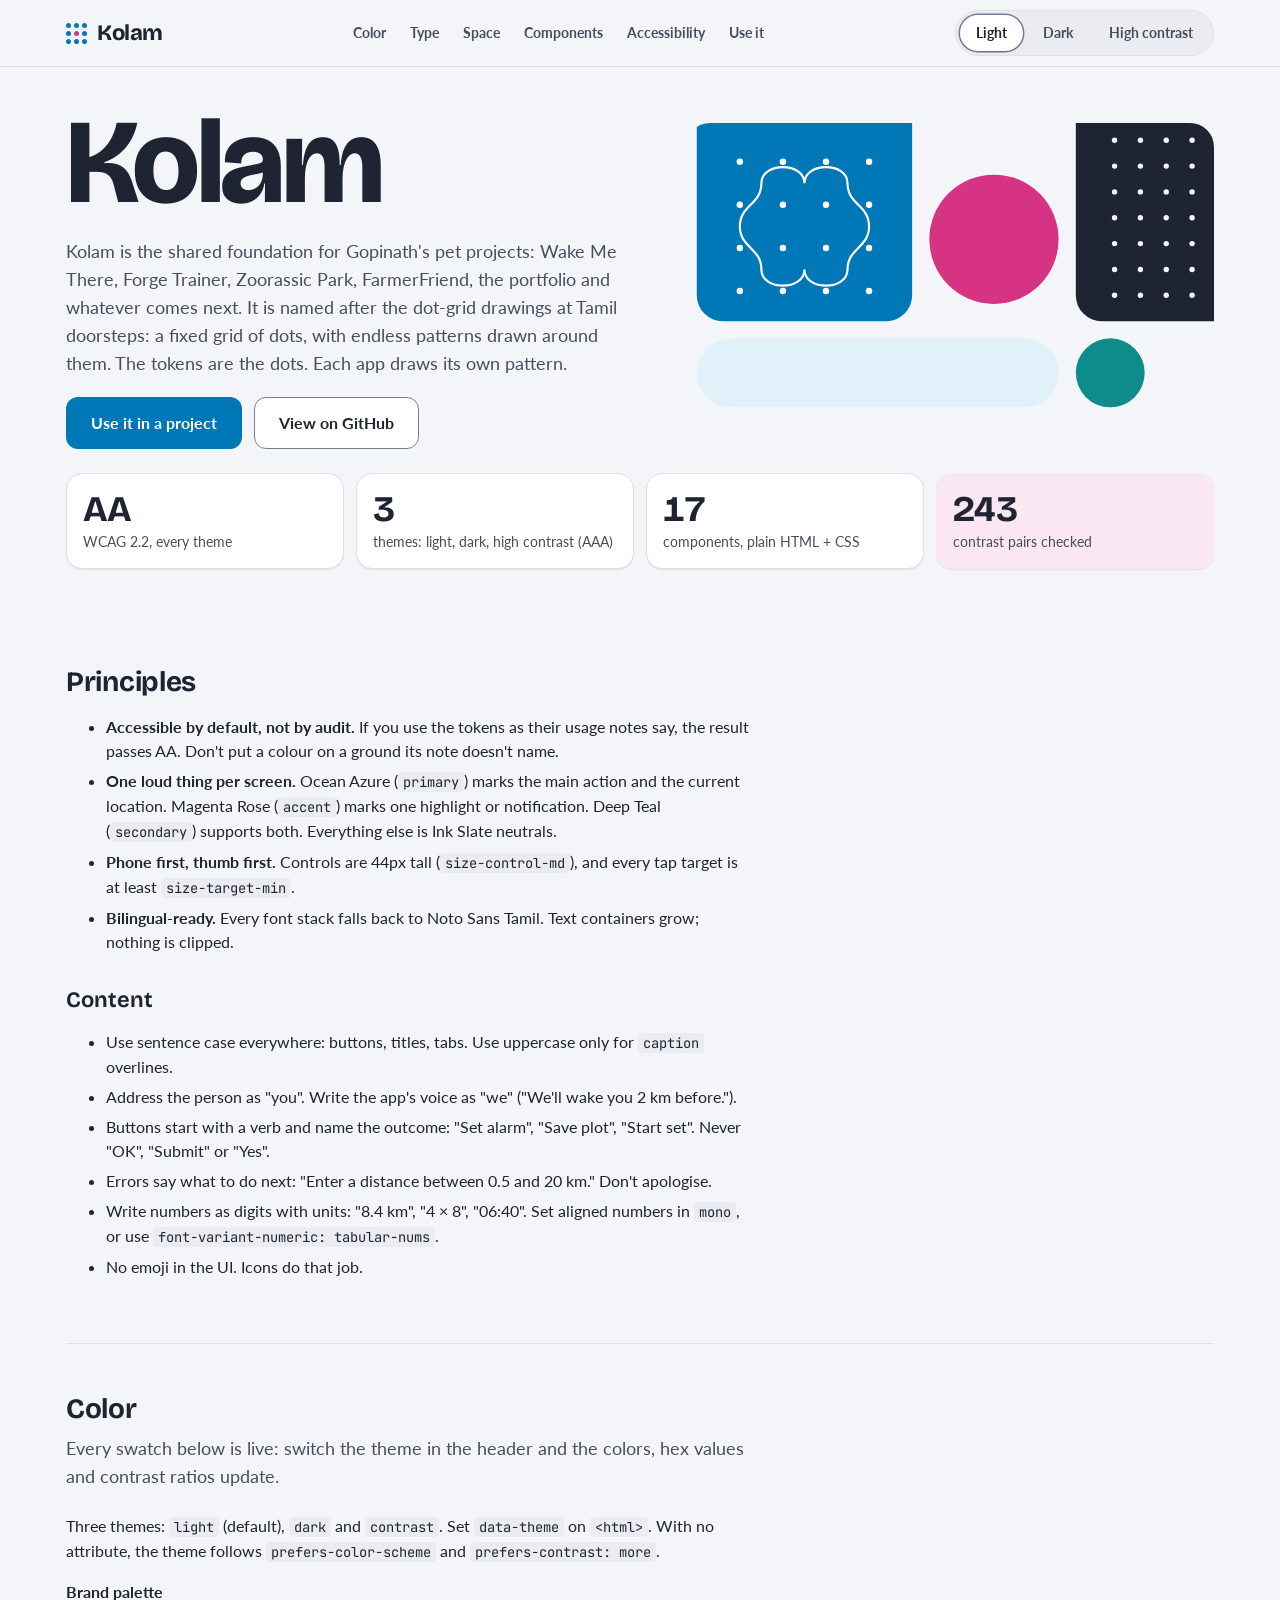
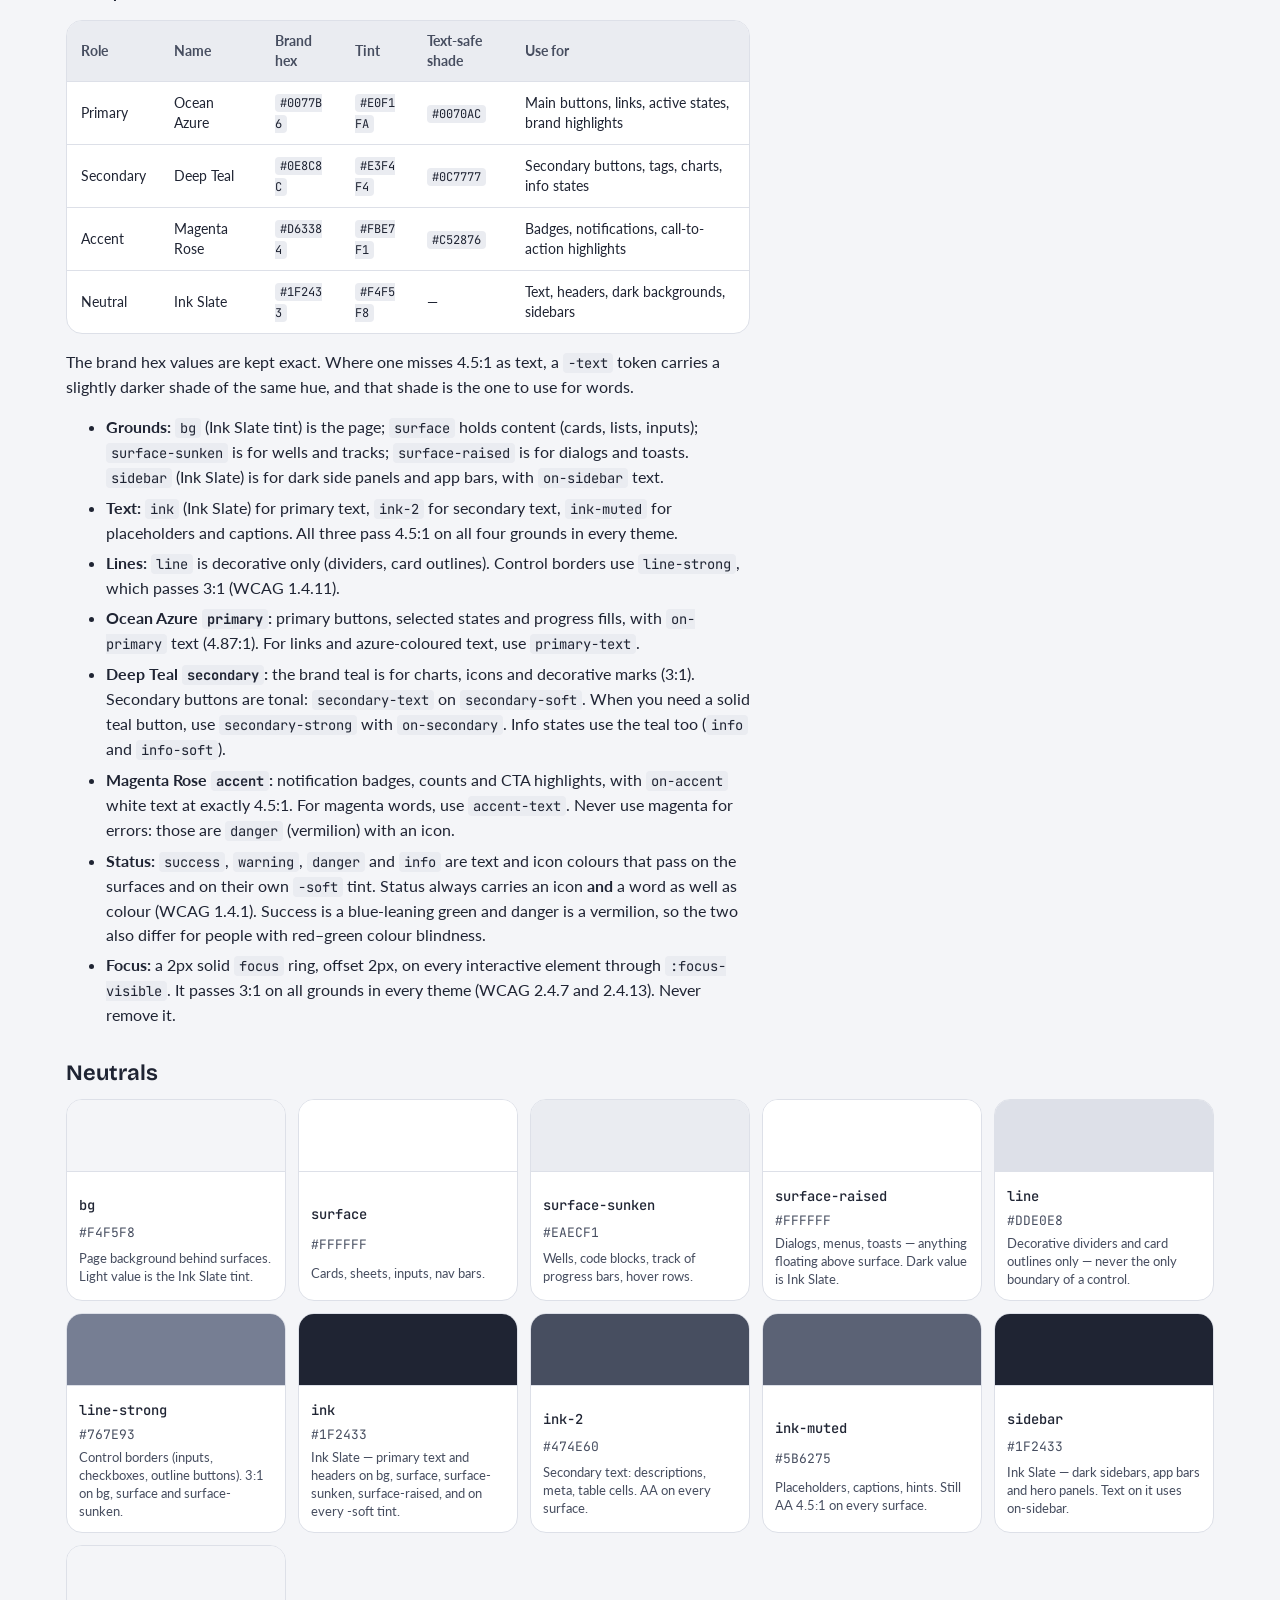
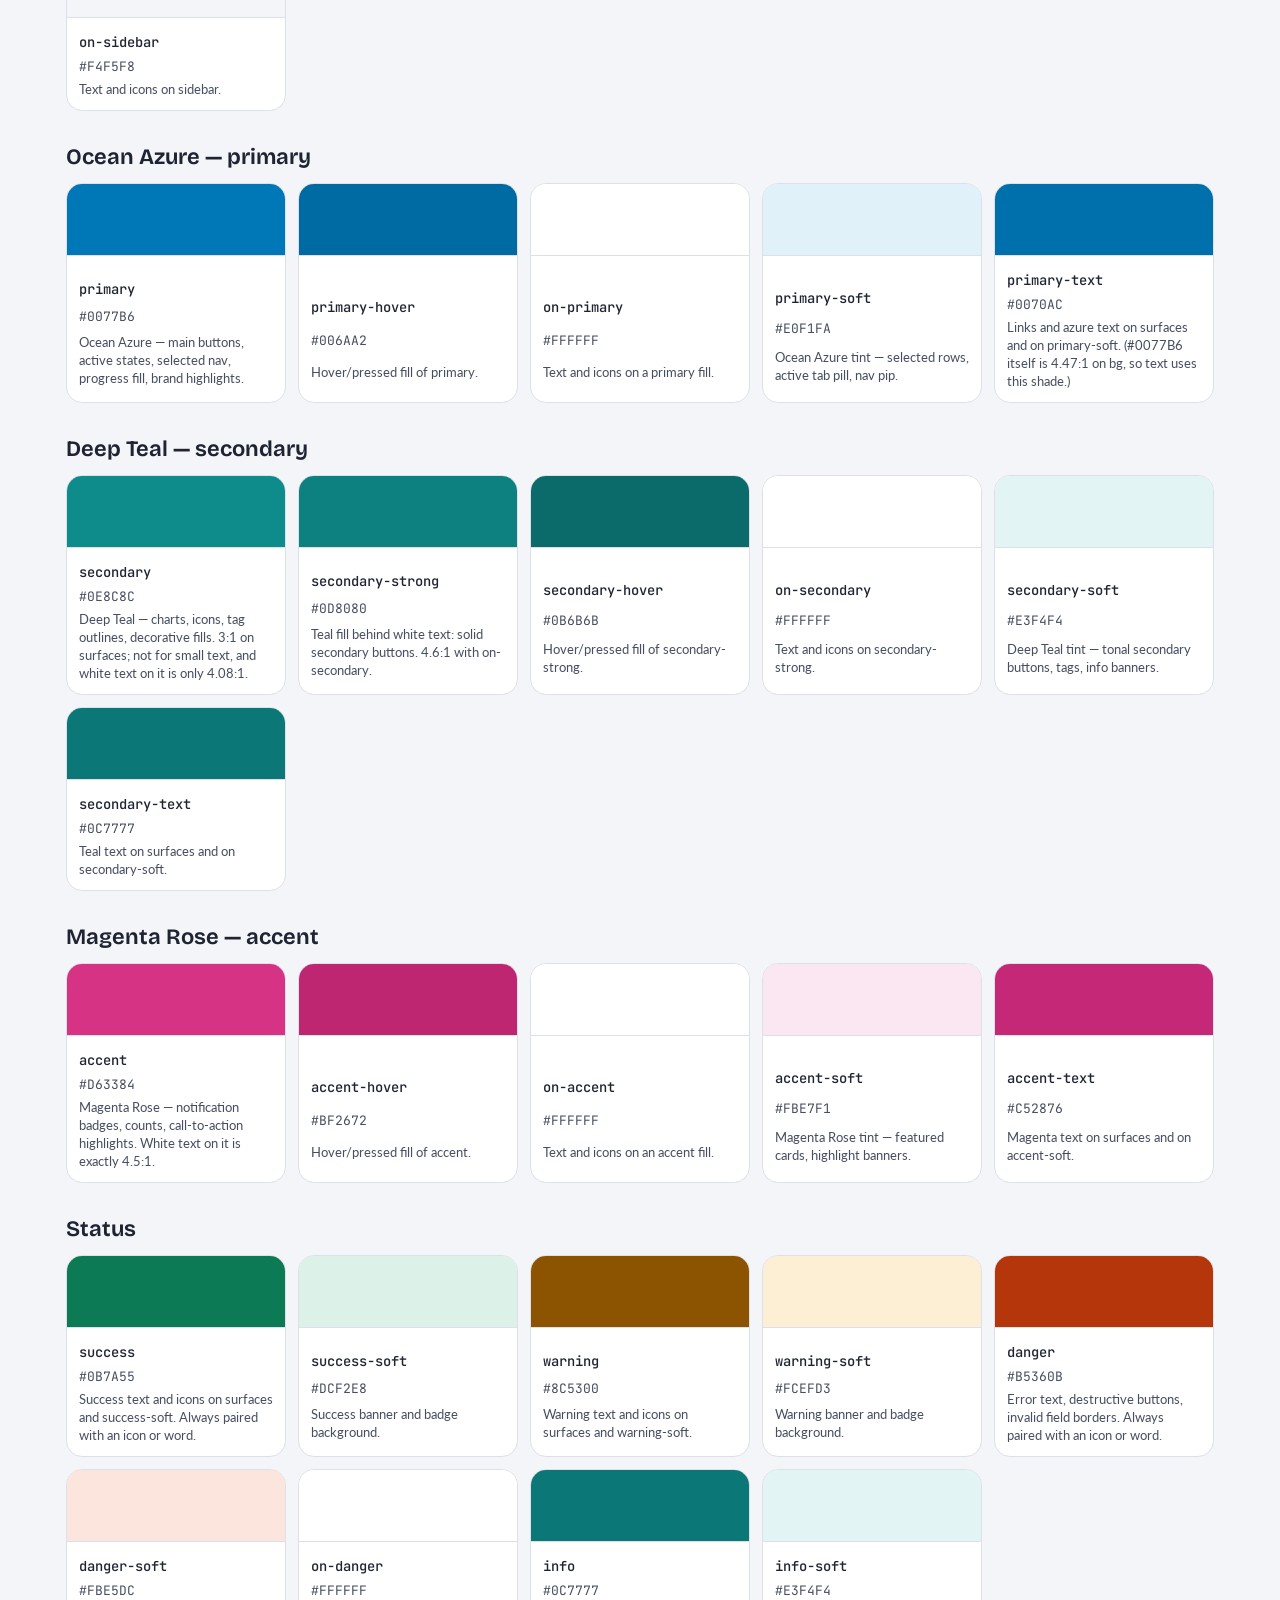
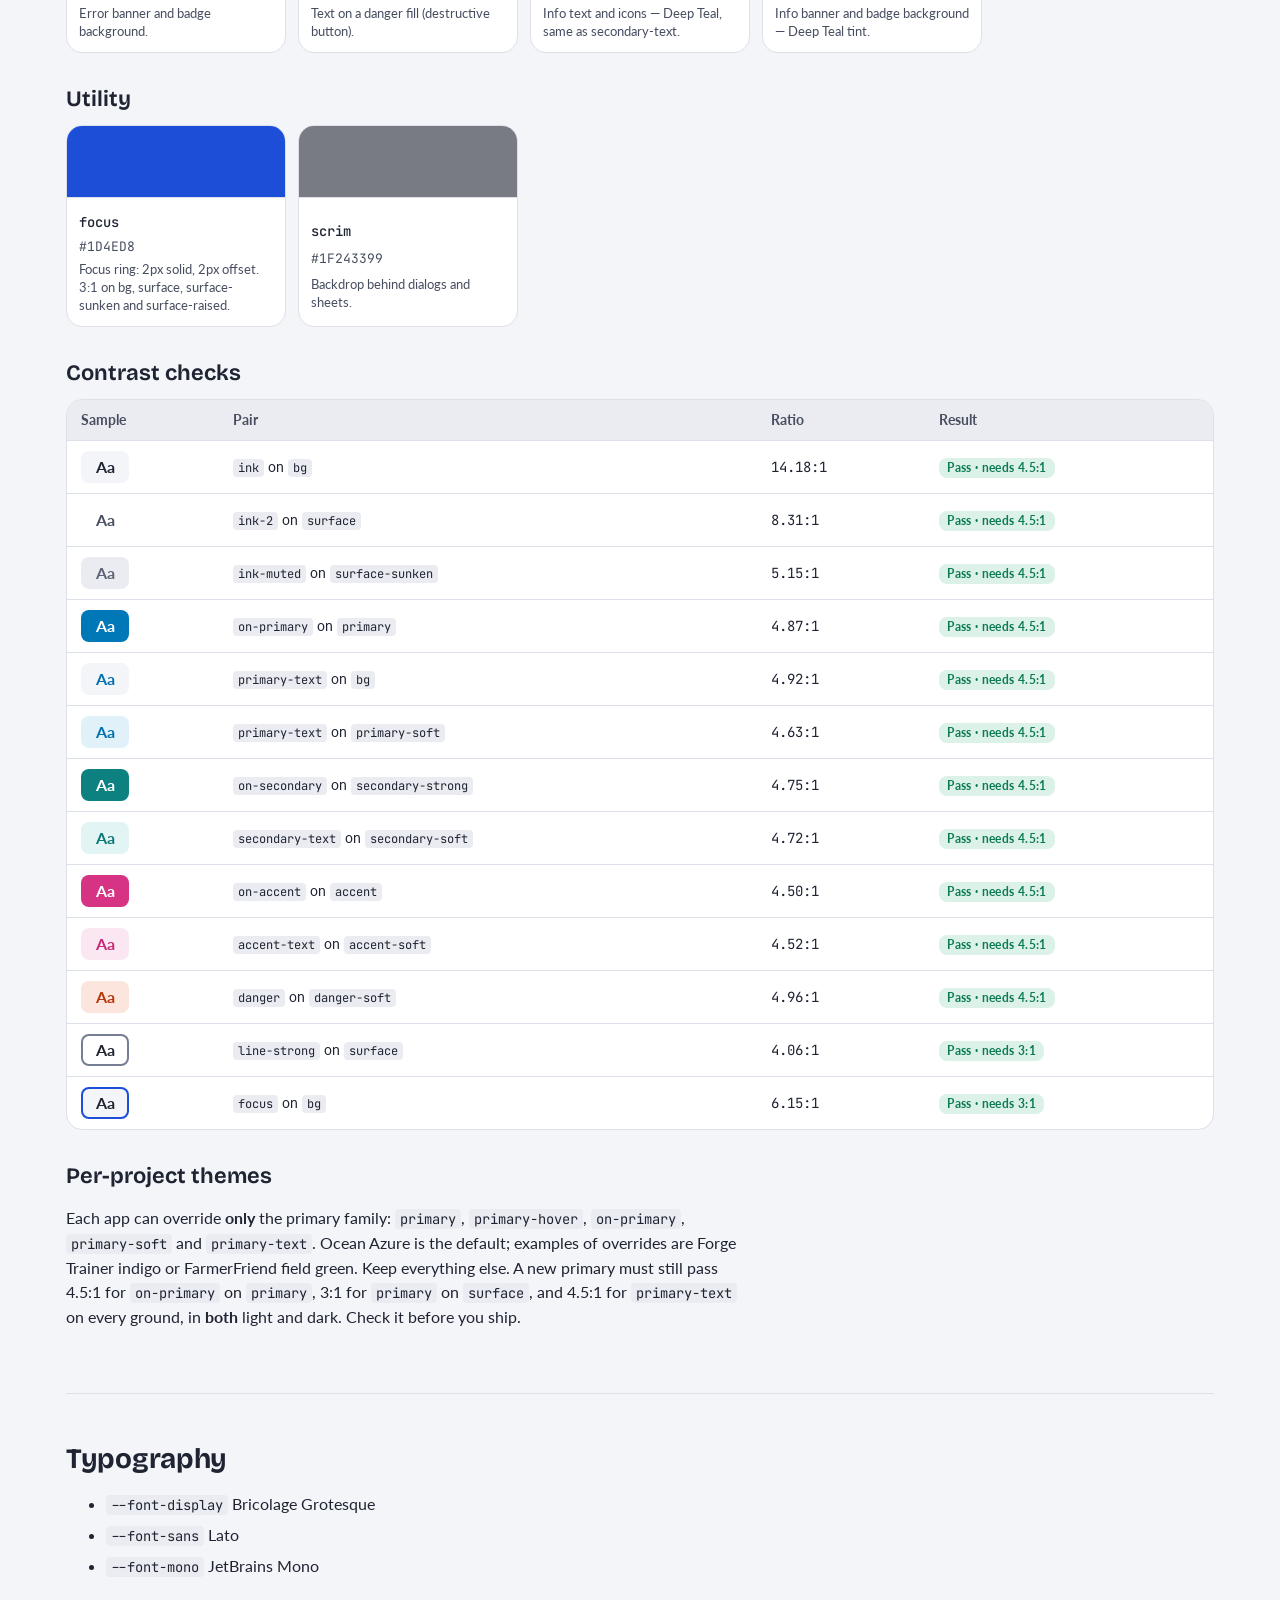
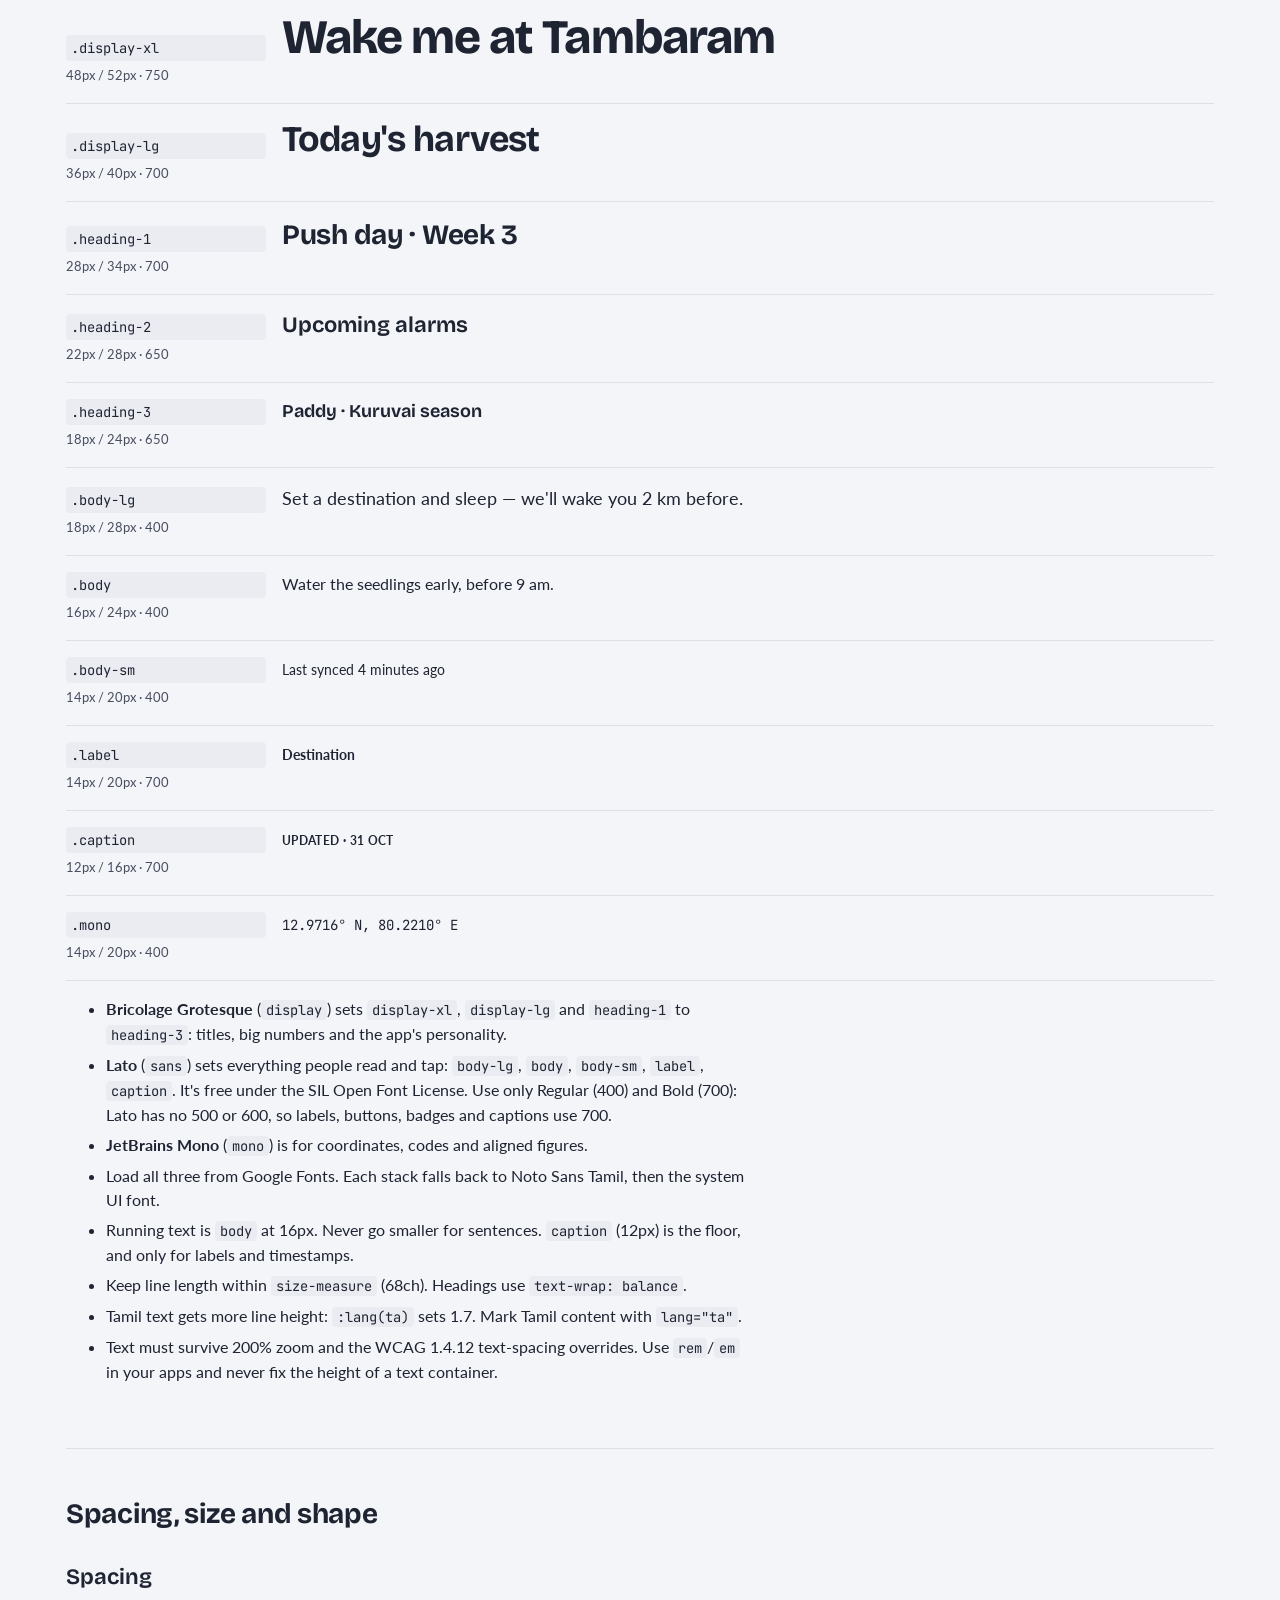
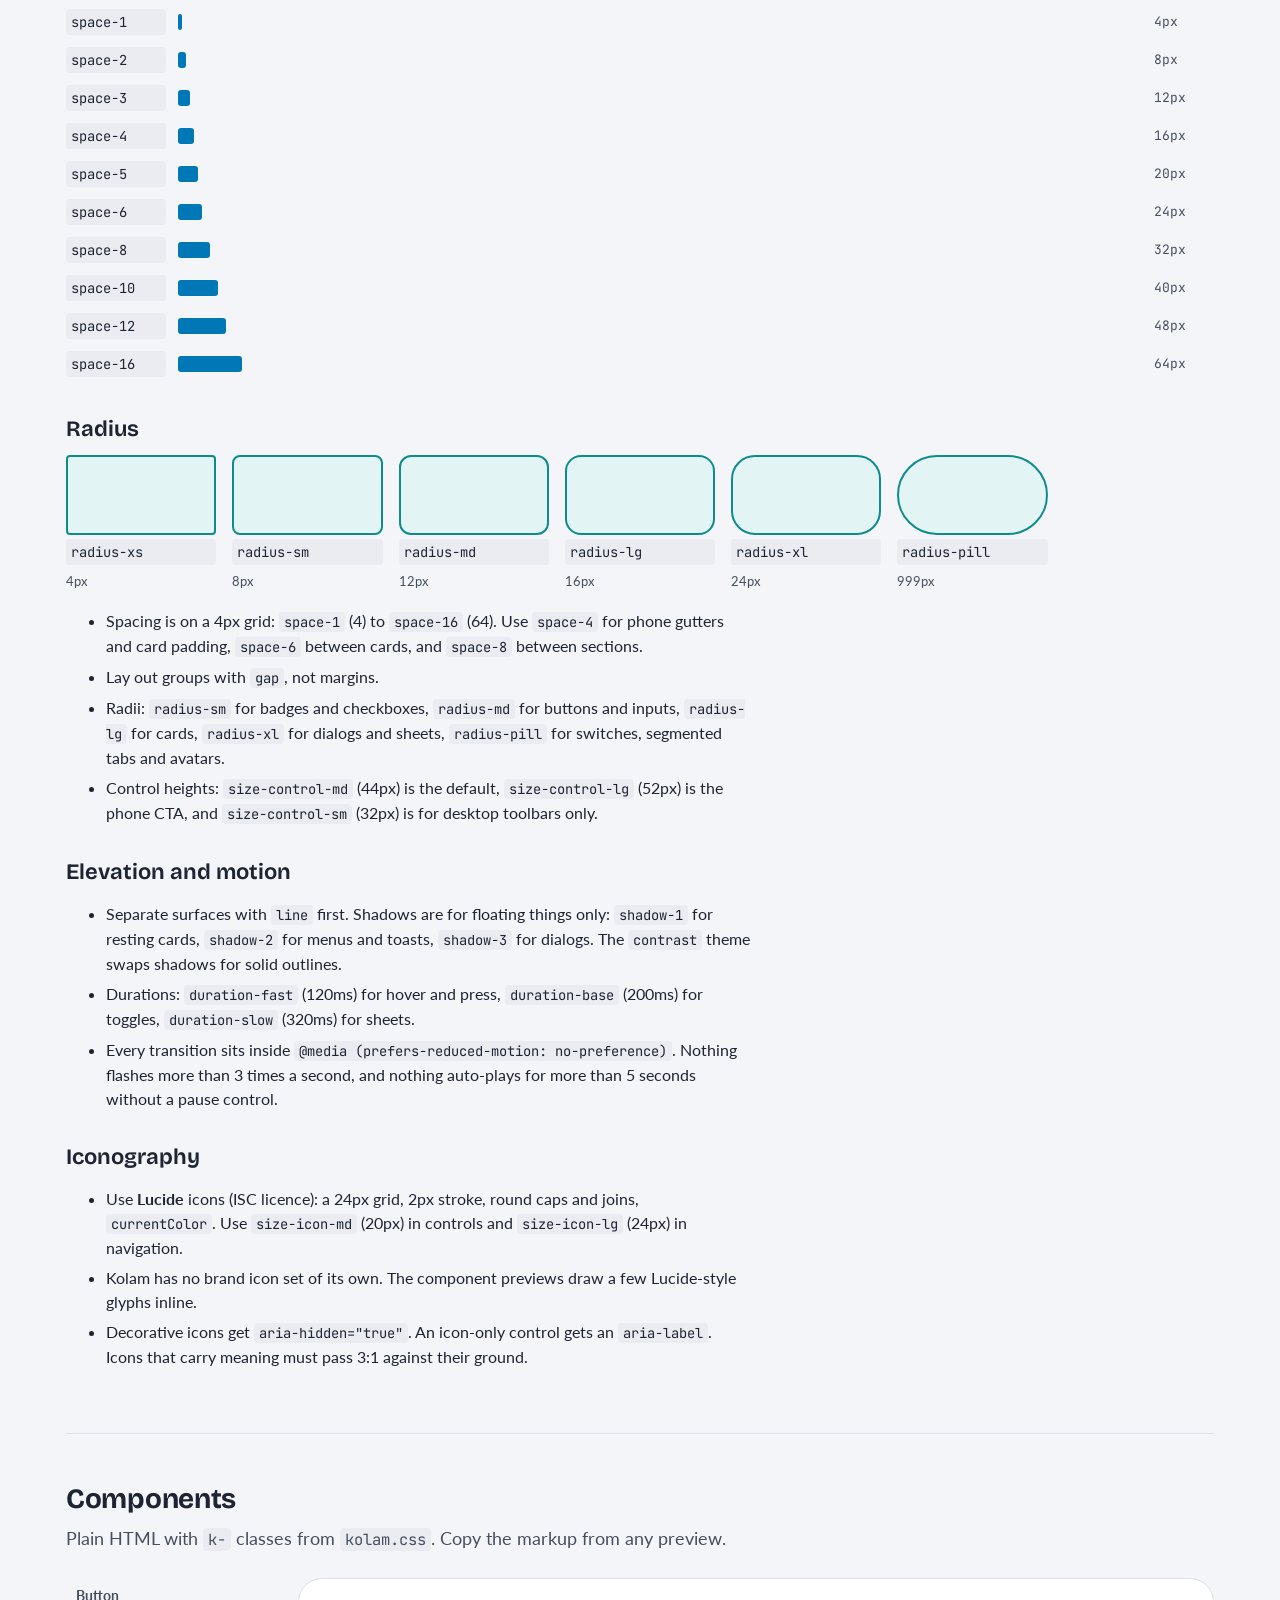
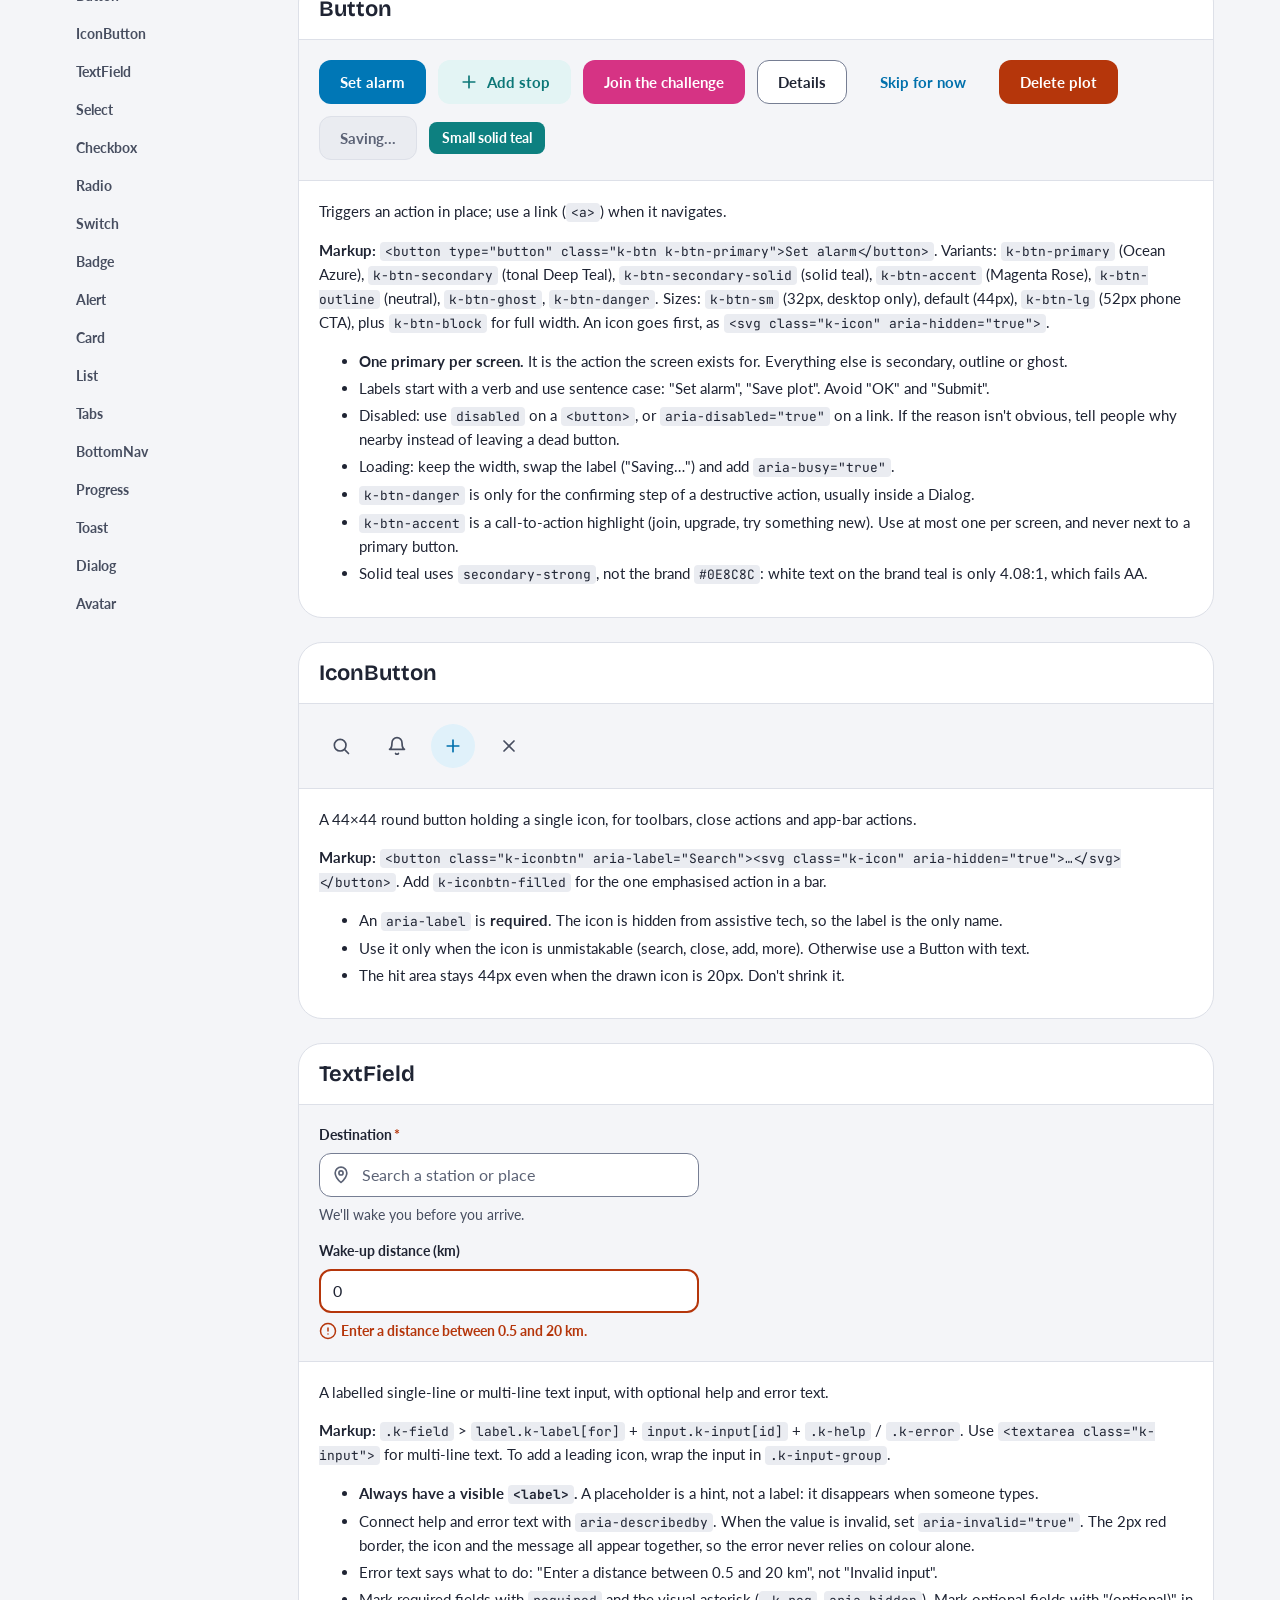
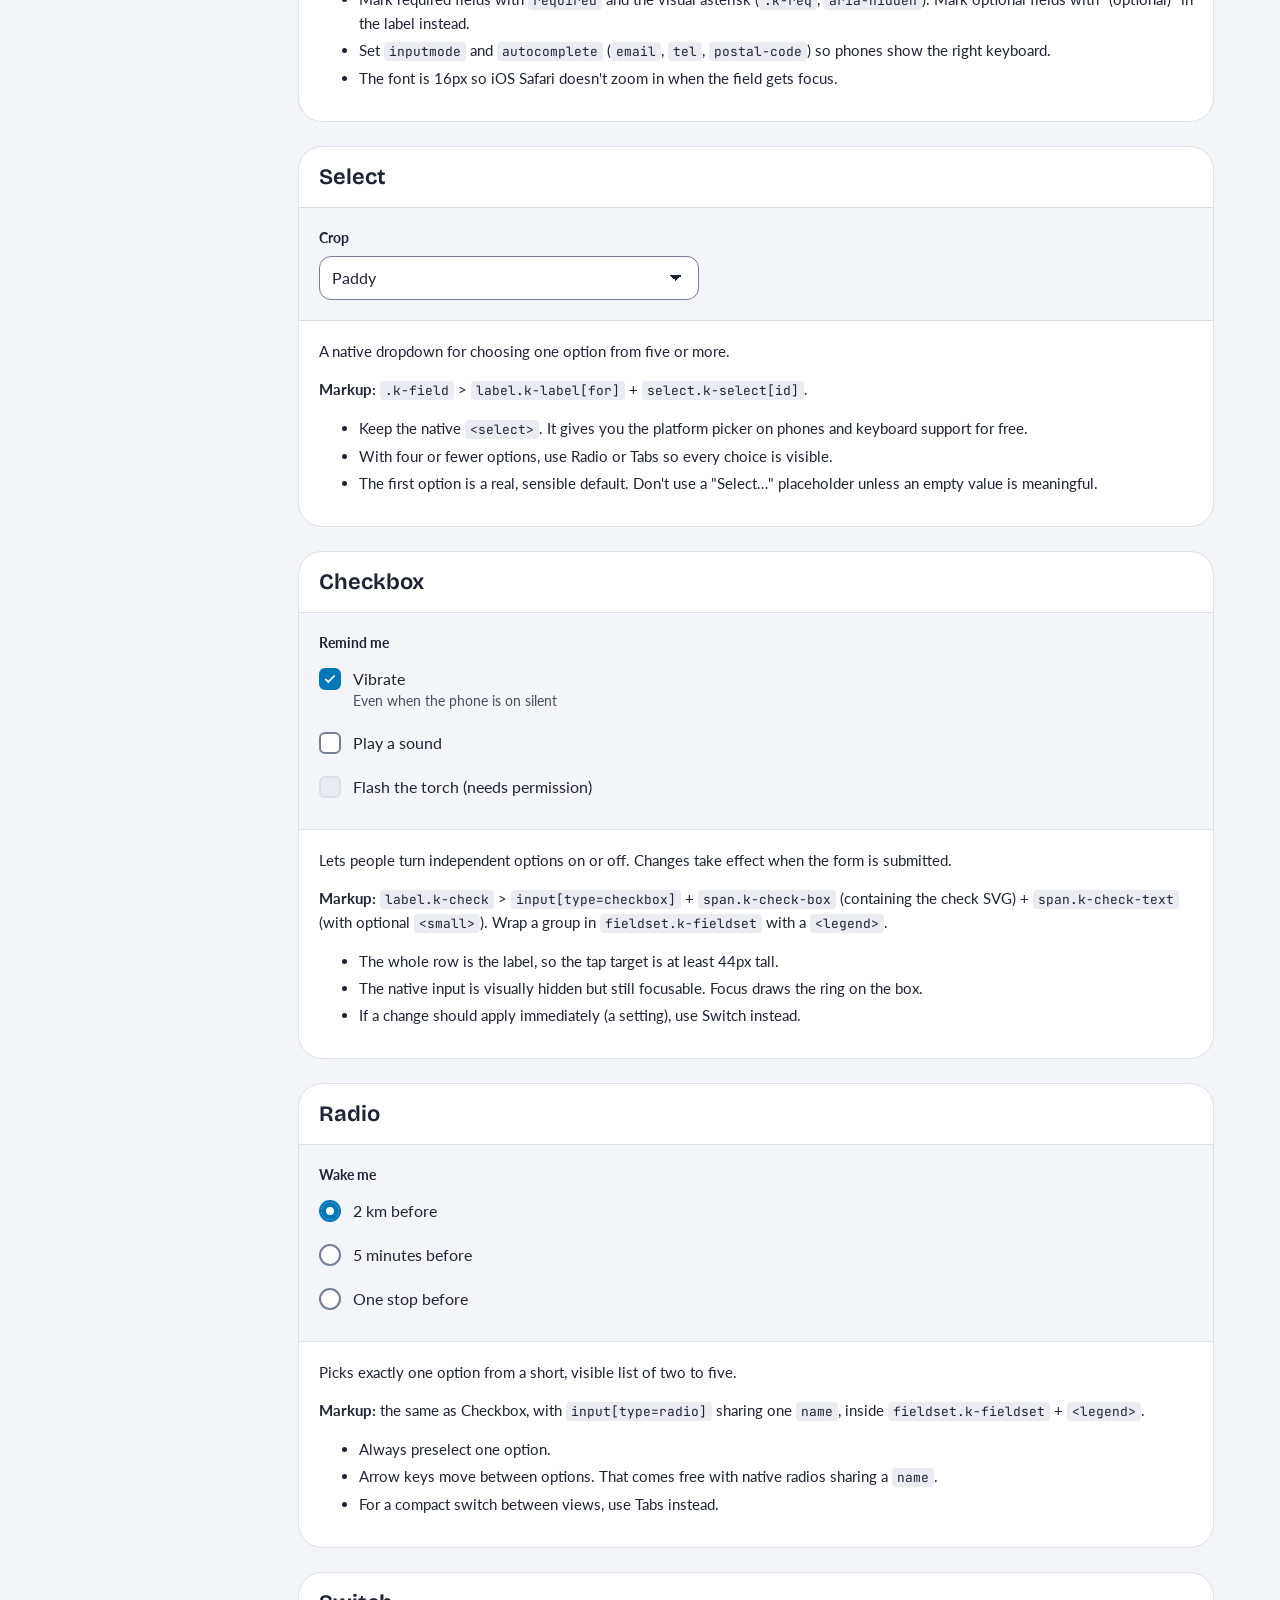
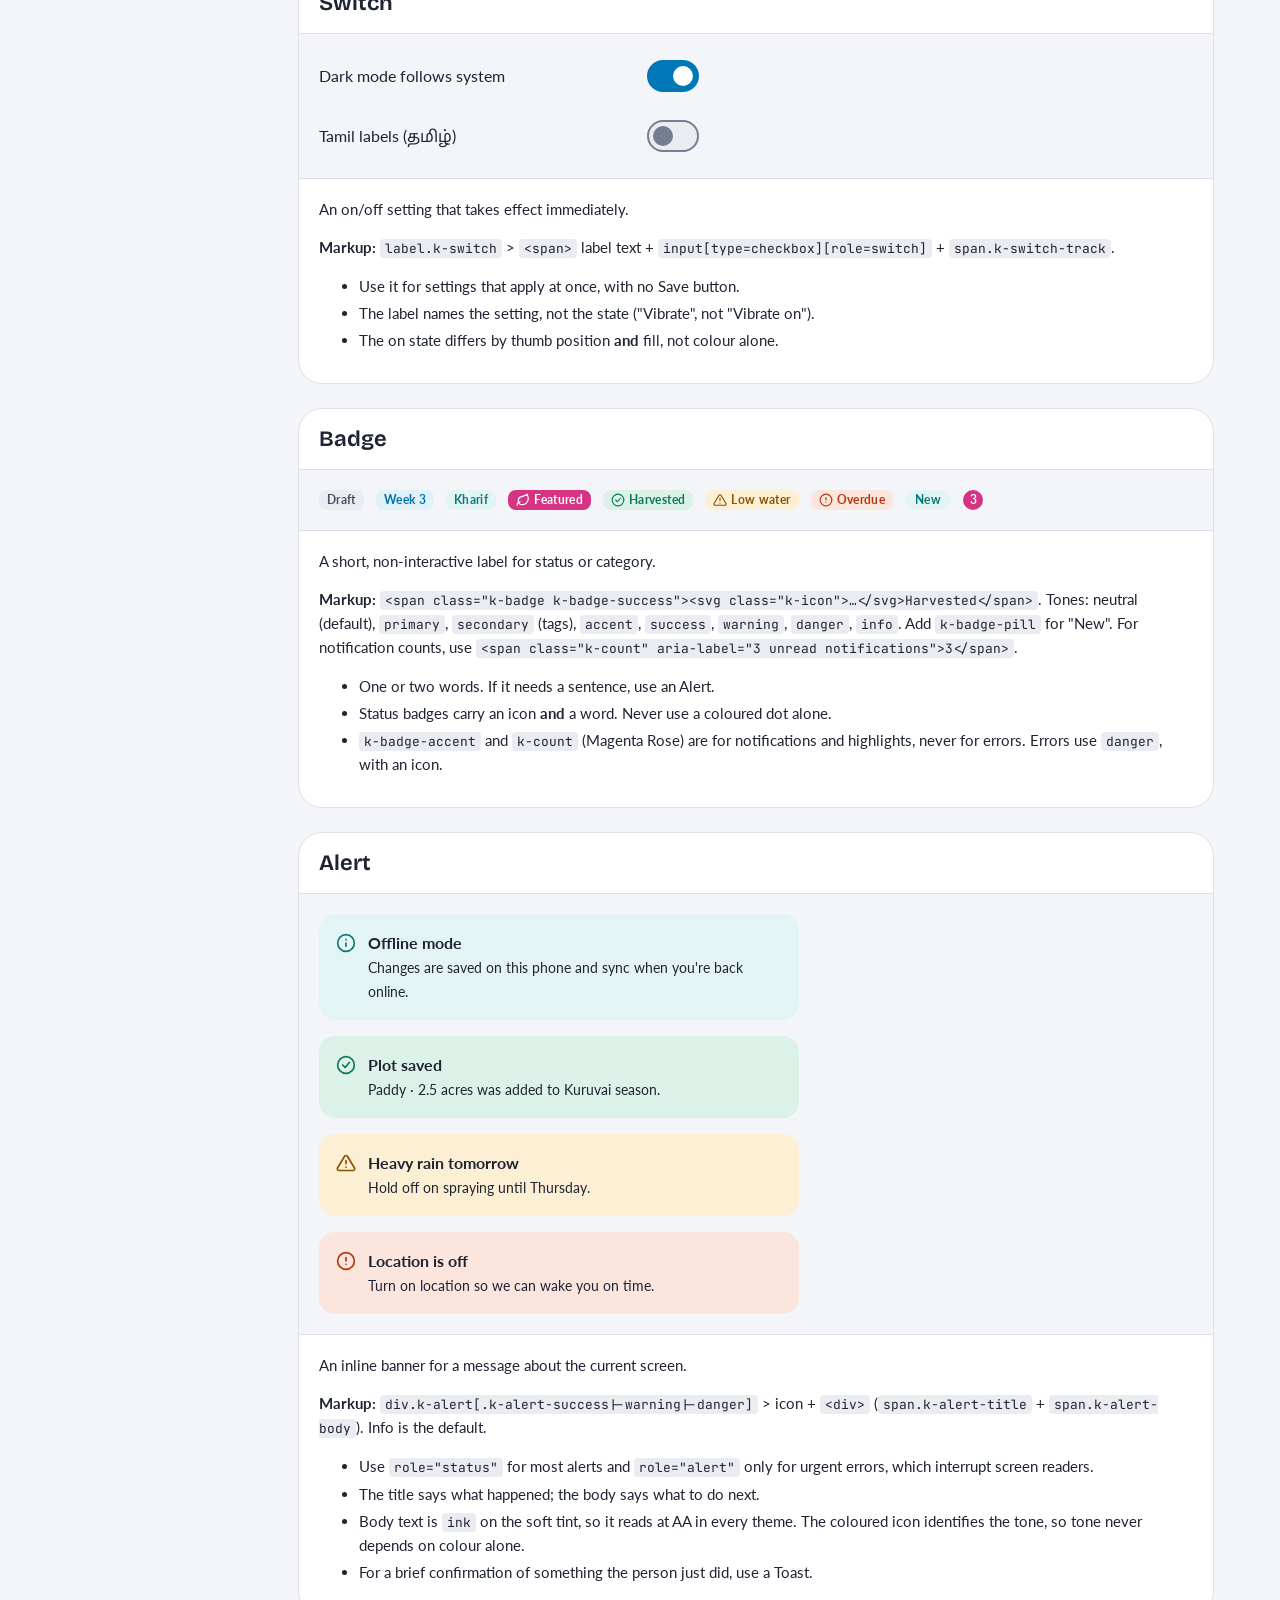
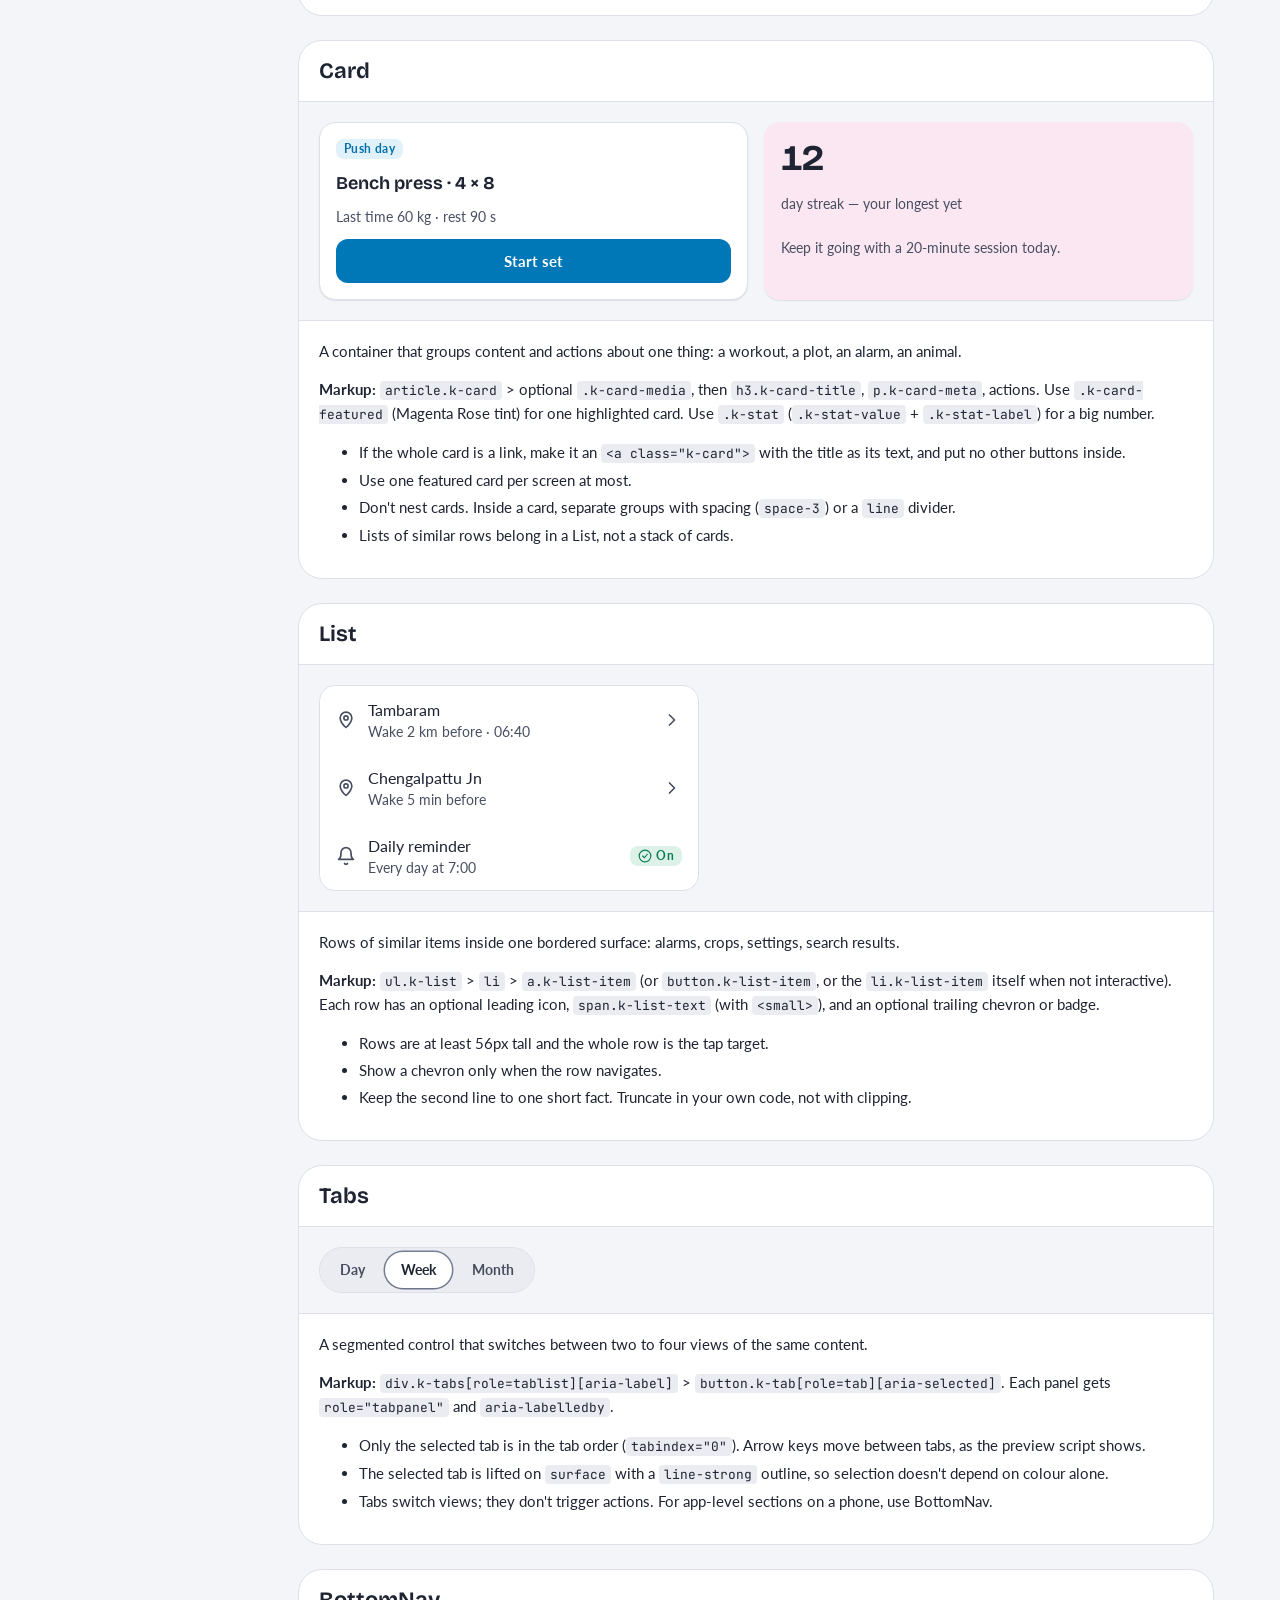
==== index.html @ 77c859e7 "Kolam design system: tokens, components, SwiftUI theme and docs site WCAG 2.2 AA palette (Ocean Azur" ====
<!doctype html>
<html lang="en">
<head>
<meta charset="utf-8">
<meta name="viewport" content="width=device-width, initial-scale=1, viewport-fit=cover">
<title>Kolam Design System</title>
<meta name="description" content="Kolam — an accessible (WCAG 2.2 AA) design system for Gopinath's pet projects. Tokens, components and guidelines for web and iOS.">
<link rel="stylesheet" href="tokens.css">
<link rel="stylesheet" href="kolam.css">
<style>
html { scroll-behavior: smooth; scroll-padding-top: 80px; }
@media (prefers-reduced-motion: reduce) { html { scroll-behavior: auto; } }
.skip { position: absolute; left: -999px; top: 8px; background: var(--surface); padding: 8px 12px; border-radius: var(--radius-sm); z-index: 10; }
.skip:focus { left: 16px; }
.top { position: sticky; top: 0; z-index: 5; background: color-mix(in srgb, var(--bg) 88%, transparent); backdrop-filter: blur(10px); border-bottom: 1px solid var(--line); }
.top-in { max-width: 1180px; margin: 0 auto; padding: 10px 16px; display: flex; gap: 16px; align-items: center; justify-content: space-between; flex-wrap: wrap; }
.brand { font: 750 22px/1 var(--font-display); letter-spacing: -0.02em; color: var(--ink); text-decoration: none; display: flex; gap: 10px; align-items: center; }
.brand-dots { display: grid; grid-template-columns: repeat(3, 5px); gap: 3px; }
.brand-dots i { width: 5px; height: 5px; border-radius: 50%; background: var(--primary); }
.brand-dots i:nth-child(5) { background: var(--accent); }
.topnav { display: flex; gap: 4px; flex-wrap: wrap; list-style: none; margin: 0; padding: 0; }
.topnav a { display: inline-flex; align-items: center; min-height: 40px; padding: 0 10px; border-radius: var(--radius-sm); color: var(--ink-2); text-decoration: none; font-weight: 700; font-size: 14px; }
.topnav a:hover { background: var(--surface-sunken); color: var(--ink); }
main { max-width: 1180px; margin: 0 auto; padding-inline: 16px; }
section { padding-block: 48px; border-bottom: 1px solid var(--line); }
section > h2 { font: 700 28px/34px var(--font-display); letter-spacing: -0.01em; margin: 0 0 8px; text-wrap: balance; }
.lede { color: var(--ink-2); max-width: 68ch; margin: 0 0 24px; font-size: 18px; line-height: 28px; }
h3 { font: 650 22px/28px var(--font-display); margin: 32px 0 12px; }
h4 { font: 650 18px/24px var(--font-display); margin: 24px 0 8px; }
.prose { max-width: 76ch; }
.prose p, .prose li { color: var(--ink); }
.prose li { margin-bottom: 6px; }
code { font-family: var(--font-mono); font-size: 0.86em; background: var(--surface-sunken); padding: 1px 5px; border-radius: 4px; overflow-wrap: anywhere; }
.hero { display: grid; grid-template-columns: 1.1fr 1fr; gap: 24px 40px; padding-block: 40px 48px; align-items: center; }
.hero-text { display: grid; gap: 20px; }
.hero .facts { grid-column: 1 / -1; }
@media (max-width: 820px) { .hero { grid-template-columns: 1fr; } .cover-wrap { order: -1; } }
.hero h1 { font: 750 clamp(56px, 11vw, 120px)/0.92 var(--font-display); letter-spacing: -0.03em; margin: 0; }
.hero p { font-size: 18px; line-height: 28px; color: var(--ink-2); max-width: 60ch; margin: 0; }
.hero-actions { display: flex; gap: 12px; flex-wrap: wrap; }
.cover-svg { width: 100%; height: auto; max-width: 100%; display: block; }
.cover-wrap { overflow: hidden; border-radius: var(--radius-xl); background: var(--bg); }
.facts { display: grid; grid-template-columns: repeat(auto-fit, minmax(160px, 1fr)); gap: 12px; }
.theme-bar { display: flex; gap: 12px; align-items: center; flex-wrap: wrap; }
.swatches { display: grid; grid-template-columns: repeat(auto-fill, minmax(200px, 1fr)); gap: 12px; }
.sw { margin: 0; background: var(--surface); border: 1px solid var(--line); border-radius: var(--radius-lg); overflow: hidden; display: grid; }
.sw-chip { height: 72px; border-bottom: 1px solid var(--line); }
.sw figcaption { padding: 12px; display: grid; gap: 4px; }
.sw figcaption code { background: none; padding: 0; font-weight: 500; color: var(--ink); }
.sw-hex { font: 400 13px/18px var(--font-mono); color: var(--ink-2); text-transform: uppercase; }
.sw small { color: var(--ink-2); font-size: 13px; line-height: 18px; }
.tbl { overflow-x: auto; border: 1px solid var(--line); border-radius: var(--radius-lg); background: var(--surface); }
table { border-collapse: collapse; width: 100%; font-size: 14px; line-height: 20px; }
th, td { text-align: left; padding: 10px 14px; border-bottom: 1px solid var(--line); vertical-align: middle; }
tr:last-child td { border-bottom: 0; }
th { font-weight: 700; color: var(--ink-2); background: var(--surface-sunken); }
.num { font-variant-numeric: tabular-nums; font-family: var(--font-mono); }
.pair { display: inline-grid; place-items: center; width: 48px; height: 32px; border-radius: var(--radius-sm); font: 700 16px/1 var(--font-sans); }
.ty-row { display: grid; grid-template-columns: 200px 1fr; gap: 16px; padding: 16px 0; border-bottom: 1px solid var(--line); align-items: baseline; }
.ty-meta { display: grid; gap: 2px; } .ty-meta small { color: var(--ink-2); font-size: 13px; }
.ty-sample { overflow-wrap: anywhere; }
.sp-row { display: grid; grid-template-columns: 100px 1fr 60px; gap: 12px; align-items: center; padding: 6px 0; }
.sp-bar { height: 16px; background: var(--primary); border-radius: 3px; max-width: 100%; }
.sp-row small { color: var(--ink-2); font-family: var(--font-mono); font-size: 13px; }
.rads { display: grid; grid-template-columns: repeat(auto-fill, minmax(130px, 1fr)); gap: 16px; }
.rad { display: grid; gap: 4px; } .rad small { color: var(--ink-2); font-size: 13px; }
.rad-box { height: 80px; background: var(--secondary-soft); border: 2px solid var(--secondary); }
.comp-layout { display: grid; grid-template-columns: 200px 1fr; gap: 32px; align-items: start; }
.comp-nav { position: sticky; top: 80px; list-style: none; margin: 0; padding: 0; display: grid; gap: 2px; }
.comp-nav a { display: block; padding: 6px 10px; border-radius: var(--radius-sm); color: var(--ink-2); text-decoration: none; font-size: 14px; font-weight: 700; }
.comp-nav a:hover { background: var(--surface-sunken); color: var(--ink); }
.comp { border: 1px solid var(--line); border-radius: var(--radius-xl); background: var(--surface); overflow: hidden; margin-bottom: 24px; }
.comp > h3 { margin: 0; padding: 16px 20px; border-bottom: 1px solid var(--line); }
.comp-preview { background: var(--bg); border-bottom: 1px solid var(--line); overflow-x: auto; }
.comp-preview .k-bottomnav { max-width: 420px; margin: 20px; border: 1px solid var(--line); border-radius: var(--radius-lg); }
.comp-doc { padding: 4px 20px 16px; font-size: 15px; line-height: 23px; }
.comp-doc li { margin-bottom: 4px; }
.pv { padding: 20px; display: flex; flex-wrap: wrap; gap: 12px; align-items: center; }
.pv-col { padding: 20px; display: grid; gap: 16px; max-width: 420px; }
.pv-grid { padding: 20px; display: grid; grid-template-columns: repeat(auto-fit, minmax(220px, 1fr)); gap: 16px; }
pre { background: var(--sidebar); color: var(--on-sidebar); padding: 16px; border-radius: var(--radius-lg); overflow-x: auto; font: 400 13px/20px var(--font-mono); }
pre code { background: none; padding: 0; color: inherit; }
.files { display: grid; grid-template-columns: repeat(auto-fit, minmax(220px, 1fr)); gap: 12px; }
footer { max-width: 1180px; margin: 0 auto; padding: 32px 16px 48px; color: var(--ink-2); font-size: 14px; }
  .primary { fill: var(--primary); } .accent { fill: var(--accent); } .ink { fill: var(--ink); }  .secondary { fill: var(--secondary); } .tint { fill: var(--primary-soft); }
  .r-xl { rx: var(--radius-xl); } .r-pill { rx: 32px; }
  .dot-light { fill: var(--on-primary); } .dot-dark { fill: var(--bg); }
  .kolam { fill: none; stroke: var(--on-primary); stroke-width: 2; }
@media (max-width: 820px) {
  .comp-layout { grid-template-columns: 1fr; } .comp-nav { display: none; }
  .ty-row { grid-template-columns: 1fr; gap: 6px; }
  .topnav { display: none; }
}
</style>
</head>
<body>
<a class="skip" href="#main">Skip to content</a>
<header class="top"><div class="top-in">
  <a class="brand" href="#top"><span class="brand-dots" aria-hidden="true"><i></i><i></i><i></i><i></i><i></i><i></i><i></i><i></i><i></i></span>Kolam</a>
  <nav aria-label="Sections"><ul class="topnav">
    <li><a href="#colors">Color</a></li><li><a href="#type">Type</a></li><li><a href="#space">Space</a></li><li><a href="#components">Components</a></li><li><a href="#a11y">Accessibility</a></li><li><a href="#use">Use it</a></li>
  </ul></nav>
  <div class="k-tabs" role="tablist" aria-label="Theme">
    <button class="k-tab" role="tab" data-theme-set="light" aria-selected="true">Light</button>
    <button class="k-tab" role="tab" data-theme-set="dark" aria-selected="false" tabindex="-1">Dark</button>
    <button class="k-tab" role="tab" data-theme-set="contrast" aria-selected="false" tabindex="-1">High contrast</button>
  </div>
</div></header>

<main id="main">
<section class="hero" id="top" style="border-bottom:0">
  <div class="hero-text">
  <h1>Kolam</h1>
  <p>Kolam is the shared foundation for Gopinath's pet projects: Wake Me There, Forge Trainer, Zoorassic Park, FarmerFriend, the portfolio and whatever comes next. It is named after the dot-grid drawings at Tamil doorsteps: a fixed grid of dots, with endless patterns drawn around them. The tokens are the dots. Each app draws its own pattern.</p>
  <div class="hero-actions">
    <a class="k-btn k-btn-primary k-btn-lg" href="#use">Use it in a project</a>
    <a class="k-btn k-btn-outline k-btn-lg" href="https://github.com/tgopinath/kolam-design-system">View on GitHub</a>
  </div>
  </div>
  <div class="cover-wrap"><svg viewBox="470 0 490 288" class="cover-svg" aria-hidden="true">
  
  <rect class="primary r-xl" x="480" y="-24" width="200" height="208"/>
  <rect class="accent" x="696" y="48" width="120" height="120" rx="60"/>
  <rect class="ink r-xl" x="832" y="-24" width="152" height="208"/>
  <rect class="tint r-pill" x="480" y="200" width="336" height="64"/>
  <rect class="secondary" x="832" y="200" width="64" height="64" rx="32"/>
  <path class="kolam" d="M540 56 C540 36 580 36 580 56 C580 36 620 36 620 56 C620 76 640 76 640 96 C640 116 620 116 620 136 C620 156 580 156 580 136 C580 156 540 156 540 136 C540 116 520 116 520 96 C520 76 540 76 540 56 Z"/>
  <circle class="dot-light" cx="520" cy="36" r="3"/><circle class="dot-light" cx="520" cy="76" r="3"/><circle class="dot-light" cx="520" cy="116" r="3"/><circle class="dot-light" cx="520" cy="156" r="3"/><circle class="dot-light" cx="560" cy="36" r="3"/><circle class="dot-light" cx="560" cy="76" r="3"/><circle class="dot-light" cx="560" cy="116" r="3"/><circle class="dot-light" cx="560" cy="156" r="3"/><circle class="dot-light" cx="600" cy="36" r="3"/><circle class="dot-light" cx="600" cy="76" r="3"/><circle class="dot-light" cx="600" cy="116" r="3"/><circle class="dot-light" cx="600" cy="156" r="3"/><circle class="dot-light" cx="640" cy="36" r="3"/><circle class="dot-light" cx="640" cy="76" r="3"/><circle class="dot-light" cx="640" cy="116" r="3"/><circle class="dot-light" cx="640" cy="156" r="3"/><circle class="dot-dark" cx="868" cy="16" r="2.5"/><circle class="dot-dark" cx="868" cy="40" r="2.5"/><circle class="dot-dark" cx="868" cy="64" r="2.5"/><circle class="dot-dark" cx="868" cy="88" r="2.5"/><circle class="dot-dark" cx="868" cy="112" r="2.5"/><circle class="dot-dark" cx="868" cy="136" r="2.5"/><circle class="dot-dark" cx="868" cy="160" r="2.5"/><circle class="dot-dark" cx="892" cy="16" r="2.5"/><circle class="dot-dark" cx="892" cy="40" r="2.5"/><circle class="dot-dark" cx="892" cy="64" r="2.5"/><circle class="dot-dark" cx="892" cy="88" r="2.5"/><circle class="dot-dark" cx="892" cy="112" r="2.5"/><circle class="dot-dark" cx="892" cy="136" r="2.5"/><circle class="dot-dark" cx="892" cy="160" r="2.5"/><circle class="dot-dark" cx="916" cy="16" r="2.5"/><circle class="dot-dark" cx="916" cy="40" r="2.5"/><circle class="dot-dark" cx="916" cy="64" r="2.5"/><circle class="dot-dark" cx="916" cy="88" r="2.5"/><circle class="dot-dark" cx="916" cy="112" r="2.5"/><circle class="dot-dark" cx="916" cy="136" r="2.5"/><circle class="dot-dark" cx="916" cy="160" r="2.5"/><circle class="dot-dark" cx="940" cy="16" r="2.5"/><circle class="dot-dark" cx="940" cy="40" r="2.5"/><circle class="dot-dark" cx="940" cy="64" r="2.5"/><circle class="dot-dark" cx="940" cy="88" r="2.5"/><circle class="dot-dark" cx="940" cy="112" r="2.5"/><circle class="dot-dark" cx="940" cy="136" r="2.5"/><circle class="dot-dark" cx="940" cy="160" r="2.5"/>
</svg></div>
  <div class="facts">
    <div class="k-card"><div class="k-stat"><span class="k-stat-value">AA</span><span class="k-stat-label">WCAG 2.2, every theme</span></div></div>
    <div class="k-card"><div class="k-stat"><span class="k-stat-value">3</span><span class="k-stat-label">themes: light, dark, high contrast (AAA)</span></div></div>
    <div class="k-card"><div class="k-stat"><span class="k-stat-value">17</span><span class="k-stat-label">components, plain HTML + CSS</span></div></div>
    <div class="k-card k-card-featured"><div class="k-stat"><span class="k-stat-value">243</span><span class="k-stat-label">contrast pairs checked</span></div></div>
  </div>
</section>

<section id="principles"><h2>Principles</h2><div class="prose"><ul>
<li><strong>Accessible by default, not by audit.</strong> If you use the tokens as their usage notes say, the result passes AA. Don't put a colour on a ground its note doesn't name.</li>
<li><strong>One loud thing per screen.</strong> Ocean Azure (<code>primary</code>) marks the main action and the current location. Magenta Rose (<code>accent</code>) marks one highlight or notification. Deep Teal (<code>secondary</code>) supports both. Everything else is Ink Slate neutrals.</li>
<li><strong>Phone first, thumb first.</strong> Controls are 44px tall (<code>size-control-md</code>), and every tap target is at least <code>size-target-min</code>.</li>
<li><strong>Bilingual-ready.</strong> Every font stack falls back to Noto Sans Tamil. Text containers grow; nothing is clipped.</li>
</ul></div><h3>Content</h3><div class="prose"><ul>
<li>Use sentence case everywhere: buttons, titles, tabs. Use uppercase only for <code>caption</code> overlines.</li>
<li>Address the person as "you". Write the app's voice as "we" ("We'll wake you 2 km before.").</li>
<li>Buttons start with a verb and name the outcome: "Set alarm", "Save plot", "Start set". Never "OK", "Submit" or "Yes".</li>
<li>Errors say what to do next: "Enter a distance between 0.5 and 20 km." Don't apologise.</li>
<li>Write numbers as digits with units: "8.4 km", "4 × 8", "06:40". Set aligned numbers in <code>mono</code>, or use <code>font-variant-numeric: tabular-nums</code>.</li>
<li>No emoji in the UI. Icons do that job.</li>
</ul></div></section>

<section id="colors"><h2>Color</h2>
  <p class="lede">Every swatch below is live: switch the theme in the header and the colors, hex values and contrast ratios update.</p>
  <div class="prose"><p>Three themes: <code>light</code> (default), <code>dark</code> and <code>contrast</code>. Set <code>data-theme</code> on <code>&lt;html&gt;</code>. With no attribute, the theme follows <code>prefers-color-scheme</code> and <code>prefers-contrast: more</code>.</p>
<p><strong>Brand palette</strong></p>
<div class='tbl'><table><thead><tr><th>Role</th><th>Name</th><th>Brand hex</th><th>Tint</th><th>Text-safe shade</th><th>Use for</th></tr></thead><tbody><tr><td>Primary</td><td>Ocean Azure</td><td><code>#0077B6</code></td><td><code>#E0F1FA</code></td><td><code>#0070AC</code></td><td>Main buttons, links, active states, brand highlights</td></tr><tr><td>Secondary</td><td>Deep Teal</td><td><code>#0E8C8C</code></td><td><code>#E3F4F4</code></td><td><code>#0C7777</code></td><td>Secondary buttons, tags, charts, info states</td></tr><tr><td>Accent</td><td>Magenta Rose</td><td><code>#D63384</code></td><td><code>#FBE7F1</code></td><td><code>#C52876</code></td><td>Badges, notifications, call-to-action highlights</td></tr><tr><td>Neutral</td><td>Ink Slate</td><td><code>#1F2433</code></td><td><code>#F4F5F8</code></td><td>—</td><td>Text, headers, dark backgrounds, sidebars</td></tr></tbody></table></div>
<p>The brand hex values are kept exact. Where one misses 4.5:1 as text, a <code>-text</code> token carries a slightly darker shade of the same hue, and that shade is the one to use for words.</p>
<ul>
<li><strong>Grounds:</strong> <code>bg</code> (Ink Slate tint) is the page; <code>surface</code> holds content (cards, lists, inputs); <code>surface-sunken</code> is for wells and tracks; <code>surface-raised</code> is for dialogs and toasts. <code>sidebar</code> (Ink Slate) is for dark side panels and app bars, with <code>on-sidebar</code> text.</li>
<li><strong>Text:</strong> <code>ink</code> (Ink Slate) for primary text, <code>ink-2</code> for secondary text, <code>ink-muted</code> for placeholders and captions. All three pass 4.5:1 on all four grounds in every theme.</li>
<li><strong>Lines:</strong> <code>line</code> is decorative only (dividers, card outlines). Control borders use <code>line-strong</code>, which passes 3:1 (WCAG 1.4.11).</li>
<li><strong>Ocean Azure <code>primary</code>:</strong> primary buttons, selected states and progress fills, with <code>on-primary</code> text (4.87:1). For links and azure-coloured text, use <code>primary-text</code>.</li>
<li><strong>Deep Teal <code>secondary</code>:</strong> the brand teal is for charts, icons and decorative marks (3:1). Secondary buttons are tonal: <code>secondary-text</code> on <code>secondary-soft</code>. When you need a solid teal button, use <code>secondary-strong</code> with <code>on-secondary</code>. Info states use the teal too (<code>info</code> and <code>info-soft</code>).</li>
<li><strong>Magenta Rose <code>accent</code>:</strong> notification badges, counts and CTA highlights, with <code>on-accent</code> white text at exactly 4.5:1. For magenta words, use <code>accent-text</code>. Never use magenta for errors: those are <code>danger</code> (vermilion) with an icon.</li>
<li><strong>Status:</strong> <code>success</code>, <code>warning</code>, <code>danger</code> and <code>info</code> are text and icon colours that pass on the surfaces and on their own <code>-soft</code> tint. Status always carries an icon <strong>and</strong> a word as well as colour (WCAG 1.4.1). Success is a blue-leaning green and danger is a vermilion, so the two also differ for people with red–green colour blindness.</li>
<li><strong>Focus:</strong> a 2px solid <code>focus</code> ring, offset 2px, on every interactive element through <code>:focus-visible</code>. It passes 3:1 on all grounds in every theme (WCAG 2.4.7 and 2.4.13). Never remove it.</li>
</ul></div>
  <h3>Neutrals</h3><div class='swatches'><figure class="sw"><div class="sw-chip" style="background:var(--bg)"></div><figcaption><code>bg</code><span class="sw-hex" data-tok="bg">#f4f5f8</span><small>Page background behind surfaces. Light value is the Ink Slate tint.</small></figcaption></figure><figure class="sw"><div class="sw-chip" style="background:var(--surface)"></div><figcaption><code>surface</code><span class="sw-hex" data-tok="surface">#ffffff</span><small>Cards, sheets, inputs, nav bars.</small></figcaption></figure><figure class="sw"><div class="sw-chip" style="background:var(--surface-sunken)"></div><figcaption><code>surface-sunken</code><span class="sw-hex" data-tok="surface-sunken">#eaecf1</span><small>Wells, code blocks, track of progress bars, hover rows.</small></figcaption></figure><figure class="sw"><div class="sw-chip" style="background:var(--surface-raised)"></div><figcaption><code>surface-raised</code><span class="sw-hex" data-tok="surface-raised">#ffffff</span><small>Dialogs, menus, toasts — anything floating above surface. Dark value is Ink Slate.</small></figcaption></figure><figure class="sw"><div class="sw-chip" style="background:var(--line)"></div><figcaption><code>line</code><span class="sw-hex" data-tok="line">#dde0e8</span><small>Decorative dividers and card outlines only — never the only boundary of a control.</small></figcaption></figure><figure class="sw"><div class="sw-chip" style="background:var(--line-strong)"></div><figcaption><code>line-strong</code><span class="sw-hex" data-tok="line-strong">#767e93</span><small>Control borders (inputs, checkboxes, outline buttons). 3:1 on bg, surface and surface-sunken.</small></figcaption></figure><figure class="sw"><div class="sw-chip" style="background:var(--ink)"></div><figcaption><code>ink</code><span class="sw-hex" data-tok="ink">#1f2433</span><small>Ink Slate — primary text and headers on bg, surface, surface-sunken, surface-raised, and on every -soft tint.</small></figcaption></figure><figure class="sw"><div class="sw-chip" style="background:var(--ink-2)"></div><figcaption><code>ink-2</code><span class="sw-hex" data-tok="ink-2">#474e60</span><small>Secondary text: descriptions, meta, table cells. AA on every surface.</small></figcaption></figure><figure class="sw"><div class="sw-chip" style="background:var(--ink-muted)"></div><figcaption><code>ink-muted</code><span class="sw-hex" data-tok="ink-muted">#5b6275</span><small>Placeholders, captions, hints. Still AA 4.5:1 on every surface.</small></figcaption></figure><figure class="sw"><div class="sw-chip" style="background:var(--sidebar)"></div><figcaption><code>sidebar</code><span class="sw-hex" data-tok="sidebar">#1f2433</span><small>Ink Slate — dark sidebars, app bars and hero panels. Text on it uses on-sidebar.</small></figcaption></figure><figure class="sw"><div class="sw-chip" style="background:var(--on-sidebar)"></div><figcaption><code>on-sidebar</code><span class="sw-hex" data-tok="on-sidebar">#f4f5f8</span><small>Text and icons on sidebar.</small></figcaption></figure></div><h3>Ocean Azure — primary</h3><div class='swatches'><figure class="sw"><div class="sw-chip" style="background:var(--primary)"></div><figcaption><code>primary</code><span class="sw-hex" data-tok="primary">#0077b6</span><small>Ocean Azure — main buttons, active states, selected nav, progress fill, brand highlights.</small></figcaption></figure><figure class="sw"><div class="sw-chip" style="background:var(--primary-hover)"></div><figcaption><code>primary-hover</code><span class="sw-hex" data-tok="primary-hover">#006aa2</span><small>Hover/pressed fill of primary.</small></figcaption></figure><figure class="sw"><div class="sw-chip" style="background:var(--on-primary)"></div><figcaption><code>on-primary</code><span class="sw-hex" data-tok="on-primary">#ffffff</span><small>Text and icons on a primary fill.</small></figcaption></figure><figure class="sw"><div class="sw-chip" style="background:var(--primary-soft)"></div><figcaption><code>primary-soft</code><span class="sw-hex" data-tok="primary-soft">#e0f1fa</span><small>Ocean Azure tint — selected rows, active tab pill, nav pip.</small></figcaption></figure><figure class="sw"><div class="sw-chip" style="background:var(--primary-text)"></div><figcaption><code>primary-text</code><span class="sw-hex" data-tok="primary-text">#0070ac</span><small>Links and azure text on surfaces and on primary-soft. (#0077B6 itself is 4.47:1 on bg, so text uses this shade.)</small></figcaption></figure></div><h3>Deep Teal — secondary</h3><div class='swatches'><figure class="sw"><div class="sw-chip" style="background:var(--secondary)"></div><figcaption><code>secondary</code><span class="sw-hex" data-tok="secondary">#0e8c8c</span><small>Deep Teal — charts, icons, tag outlines, decorative fills. 3:1 on surfaces; not for small text, and white text on it is only 4.08:1.</small></figcaption></figure><figure class="sw"><div class="sw-chip" style="background:var(--secondary-strong)"></div><figcaption><code>secondary-strong</code><span class="sw-hex" data-tok="secondary-strong">#0d8080</span><small>Teal fill behind white text: solid secondary buttons. 4.6:1 with on-secondary.</small></figcaption></figure><figure class="sw"><div class="sw-chip" style="background:var(--secondary-hover)"></div><figcaption><code>secondary-hover</code><span class="sw-hex" data-tok="secondary-hover">#0b6b6b</span><small>Hover/pressed fill of secondary-strong.</small></figcaption></figure><figure class="sw"><div class="sw-chip" style="background:var(--on-secondary)"></div><figcaption><code>on-secondary</code><span class="sw-hex" data-tok="on-secondary">#ffffff</span><small>Text and icons on secondary-strong.</small></figcaption></figure><figure class="sw"><div class="sw-chip" style="background:var(--secondary-soft)"></div><figcaption><code>secondary-soft</code><span class="sw-hex" data-tok="secondary-soft">#e3f4f4</span><small>Deep Teal tint — tonal secondary buttons, tags, info banners.</small></figcaption></figure><figure class="sw"><div class="sw-chip" style="background:var(--secondary-text)"></div><figcaption><code>secondary-text</code><span class="sw-hex" data-tok="secondary-text">#0c7777</span><small>Teal text on surfaces and on secondary-soft.</small></figcaption></figure></div><h3>Magenta Rose — accent</h3><div class='swatches'><figure class="sw"><div class="sw-chip" style="background:var(--accent)"></div><figcaption><code>accent</code><span class="sw-hex" data-tok="accent">#d63384</span><small>Magenta Rose — notification badges, counts, call-to-action highlights. White text on it is exactly 4.5:1.</small></figcaption></figure><figure class="sw"><div class="sw-chip" style="background:var(--accent-hover)"></div><figcaption><code>accent-hover</code><span class="sw-hex" data-tok="accent-hover">#bf2672</span><small>Hover/pressed fill of accent.</small></figcaption></figure><figure class="sw"><div class="sw-chip" style="background:var(--on-accent)"></div><figcaption><code>on-accent</code><span class="sw-hex" data-tok="on-accent">#ffffff</span><small>Text and icons on an accent fill.</small></figcaption></figure><figure class="sw"><div class="sw-chip" style="background:var(--accent-soft)"></div><figcaption><code>accent-soft</code><span class="sw-hex" data-tok="accent-soft">#fbe7f1</span><small>Magenta Rose tint — featured cards, highlight banners.</small></figcaption></figure><figure class="sw"><div class="sw-chip" style="background:var(--accent-text)"></div><figcaption><code>accent-text</code><span class="sw-hex" data-tok="accent-text">#c52876</span><small>Magenta text on surfaces and on accent-soft.</small></figcaption></figure></div><h3>Status</h3><div class='swatches'><figure class="sw"><div class="sw-chip" style="background:var(--success)"></div><figcaption><code>success</code><span class="sw-hex" data-tok="success">#0b7a55</span><small>Success text and icons on surfaces and success-soft. Always paired with an icon or word.</small></figcaption></figure><figure class="sw"><div class="sw-chip" style="background:var(--success-soft)"></div><figcaption><code>success-soft</code><span class="sw-hex" data-tok="success-soft">#dcf2e8</span><small>Success banner and badge background.</small></figcaption></figure><figure class="sw"><div class="sw-chip" style="background:var(--warning)"></div><figcaption><code>warning</code><span class="sw-hex" data-tok="warning">#8c5300</span><small>Warning text and icons on surfaces and warning-soft.</small></figcaption></figure><figure class="sw"><div class="sw-chip" style="background:var(--warning-soft)"></div><figcaption><code>warning-soft</code><span class="sw-hex" data-tok="warning-soft">#fcefd3</span><small>Warning banner and badge background.</small></figcaption></figure><figure class="sw"><div class="sw-chip" style="background:var(--danger)"></div><figcaption><code>danger</code><span class="sw-hex" data-tok="danger">#b5360b</span><small>Error text, destructive buttons, invalid field borders. Always paired with an icon or word.</small></figcaption></figure><figure class="sw"><div class="sw-chip" style="background:var(--danger-soft)"></div><figcaption><code>danger-soft</code><span class="sw-hex" data-tok="danger-soft">#fbe5dc</span><small>Error banner and badge background.</small></figcaption></figure><figure class="sw"><div class="sw-chip" style="background:var(--on-danger)"></div><figcaption><code>on-danger</code><span class="sw-hex" data-tok="on-danger">#ffffff</span><small>Text on a danger fill (destructive button).</small></figcaption></figure><figure class="sw"><div class="sw-chip" style="background:var(--info)"></div><figcaption><code>info</code><span class="sw-hex" data-tok="info">#0c7777</span><small>Info text and icons — Deep Teal, same as secondary-text.</small></figcaption></figure><figure class="sw"><div class="sw-chip" style="background:var(--info-soft)"></div><figcaption><code>info-soft</code><span class="sw-hex" data-tok="info-soft">#e3f4f4</span><small>Info banner and badge background — Deep Teal tint.</small></figcaption></figure></div><h3>Utility</h3><div class='swatches'><figure class="sw"><div class="sw-chip" style="background:var(--focus)"></div><figcaption><code>focus</code><span class="sw-hex" data-tok="focus">#1d4ed8</span><small>Focus ring: 2px solid, 2px offset. 3:1 on bg, surface, surface-sunken and surface-raised.</small></figcaption></figure><figure class="sw"><div class="sw-chip" style="background:var(--scrim)"></div><figcaption><code>scrim</code><span class="sw-hex" data-tok="scrim">#1f243399</span><small>Backdrop behind dialogs and sheets.</small></figcaption></figure></div>
  <h3>Contrast checks</h3>
  <div class="tbl"><table><thead><tr><th>Sample</th><th>Pair</th><th>Ratio</th><th>Result</th></tr></thead><tbody><tr><td><span class="pair" style="background:var(--bg);color:var(--ink);">Aa</span></td><td><code>ink</code> on <code>bg</code></td><td class="num" data-cr="ink|bg"></td><td data-need="4.5" data-crp="ink|bg"></td></tr><tr><td><span class="pair" style="background:var(--surface);color:var(--ink-2);">Aa</span></td><td><code>ink-2</code> on <code>surface</code></td><td class="num" data-cr="ink-2|surface"></td><td data-need="4.5" data-crp="ink-2|surface"></td></tr><tr><td><span class="pair" style="background:var(--surface-sunken);color:var(--ink-muted);">Aa</span></td><td><code>ink-muted</code> on <code>surface-sunken</code></td><td class="num" data-cr="ink-muted|surface-sunken"></td><td data-need="4.5" data-crp="ink-muted|surface-sunken"></td></tr><tr><td><span class="pair" style="background:var(--primary);color:var(--on-primary);">Aa</span></td><td><code>on-primary</code> on <code>primary</code></td><td class="num" data-cr="on-primary|primary"></td><td data-need="4.5" data-crp="on-primary|primary"></td></tr><tr><td><span class="pair" style="background:var(--bg);color:var(--primary-text);">Aa</span></td><td><code>primary-text</code> on <code>bg</code></td><td class="num" data-cr="primary-text|bg"></td><td data-need="4.5" data-crp="primary-text|bg"></td></tr><tr><td><span class="pair" style="background:var(--primary-soft);color:var(--primary-text);">Aa</span></td><td><code>primary-text</code> on <code>primary-soft</code></td><td class="num" data-cr="primary-text|primary-soft"></td><td data-need="4.5" data-crp="primary-text|primary-soft"></td></tr><tr><td><span class="pair" style="background:var(--secondary-strong);color:var(--on-secondary);">Aa</span></td><td><code>on-secondary</code> on <code>secondary-strong</code></td><td class="num" data-cr="on-secondary|secondary-strong"></td><td data-need="4.5" data-crp="on-secondary|secondary-strong"></td></tr><tr><td><span class="pair" style="background:var(--secondary-soft);color:var(--secondary-text);">Aa</span></td><td><code>secondary-text</code> on <code>secondary-soft</code></td><td class="num" data-cr="secondary-text|secondary-soft"></td><td data-need="4.5" data-crp="secondary-text|secondary-soft"></td></tr><tr><td><span class="pair" style="background:var(--accent);color:var(--on-accent);">Aa</span></td><td><code>on-accent</code> on <code>accent</code></td><td class="num" data-cr="on-accent|accent"></td><td data-need="4.5" data-crp="on-accent|accent"></td></tr><tr><td><span class="pair" style="background:var(--accent-soft);color:var(--accent-text);">Aa</span></td><td><code>accent-text</code> on <code>accent-soft</code></td><td class="num" data-cr="accent-text|accent-soft"></td><td data-need="4.5" data-crp="accent-text|accent-soft"></td></tr><tr><td><span class="pair" style="background:var(--danger-soft);color:var(--danger);">Aa</span></td><td><code>danger</code> on <code>danger-soft</code></td><td class="num" data-cr="danger|danger-soft"></td><td data-need="4.5" data-crp="danger|danger-soft"></td></tr><tr><td><span class="pair" style="background:var(--surface);color:var(--line-strong);box-shadow:inset 0 0 0 2px var(--line-strong);color:var(--ink)">Aa</span></td><td><code>line-strong</code> on <code>surface</code></td><td class="num" data-cr="line-strong|surface"></td><td data-need="3" data-crp="line-strong|surface"></td></tr><tr><td><span class="pair" style="background:var(--bg);color:var(--focus);box-shadow:inset 0 0 0 2px var(--focus);color:var(--ink)">Aa</span></td><td><code>focus</code> on <code>bg</code></td><td class="num" data-cr="focus|bg"></td><td data-need="3" data-crp="focus|bg"></td></tr></tbody></table></div>
  <h3>Per-project themes</h3><div class="prose"><p>Each app can override <strong>only</strong> the primary family: <code>primary</code>, <code>primary-hover</code>, <code>on-primary</code>, <code>primary-soft</code> and <code>primary-text</code>. Ocean Azure is the default; examples of overrides are Forge Trainer indigo or FarmerFriend field green. Keep everything else. A new primary must still pass 4.5:1 for <code>on-primary</code> on <code>primary</code>, 3:1 for <code>primary</code> on <code>surface</code>, and 4.5:1 for <code>primary-text</code> on every ground, in <strong>both</strong> light and dark. Check it before you ship.</p></div>
</section>

<section id="type"><h2>Typography</h2>
  <ul class="prose"><li><code>--font-display</code> Bricolage Grotesque</li><li><code>--font-sans</code> Lato</li><li><code>--font-mono</code> JetBrains Mono</li></ul>
  <div class="ty-row"><div class="ty-meta"><code>.display-xl</code><small>48px / 52px · 750</small></div><div class="display-xl ty-sample">Wake me at Tambaram</div></div><div class="ty-row"><div class="ty-meta"><code>.display-lg</code><small>36px / 40px · 700</small></div><div class="display-lg ty-sample">Today&#x27;s harvest</div></div><div class="ty-row"><div class="ty-meta"><code>.heading-1</code><small>28px / 34px · 700</small></div><div class="heading-1 ty-sample">Push day · Week 3</div></div><div class="ty-row"><div class="ty-meta"><code>.heading-2</code><small>22px / 28px · 650</small></div><div class="heading-2 ty-sample">Upcoming alarms</div></div><div class="ty-row"><div class="ty-meta"><code>.heading-3</code><small>18px / 24px · 650</small></div><div class="heading-3 ty-sample">Paddy · Kuruvai season</div></div><div class="ty-row"><div class="ty-meta"><code>.body-lg</code><small>18px / 28px · 400</small></div><div class="body-lg ty-sample">Set a destination and sleep — we&#x27;ll wake you 2 km before.</div></div><div class="ty-row"><div class="ty-meta"><code>.body</code><small>16px / 24px · 400</small></div><div class="body ty-sample">Water the seedlings early, before 9 am.</div></div><div class="ty-row"><div class="ty-meta"><code>.body-sm</code><small>14px / 20px · 400</small></div><div class="body-sm ty-sample">Last synced 4 minutes ago</div></div><div class="ty-row"><div class="ty-meta"><code>.label</code><small>14px / 20px · 700</small></div><div class="label ty-sample">Destination</div></div><div class="ty-row"><div class="ty-meta"><code>.caption</code><small>12px / 16px · 700</small></div><div class="caption ty-sample">UPDATED · 31 OCT</div></div><div class="ty-row"><div class="ty-meta"><code>.mono</code><small>14px / 20px · 400</small></div><div class="mono ty-sample">12.9716° N, 80.2210° E</div></div>
  <div class="prose"><ul>
<li><strong>Bricolage Grotesque</strong> (<code>display</code>) sets <code>display-xl</code>, <code>display-lg</code> and <code>heading-1</code> to <code>heading-3</code>: titles, big numbers and the app's personality.</li>
<li><strong>Lato</strong> (<code>sans</code>) sets everything people read and tap: <code>body-lg</code>, <code>body</code>, <code>body-sm</code>, <code>label</code>, <code>caption</code>. It's free under the SIL Open Font License. Use only Regular (400) and Bold (700): Lato has no 500 or 600, so labels, buttons, badges and captions use 700.</li>
<li><strong>JetBrains Mono</strong> (<code>mono</code>) is for coordinates, codes and aligned figures.</li>
<li>Load all three from Google Fonts. Each stack falls back to Noto Sans Tamil, then the system UI font.</li>
<li>Running text is <code>body</code> at 16px. Never go smaller for sentences. <code>caption</code> (12px) is the floor, and only for labels and timestamps.</li>
<li>Keep line length within <code>size-measure</code> (68ch). Headings use <code>text-wrap: balance</code>.</li>
<li>Tamil text gets more line height: <code>:lang(ta)</code> sets 1.7. Mark Tamil content with <code>lang="ta"</code>.</li>
<li>Text must survive 200% zoom and the WCAG 1.4.12 text-spacing overrides. Use <code>rem</code>/<code>em</code> in your apps and never fix the height of a text container.</li>
</ul></div>
</section>

<section id="space"><h2>Spacing, size and shape</h2>
  <h3>Spacing</h3><div class="sp-row"><code>space-1</code><span class="sp-bar" style="width:var(--space-1)"></span><small>4px</small></div><div class="sp-row"><code>space-2</code><span class="sp-bar" style="width:var(--space-2)"></span><small>8px</small></div><div class="sp-row"><code>space-3</code><span class="sp-bar" style="width:var(--space-3)"></span><small>12px</small></div><div class="sp-row"><code>space-4</code><span class="sp-bar" style="width:var(--space-4)"></span><small>16px</small></div><div class="sp-row"><code>space-5</code><span class="sp-bar" style="width:var(--space-5)"></span><small>20px</small></div><div class="sp-row"><code>space-6</code><span class="sp-bar" style="width:var(--space-6)"></span><small>24px</small></div><div class="sp-row"><code>space-8</code><span class="sp-bar" style="width:var(--space-8)"></span><small>32px</small></div><div class="sp-row"><code>space-10</code><span class="sp-bar" style="width:var(--space-10)"></span><small>40px</small></div><div class="sp-row"><code>space-12</code><span class="sp-bar" style="width:var(--space-12)"></span><small>48px</small></div><div class="sp-row"><code>space-16</code><span class="sp-bar" style="width:var(--space-16)"></span><small>64px</small></div>
  <h3>Radius</h3><div class="rads"><div class="rad"><div class="rad-box" style="border-radius:var(--radius-xs)"></div><code>radius-xs</code><small>4px</small></div><div class="rad"><div class="rad-box" style="border-radius:var(--radius-sm)"></div><code>radius-sm</code><small>8px</small></div><div class="rad"><div class="rad-box" style="border-radius:var(--radius-md)"></div><code>radius-md</code><small>12px</small></div><div class="rad"><div class="rad-box" style="border-radius:var(--radius-lg)"></div><code>radius-lg</code><small>16px</small></div><div class="rad"><div class="rad-box" style="border-radius:var(--radius-xl)"></div><code>radius-xl</code><small>24px</small></div><div class="rad"><div class="rad-box" style="border-radius:var(--radius-pill)"></div><code>radius-pill</code><small>999px</small></div></div>
  <div class="prose"><ul>
<li>Spacing is on a 4px grid: <code>space-1</code> (4) to <code>space-16</code> (64). Use <code>space-4</code> for phone gutters and card padding, <code>space-6</code> between cards, and <code>space-8</code> between sections.</li>
<li>Lay out groups with <code>gap</code>, not margins.</li>
<li>Radii: <code>radius-sm</code> for badges and checkboxes, <code>radius-md</code> for buttons and inputs, <code>radius-lg</code> for cards, <code>radius-xl</code> for dialogs and sheets, <code>radius-pill</code> for switches, segmented tabs and avatars.</li>
<li>Control heights: <code>size-control-md</code> (44px) is the default, <code>size-control-lg</code> (52px) is the phone CTA, and <code>size-control-sm</code> (32px) is for desktop toolbars only.</li>
</ul></div>
  <h3>Elevation and motion</h3><div class="prose"><ul>
<li>Separate surfaces with <code>line</code> first. Shadows are for floating things only: <code>shadow-1</code> for resting cards, <code>shadow-2</code> for menus and toasts, <code>shadow-3</code> for dialogs. The <code>contrast</code> theme swaps shadows for solid outlines.</li>
<li>Durations: <code>duration-fast</code> (120ms) for hover and press, <code>duration-base</code> (200ms) for toggles, <code>duration-slow</code> (320ms) for sheets.</li>
<li>Every transition sits inside <code>@media (prefers-reduced-motion: no-preference)</code>. Nothing flashes more than 3 times a second, and nothing auto-plays for more than 5 seconds without a pause control.</li>
</ul></div>
  <h3>Iconography</h3><div class="prose"><ul>
<li>Use <strong>Lucide</strong> icons (ISC licence): a 24px grid, 2px stroke, round caps and joins, <code>currentColor</code>. Use <code>size-icon-md</code> (20px) in controls and <code>size-icon-lg</code> (24px) in navigation.</li>
<li>Kolam has no brand icon set of its own. The component previews draw a few Lucide-style glyphs inline.</li>
<li>Decorative icons get <code>aria-hidden="true"</code>. An icon-only control gets an <code>aria-label</code>. Icons that carry meaning must pass 3:1 against their ground.</li>
</ul></div>
</section>

<section id="components"><h2>Components</h2>
  <p class="lede">Plain HTML with <code>k-</code> classes from <code>kolam.css</code>. Copy the markup from any preview.</p>
  <div class="comp-layout"><ul class="comp-nav"><li><a href="#c-button">Button</a></li><li><a href="#c-iconbutton">IconButton</a></li><li><a href="#c-textfield">TextField</a></li><li><a href="#c-select">Select</a></li><li><a href="#c-checkbox">Checkbox</a></li><li><a href="#c-radio">Radio</a></li><li><a href="#c-switch">Switch</a></li><li><a href="#c-badge">Badge</a></li><li><a href="#c-alert">Alert</a></li><li><a href="#c-card">Card</a></li><li><a href="#c-list">List</a></li><li><a href="#c-tabs">Tabs</a></li><li><a href="#c-bottomnav">BottomNav</a></li><li><a href="#c-progress">Progress</a></li><li><a href="#c-toast">Toast</a></li><li><a href="#c-dialog">Dialog</a></li><li><a href="#c-avatar">Avatar</a></li></ul><div><article class="comp" id="c-button"><h3>Button</h3><div class="comp-preview"><div class="pv">
  <button class="k-btn k-btn-primary" type="button">Set alarm</button>
  <button class="k-btn k-btn-secondary" type="button"><svg class="k-icon" viewBox="0 0 24 24" aria-hidden="true"><path d="M12 5v14M5 12h14"/></svg>Add stop</button>
  <button class="k-btn k-btn-accent" type="button">Join the challenge</button>
  <button class="k-btn k-btn-outline" type="button">Details</button>
  <button class="k-btn k-btn-ghost" type="button">Skip for now</button>
  <button class="k-btn k-btn-danger" type="button">Delete plot</button>
  <button class="k-btn k-btn-primary" type="button" disabled>Saving…</button>
  <button class="k-btn k-btn-secondary-solid k-btn-sm" type="button">Small solid teal</button>
</div></div><div class="comp-doc"><p>Triggers an action in place; use a link (<code>&lt;a&gt;</code>) when it navigates.</p>
<p><strong>Markup:</strong> <code>&lt;button type="button" class="k-btn k-btn-primary"&gt;Set alarm&lt;/button&gt;</code>. Variants: <code>k-btn-primary</code> (Ocean Azure), <code>k-btn-secondary</code> (tonal Deep Teal), <code>k-btn-secondary-solid</code> (solid teal), <code>k-btn-accent</code> (Magenta Rose), <code>k-btn-outline</code> (neutral), <code>k-btn-ghost</code>, <code>k-btn-danger</code>. Sizes: <code>k-btn-sm</code> (32px, desktop only), default (44px), <code>k-btn-lg</code> (52px phone CTA), plus <code>k-btn-block</code> for full width. An icon goes first, as <code>&lt;svg class="k-icon" aria-hidden="true"&gt;</code>.</p>
<ul>
<li><strong>One primary per screen.</strong> It is the action the screen exists for. Everything else is secondary, outline or ghost.</li>
<li>Labels start with a verb and use sentence case: "Set alarm", "Save plot". Avoid "OK" and "Submit".</li>
<li>Disabled: use <code>disabled</code> on a <code>&lt;button&gt;</code>, or <code>aria-disabled="true"</code> on a link. If the reason isn't obvious, tell people why nearby instead of leaving a dead button.</li>
<li>Loading: keep the width, swap the label ("Saving…") and add <code>aria-busy="true"</code>.</li>
<li><code>k-btn-danger</code> is only for the confirming step of a destructive action, usually inside a Dialog.</li>
<li><code>k-btn-accent</code> is a call-to-action highlight (join, upgrade, try something new). Use at most one per screen, and never next to a primary button.</li>
<li>Solid teal uses <code>secondary-strong</code>, not the brand <code>#0E8C8C</code>: white text on the brand teal is only 4.08:1, which fails AA.</li>
</ul></div></article><article class="comp" id="c-iconbutton"><h3>IconButton</h3><div class="comp-preview"><div class="pv">
  <button class="k-iconbtn" type="button" aria-label="Search"><svg class="k-icon" viewBox="0 0 24 24" aria-hidden="true"><circle cx="11" cy="11" r="7"/><path d="m21 21-4.3-4.3"/></svg></button>
  <button class="k-iconbtn" type="button" aria-label="Notifications"><svg class="k-icon" viewBox="0 0 24 24" aria-hidden="true"><path d="M6 8a6 6 0 1 1 12 0c0 7 3 8 3 8H3s3-1 3-8"/><path d="M10.3 21a2 2 0 0 0 3.4 0"/></svg></button>
  <button class="k-iconbtn k-iconbtn-filled" type="button" aria-label="Add workout"><svg class="k-icon" viewBox="0 0 24 24" aria-hidden="true"><path d="M12 5v14M5 12h14"/></svg></button>
  <button class="k-iconbtn" type="button" aria-label="Close"><svg class="k-icon" viewBox="0 0 24 24" aria-hidden="true"><path d="M18 6 6 18M6 6l12 12"/></svg></button>
</div></div><div class="comp-doc"><p>A 44×44 round button holding a single icon, for toolbars, close actions and app-bar actions.</p>
<p><strong>Markup:</strong> <code>&lt;button class="k-iconbtn" aria-label="Search"&gt;&lt;svg class="k-icon" aria-hidden="true"&gt;…&lt;/svg&gt;&lt;/button&gt;</code>. Add <code>k-iconbtn-filled</code> for the one emphasised action in a bar.</p>
<ul>
<li>An <code>aria-label</code> is <strong>required</strong>. The icon is hidden from assistive tech, so the label is the only name.</li>
<li>Use it only when the icon is unmistakable (search, close, add, more). Otherwise use a Button with text.</li>
<li>The hit area stays 44px even when the drawn icon is 20px. Don't shrink it.</li>
</ul></div></article><article class="comp" id="c-textfield"><h3>TextField</h3><div class="comp-preview"><div class="pv-col">
  <div class="k-field">
    <label class="k-label" for="pv-dest">Destination<span class="k-req" aria-hidden="true">*</span></label>
    <div class="k-input-group"><svg class="k-icon" viewBox="0 0 24 24" aria-hidden="true"><path d="M12 21s-7-6.2-7-11.5A7 7 0 0 1 19 9.5C19 14.8 12 21 12 21Z"/><circle cx="12" cy="9.5" r="2.5"/></svg><input class="k-input" id="pv-dest" placeholder="Search a station or place" aria-describedby="dest-help" required></div>
    <span class="k-help" id="dest-help">We'll wake you before you arrive.</span>
  </div>
  <div class="k-field">
    <label class="k-label" for="dist">Wake-up distance (km)</label>
    <input class="k-input" id="dist" inputmode="decimal" value="0" aria-invalid="true" aria-describedby="dist-err">
    <span class="k-error" id="dist-err"><svg class="k-icon" viewBox="0 0 24 24" aria-hidden="true"><circle cx="12" cy="12" r="10"/><path d="M12 8v4M12 16h.01"/></svg>Enter a distance between 0.5 and 20 km.</span>
  </div>
</div></div><div class="comp-doc"><p>A labelled single-line or multi-line text input, with optional help and error text.</p>
<p><strong>Markup:</strong> <code>.k-field</code> &gt; <code>label.k-label[for]</code> + <code>input.k-input[id]</code> + <code>.k-help</code> / <code>.k-error</code>. Use <code>&lt;textarea class="k-input"&gt;</code> for multi-line text. To add a leading icon, wrap the input in <code>.k-input-group</code>.</p>
<ul>
<li><strong>Always have a visible <code>&lt;label&gt;</code>.</strong> A placeholder is a hint, not a label: it disappears when someone types.</li>
<li>Connect help and error text with <code>aria-describedby</code>. When the value is invalid, set <code>aria-invalid="true"</code>. The 2px red border, the icon and the message all appear together, so the error never relies on colour alone.</li>
<li>Error text says what to do: "Enter a distance between 0.5 and 20 km", not "Invalid input".</li>
<li>Mark required fields with <code>required</code> and the visual asterisk (<code>.k-req</code>, <code>aria-hidden</code>). Mark optional fields with "(optional)" in the label instead.</li>
<li>Set <code>inputmode</code> and <code>autocomplete</code> (<code>email</code>, <code>tel</code>, <code>postal-code</code>) so phones show the right keyboard.</li>
<li>The font is 16px so iOS Safari doesn't zoom in when the field gets focus.</li>
</ul></div></article><article class="comp" id="c-select"><h3>Select</h3><div class="comp-preview"><div class="pv-col">
  <div class="k-field">
    <label class="k-label" for="crop">Crop</label>
    <select class="k-select" id="crop"><option>Paddy</option><option>Groundnut</option><option>Sugarcane</option><option>Banana</option></select>
  </div>
</div></div><div class="comp-doc"><p>A native dropdown for choosing one option from five or more.</p>
<p><strong>Markup:</strong> <code>.k-field</code> &gt; <code>label.k-label[for]</code> + <code>select.k-select[id]</code>.</p>
<ul>
<li>Keep the native <code>&lt;select&gt;</code>. It gives you the platform picker on phones and keyboard support for free.</li>
<li>With four or fewer options, use Radio or Tabs so every choice is visible.</li>
<li>The first option is a real, sensible default. Don't use a "Select…" placeholder unless an empty value is meaningful.</li>
</ul></div></article><article class="comp" id="c-checkbox"><h3>Checkbox</h3><div class="comp-preview"><div class="pv-col"><fieldset class="k-fieldset"><legend>Remind me</legend>
  <label class="k-check"><input type="checkbox" checked><span class="k-check-box"><svg viewBox="0 0 24 24" aria-hidden="true"><path d="M20 6 9 17l-5-5"/></svg></span><span class="k-check-text">Vibrate<small>Even when the phone is on silent</small></span></label>
  <label class="k-check"><input type="checkbox"><span class="k-check-box"><svg viewBox="0 0 24 24" aria-hidden="true"><path d="M20 6 9 17l-5-5"/></svg></span><span class="k-check-text">Play a sound</span></label>
  <label class="k-check"><input type="checkbox" disabled><span class="k-check-box"><svg viewBox="0 0 24 24" aria-hidden="true"><path d="M20 6 9 17l-5-5"/></svg></span><span class="k-check-text">Flash the torch (needs permission)</span></label>
</fieldset></div></div><div class="comp-doc"><p>Lets people turn independent options on or off. Changes take effect when the form is submitted.</p>
<p><strong>Markup:</strong> <code>label.k-check</code> &gt; <code>input[type=checkbox]</code> + <code>span.k-check-box</code> (containing the check SVG) + <code>span.k-check-text</code> (with optional <code>&lt;small&gt;</code>). Wrap a group in <code>fieldset.k-fieldset</code> with a <code>&lt;legend&gt;</code>.</p>
<ul>
<li>The whole row is the label, so the tap target is at least 44px tall.</li>
<li>The native input is visually hidden but still focusable. Focus draws the ring on the box.</li>
<li>If a change should apply immediately (a setting), use Switch instead.</li>
</ul></div></article><article class="comp" id="c-radio"><h3>Radio</h3><div class="comp-preview"><div class="pv-col"><fieldset class="k-fieldset"><legend>Wake me</legend>
  <label class="k-check"><input type="radio" name="when" checked><span class="k-check-box"></span><span class="k-check-text">2 km before</span></label>
  <label class="k-check"><input type="radio" name="when"><span class="k-check-box"></span><span class="k-check-text">5 minutes before</span></label>
  <label class="k-check"><input type="radio" name="when"><span class="k-check-box"></span><span class="k-check-text">One stop before</span></label>
</fieldset></div></div><div class="comp-doc"><p>Picks exactly one option from a short, visible list of two to five.</p>
<p><strong>Markup:</strong> the same as Checkbox, with <code>input[type=radio]</code> sharing one <code>name</code>, inside <code>fieldset.k-fieldset</code> + <code>&lt;legend&gt;</code>.</p>
<ul>
<li>Always preselect one option.</li>
<li>Arrow keys move between options. That comes free with native radios sharing a <code>name</code>.</li>
<li>For a compact switch between views, use Tabs instead.</li>
</ul></div></article><article class="comp" id="c-switch"><h3>Switch</h3><div class="comp-preview"><div class="pv-col">
  <label class="k-switch"><span>Dark mode follows system</span><input type="checkbox" role="switch" checked><span class="k-switch-track"></span></label>
  <label class="k-switch"><span>Tamil labels (தமிழ்)</span><input type="checkbox" role="switch"><span class="k-switch-track"></span></label>
</div></div><div class="comp-doc"><p>An on/off setting that takes effect immediately.</p>
<p><strong>Markup:</strong> <code>label.k-switch</code> &gt; <code>&lt;span&gt;</code> label text + <code>input[type=checkbox][role=switch]</code> + <code>span.k-switch-track</code>.</p>
<ul>
<li>Use it for settings that apply at once, with no Save button.</li>
<li>The label names the setting, not the state ("Vibrate", not "Vibrate on").</li>
<li>The on state differs by thumb position <strong>and</strong> fill, not colour alone.</li>
</ul></div></article><article class="comp" id="c-badge"><h3>Badge</h3><div class="comp-preview"><div class="pv">
  <span class="k-badge">Draft</span>
  <span class="k-badge k-badge-primary">Week 3</span>
  <span class="k-badge k-badge-secondary">Kharif</span>
  <span class="k-badge k-badge-accent"><svg class="k-icon" viewBox="0 0 24 24" aria-hidden="true"><path d="M11 20A7 7 0 0 1 9.8 6.1C15.5 5 17 4.5 19 2c1 2 2 4.2 2 8 0 5.5-4.8 10-10 10Z"/><path d="M2 21c0-3 1.9-5.4 5.1-6"/></svg>Featured</span>
  <span class="k-badge k-badge-success"><svg class="k-icon" viewBox="0 0 24 24" aria-hidden="true"><circle cx="12" cy="12" r="10"/><path d="m8 12 3 3 5-6"/></svg>Harvested</span>
  <span class="k-badge k-badge-warning"><svg class="k-icon" viewBox="0 0 24 24" aria-hidden="true"><path d="M10.3 3.9 1.8 18a2 2 0 0 0 1.7 3h17a2 2 0 0 0 1.7-3L13.7 3.9a2 2 0 0 0-3.4 0Z"/><path d="M12 9v4M12 17h.01"/></svg>Low water</span>
  <span class="k-badge k-badge-danger"><svg class="k-icon" viewBox="0 0 24 24" aria-hidden="true"><circle cx="12" cy="12" r="10"/><path d="M12 8v4M12 16h.01"/></svg>Overdue</span>
  <span class="k-badge k-badge-info k-badge-pill">New</span>
  <span class="k-count" aria-label="3 unread notifications">3</span>
</div></div><div class="comp-doc"><p>A short, non-interactive label for status or category.</p>
<p><strong>Markup:</strong> <code>&lt;span class="k-badge k-badge-success"&gt;&lt;svg class="k-icon"&gt;…&lt;/svg&gt;Harvested&lt;/span&gt;</code>. Tones: neutral (default), <code>primary</code>, <code>secondary</code> (tags), <code>accent</code>, <code>success</code>, <code>warning</code>, <code>danger</code>, <code>info</code>. Add <code>k-badge-pill</code> for "New". For notification counts, use <code>&lt;span class="k-count" aria-label="3 unread notifications"&gt;3&lt;/span&gt;</code>.</p>
<ul>
<li>One or two words. If it needs a sentence, use an Alert.</li>
<li>Status badges carry an icon <strong>and</strong> a word. Never use a coloured dot alone.</li>
<li><code>k-badge-accent</code> and <code>k-count</code> (Magenta Rose) are for notifications and highlights, never for errors. Errors use <code>danger</code>, with an icon.</li>
</ul></div></article><article class="comp" id="c-alert"><h3>Alert</h3><div class="comp-preview"><div class="pv-col" style="max-width:520px">
  <div class="k-alert" role="status"><svg class="k-icon" viewBox="0 0 24 24" aria-hidden="true"><circle cx="12" cy="12" r="10"/><path d="M12 16v-4M12 8h.01"/></svg><div><span class="k-alert-title">Offline mode</span><span class="k-alert-body">Changes are saved on this phone and sync when you're back online.</span></div></div>
  <div class="k-alert k-alert-success" role="status"><svg class="k-icon" viewBox="0 0 24 24" aria-hidden="true"><circle cx="12" cy="12" r="10"/><path d="m8 12 3 3 5-6"/></svg><div><span class="k-alert-title">Plot saved</span><span class="k-alert-body">Paddy · 2.5 acres was added to Kuruvai season.</span></div></div>
  <div class="k-alert k-alert-warning" role="status"><svg class="k-icon" viewBox="0 0 24 24" aria-hidden="true"><path d="M10.3 3.9 1.8 18a2 2 0 0 0 1.7 3h17a2 2 0 0 0 1.7-3L13.7 3.9a2 2 0 0 0-3.4 0Z"/><path d="M12 9v4M12 17h.01"/></svg><div><span class="k-alert-title">Heavy rain tomorrow</span><span class="k-alert-body">Hold off on spraying until Thursday.</span></div></div>
  <div class="k-alert k-alert-danger" role="alert"><svg class="k-icon" viewBox="0 0 24 24" aria-hidden="true"><circle cx="12" cy="12" r="10"/><path d="M12 8v4M12 16h.01"/></svg><div><span class="k-alert-title">Location is off</span><span class="k-alert-body">Turn on location so we can wake you on time.</span></div></div>
</div></div><div class="comp-doc"><p>An inline banner for a message about the current screen.</p>
<p><strong>Markup:</strong> <code>div.k-alert[.k-alert-success|-warning|-danger]</code> &gt; icon + <code>&lt;div&gt;</code> (<code>span.k-alert-title</code> + <code>span.k-alert-body</code>). Info is the default.</p>
<ul>
<li>Use <code>role="status"</code> for most alerts and <code>role="alert"</code> only for urgent errors, which interrupt screen readers.</li>
<li>The title says what happened; the body says what to do next.</li>
<li>Body text is <code>ink</code> on the soft tint, so it reads at AA in every theme. The coloured icon identifies the tone, so tone never depends on colour alone.</li>
<li>For a brief confirmation of something the person just did, use a Toast.</li>
</ul></div></article><article class="comp" id="c-card"><h3>Card</h3><div class="comp-preview"><div class="pv-grid">
  <article class="k-card">
    <span class="k-badge k-badge-primary" style="justify-self:start">Push day</span>
    <h3 class="k-card-title">Bench press · 4 × 8</h3>
    <p class="k-card-meta">Last time 60 kg · rest 90 s</p>
    <button class="k-btn k-btn-primary" type="button">Start set</button>
  </article>
  <article class="k-card k-card-featured">
    <div class="k-stat"><span class="k-stat-value">12</span><span class="k-stat-label">day streak — your longest yet</span></div>
    <p class="k-card-meta">Keep it going with a 20-minute session today.</p>
  </article>
</div></div><div class="comp-doc"><p>A container that groups content and actions about one thing: a workout, a plot, an alarm, an animal.</p>
<p><strong>Markup:</strong> <code>article.k-card</code> &gt; optional <code>.k-card-media</code>, then <code>h3.k-card-title</code>, <code>p.k-card-meta</code>, actions. Use <code>.k-card-featured</code> (Magenta Rose tint) for one highlighted card. Use <code>.k-stat</code> (<code>.k-stat-value</code> + <code>.k-stat-label</code>) for a big number.</p>
<ul>
<li>If the whole card is a link, make it an <code>&lt;a class="k-card"&gt;</code> with the title as its text, and put no other buttons inside.</li>
<li>Use one featured card per screen at most.</li>
<li>Don't nest cards. Inside a card, separate groups with spacing (<code>space-3</code>) or a <code>line</code> divider.</li>
<li>Lists of similar rows belong in a List, not a stack of cards.</li>
</ul></div></article><article class="comp" id="c-list"><h3>List</h3><div class="comp-preview"><div class="pv-col">
  <ul class="k-list">
    <li><a class="k-list-item" href="#"><svg class="k-icon" viewBox="0 0 24 24" aria-hidden="true"><path d="M12 21s-7-6.2-7-11.5A7 7 0 0 1 19 9.5C19 14.8 12 21 12 21Z"/><circle cx="12" cy="9.5" r="2.5"/></svg><span class="k-list-text">Tambaram<small>Wake 2 km before · 06:40</small></span><svg class="k-icon" viewBox="0 0 24 24" aria-hidden="true"><path d="m9 18 6-6-6-6"/></svg></a></li>
    <li><a class="k-list-item" href="#"><svg class="k-icon" viewBox="0 0 24 24" aria-hidden="true"><path d="M12 21s-7-6.2-7-11.5A7 7 0 0 1 19 9.5C19 14.8 12 21 12 21Z"/><circle cx="12" cy="9.5" r="2.5"/></svg><span class="k-list-text">Chengalpattu Jn<small>Wake 5 min before</small></span><svg class="k-icon" viewBox="0 0 24 24" aria-hidden="true"><path d="m9 18 6-6-6-6"/></svg></a></li>
    <li class="k-list-item"><svg class="k-icon" viewBox="0 0 24 24" aria-hidden="true"><path d="M6 8a6 6 0 1 1 12 0c0 7 3 8 3 8H3s3-1 3-8"/><path d="M10.3 21a2 2 0 0 0 3.4 0"/></svg><span class="k-list-text">Daily reminder<small>Every day at 7:00</small></span><span class="k-badge k-badge-success"><svg class="k-icon" viewBox="0 0 24 24" aria-hidden="true"><circle cx="12" cy="12" r="10"/><path d="m8 12 3 3 5-6"/></svg>On</span></li>
  </ul>
</div></div><div class="comp-doc"><p>Rows of similar items inside one bordered surface: alarms, crops, settings, search results.</p>
<p><strong>Markup:</strong> <code>ul.k-list</code> &gt; <code>li</code> &gt; <code>a.k-list-item</code> (or <code>button.k-list-item</code>, or the <code>li.k-list-item</code> itself when not interactive). Each row has an optional leading icon, <code>span.k-list-text</code> (with <code>&lt;small&gt;</code>), and an optional trailing chevron or badge.</p>
<ul>
<li>Rows are at least 56px tall and the whole row is the tap target.</li>
<li>Show a chevron only when the row navigates.</li>
<li>Keep the second line to one short fact. Truncate in your own code, not with clipping.</li>
</ul></div></article><article class="comp" id="c-tabs"><h3>Tabs</h3><div class="comp-preview"><div class="pv">
  <div class="k-tabs" role="tablist" aria-label="Range">
    <button class="k-tab" role="tab" aria-selected="false" tabindex="-1">Day</button>
    <button class="k-tab" role="tab" aria-selected="true">Week</button>
    <button class="k-tab" role="tab" aria-selected="false" tabindex="-1">Month</button>
  </div>
</div></div><div class="comp-doc"><p>A segmented control that switches between two to four views of the same content.</p>
<p><strong>Markup:</strong> <code>div.k-tabs[role=tablist][aria-label]</code> &gt; <code>button.k-tab[role=tab][aria-selected]</code>. Each panel gets <code>role="tabpanel"</code> and <code>aria-labelledby</code>.</p>
<ul>
<li>Only the selected tab is in the tab order (<code>tabindex="0"</code>). Arrow keys move between tabs, as the preview script shows.</li>
<li>The selected tab is lifted on <code>surface</code> with a <code>line-strong</code> outline, so selection doesn't depend on colour alone.</li>
<li>Tabs switch views; they don't trigger actions. For app-level sections on a phone, use BottomNav.</li>
</ul></div></article><article class="comp" id="c-bottomnav"><h3>BottomNav</h3><div class="comp-preview"><nav class="k-bottomnav" aria-label="Main">
  <a href="#" aria-current="page"><span class="k-pip"><svg class="k-icon" viewBox="0 0 24 24" aria-hidden="true"><path d="M3 10.5 12 3l9 7.5V20a1 1 0 0 1-1 1h-5v-6h-6v6H4a1 1 0 0 1-1-1Z"/></svg></span>Home</a>
  <a href="#"><span class="k-pip"><svg class="k-icon" viewBox="0 0 24 24" aria-hidden="true"><path d="M6.5 6.5v11M17.5 6.5v11M3 9v6M21 9v6M6.5 12h11"/></svg></span>Workouts</a>
  <a href="#"><span class="k-pip"><svg class="k-icon" viewBox="0 0 24 24" aria-hidden="true"><path d="M6 8a6 6 0 1 1 12 0c0 7 3 8 3 8H3s3-1 3-8"/><path d="M10.3 21a2 2 0 0 0 3.4 0"/></svg></span>Alerts</a>
  <a href="#"><span class="k-pip"><svg class="k-icon" viewBox="0 0 24 24" aria-hidden="true"><circle cx="12" cy="12" r="3"/><path d="M19.4 15a1.7 1.7 0 0 0 .3 1.8l.1.1a2 2 0 1 1-2.8 2.8l-.1-.1a1.7 1.7 0 0 0-2.9 1.2V21a2 2 0 1 1-4 0v-.1a1.7 1.7 0 0 0-2.9-1.2l-.1.1a2 2 0 1 1-2.8-2.8l.1-.1A1.7 1.7 0 0 0 3 14H3a2 2 0 1 1 0-4h.1a1.7 1.7 0 0 0 1.2-2.9l-.1-.1a2 2 0 1 1 2.8-2.8l.1.1A1.7 1.7 0 0 0 10 3V3a2 2 0 1 1 4 0v.1a1.7 1.7 0 0 0 2.9 1.2l.1-.1a2 2 0 1 1 2.8 2.8l-.1.1A1.7 1.7 0 0 0 21 10h0a2 2 0 1 1 0 4h-.1a1.7 1.7 0 0 0-1.5 1Z"/></svg></span>Settings</a>
</nav></div><div class="comp-doc"><p>The app-level navigation bar for phone PWAs, with three to five destinations.</p>
<p><strong>Markup:</strong> <code>nav.k-bottomnav[aria-label="Main"]</code> &gt; <code>a</code> &gt; <code>span.k-pip</code> (icon) + label. Mark the current page with <code>aria-current="page"</code>.</p>
<ul>
<li>Every item has a visible text label. Icon-only navigation isn't allowed.</li>
<li>The current item gets a tinted pip <strong>and</strong> primary text, not colour alone.</li>
<li>Fix it to the bottom with <code>position: fixed; bottom: 0</code>. It already pads for <code>env(safe-area-inset-bottom)</code>.</li>
<li>On wide screens, switch to a side rail or top navigation.</li>
</ul></div></article><article class="comp" id="c-progress"><h3>Progress</h3><div class="comp-preview"><div class="pv-col">
  <div class="k-progress"><div class="k-progress-head"><span id="pg1">Distance to Tambaram</span><span>8.4 km left</span></div>
    <div class="k-progress-track" role="progressbar" aria-labelledby="pg1" aria-valuemin="0" aria-valuemax="100" aria-valuenow="62" aria-valuetext="62%, 8.4 km left"><div class="k-progress-fill" style="width:62%"></div></div></div>
  <div class="k-progress"><div class="k-progress-head"><span id="pg2">Sets done</span><span>3 of 4</span></div>
    <div class="k-progress-track" role="progressbar" aria-labelledby="pg2" aria-valuemin="0" aria-valuemax="4" aria-valuenow="3"><div class="k-progress-fill" style="width:75%"></div></div></div>
</div></div><div class="comp-doc"><p>A determinate bar showing how far along something is.</p>
<p><strong>Markup:</strong> <code>.k-progress</code> &gt; <code>.k-progress-head</code> (label + value text) + <code>.k-progress-track[role=progressbar]</code> with <code>aria-valuenow</code>, <code>aria-valuemin</code>, <code>aria-valuemax</code> and <code>aria-labelledby</code> &gt; <code>.k-progress-fill</code> with a width.</p>
<ul>
<li>Always show the value as text too ("3 of 4", "8.4 km left"). The bar alone isn't enough.</li>
<li>Use <code>aria-valuetext</code> when the number means something specific (distance, time).</li>
</ul></div></article><article class="comp" id="c-toast"><h3>Toast</h3><div class="comp-preview"><div class="pv">
  <div class="k-toast" role="status"><svg class="k-icon" viewBox="0 0 24 24" aria-hidden="true"><path d="M20 6 9 17l-5-5"/></svg><span class="k-toast-text">Alarm set for Tambaram</span><button class="k-btn k-btn-ghost" type="button">Undo</button></div>
</div></div><div class="comp-doc"><p>A brief, inverted confirmation of something the person just did.</p>
<p><strong>Markup:</strong> <code>div.k-toast[role=status]</code> &gt; icon + <code>span.k-toast-text</code> + optional <code>button.k-btn.k-btn-ghost</code> (Undo). Place it in a live region near the bottom, above the BottomNav.</p>
<ul>
<li>Keep it under 6 words plus at most one action.</li>
<li>If it has an action, keep it on screen for at least 6 seconds and pause the timer on hover or focus (WCAG 2.2.1). Never auto-dismiss errors: use an Alert for those.</li>
<li>Toasts use the inverted pair (<code>bg</code> text on an <code>ink</code> fill), which keeps the same contrast ratio as the body text.</li>
</ul></div></article><article class="comp" id="c-dialog"><h3>Dialog</h3><div class="comp-preview"><div class="pv" style="justify-content:center">
  <div class="k-dialog" role="dialog" aria-modal="true" aria-labelledby="dt" style="position:static">
    <h2 class="k-dialog-title" id="dt">Delete this plot?</h2>
    <p class="k-dialog-body">Paddy · 2.5 acres and its 14 log entries will be removed. This can't be undone.</p>
    <div class="k-dialog-actions"><button class="k-btn k-btn-secondary" type="button">Keep plot</button><button class="k-btn k-btn-danger" type="button">Delete plot</button></div>
  </div>
</div></div><div class="comp-doc"><p>A modal that asks for a decision before the person continues.</p>
<p><strong>Markup:</strong> a native <code>&lt;dialog class="k-dialog" aria-labelledby="t"&gt;</code> opened with <code>showModal()</code>, containing <code>h2.k-dialog-title#t</code>, <code>p.k-dialog-body</code> and <code>.k-dialog-actions</code>. The native element traps focus, closes on Esc and gets the <code>::backdrop</code> scrim.</p>
<ul>
<li>The title is the question ("Delete this plot?"). Buttons repeat the verb ("Delete plot" / "Keep plot"), never "Yes" and "No".</li>
<li>The confirming action goes last (on the right). Make it <code>k-btn-danger</code> when the action is destructive.</li>
<li>Return focus to the control that opened the dialog when it closes.</li>
<li>Use dialogs sparingly. Prefer undo (a Toast) over confirmation for reversible actions.</li>
</ul></div></article><article class="comp" id="c-avatar"><h3>Avatar</h3><div class="comp-preview"><div class="pv">
  <span class="k-avatar" role="img" aria-label="Gopinath">G</span>
  <span class="k-avatar k-avatar-accent" role="img" aria-label="Meena">M</span>
  <span class="k-avatar k-avatar-lg" role="img" aria-label="Arun">AR</span>
</div></div><div class="comp-doc"><p>A round initial or photo representing a person.</p>
<p><strong>Markup:</strong> <code>span.k-avatar[role=img][aria-label="Name"]</code> with one or two initials, or an <code>&lt;img alt="Name"&gt;</code> inside it. Sizes: default 40px, <code>k-avatar-lg</code> 56px. Use <code>k-avatar-accent</code> for the current user.</p>
<ul>
<li>If the name is printed right next to the avatar, use <code>aria-hidden="true"</code> instead so it isn't read twice.</li>
</ul></div></article></div></div>
</section>

<section id="a11y"><h2>Accessibility checklist</h2><div class="prose"><ul>
<li><strong>1.1.1</strong> Every meaningful image has <code>alt</code> text; decorative images use <code>alt=""</code>.</li>
<li><strong>1.3.1</strong> Use real headings (<code>h1</code>–<code>h3</code> in order), <code>&lt;label for&gt;</code>, <code>&lt;fieldset&gt;</code>/<code>&lt;legend&gt;</code>, lists and landmarks (<code>header</code>, <code>nav</code>, <code>main</code>).</li>
<li><strong>1.4.1</strong> Colour is never the only signal. Pair it with an icon, a word, a shape or a position.</li>
<li><strong>1.4.3 / 1.4.11</strong> Use only the token pairs named in usage notes: 4.5:1 for text, 3:1 for UI and graphics.</li>
<li><strong>1.4.4 / 1.4.10</strong> The layout works at 200% zoom and at 320px wide with no sideways scrolling.</li>
<li><strong>2.1.1</strong> Everything works with a keyboard. Use native <code>&lt;button&gt;</code>, <code>&lt;a&gt;</code>, <code>&lt;input&gt;</code> and <code>&lt;dialog&gt;</code> before building your own.</li>
<li><strong>2.4.3 / 2.4.7</strong> Focus order follows the visual order, and the focus ring is always visible.</li>
<li><strong>2.5.8</strong> Targets are at least 24px. Kolam uses 44px.</li>
<li><strong>3.3.1 / 3.3.2</strong> Fields have visible labels; errors are announced (<code>aria-invalid</code> + <code>aria-describedby</code>) and explain the fix.</li>
<li><strong>4.1.2</strong> Custom widgets carry a role, a name and a state: <code>role="switch"</code>, <code>aria-selected</code>, <code>aria-current</code>, <code>aria-expanded</code>.</li>
</ul></div></section>

<section id="use"><h2>Use it in a project</h2>
  <div class="prose"><ul>
<li><strong>Web (HTML/CSS PWAs):</strong> copy <code>tokens.css</code> and <code>kolam.css</code> into the project and link them in that order. Then use the <code>k-</code> classes from the component previews. Style your own components through the CSS variables only, never through raw hex values.</li>
<li><strong>iOS (SwiftUI):</strong> use <code>Kolam.swift</code>. It holds the same colour tokens as dynamic light/dark colours, plus spacing and radius constants. Point the project's AccentColor asset at <code>primary</code> so the two never drift apart.</li>
<li>When a project needs a new colour, add a token here first, with a usage note and a contrast check, then use it in the project.</li>
</ul></div>
  <h3>Web</h3>
<pre><code>&lt;link rel="stylesheet" href="https://tgopinath.github.io/kolam-design-system/tokens.css"&gt;
&lt;link rel="stylesheet" href="https://tgopinath.github.io/kolam-design-system/kolam.css"&gt;

&lt;!-- optional: force a theme --&gt;
&lt;html data-theme="dark"&gt;   &lt;!-- light | dark | contrast --&gt;

&lt;button class="k-btn k-btn-primary"&gt;Set alarm&lt;/button&gt;</code></pre>
  <h3>Files</h3>
  <div class="files">
    <a class="k-card" href="tokens.css"><h4 class="k-card-title">tokens.css</h4><p class="k-card-meta">Colors for 3 themes, spacing, radius, size, type classes.</p></a>
    <a class="k-card" href="kolam.css"><h4 class="k-card-title">kolam.css</h4><p class="k-card-meta">All 17 components. Load after tokens.css.</p></a>
    <a class="k-card" href="Kolam.swift"><h4 class="k-card-title">Kolam.swift</h4><p class="k-card-meta">SwiftUI colors, spacing, fonts and button styles.</p></a>
    <a class="k-card" href="tokens.json"><h4 class="k-card-title">tokens.json</h4><p class="k-card-meta">The source of truth for every token.</p></a>
  </div>
</section>
</main>
<footer>Kolam · made by Gopinath · fonts: Bricolage Grotesque, Lato, JetBrains Mono (SIL OFL) · icons in the style of Lucide (ISC)</footer>
<dialog class="k-dialog" id="demo-dialog" aria-labelledby="dd-t"><h2 class="k-dialog-title" id="dd-t">Delete this plot?</h2><p class="k-dialog-body">This is a live native dialog. Press Esc or choose an option.</p><div class="k-dialog-actions"><button class="k-btn k-btn-outline" type="button" data-close>Keep plot</button><button class="k-btn k-btn-danger" type="button" data-close>Delete plot</button></div></dialog>
<script>
var HEX={"bg": {"light": "#f4f5f8", "dark": "#10131b", "contrast": "#ffffff"}, "surface": {"light": "#ffffff", "dark": "#171b26", "contrast": "#ffffff"}, "surface-sunken": {"light": "#eaecf1", "dark": "#0b0d13", "contrast": "#f0f1f4"}, "surface-raised": {"light": "#ffffff", "dark": "#1f2433", "contrast": "#ffffff"}, "line": {"light": "#dde0e8", "dark": "#2a3040", "contrast": "#595959"}, "line-strong": {"light": "#767e93", "dark": "#6f7891", "contrast": "#000000"}, "ink": {"light": "#1f2433", "dark": "#eceef4", "contrast": "#000000"}, "ink-2": {"light": "#474e60", "dark": "#b4bacb", "contrast": "#1a1a1a"}, "ink-muted": {"light": "#5b6275", "dark": "#9097aa", "contrast": "#333333"}, "sidebar": {"light": "#1f2433", "dark": "#0b0d13", "contrast": "#000000"}, "on-sidebar": {"light": "#f4f5f8", "dark": "#eceef4", "contrast": "#ffffff"}, "primary": {"light": "#0077b6", "dark": "#4fb3e8", "contrast": "#005480"}, "primary-hover": {"light": "#006aa2", "dark": "#7cc7f0", "contrast": "#003f60"}, "on-primary": {"light": "#ffffff", "dark": "#04223a", "contrast": "#ffffff"}, "primary-soft": {"light": "#e0f1fa", "dark": "#0b2b40", "contrast": "#e0f1fa"}, "primary-text": {"light": "#0070ac", "dark": "#7cc7f0", "contrast": "#005480"}, "secondary": {"light": "#0e8c8c", "dark": "#3cc4c4", "contrast": "#095959"}, "secondary-strong": {"light": "#0d8080", "dark": "#3cc4c4", "contrast": "#095959"}, "secondary-hover": {"light": "#0b6b6b", "dark": "#6fd8d8", "contrast": "#064545"}, "on-secondary": {"light": "#ffffff", "dark": "#032a2a", "contrast": "#ffffff"}, "secondary-soft": {"light": "#e3f4f4", "dark": "#0b3232", "contrast": "#e3f4f4"}, "secondary-text": {"light": "#0c7777", "dark": "#6fd8d8", "contrast": "#095959"}, "accent": {"light": "#d63384", "dark": "#f06aaa", "contrast": "#921d58"}, "accent-hover": {"light": "#bf2672", "dark": "#f594c2", "contrast": "#73164a"}, "on-accent": {"light": "#ffffff", "dark": "#2a0716", "contrast": "#ffffff"}, "accent-soft": {"light": "#fbe7f1", "dark": "#3d1029", "contrast": "#fbe7f1"}, "accent-text": {"light": "#c52876", "dark": "#f59ac5", "contrast": "#921d58"}, "success": {"light": "#0b7a55", "dark": "#4cc79a", "contrast": "#00533a"}, "success-soft": {"light": "#dcf2e8", "dark": "#0e3326", "contrast": "#dcf2e8"}, "warning": {"light": "#8c5300", "dark": "#f2b44a", "contrast": "#5c3b00"}, "warning-soft": {"light": "#fcefd3", "dark": "#3a2a0c", "contrast": "#fcefd3"}, "danger": {"light": "#b5360b", "dark": "#ff8a63", "contrast": "#8a2400"}, "danger-soft": {"light": "#fbe5dc", "dark": "#42190d", "contrast": "#fbe5dc"}, "on-danger": {"light": "#ffffff", "dark": "#2a0a00", "contrast": "#ffffff"}, "info": {"light": "#0c7777", "dark": "#6fd8d8", "contrast": "#095959"}, "info-soft": {"light": "#e3f4f4", "dark": "#0b3232", "contrast": "#e3f4f4"}, "focus": {"light": "#1d4ed8", "dark": "#9cbcff", "contrast": "#0033cc"}, "scrim": {"light": "#1f243399", "dark": "#000000b3", "contrast": "#000000b3"}};
var CR={"light": {"ink|bg": 14.18, "ink-2|surface": 8.31, "ink-muted|surface-sunken": 5.15, "on-primary|primary": 4.87, "primary-text|bg": 4.92, "primary-text|primary-soft": 4.63, "on-secondary|secondary-strong": 4.75, "secondary-text|secondary-soft": 4.72, "on-accent|accent": 4.5, "accent-text|accent-soft": 4.52, "danger|danger-soft": 4.96, "line-strong|surface": 4.06, "focus|bg": 6.15}, "dark": {"ink|bg": 16.01, "ink-2|surface": 8.87, "ink-muted|surface-sunken": 6.65, "on-primary|primary": 6.91, "primary-text|bg": 9.98, "primary-text|primary-soft": 7.87, "on-secondary|secondary-strong": 7.22, "secondary-text|secondary-soft": 8.24, "on-accent|accent": 6.44, "accent-text|accent-soft": 7.9, "danger|danger-soft": 6.59, "line-strong|surface": 3.91, "focus|bg": 9.77}, "contrast": {"ink|bg": 21.0, "ink-2|surface": 17.4, "ink-muted|surface-sunken": 11.19, "on-primary|primary": 8.14, "primary-text|bg": 8.14, "primary-text|primary-soft": 7.03, "on-secondary|secondary-strong": 8.12, "secondary-text|secondary-soft": 7.16, "on-accent|accent": 8.27, "accent-text|accent-soft": 7.01, "danger|danger-soft": 7.43, "line-strong|surface": 21.0, "focus|bg": 8.95}};
function applyTheme(t){
  if(t==='light') document.documentElement.removeAttribute('data-theme'), document.documentElement.setAttribute('data-theme','light');
  else document.documentElement.setAttribute('data-theme',t);
  document.querySelectorAll('[data-tok]').forEach(function(e){ e.textContent=HEX[e.dataset.tok][t]; });
  document.querySelectorAll('[data-cr]').forEach(function(e){ e.textContent=CR[t][e.dataset.cr].toFixed(2)+':1'; });
  document.querySelectorAll('[data-crp]').forEach(function(e){
    var r=CR[t][e.dataset.crp], need=parseFloat(e.dataset.need); if(t==='contrast'&&need===4.5) need=7;
    var ok=r>=need; e.innerHTML='<span class="k-badge '+(ok?'k-badge-success':'k-badge-danger')+'">'+(ok?'Pass':'Fail')+' · needs '+need+':1</span>';
  });
  document.querySelectorAll('[data-theme-set]').forEach(function(b){ var s=b.dataset.themeSet===t; b.setAttribute('aria-selected',s); b.tabIndex=s?0:-1; });
  try{ localStorage.setItem('kolam-theme',t); }catch(e){}
}
var saved=null; try{ saved=localStorage.getItem('kolam-theme'); }catch(e){}
var initial=saved||(matchMedia('(prefers-contrast: more)').matches?'contrast':matchMedia('(prefers-color-scheme: dark)').matches?'dark':'light');
applyTheme(initial);
document.querySelectorAll('[data-theme-set]').forEach(function(b,i,all){
  b.addEventListener('click',function(){ applyTheme(b.dataset.themeSet); });
  b.addEventListener('keydown',function(e){ var n=null; if(e.key==='ArrowRight') n=all[(i+1)%all.length]; if(e.key==='ArrowLeft') n=all[(i-1+all.length)%all.length]; if(n){ n.focus(); applyTheme(n.dataset.themeSet); } });
});
document.querySelectorAll('#c-dialog .k-btn').forEach(function(b){ b.addEventListener('click',function(){ document.getElementById('demo-dialog').showModal(); }); });
document.querySelectorAll('[data-close]').forEach(function(b){ b.addEventListener('click',function(){ document.getElementById('demo-dialog').close(); }); });
document.querySelectorAll('.comp-preview a[href="#"]').forEach(function(a){ a.addEventListener('click',function(e){ e.preventDefault(); }); });
document.querySelectorAll('.comp-preview .k-tabs').forEach(function(l){var t=[].slice.call(l.querySelectorAll('.k-tab'));function sel(b){t.forEach(function(x){x.setAttribute('aria-selected',x===b);x.tabIndex=x===b?0:-1});b.focus();}
t.forEach(function(b,i){b.addEventListener('click',function(){sel(b)});b.addEventListener('keydown',function(e){if(e.key==='ArrowRight')sel(t[(i+1)%t.length]);if(e.key==='ArrowLeft')sel(t[(i-1+t.length)%t.length]);});});});
</script>
</body>
</html>
---- tokens.css ----
/* Kolam tokens — light, dark, high-contrast. Generated from tokens.json */
:root, [data-theme="light"] {
  color-scheme: light;
  --bg: #f4f5f8;
  --surface: #ffffff;
  --surface-sunken: #eaecf1;
  --surface-raised: #ffffff;
  --line: #dde0e8;
  --line-strong: #767e93;
  --ink: #1f2433;
  --ink-2: #474e60;
  --ink-muted: #5b6275;
  --sidebar: #1f2433;
  --on-sidebar: #f4f5f8;
  --primary: #0077b6;
  --primary-hover: #006aa2;
  --on-primary: #ffffff;
  --primary-soft: #e0f1fa;
  --primary-text: #0070ac;
  --secondary: #0e8c8c;
  --secondary-strong: #0d8080;
  --secondary-hover: #0b6b6b;
  --on-secondary: #ffffff;
  --secondary-soft: #e3f4f4;
  --secondary-text: #0c7777;
  --accent: #d63384;
  --accent-hover: #bf2672;
  --on-accent: #ffffff;
  --accent-soft: #fbe7f1;
  --accent-text: #c52876;
  --success: #0b7a55;
  --success-soft: #dcf2e8;
  --warning: #8c5300;
  --warning-soft: #fcefd3;
  --danger: #b5360b;
  --danger-soft: #fbe5dc;
  --on-danger: #ffffff;
  --info: #0c7777;
  --info-soft: #e3f4f4;
  --focus: #1d4ed8;
  --scrim: #1f243399;
  --shadow-1: 0 1px 2px #1f24330f, 0 1px 1px #1f24330a;
  --shadow-2: 0 4px 12px #1f243314, 0 2px 4px #1f24330d;
  --shadow-3: 0 16px 40px #1f243326, 0 4px 12px #1f243314;
}
@media (prefers-color-scheme: dark) {
  :root:not([data-theme="light"]):not([data-theme="contrast"]) {
    color-scheme: dark;
    --bg: #10131b;
    --surface: #171b26;
    --surface-sunken: #0b0d13;
    --surface-raised: #1f2433;
    --line: #2a3040;
    --line-strong: #6f7891;
    --ink: #eceef4;
    --ink-2: #b4bacb;
    --ink-muted: #9097aa;
    --sidebar: #0b0d13;
    --on-sidebar: #eceef4;
    --primary: #4fb3e8;
    --primary-hover: #7cc7f0;
    --on-primary: #04223a;
    --primary-soft: #0b2b40;
    --primary-text: #7cc7f0;
    --secondary: #3cc4c4;
    --secondary-strong: #3cc4c4;
    --secondary-hover: #6fd8d8;
    --on-secondary: #032a2a;
    --secondary-soft: #0b3232;
    --secondary-text: #6fd8d8;
    --accent: #f06aaa;
    --accent-hover: #f594c2;
    --on-accent: #2a0716;
    --accent-soft: #3d1029;
    --accent-text: #f59ac5;
    --success: #4cc79a;
    --success-soft: #0e3326;
    --warning: #f2b44a;
    --warning-soft: #3a2a0c;
    --danger: #ff8a63;
    --danger-soft: #42190d;
    --on-danger: #2a0a00;
    --info: #6fd8d8;
    --info-soft: #0b3232;
    --focus: #9cbcff;
    --scrim: #000000b3;
    --shadow-1: 0 1px 2px #00000066;
    --shadow-2: 0 6px 16px #00000080;
    --shadow-3: 0 20px 48px #000000a6;
  }
}
[data-theme="dark"] {
  color-scheme: dark;
  --bg: #10131b;
  --surface: #171b26;
  --surface-sunken: #0b0d13;
  --surface-raised: #1f2433;
  --line: #2a3040;
  --line-strong: #6f7891;
  --ink: #eceef4;
  --ink-2: #b4bacb;
  --ink-muted: #9097aa;
  --sidebar: #0b0d13;
  --on-sidebar: #eceef4;
  --primary: #4fb3e8;
  --primary-hover: #7cc7f0;
  --on-primary: #04223a;
  --primary-soft: #0b2b40;
  --primary-text: #7cc7f0;
  --secondary: #3cc4c4;
  --secondary-strong: #3cc4c4;
  --secondary-hover: #6fd8d8;
  --on-secondary: #032a2a;
  --secondary-soft: #0b3232;
  --secondary-text: #6fd8d8;
  --accent: #f06aaa;
  --accent-hover: #f594c2;
  --on-accent: #2a0716;
  --accent-soft: #3d1029;
  --accent-text: #f59ac5;
  --success: #4cc79a;
  --success-soft: #0e3326;
  --warning: #f2b44a;
  --warning-soft: #3a2a0c;
  --danger: #ff8a63;
  --danger-soft: #42190d;
  --on-danger: #2a0a00;
  --info: #6fd8d8;
  --info-soft: #0b3232;
  --focus: #9cbcff;
  --scrim: #000000b3;
  --shadow-1: 0 1px 2px #00000066;
  --shadow-2: 0 6px 16px #00000080;
  --shadow-3: 0 20px 48px #000000a6;
}
@media (prefers-contrast: more) {
  :root:not([data-theme]) {
    --bg: #ffffff;
    --surface: #ffffff;
    --surface-sunken: #f0f1f4;
    --surface-raised: #ffffff;
    --line: #595959;
    --line-strong: #000000;
    --ink: #000000;
    --ink-2: #1a1a1a;
    --ink-muted: #333333;
    --sidebar: #000000;
    --on-sidebar: #ffffff;
    --primary: #005480;
    --primary-hover: #003f60;
    --on-primary: #ffffff;
    --primary-soft: #e0f1fa;
    --primary-text: #005480;
    --secondary: #095959;
    --secondary-strong: #095959;
    --secondary-hover: #064545;
    --on-secondary: #ffffff;
    --secondary-soft: #e3f4f4;
    --secondary-text: #095959;
    --accent: #921d58;
    --accent-hover: #73164a;
    --on-accent: #ffffff;
    --accent-soft: #fbe7f1;
    --accent-text: #921d58;
    --success: #00533a;
    --success-soft: #dcf2e8;
    --warning: #5c3b00;
    --warning-soft: #fcefd3;
    --danger: #8a2400;
    --danger-soft: #fbe5dc;
    --on-danger: #ffffff;
    --info: #095959;
    --info-soft: #e3f4f4;
    --focus: #0033cc;
    --scrim: #000000b3;
    --shadow-1: none;
    --shadow-2: 0 0 0 2px #000000;
    --shadow-3: 0 0 0 3px #000000;
  }
}
[data-theme="contrast"] {
  color-scheme: light;
  --bg: #ffffff;
  --surface: #ffffff;
  --surface-sunken: #f0f1f4;
  --surface-raised: #ffffff;
  --line: #595959;
  --line-strong: #000000;
  --ink: #000000;
  --ink-2: #1a1a1a;
  --ink-muted: #333333;
  --sidebar: #000000;
  --on-sidebar: #ffffff;
  --primary: #005480;
  --primary-hover: #003f60;
  --on-primary: #ffffff;
  --primary-soft: #e0f1fa;
  --primary-text: #005480;
  --secondary: #095959;
  --secondary-strong: #095959;
  --secondary-hover: #064545;
  --on-secondary: #ffffff;
  --secondary-soft: #e3f4f4;
  --secondary-text: #095959;
  --accent: #921d58;
  --accent-hover: #73164a;
  --on-accent: #ffffff;
  --accent-soft: #fbe7f1;
  --accent-text: #921d58;
  --success: #00533a;
  --success-soft: #dcf2e8;
  --warning: #5c3b00;
  --warning-soft: #fcefd3;
  --danger: #8a2400;
  --danger-soft: #fbe5dc;
  --on-danger: #ffffff;
  --info: #095959;
  --info-soft: #e3f4f4;
  --focus: #0033cc;
  --scrim: #000000b3;
  --shadow-1: none;
  --shadow-2: 0 0 0 2px #000000;
  --shadow-3: 0 0 0 3px #000000;
}
:root {
  --space-0: 0px;
  --space-1: 4px;
  --space-2: 8px;
  --space-3: 12px;
  --space-4: 16px;
  --space-5: 20px;
  --space-6: 24px;
  --space-8: 32px;
  --space-10: 40px;
  --space-12: 48px;
  --space-16: 64px;
  --radius-xs: 4px;
  --radius-sm: 8px;
  --radius-md: 12px;
  --radius-lg: 16px;
  --radius-xl: 24px;
  --radius-pill: 999px;
  --size-control-sm: 32px;
  --size-control-md: 44px;
  --size-control-lg: 52px;
  --size-target-min: 44px;
  --size-icon-sm: 16px;
  --size-icon-md: 20px;
  --size-icon-lg: 24px;
  --size-measure: 68ch;
  --border-hairline: 1px;
  --border-control: 1.5px;
  --border-focus: 2px;
  --duration-fast: 120ms;
  --duration-base: 200ms;
  --duration-slow: 320ms;
  --font-display: "Bricolage Grotesque", "Noto Sans Tamil", ui-sans-serif, system-ui, sans-serif;
  --font-sans: Lato, "Noto Sans Tamil", ui-sans-serif, system-ui, -apple-system, "Segoe UI", sans-serif;
  --font-mono: "JetBrains Mono", ui-monospace, SFMono-Regular, Menlo, monospace;
}
.display-xl { font-family: var(--font-display); font-size: 48px; line-height: 52px; font-weight: 750; letter-spacing: -0.02em; }
.display-lg { font-family: var(--font-display); font-size: 36px; line-height: 40px; font-weight: 700; letter-spacing: -0.015em; }
.heading-1 { font-family: var(--font-display); font-size: 28px; line-height: 34px; font-weight: 700; letter-spacing: -0.01em; }
.heading-2 { font-family: var(--font-display); font-size: 22px; line-height: 28px; font-weight: 650; }
.heading-3 { font-family: var(--font-display); font-size: 18px; line-height: 24px; font-weight: 650; }
.body-lg { font-family: var(--font-sans); font-size: 18px; line-height: 28px; font-weight: 400; }
.body { font-family: var(--font-sans); font-size: 16px; line-height: 24px; font-weight: 400; }
.body-sm { font-family: var(--font-sans); font-size: 14px; line-height: 20px; font-weight: 400; }
.label { font-family: var(--font-sans); font-size: 14px; line-height: 20px; font-weight: 700; }
.caption { font-family: var(--font-sans); font-size: 12px; line-height: 16px; font-weight: 700; letter-spacing: 0.03em; }
.mono { font-family: var(--font-mono); font-size: 14px; line-height: 20px; font-weight: 400; }
---- kolam.css ----
/* Kolam components. Load after tokens.css. */
@import url("https://fonts.googleapis.com/css2?family=Bricolage+Grotesque:opsz,wght@12..96,500..800&family=Lato:ital,wght@0,400;0,700;1,400&family=JetBrains+Mono:wght@400;500&family=Noto+Sans+Tamil:wght@400..700&display=swap");

/* ---------- base ---------- */
*, *::before, *::after { box-sizing: border-box; }
body { margin: 0; font-family: var(--font-sans); font-size: 16px; line-height: 24px; background: var(--bg); color: var(--ink); -webkit-font-smoothing: antialiased; }
:lang(ta) { line-height: 1.7; }
:focus-visible { outline: var(--border-focus) solid var(--focus); outline-offset: 2px; }
.k-sr-only { position: absolute; width: 1px; height: 1px; padding: 0; margin: -1px; overflow: hidden; clip: rect(0 0 0 0); white-space: nowrap; border: 0; }
.k-icon { width: var(--size-icon-md); height: var(--size-icon-md); flex: none; stroke: currentColor; fill: none; stroke-width: 2; stroke-linecap: round; stroke-linejoin: round; }
a { color: var(--primary-text); text-underline-offset: 3px; }
@media (prefers-reduced-motion: no-preference) {
  .k-btn, .k-input, .k-switch-track, .k-switch-track::after, .k-tab, .k-check-box { transition: background-color var(--duration-fast), border-color var(--duration-fast), color var(--duration-fast), transform var(--duration-base); }
}

/* ---------- Button ---------- */
.k-btn { display: inline-flex; align-items: center; justify-content: center; gap: var(--space-2); min-height: var(--size-control-md); padding: 0 var(--space-5); border-radius: var(--radius-md); border: var(--border-control) solid transparent; font: 700 15px/20px var(--font-sans); cursor: pointer; text-decoration: none; white-space: nowrap; }
.k-btn-primary { background: var(--primary); color: var(--on-primary); }
.k-btn-primary:hover { background: var(--primary-hover); }
.k-btn-secondary { background: var(--secondary-soft); color: var(--secondary-text); }
.k-btn-secondary:hover { background: var(--secondary-strong); color: var(--on-secondary); }
.k-btn-secondary-solid { background: var(--secondary-strong); color: var(--on-secondary); }
.k-btn-secondary-solid:hover { background: var(--secondary-hover); }
.k-btn-accent { background: var(--accent); color: var(--on-accent); }
.k-btn-accent:hover { background: var(--accent-hover); }
.k-btn-outline { background: var(--surface); color: var(--ink); border-color: var(--line-strong); }
.k-btn-outline:hover { background: var(--surface-sunken); }
.k-btn-ghost { background: transparent; color: var(--primary-text); }
.k-btn-ghost:hover { background: var(--primary-soft); }
.k-btn-danger { background: var(--danger); color: var(--on-danger); }
.k-btn-sm { min-height: var(--size-control-sm); padding: 0 var(--space-3); font-size: 14px; border-radius: var(--radius-sm); }
.k-btn-lg { min-height: var(--size-control-lg); padding: 0 var(--space-6); font-size: 16px; }
.k-btn-block { width: 100%; }
.k-btn[disabled], .k-btn[aria-disabled="true"] { background: var(--surface-sunken); color: var(--ink-muted); border-color: var(--line); cursor: not-allowed; }
.k-iconbtn { display: inline-grid; place-items: center; width: var(--size-target-min); height: var(--size-target-min); border-radius: var(--radius-pill); border: 0; background: transparent; color: var(--ink-2); cursor: pointer; }
.k-iconbtn:hover { background: var(--surface-sunken); color: var(--ink); }
.k-iconbtn-filled { background: var(--primary-soft); color: var(--primary-text); }

/* ---------- Field ---------- */
.k-field { display: grid; gap: var(--space-2); }
.k-label { font: 700 14px/20px var(--font-sans); color: var(--ink); }
.k-label .k-req { color: var(--danger); margin-left: 2px; }
.k-help { font-size: 14px; line-height: 20px; color: var(--ink-2); }
.k-error { display: flex; gap: var(--space-1); align-items: flex-start; font-size: 14px; line-height: 20px; color: var(--danger); font-weight: 700; }
.k-error .k-icon { width: 18px; height: 18px; margin-top: 1px; }
.k-input, .k-select { width: 100%; min-height: var(--size-control-md); padding: 0 var(--space-3); border: var(--border-control) solid var(--line-strong); border-radius: var(--radius-md); background: var(--surface); color: var(--ink); font: 400 16px/24px var(--font-sans); }
textarea.k-input { padding: var(--space-3); min-height: 96px; resize: vertical; }
.k-input::placeholder { color: var(--ink-muted); opacity: 1; }
.k-input:hover, .k-select:hover { border-color: var(--ink-2); }
.k-input:focus-visible, .k-select:focus-visible { outline: var(--border-focus) solid var(--focus); outline-offset: 1px; border-color: var(--focus); }
.k-input[aria-invalid="true"] { border-color: var(--danger); border-width: 2px; }
.k-input:disabled, .k-select:disabled { background: var(--surface-sunken); color: var(--ink-muted); border-style: dashed; }
.k-select { appearance: none; padding-right: 44px; background-image: linear-gradient(45deg, transparent 50%, currentColor 50%), linear-gradient(135deg, currentColor 50%, transparent 50%); background-position: calc(100% - 22px) 50%, calc(100% - 16px) 50%; background-size: 6px 6px; background-repeat: no-repeat; }
.k-input-group { position: relative; display: flex; align-items: center; }
.k-input-group > .k-icon { position: absolute; left: var(--space-3); color: var(--ink-muted); pointer-events: none; }
.k-input-group > .k-input { padding-left: 42px; }

/* ---------- Checkbox / Radio ---------- */
.k-check { display: flex; align-items: flex-start; gap: var(--space-3); min-height: var(--size-target-min); padding-block: 10px; cursor: pointer; }
.k-check input { position: absolute; opacity: 0; width: 1px; height: 1px; }
.k-check-box { flex: none; width: 22px; height: 22px; margin-top: 1px; border: 2px solid var(--line-strong); border-radius: 6px; background: var(--surface); display: grid; place-items: center; color: var(--on-primary); }
.k-check-box svg { width: 14px; height: 14px; opacity: 0; stroke: currentColor; stroke-width: 3; fill: none; }
.k-check input[type="radio"] + .k-check-box { border-radius: 50%; }
.k-check input:checked + .k-check-box { background: var(--primary); border-color: var(--primary); }
.k-check input:checked + .k-check-box svg { opacity: 1; }
.k-check input[type="radio"]:checked + .k-check-box { background: var(--surface); box-shadow: inset 0 0 0 5px var(--primary); }
.k-check input:focus-visible + .k-check-box { outline: var(--border-focus) solid var(--focus); outline-offset: 2px; }
.k-check input:disabled + .k-check-box { background: var(--surface-sunken); border-color: var(--line); }
.k-check-text { display: grid; }
.k-check-text small { color: var(--ink-2); font-size: 14px; line-height: 20px; }
.k-fieldset { border: 0; margin: 0; padding: 0; }
.k-fieldset legend { font: 700 14px/20px var(--font-sans); padding: 0; margin-bottom: var(--space-1); }

/* ---------- Switch ---------- */
.k-switch { display: flex; align-items: center; justify-content: space-between; gap: var(--space-4); min-height: var(--size-target-min); cursor: pointer; }
.k-switch input { position: absolute; opacity: 0; width: 1px; height: 1px; }
.k-switch-track { flex: none; position: relative; width: 52px; height: 32px; border-radius: var(--radius-pill); background: var(--surface-sunken); border: 2px solid var(--line-strong); }
.k-switch-track::after { content: ""; position: absolute; top: 4px; left: 4px; width: 20px; height: 20px; border-radius: 50%; background: var(--line-strong); }
.k-switch input:checked + .k-switch-track { background: var(--primary); border-color: var(--primary); }
.k-switch input:checked + .k-switch-track::after { transform: translateX(20px); background: var(--on-primary); }
.k-switch input:focus-visible + .k-switch-track { outline: var(--border-focus) solid var(--focus); outline-offset: 2px; }

/* ---------- Badge ---------- */
.k-badge { display: inline-flex; align-items: center; gap: var(--space-1); padding: 2px var(--space-2); border-radius: var(--radius-sm); font: 700 12px/16px var(--font-sans); letter-spacing: 0.03em; background: var(--surface-sunken); color: var(--ink-2); }
.k-badge .k-icon { width: 14px; height: 14px; }
.k-badge-primary { background: var(--primary-soft); color: var(--primary-text); }
.k-badge-accent { background: var(--accent); color: var(--on-accent); }
.k-badge-secondary { background: var(--secondary-soft); color: var(--secondary-text); }
.k-count { display: inline-grid; place-items: center; min-width: 20px; height: 20px; padding: 0 6px; border-radius: var(--radius-pill); background: var(--accent); color: var(--on-accent); font: 700 12px/1 var(--font-sans); font-variant-numeric: tabular-nums; }
.k-badge-success { background: var(--success-soft); color: var(--success); }
.k-badge-warning { background: var(--warning-soft); color: var(--warning); }
.k-badge-danger { background: var(--danger-soft); color: var(--danger); }
.k-badge-info { background: var(--info-soft); color: var(--info); }
.k-badge-pill { border-radius: var(--radius-pill); padding: 2px 10px; }

/* ---------- Alert ---------- */
.k-alert { display: flex; gap: var(--space-3); padding: var(--space-4); border-radius: var(--radius-lg); background: var(--info-soft); color: var(--ink); border: var(--border-hairline) solid transparent; }
.k-alert > .k-icon { color: var(--info); margin-top: 2px; }
.k-alert-title { font-weight: 650; display: block; }
.k-alert-body { font-size: 14px; line-height: 20px; color: var(--ink); }
.k-alert-success { background: var(--success-soft); } .k-alert-success > .k-icon { color: var(--success); }
.k-alert-warning { background: var(--warning-soft); } .k-alert-warning > .k-icon { color: var(--warning); }
.k-alert-danger { background: var(--danger-soft); } .k-alert-danger > .k-icon { color: var(--danger); }
[data-theme="contrast"] .k-alert { border-color: var(--line-strong); }

/* ---------- Card ---------- */
.k-card { background: var(--surface); border: var(--border-hairline) solid var(--line); border-radius: var(--radius-lg); padding: var(--space-4); box-shadow: var(--shadow-1); display: grid; gap: var(--space-3); }
.k-card-media { margin: calc(var(--space-4) * -1) calc(var(--space-4) * -1) 0; border-radius: var(--radius-lg) var(--radius-lg) 0 0; overflow: hidden; aspect-ratio: 16 / 9; background: var(--primary-soft); }
.k-card-title { font: 650 18px/24px var(--font-display); margin: 0; }
.k-card-meta { font-size: 14px; line-height: 20px; color: var(--ink-2); margin: 0; }
.k-card-featured { background: var(--accent-soft); border-color: transparent; }
a.k-card { color: inherit; text-decoration: none; } a.k-card:hover { border-color: var(--line-strong); }
.k-stat { display: grid; gap: 2px; }
.k-stat-value { font: 700 36px/40px var(--font-display); letter-spacing: -0.015em; font-variant-numeric: tabular-nums; }
.k-stat-label { font-size: 14px; line-height: 20px; color: var(--ink-2); }

/* ---------- List ---------- */
.k-list { list-style: none; margin: 0; padding: 0; background: var(--surface); border: var(--border-hairline) solid var(--line); border-radius: var(--radius-lg); overflow: hidden; }
.k-list-item { display: flex; align-items: center; gap: var(--space-3); min-height: 56px; padding: var(--space-3) var(--space-4); }
.k-list-item + .k-list-item { border-top: var(--border-hairline) solid var(--line); }
.k-list-item > .k-icon { color: var(--ink-2); }
.k-list-text { flex: 1; display: grid; min-width: 0; }
.k-list-text small { color: var(--ink-2); font-size: 14px; line-height: 20px; }
a.k-list-item, button.k-list-item { width: 100%; background: none; border: 0; font: inherit; color: inherit; text-align: left; text-decoration: none; cursor: pointer; }
a.k-list-item:hover, button.k-list-item:hover { background: var(--surface-sunken); }

/* ---------- Tabs (segmented) ---------- */
.k-tabs { display: inline-flex; gap: 4px; padding: 4px; border-radius: var(--radius-pill); background: var(--surface-sunken); border: var(--border-hairline) solid var(--line); }
.k-tab { min-height: 36px; padding: 0 var(--space-4); border: 0; border-radius: var(--radius-pill); background: transparent; color: var(--ink-2); font: 700 14px/20px var(--font-sans); cursor: pointer; }
.k-tab:hover { color: var(--ink); }
.k-tab[aria-selected="true"] { background: var(--surface); color: var(--ink); box-shadow: var(--shadow-1), 0 0 0 1.5px var(--line-strong); }

/* ---------- Bottom nav ---------- */
.k-bottomnav { display: grid; grid-auto-flow: column; grid-auto-columns: 1fr; background: var(--surface); border-top: var(--border-hairline) solid var(--line); padding: var(--space-1) var(--space-2) calc(var(--space-1) + env(safe-area-inset-bottom, 0px)); }
.k-bottomnav a { display: grid; justify-items: center; gap: 2px; min-height: 56px; padding: 6px 0; color: var(--ink-2); text-decoration: none; font: 700 12px/16px var(--font-sans); border-radius: var(--radius-md); }
.k-bottomnav a .k-pip { display: grid; place-items: center; width: 56px; height: 30px; border-radius: var(--radius-pill); }
.k-bottomnav a[aria-current="page"] { color: var(--primary-text); }
.k-bottomnav a[aria-current="page"] .k-pip { background: var(--primary-soft); }
.k-bottomnav .k-icon { width: var(--size-icon-lg); height: var(--size-icon-lg); }

/* ---------- Progress ---------- */
.k-progress { display: grid; gap: var(--space-2); }
.k-progress-head { display: flex; justify-content: space-between; font-size: 14px; line-height: 20px; }
.k-progress-head span:last-child { color: var(--ink-2); font-variant-numeric: tabular-nums; }
.k-progress-track { height: 8px; border-radius: var(--radius-pill); background: var(--surface-sunken); box-shadow: inset 0 0 0 1px var(--line); overflow: hidden; }
.k-progress-fill { height: 100%; border-radius: inherit; background: var(--primary); }

/* ---------- Toast ---------- */
.k-toast { display: flex; align-items: center; gap: var(--space-3); max-width: 420px; padding: var(--space-3) var(--space-3) var(--space-3) var(--space-4); border-radius: var(--radius-md); background: var(--ink); color: var(--bg); box-shadow: var(--shadow-2); font-size: 15px; line-height: 20px; }
.k-toast > .k-icon { color: var(--bg); }
.k-toast-text { flex: 1; }
.k-toast .k-btn-ghost { color: var(--bg); min-height: 36px; padding: 0 var(--space-3); text-decoration: underline; text-underline-offset: 3px; }
.k-toast .k-btn-ghost:hover { background: transparent; }
.k-toast :focus-visible { outline-color: var(--bg); }

/* ---------- Dialog ---------- */
.k-dialog { width: min(440px, calc(100% - 32px)); border: var(--border-hairline) solid var(--line); border-radius: var(--radius-xl); padding: var(--space-6); background: var(--surface-raised); color: var(--ink); box-shadow: var(--shadow-3); }
.k-dialog::backdrop { background: var(--scrim); }
.k-dialog-title { font: 650 22px/28px var(--font-display); margin: 0 0 var(--space-2); }
.k-dialog-body { color: var(--ink-2); margin: 0 0 var(--space-6); }
.k-dialog-actions { display: flex; flex-wrap: wrap; justify-content: flex-end; gap: var(--space-3); }

/* ---------- Avatar ---------- */
.k-avatar { display: inline-grid; place-items: center; width: 40px; height: 40px; border-radius: var(--radius-pill); background: var(--primary-soft); color: var(--primary-text); font: 700 15px/1 var(--font-display); overflow: hidden; flex: none; }
.k-avatar-accent { background: var(--accent); color: var(--on-accent); }
.k-avatar-lg { width: 56px; height: 56px; font-size: 20px; }
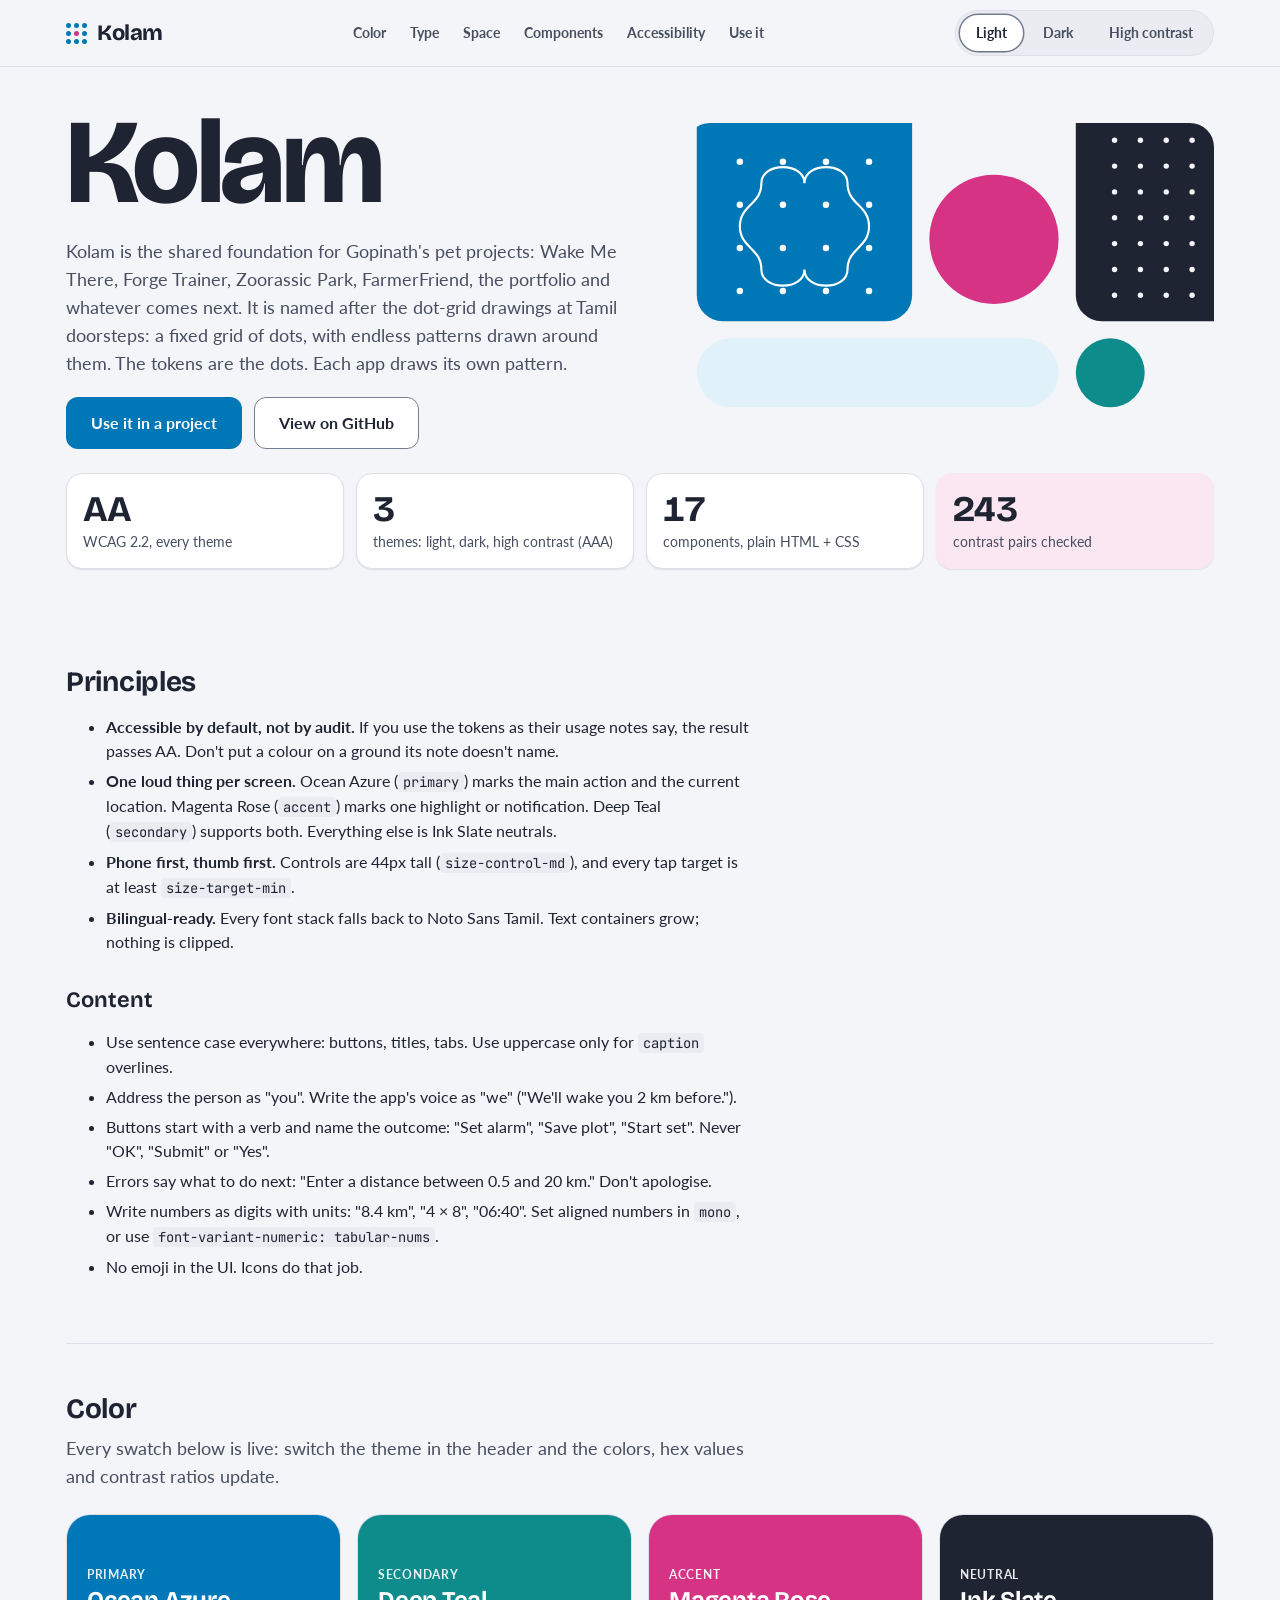
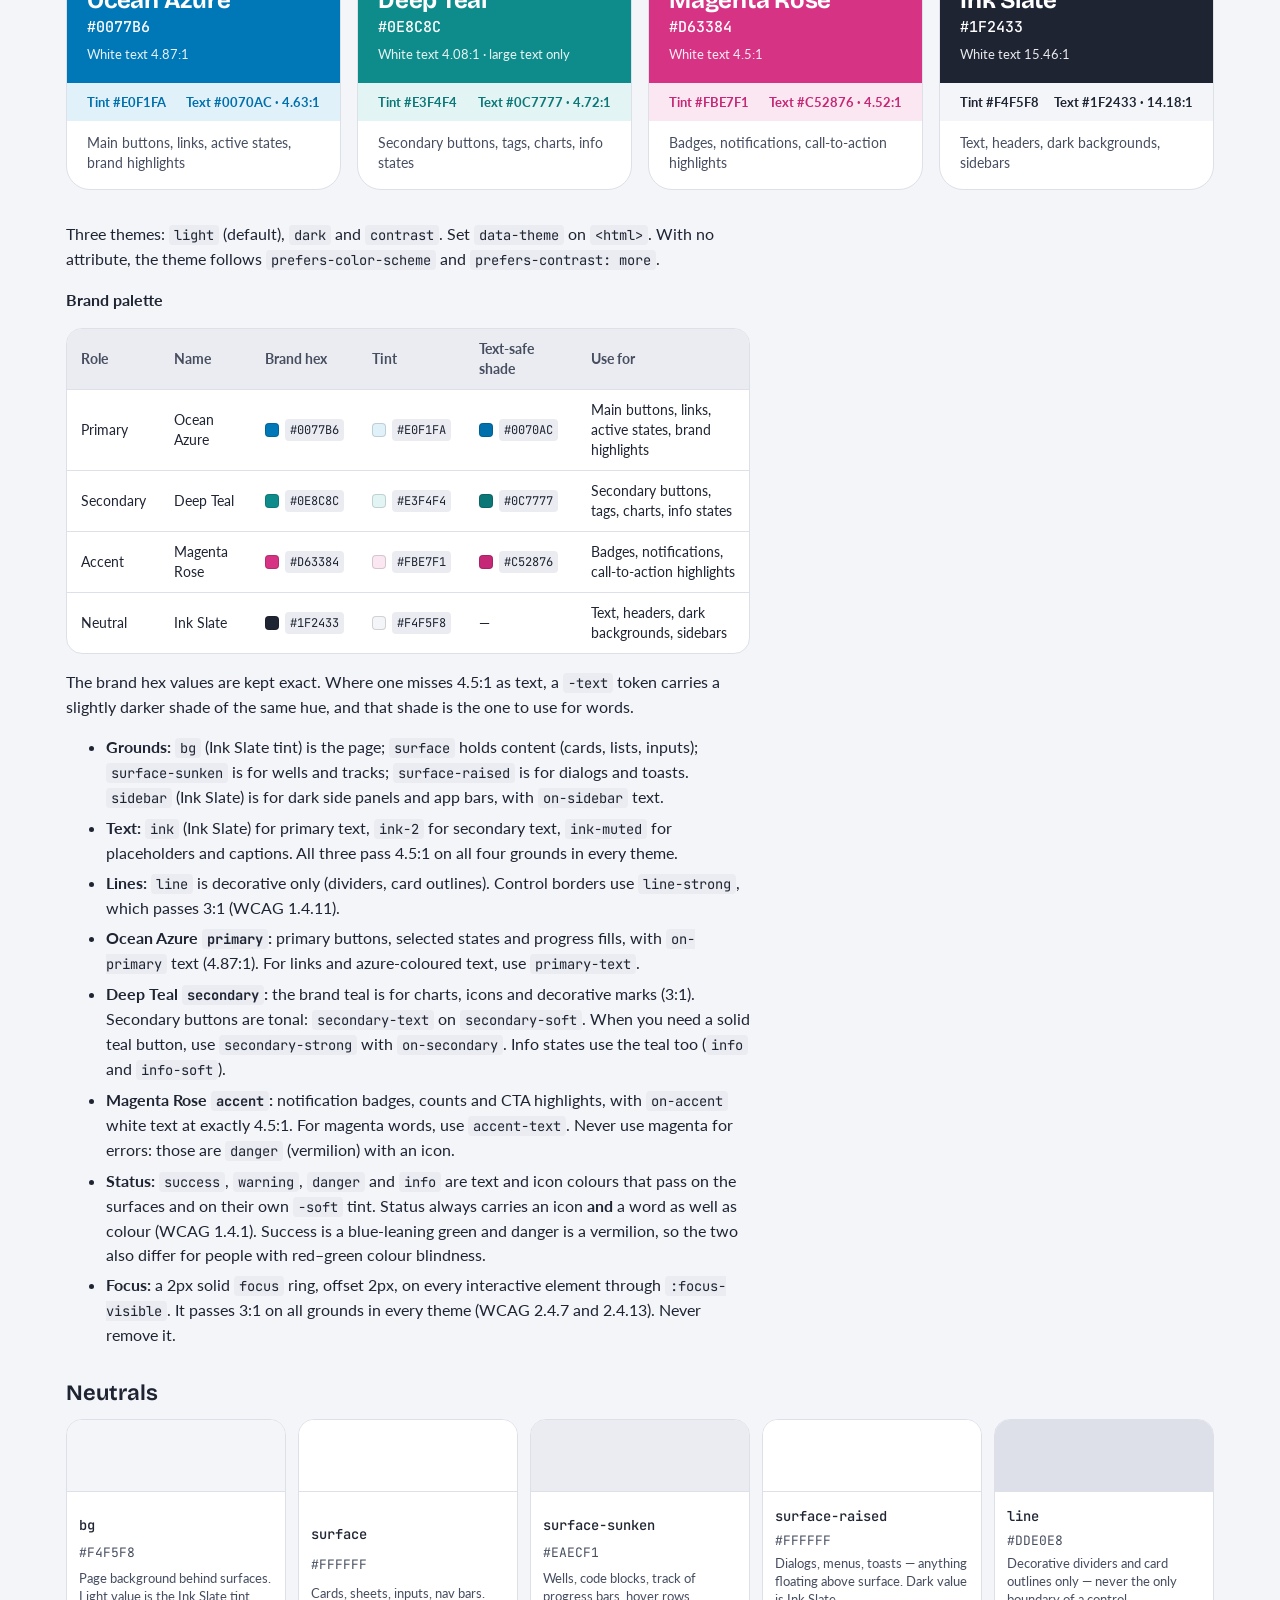
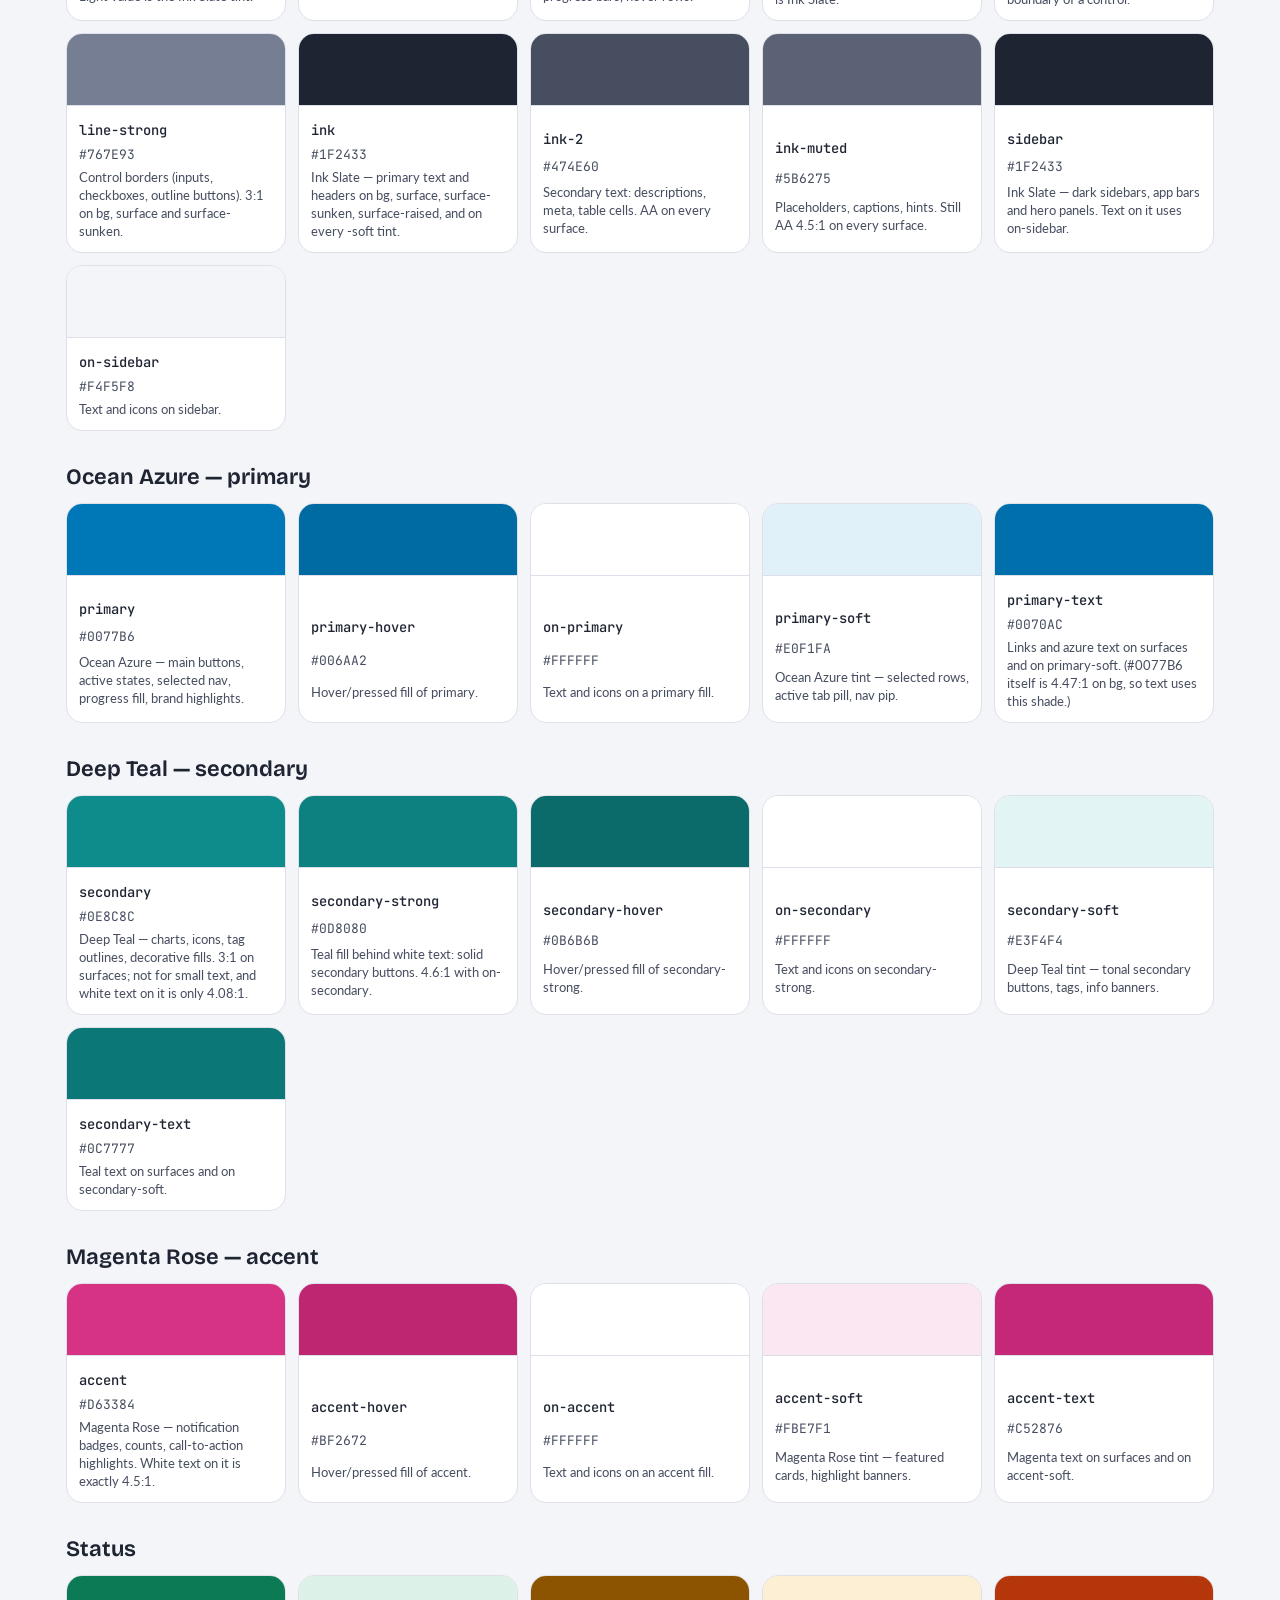
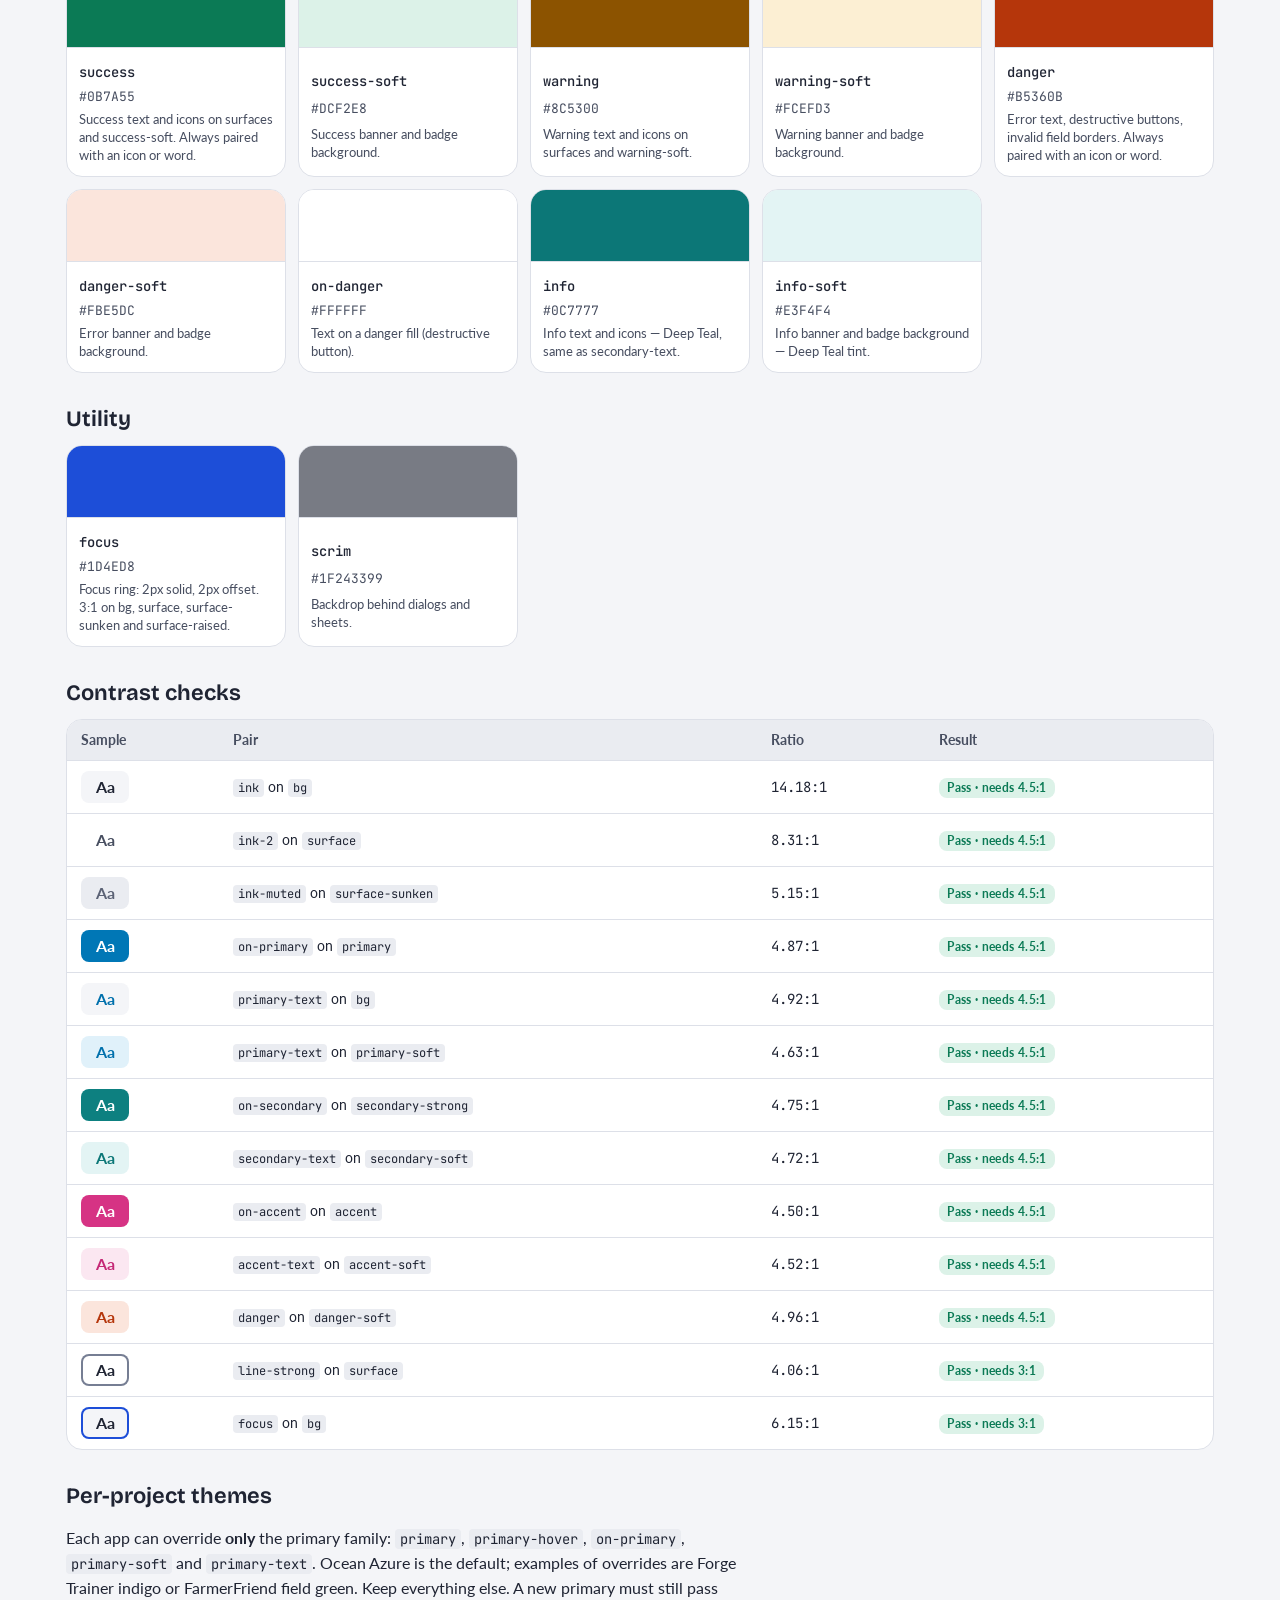
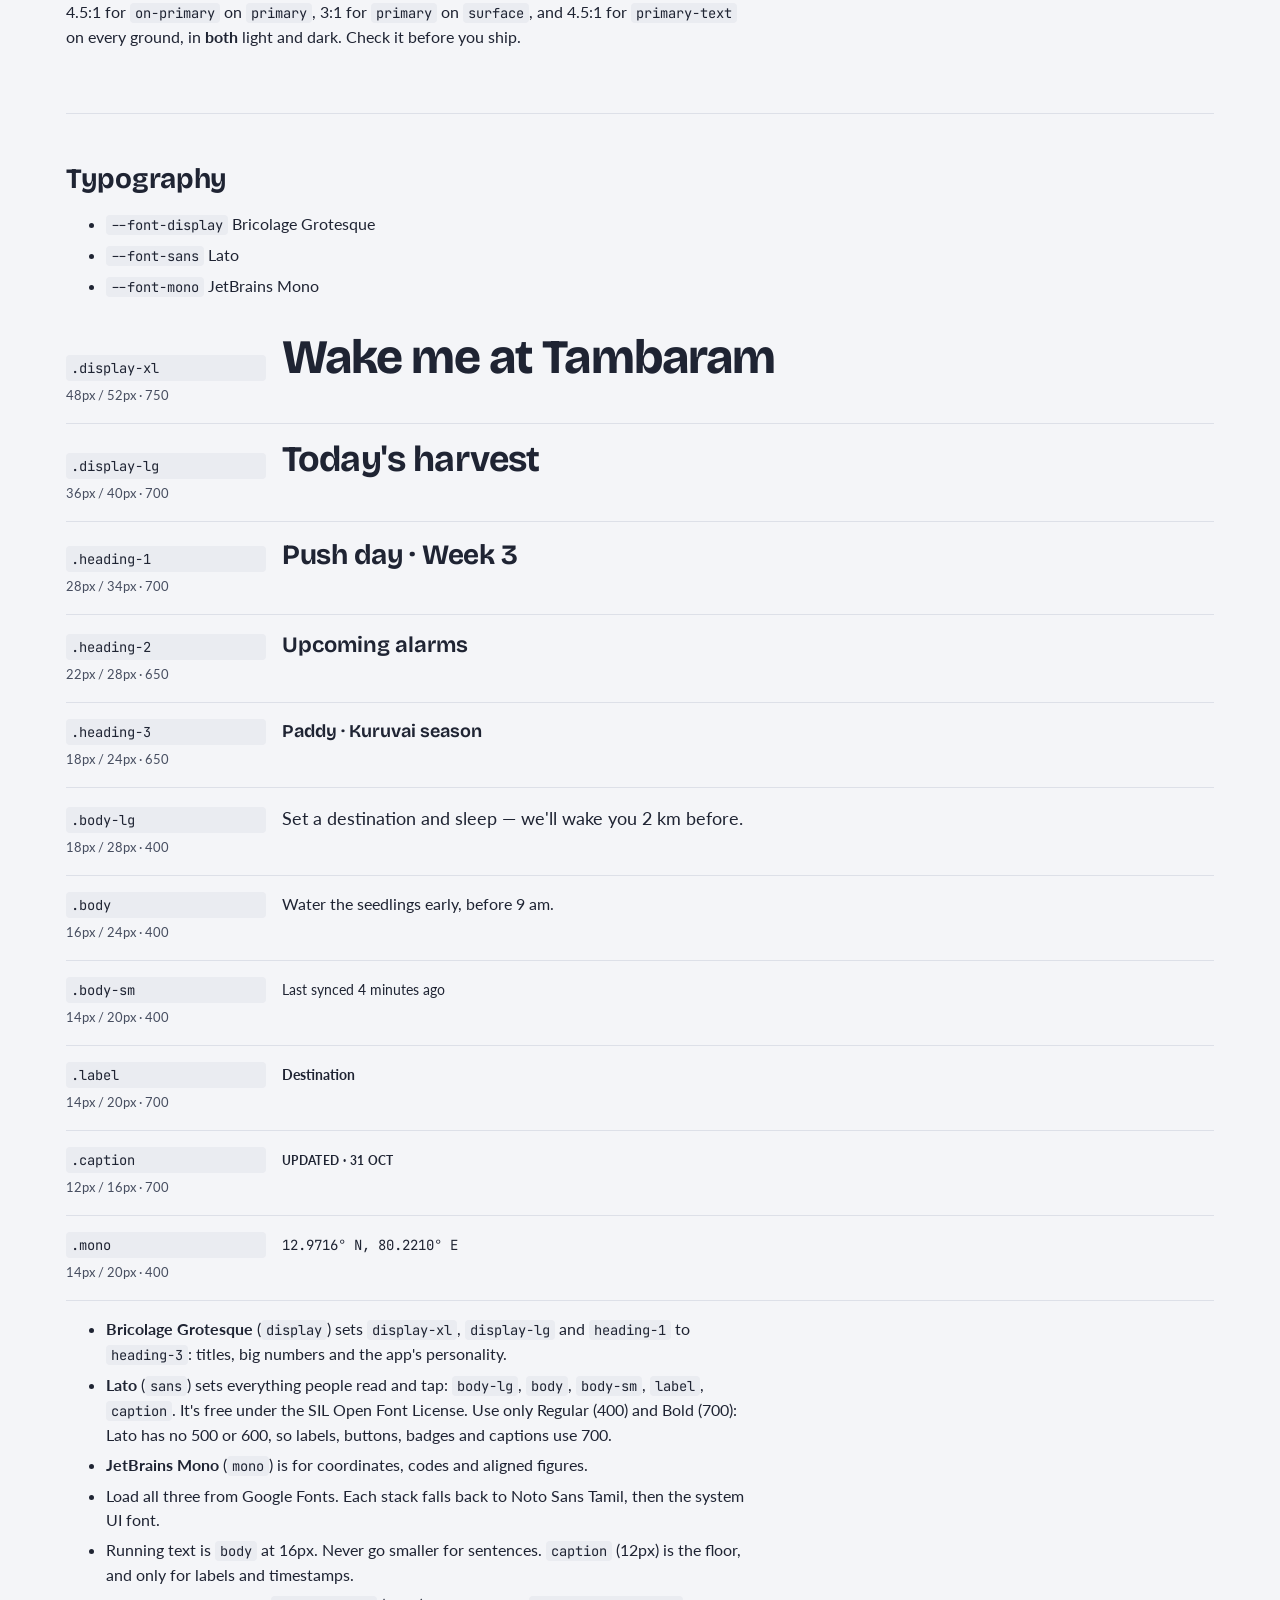
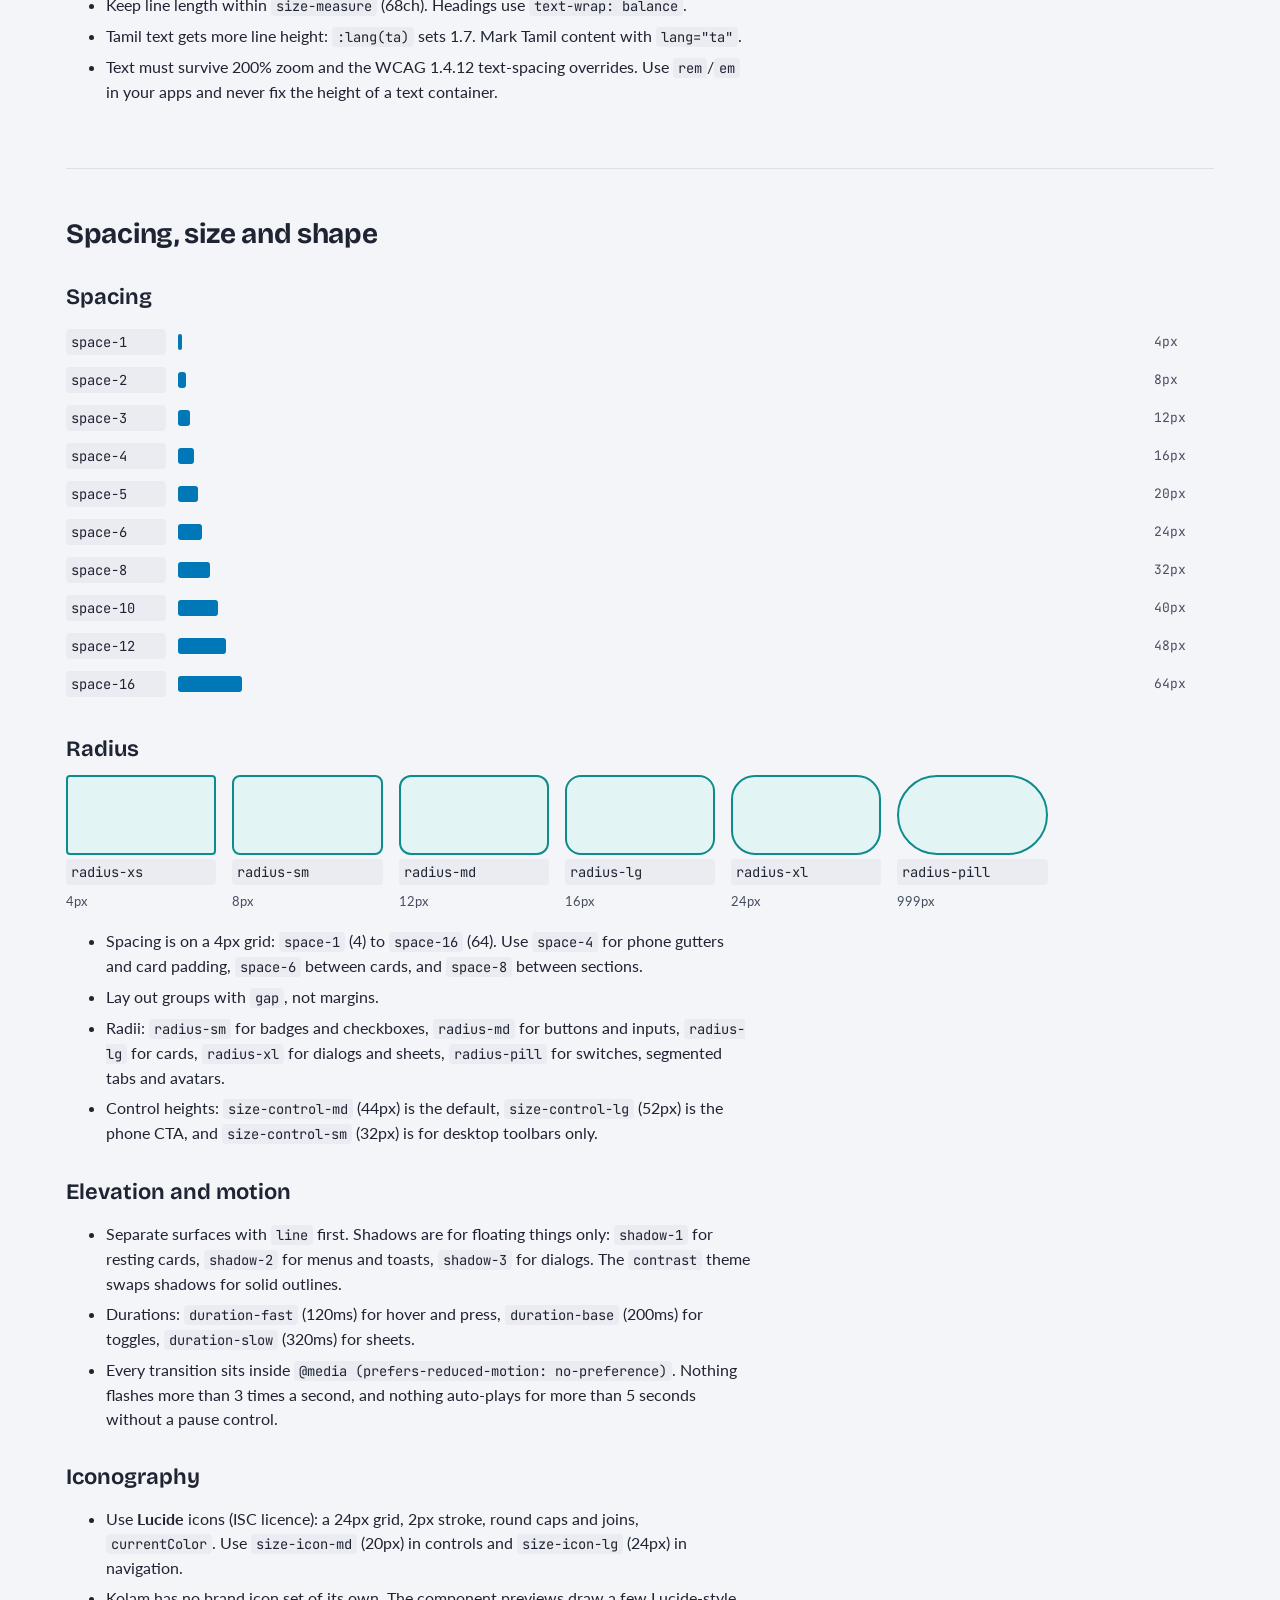
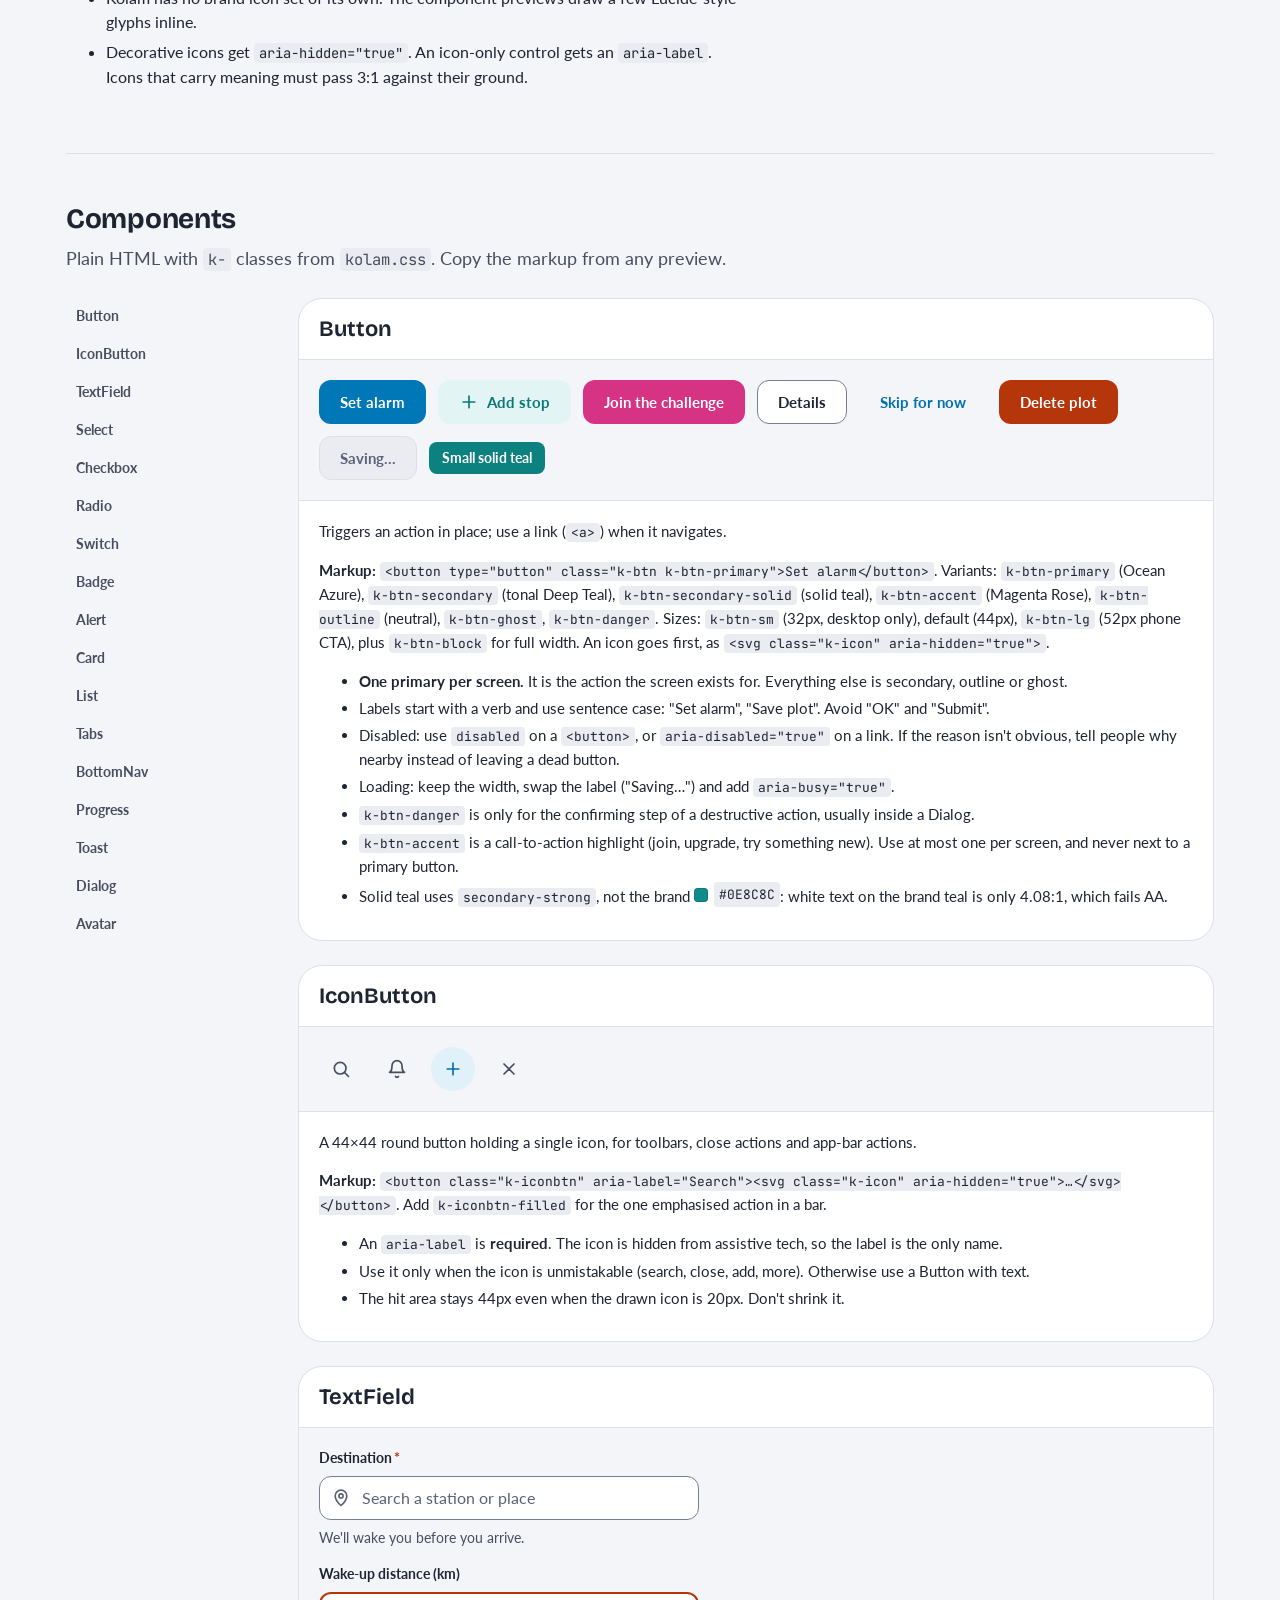
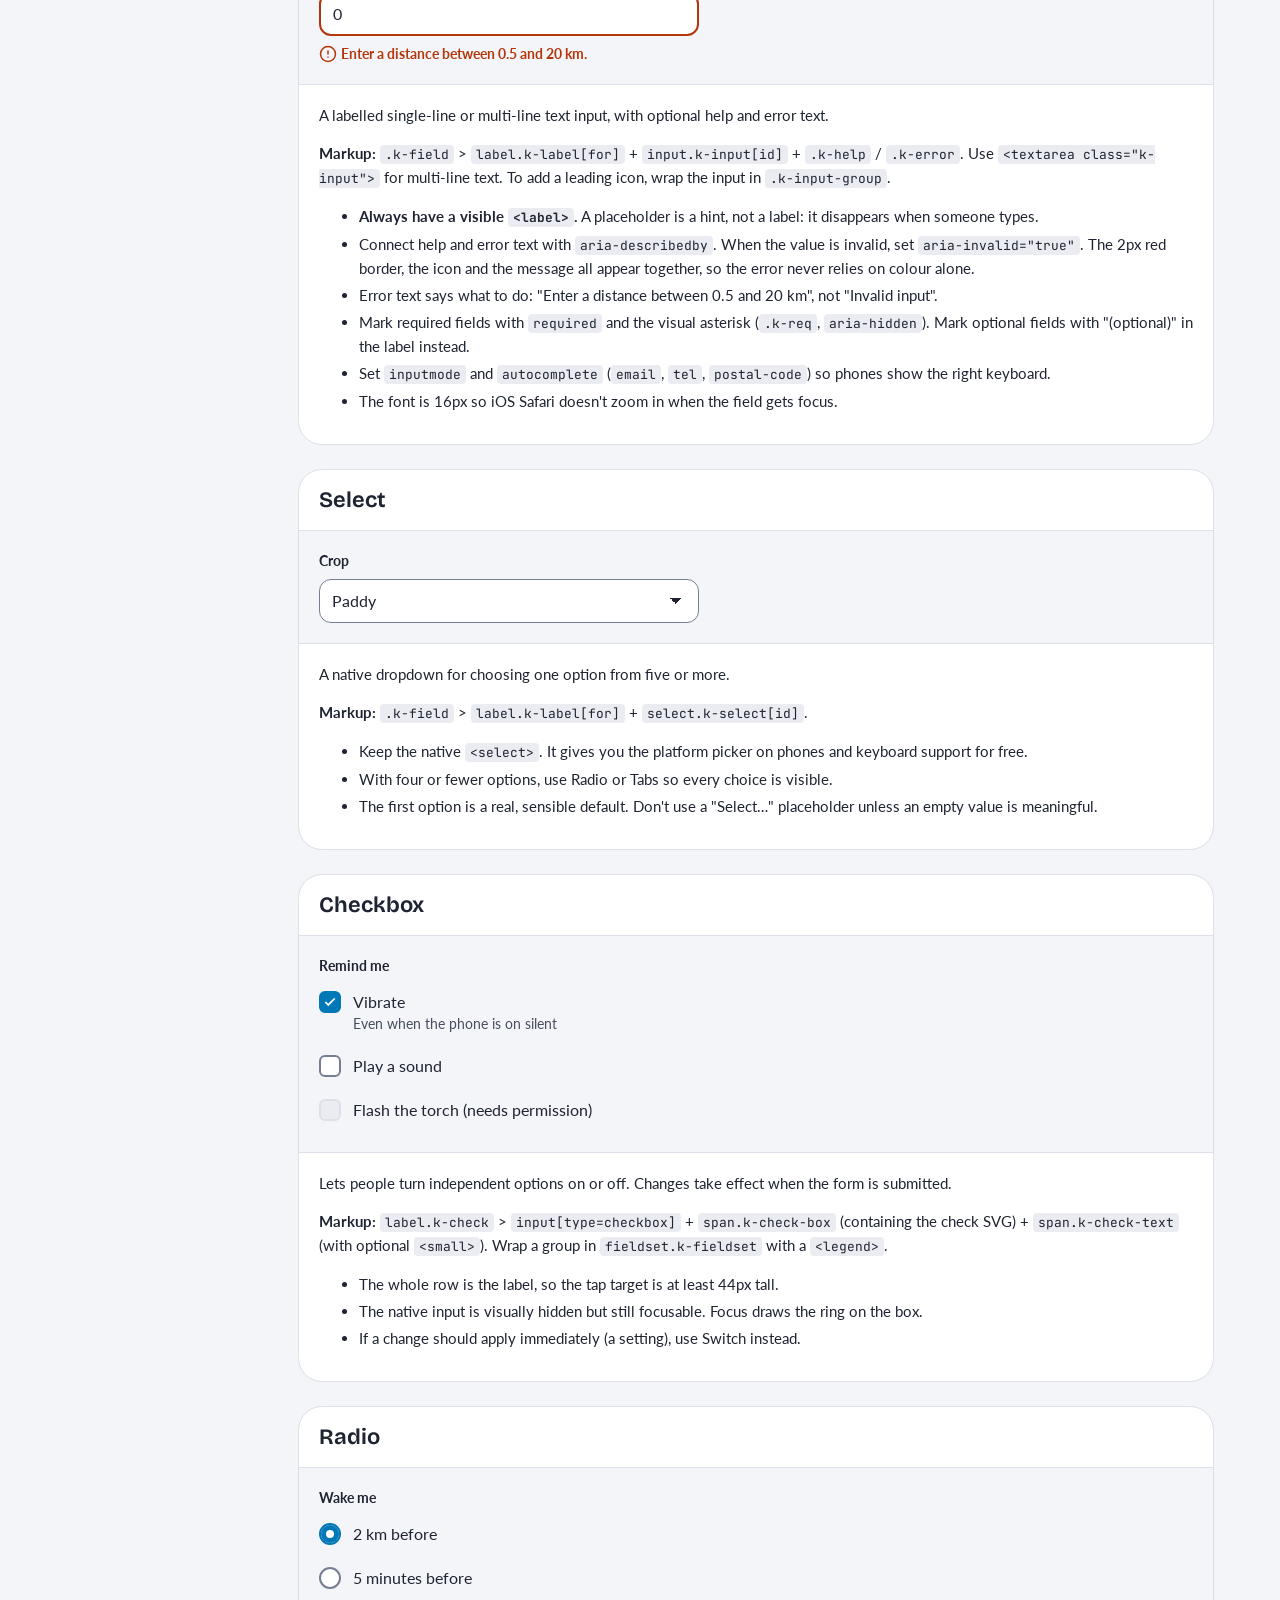
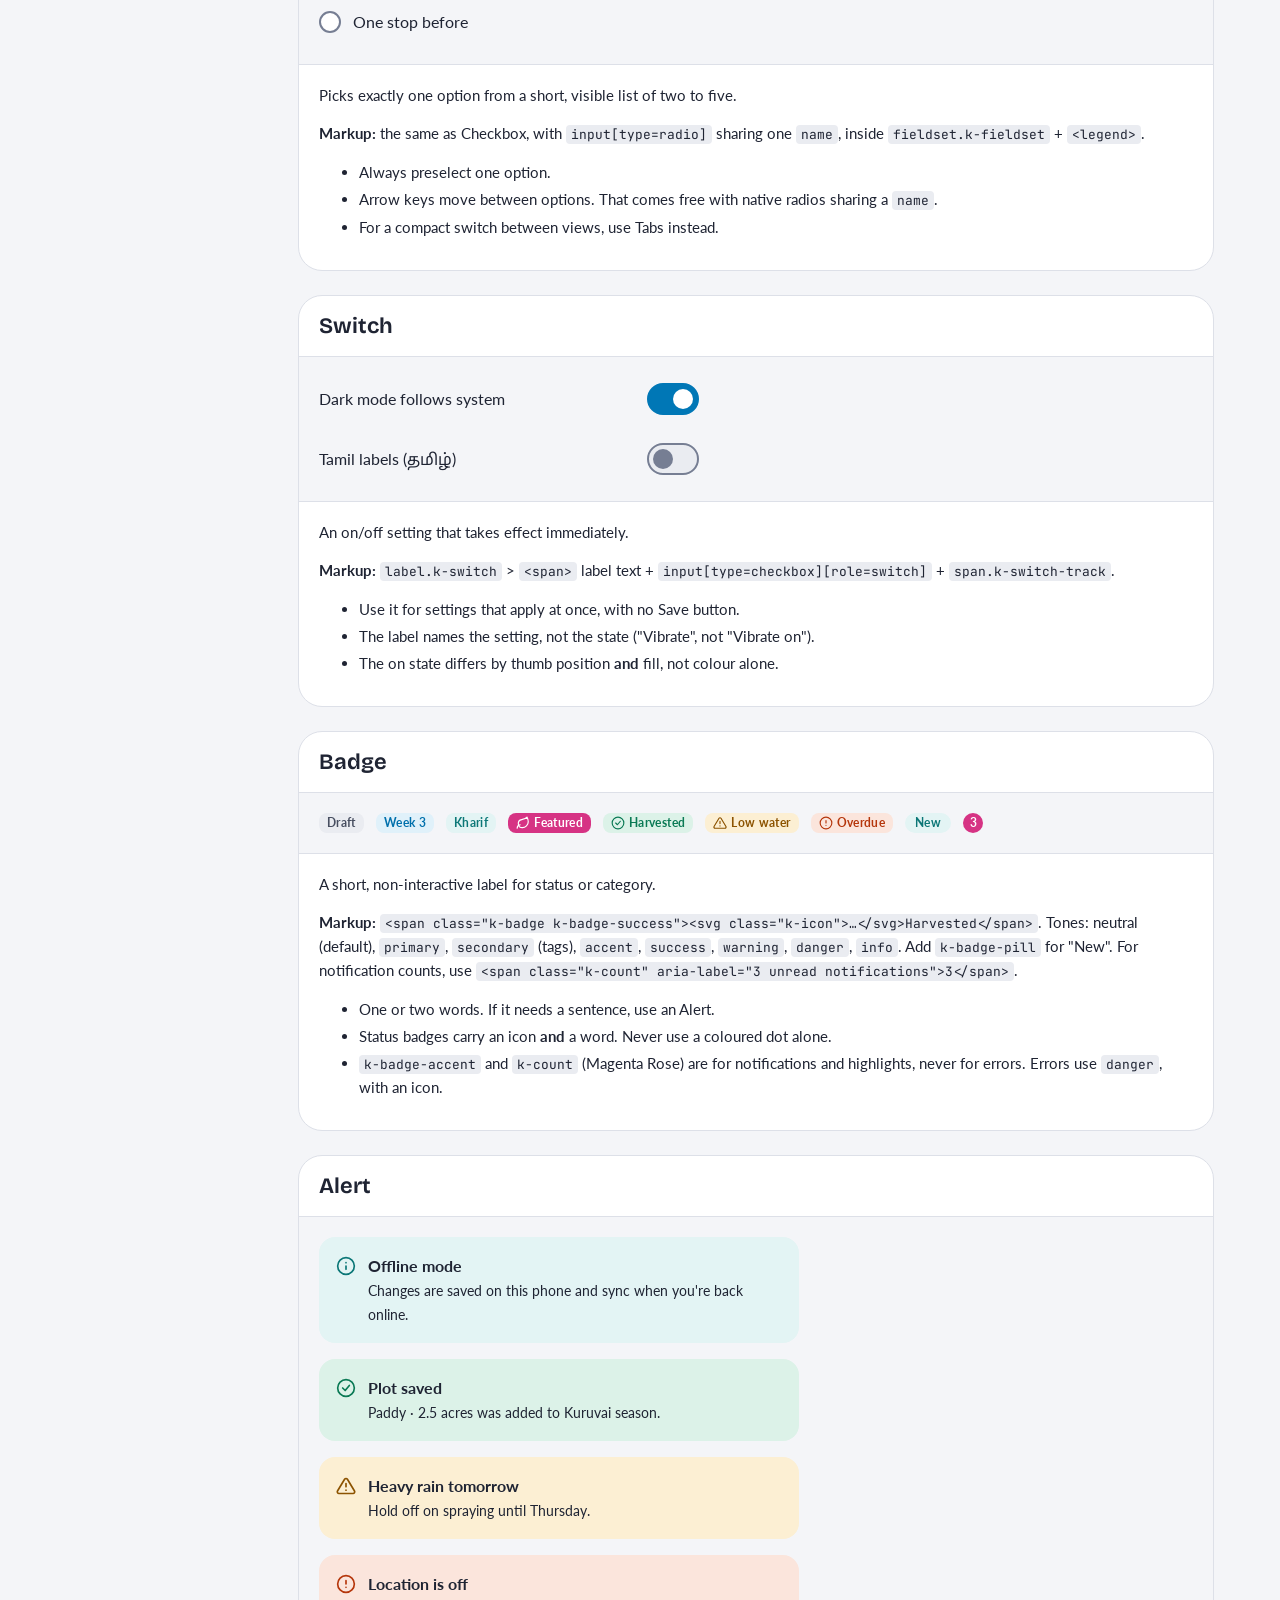
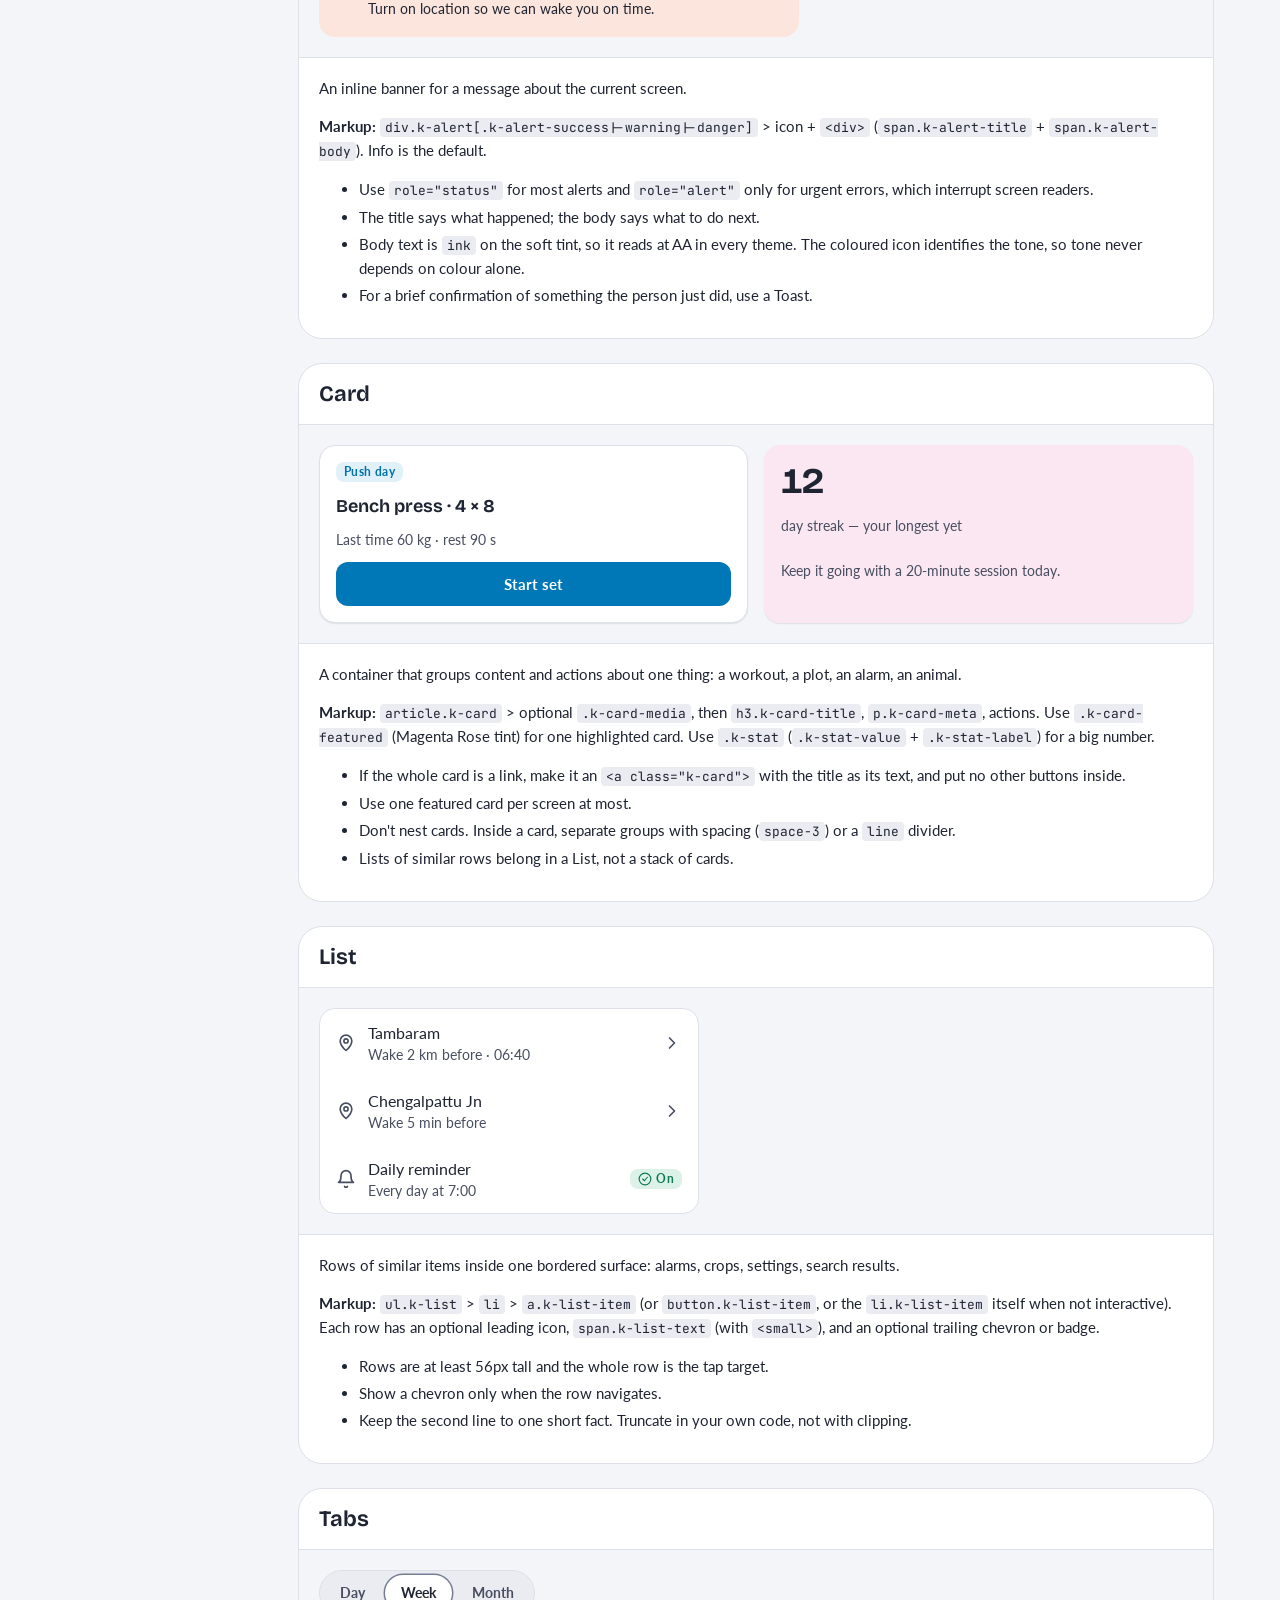
==== commit 16ceb972: "Show brand colours on the docs site: colour cards and hex chips Co-Authored-By: Claude Opus 5.5 <nor" ====
--- a/index.html
+++ b/index.html
@@ -42,6 +42,17 @@
 .cover-wrap { overflow: hidden; border-radius: var(--radius-xl); background: var(--bg); }
 .facts { display: grid; grid-template-columns: repeat(auto-fit, minmax(160px, 1fr)); gap: 12px; }
 .theme-bar { display: flex; gap: 12px; align-items: center; flex-wrap: wrap; }
+.brands { display: grid; grid-template-columns: repeat(auto-fit, minmax(220px, 1fr)); gap: 16px; margin: 8px 0 32px; }
+.brand-card { margin: 0; border-radius: var(--radius-xl); overflow: hidden; border: 1px solid var(--line); background: var(--surface); display: grid; }
+.bc-main { display: grid; gap: 2px; padding: 20px; min-height: 168px; align-content: end; }
+.bc-role { font: 700 12px/16px var(--font-sans); letter-spacing: .06em; text-transform: uppercase; opacity: .9; }
+.bc-name { font: 700 24px/30px var(--font-display); letter-spacing: -0.01em; }
+.bc-hex { font: 500 15px/20px var(--font-mono); }
+.bc-cr { font-size: 13px; line-height: 18px; opacity: .9; margin-top: 6px; }
+.bc-tint { display: flex; justify-content: space-between; gap: 8px; flex-wrap: wrap; padding: 10px 20px; font: 700 13px/18px var(--font-sans); }
+.brand-card figcaption { padding: 12px 20px 16px; color: var(--ink-2); font-size: 14px; line-height: 20px; }
+.hex { display: inline-flex; align-items: center; gap: 6px; white-space: nowrap; }
+.hex i { width: 14px; height: 14px; border-radius: 4px; flex: none; box-shadow: inset 0 0 0 1px rgb(0 0 0 / .15); }
 .swatches { display: grid; grid-template-columns: repeat(auto-fill, minmax(200px, 1fr)); gap: 12px; }
 .sw { margin: 0; background: var(--surface); border: 1px solid var(--line); border-radius: var(--radius-lg); overflow: hidden; display: grid; }
 .sw-chip { height: 72px; border-bottom: 1px solid var(--line); }
@@ -151,9 +162,14 @@
 
 <section id="colors"><h2>Color</h2>
   <p class="lede">Every swatch below is live: switch the theme in the header and the colors, hex values and contrast ratios update.</p>
+  <div class='brands'><figure class="brand-card"><div class="bc-main" style="background:#0077B6;color:#FFFFFF"><span class="bc-role">Primary</span><span class="bc-name">Ocean Azure</span><span class="bc-hex">#0077B6</span><span class="bc-cr">White text 4.87:1</span></div>
+<div class="bc-tint" style="background:#E0F1FA;color:#0070AC"><span>Tint #E0F1FA</span><span>Text #0070AC · 4.63:1</span></div><figcaption>Main buttons, links, active states, brand highlights</figcaption></figure><figure class="brand-card"><div class="bc-main" style="background:#0E8C8C;color:#FFFFFF"><span class="bc-role">Secondary</span><span class="bc-name">Deep Teal</span><span class="bc-hex">#0E8C8C</span><span class="bc-cr">White text 4.08:1 · large text only</span></div>
+<div class="bc-tint" style="background:#E3F4F4;color:#0C7777"><span>Tint #E3F4F4</span><span>Text #0C7777 · 4.72:1</span></div><figcaption>Secondary buttons, tags, charts, info states</figcaption></figure><figure class="brand-card"><div class="bc-main" style="background:#D63384;color:#FFFFFF"><span class="bc-role">Accent</span><span class="bc-name">Magenta Rose</span><span class="bc-hex">#D63384</span><span class="bc-cr">White text 4.5:1</span></div>
+<div class="bc-tint" style="background:#FBE7F1;color:#C52876"><span>Tint #FBE7F1</span><span>Text #C52876 · 4.52:1</span></div><figcaption>Badges, notifications, call-to-action highlights</figcaption></figure><figure class="brand-card"><div class="bc-main" style="background:#1F2433;color:#FFFFFF"><span class="bc-role">Neutral</span><span class="bc-name">Ink Slate</span><span class="bc-hex">#1F2433</span><span class="bc-cr">White text 15.46:1</span></div>
+<div class="bc-tint" style="background:#F4F5F8;color:#1F2433"><span>Tint #F4F5F8</span><span>Text #1F2433 · 14.18:1</span></div><figcaption>Text, headers, dark backgrounds, sidebars</figcaption></figure></div>
   <div class="prose"><p>Three themes: <code>light</code> (default), <code>dark</code> and <code>contrast</code>. Set <code>data-theme</code> on <code>&lt;html&gt;</code>. With no attribute, the theme follows <code>prefers-color-scheme</code> and <code>prefers-contrast: more</code>.</p>
 <p><strong>Brand palette</strong></p>
-<div class='tbl'><table><thead><tr><th>Role</th><th>Name</th><th>Brand hex</th><th>Tint</th><th>Text-safe shade</th><th>Use for</th></tr></thead><tbody><tr><td>Primary</td><td>Ocean Azure</td><td><code>#0077B6</code></td><td><code>#E0F1FA</code></td><td><code>#0070AC</code></td><td>Main buttons, links, active states, brand highlights</td></tr><tr><td>Secondary</td><td>Deep Teal</td><td><code>#0E8C8C</code></td><td><code>#E3F4F4</code></td><td><code>#0C7777</code></td><td>Secondary buttons, tags, charts, info states</td></tr><tr><td>Accent</td><td>Magenta Rose</td><td><code>#D63384</code></td><td><code>#FBE7F1</code></td><td><code>#C52876</code></td><td>Badges, notifications, call-to-action highlights</td></tr><tr><td>Neutral</td><td>Ink Slate</td><td><code>#1F2433</code></td><td><code>#F4F5F8</code></td><td>—</td><td>Text, headers, dark backgrounds, sidebars</td></tr></tbody></table></div>
+<div class='tbl'><table><thead><tr><th>Role</th><th>Name</th><th>Brand hex</th><th>Tint</th><th>Text-safe shade</th><th>Use for</th></tr></thead><tbody><tr><td>Primary</td><td>Ocean Azure</td><td><span class="hex"><i style="background:#0077B6" aria-hidden="true"></i><code>#0077B6</code></span></td><td><span class="hex"><i style="background:#E0F1FA" aria-hidden="true"></i><code>#E0F1FA</code></span></td><td><span class="hex"><i style="background:#0070AC" aria-hidden="true"></i><code>#0070AC</code></span></td><td>Main buttons, links, active states, brand highlights</td></tr><tr><td>Secondary</td><td>Deep Teal</td><td><span class="hex"><i style="background:#0E8C8C" aria-hidden="true"></i><code>#0E8C8C</code></span></td><td><span class="hex"><i style="background:#E3F4F4" aria-hidden="true"></i><code>#E3F4F4</code></span></td><td><span class="hex"><i style="background:#0C7777" aria-hidden="true"></i><code>#0C7777</code></span></td><td>Secondary buttons, tags, charts, info states</td></tr><tr><td>Accent</td><td>Magenta Rose</td><td><span class="hex"><i style="background:#D63384" aria-hidden="true"></i><code>#D63384</code></span></td><td><span class="hex"><i style="background:#FBE7F1" aria-hidden="true"></i><code>#FBE7F1</code></span></td><td><span class="hex"><i style="background:#C52876" aria-hidden="true"></i><code>#C52876</code></span></td><td>Badges, notifications, call-to-action highlights</td></tr><tr><td>Neutral</td><td>Ink Slate</td><td><span class="hex"><i style="background:#1F2433" aria-hidden="true"></i><code>#1F2433</code></span></td><td><span class="hex"><i style="background:#F4F5F8" aria-hidden="true"></i><code>#F4F5F8</code></span></td><td>—</td><td>Text, headers, dark backgrounds, sidebars</td></tr></tbody></table></div>
 <p>The brand hex values are kept exact. Where one misses 4.5:1 as text, a <code>-text</code> token carries a slightly darker shade of the same hue, and that shade is the one to use for words.</p>
 <ul>
 <li><strong>Grounds:</strong> <code>bg</code> (Ink Slate tint) is the page; <code>surface</code> holds content (cards, lists, inputs); <code>surface-sunken</code> is for wells and tracks; <code>surface-raised</code> is for dialogs and toasts. <code>sidebar</code> (Ink Slate) is for dark side panels and app bars, with <code>on-sidebar</code> text.</li>
@@ -227,7 +243,7 @@
 <li>Loading: keep the width, swap the label ("Saving…") and add <code>aria-busy="true"</code>.</li>
 <li><code>k-btn-danger</code> is only for the confirming step of a destructive action, usually inside a Dialog.</li>
 <li><code>k-btn-accent</code> is a call-to-action highlight (join, upgrade, try something new). Use at most one per screen, and never next to a primary button.</li>
-<li>Solid teal uses <code>secondary-strong</code>, not the brand <code>#0E8C8C</code>: white text on the brand teal is only 4.08:1, which fails AA.</li>
+<li>Solid teal uses <code>secondary-strong</code>, not the brand <span class="hex"><i style="background:#0E8C8C" aria-hidden="true"></i><code>#0E8C8C</code></span>: white text on the brand teal is only 4.08:1, which fails AA.</li>
 </ul></div></article><article class="comp" id="c-iconbutton"><h3>IconButton</h3><div class="comp-preview"><div class="pv">
   <button class="k-iconbtn" type="button" aria-label="Search"><svg class="k-icon" viewBox="0 0 24 24" aria-hidden="true"><circle cx="11" cy="11" r="7"/><path d="m21 21-4.3-4.3"/></svg></button>
   <button class="k-iconbtn" type="button" aria-label="Notifications"><svg class="k-icon" viewBox="0 0 24 24" aria-hidden="true"><path d="M6 8a6 6 0 1 1 12 0c0 7 3 8 3 8H3s3-1 3-8"/><path d="M10.3 21a2 2 0 0 0 3.4 0"/></svg></button>
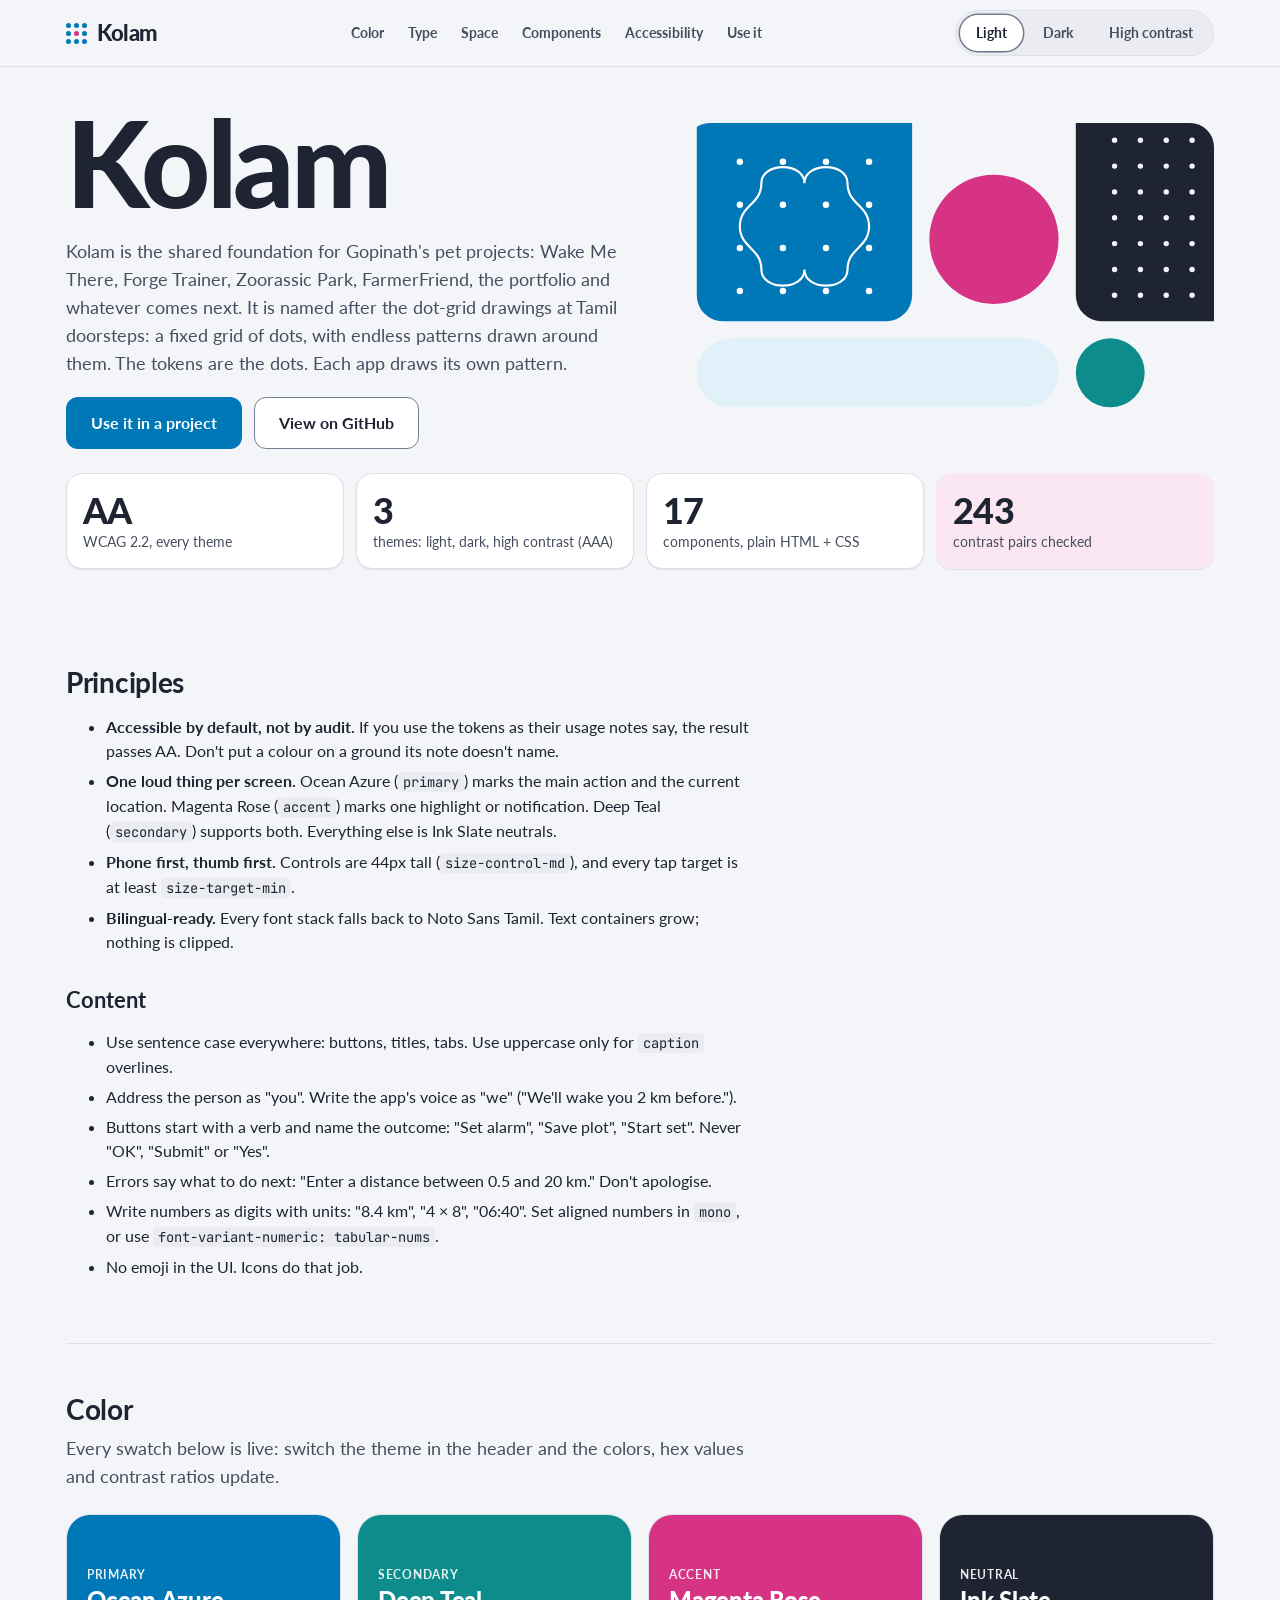
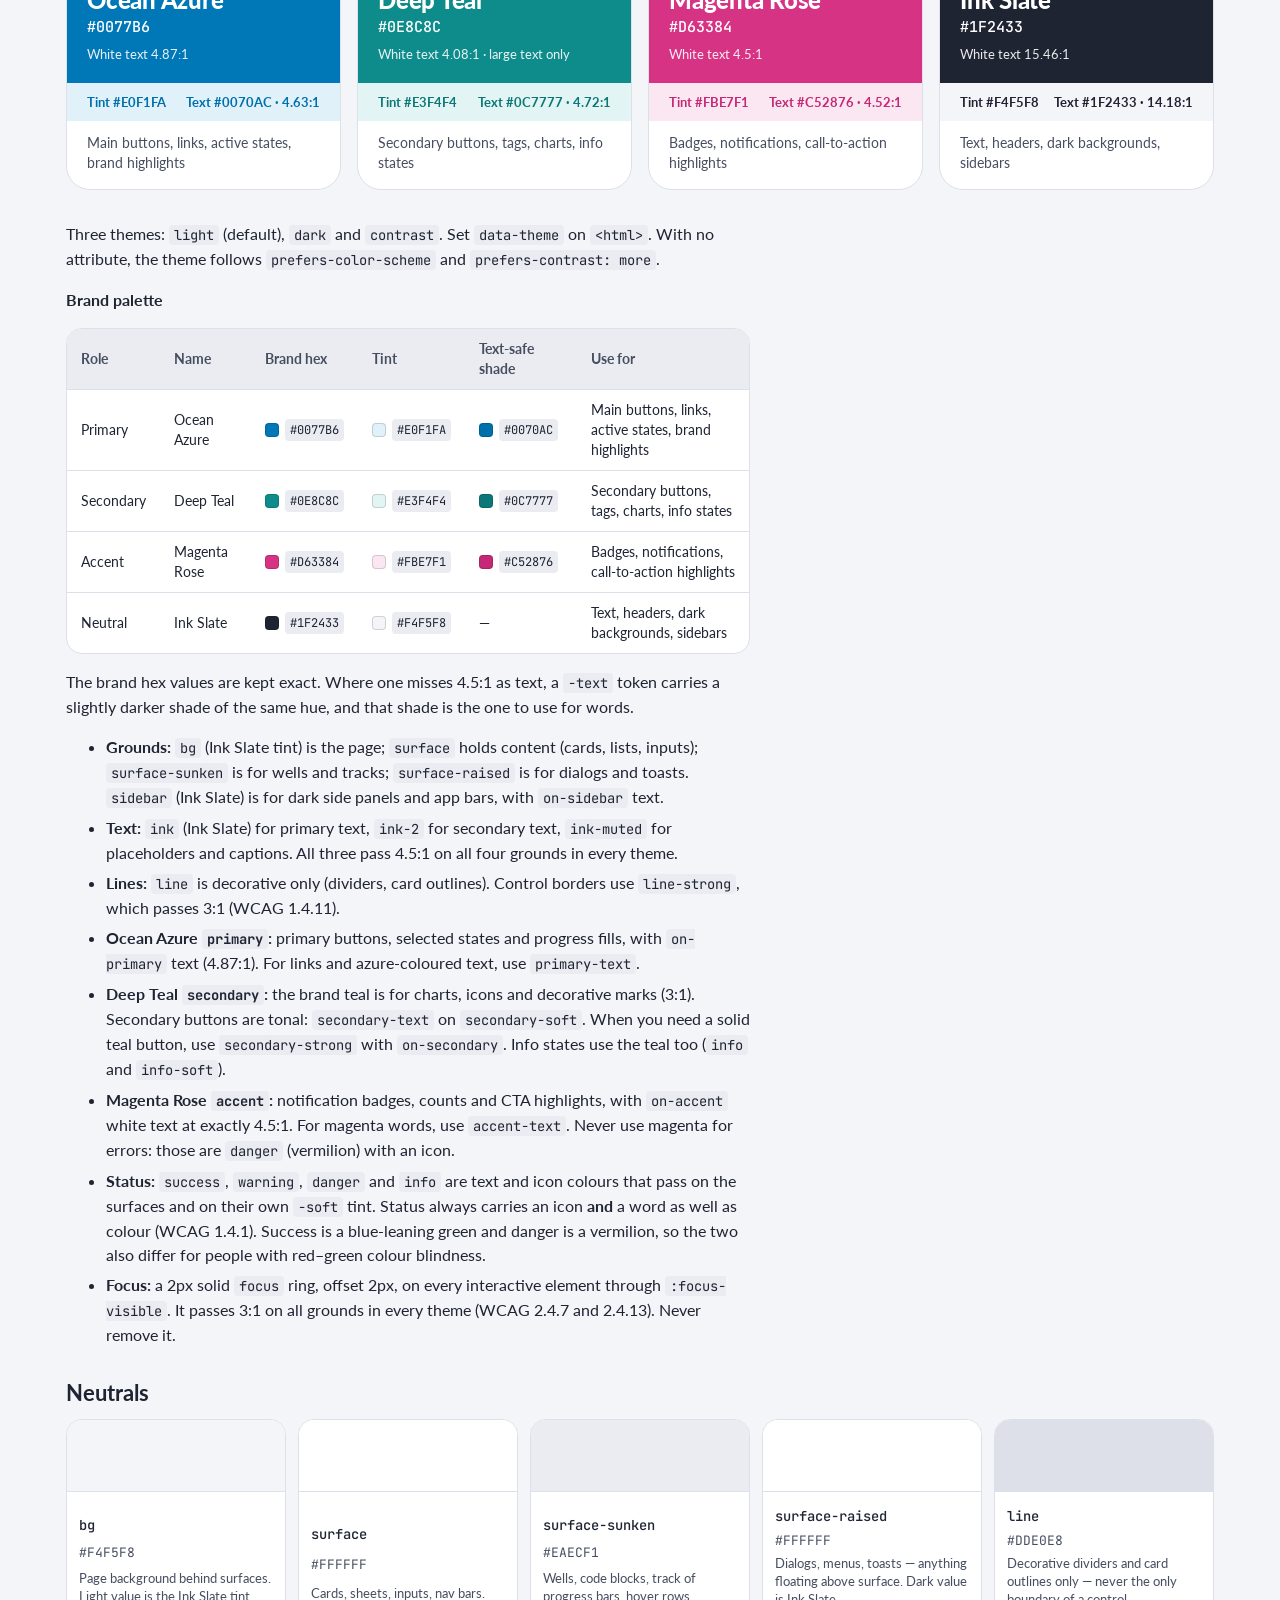
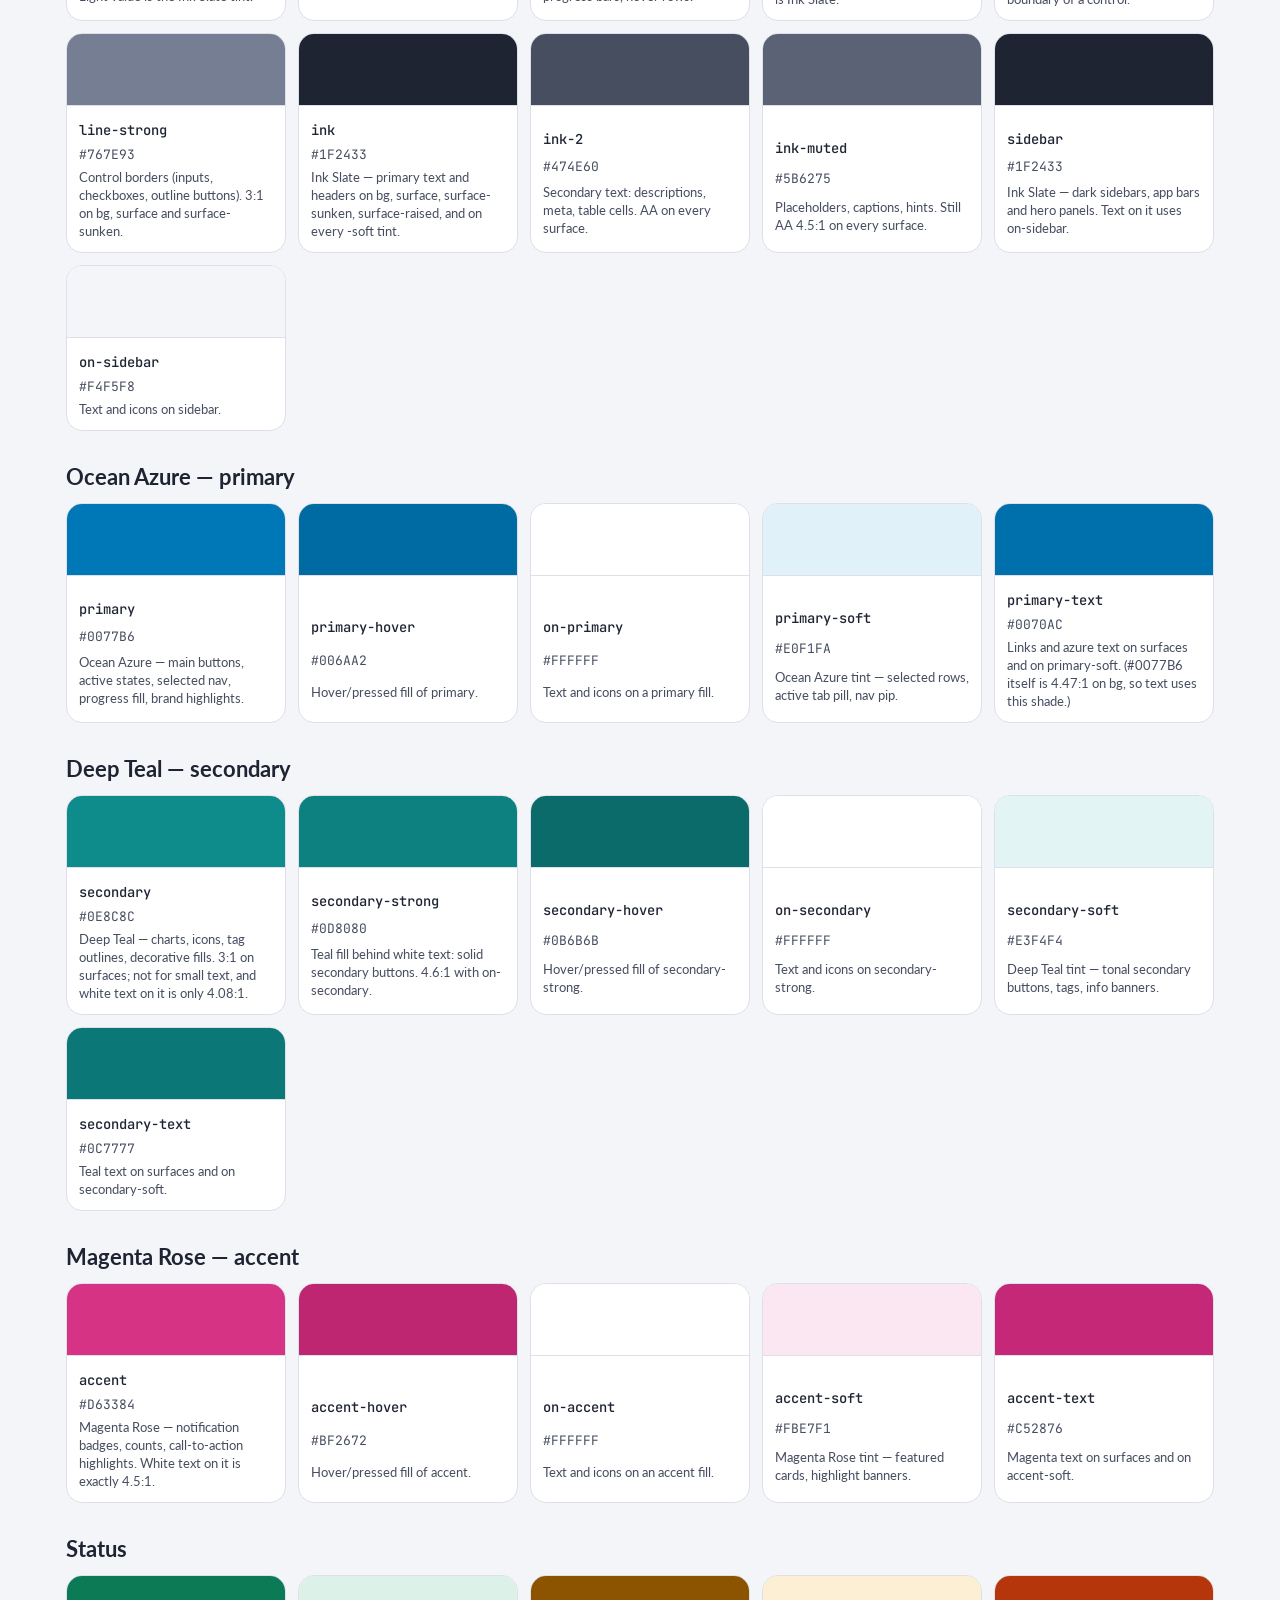
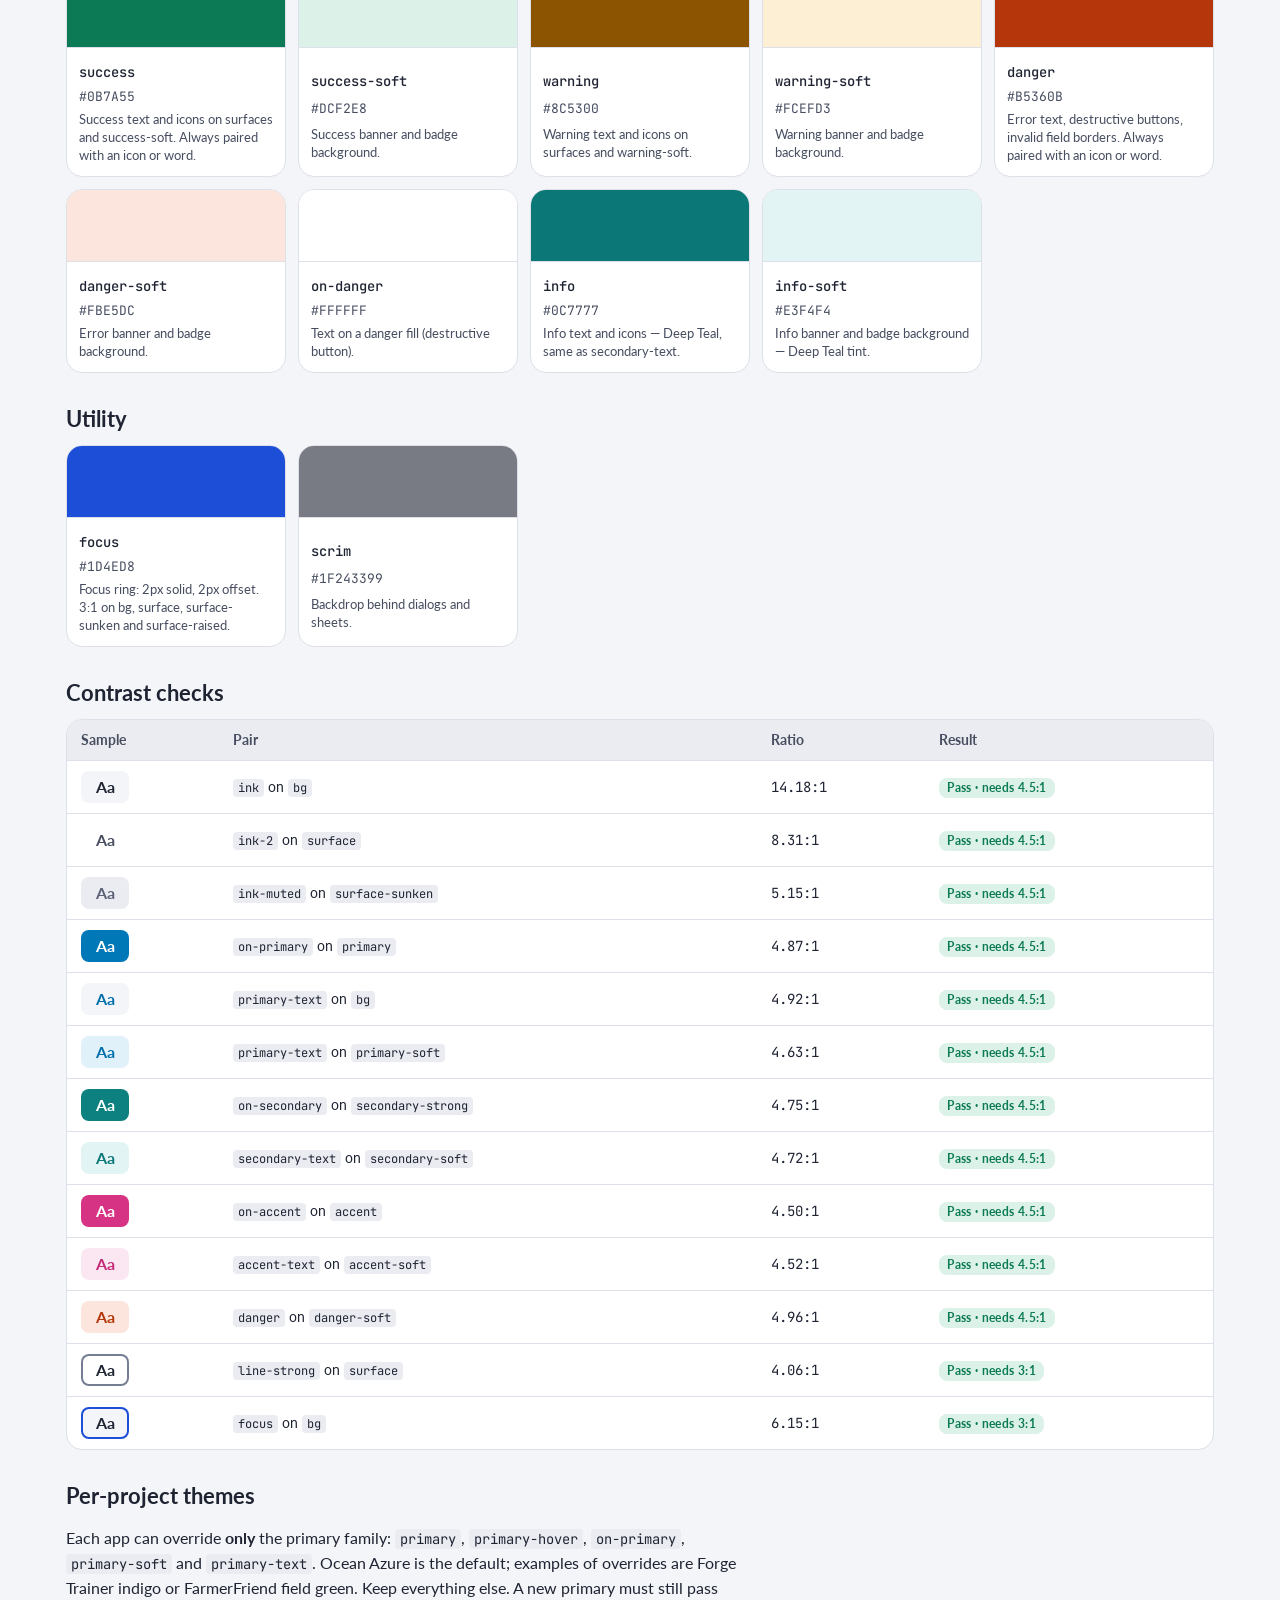
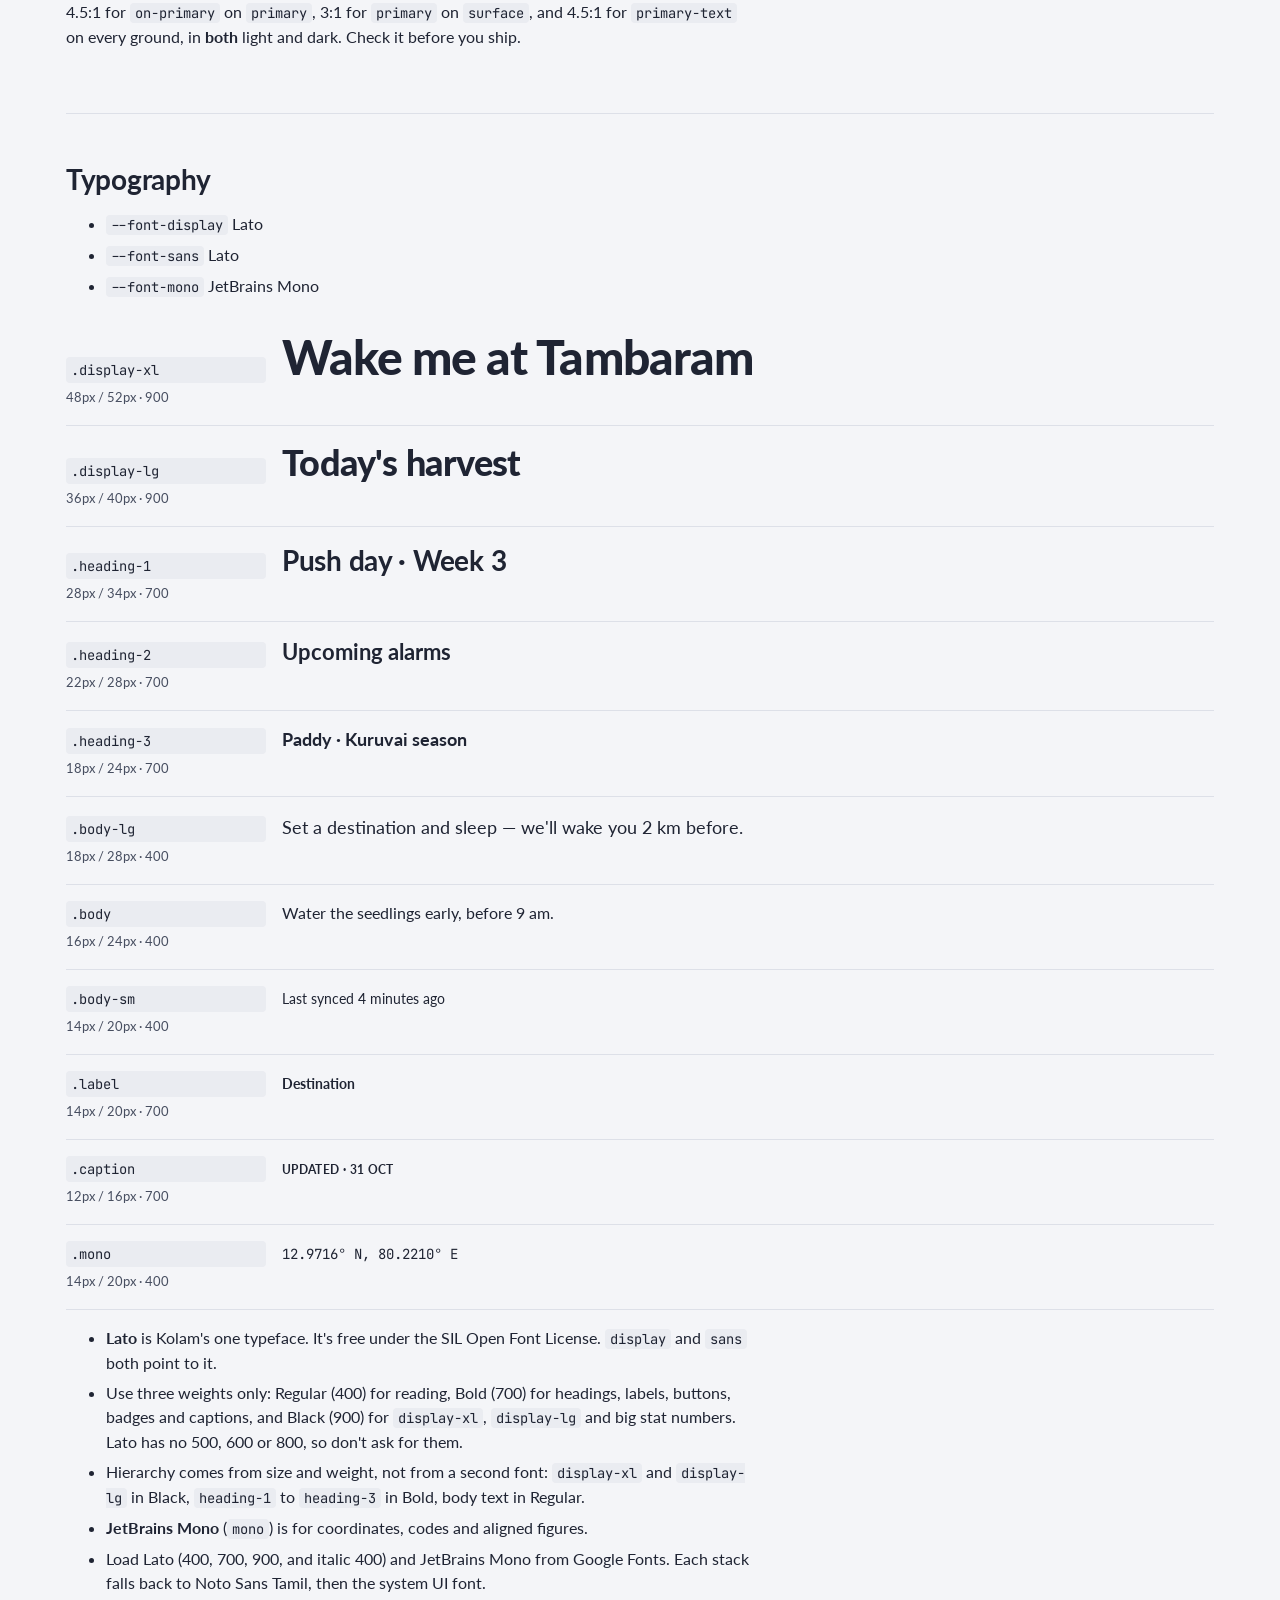
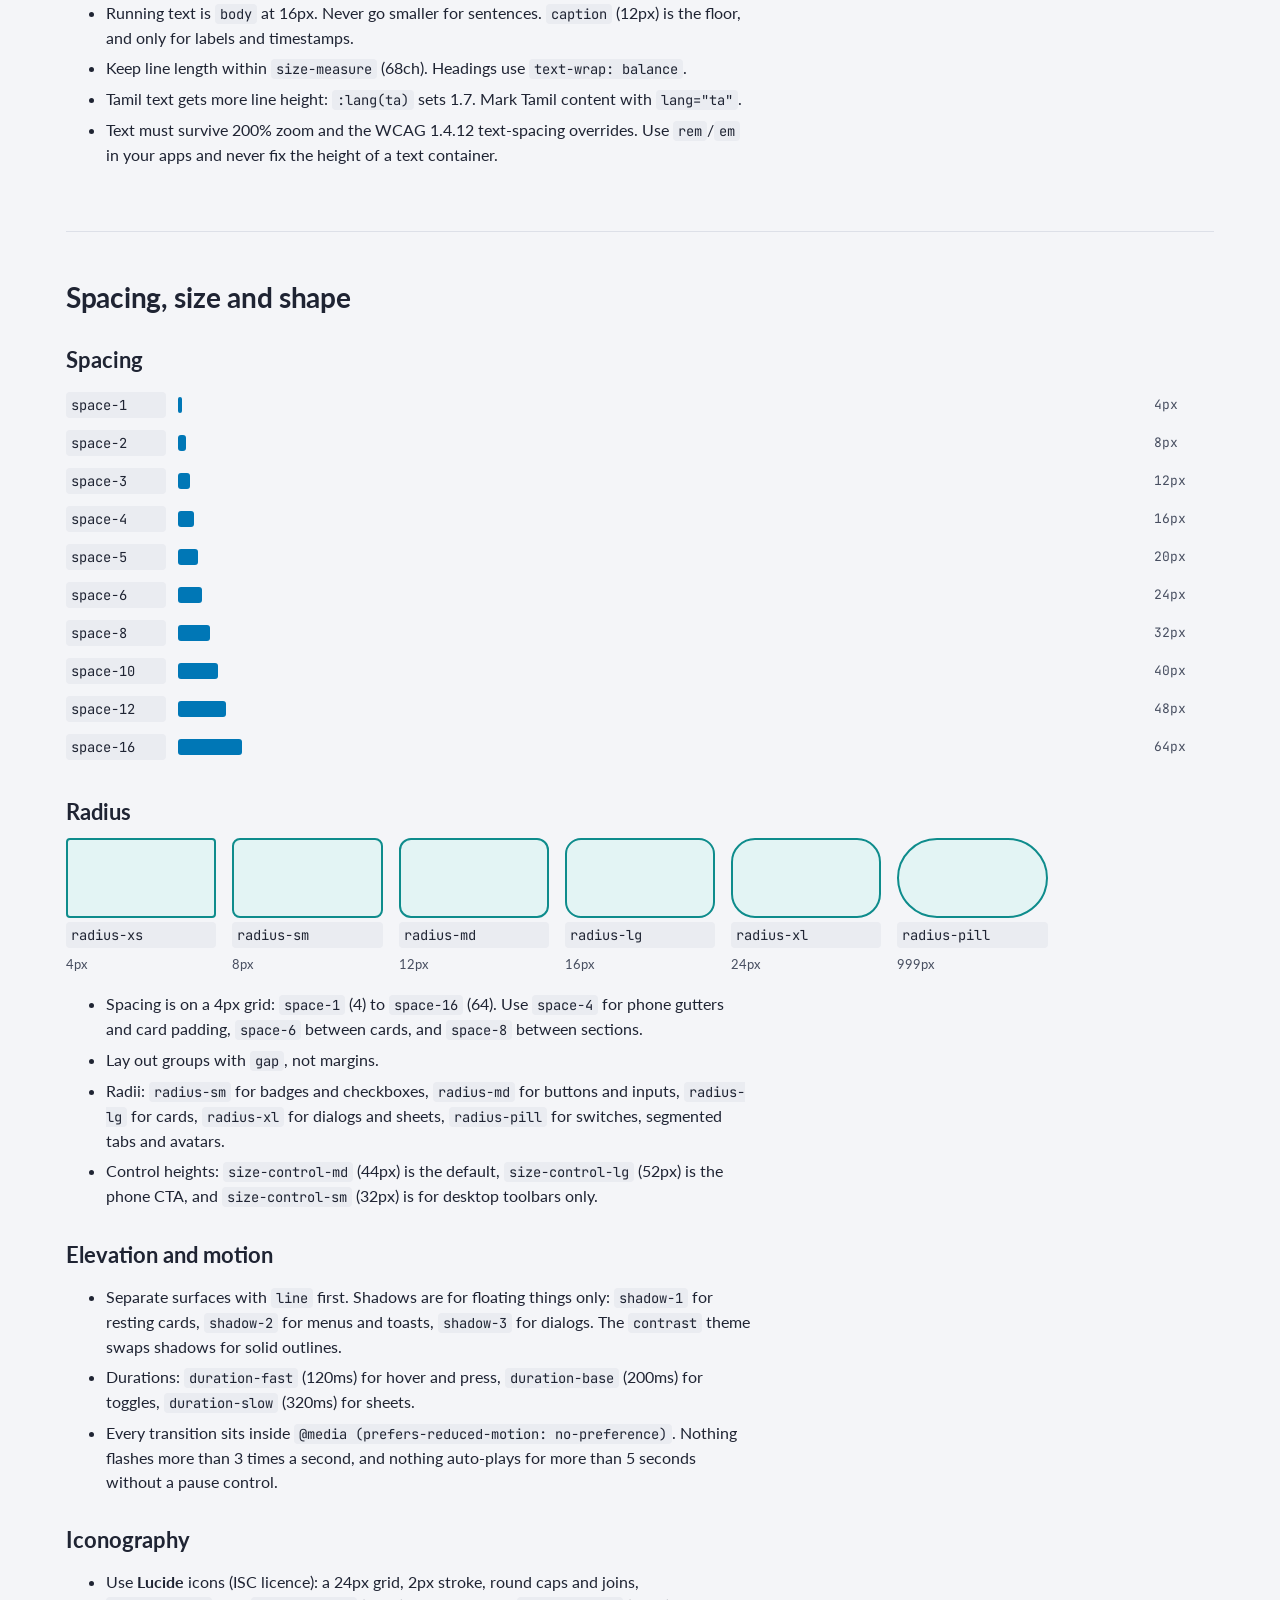
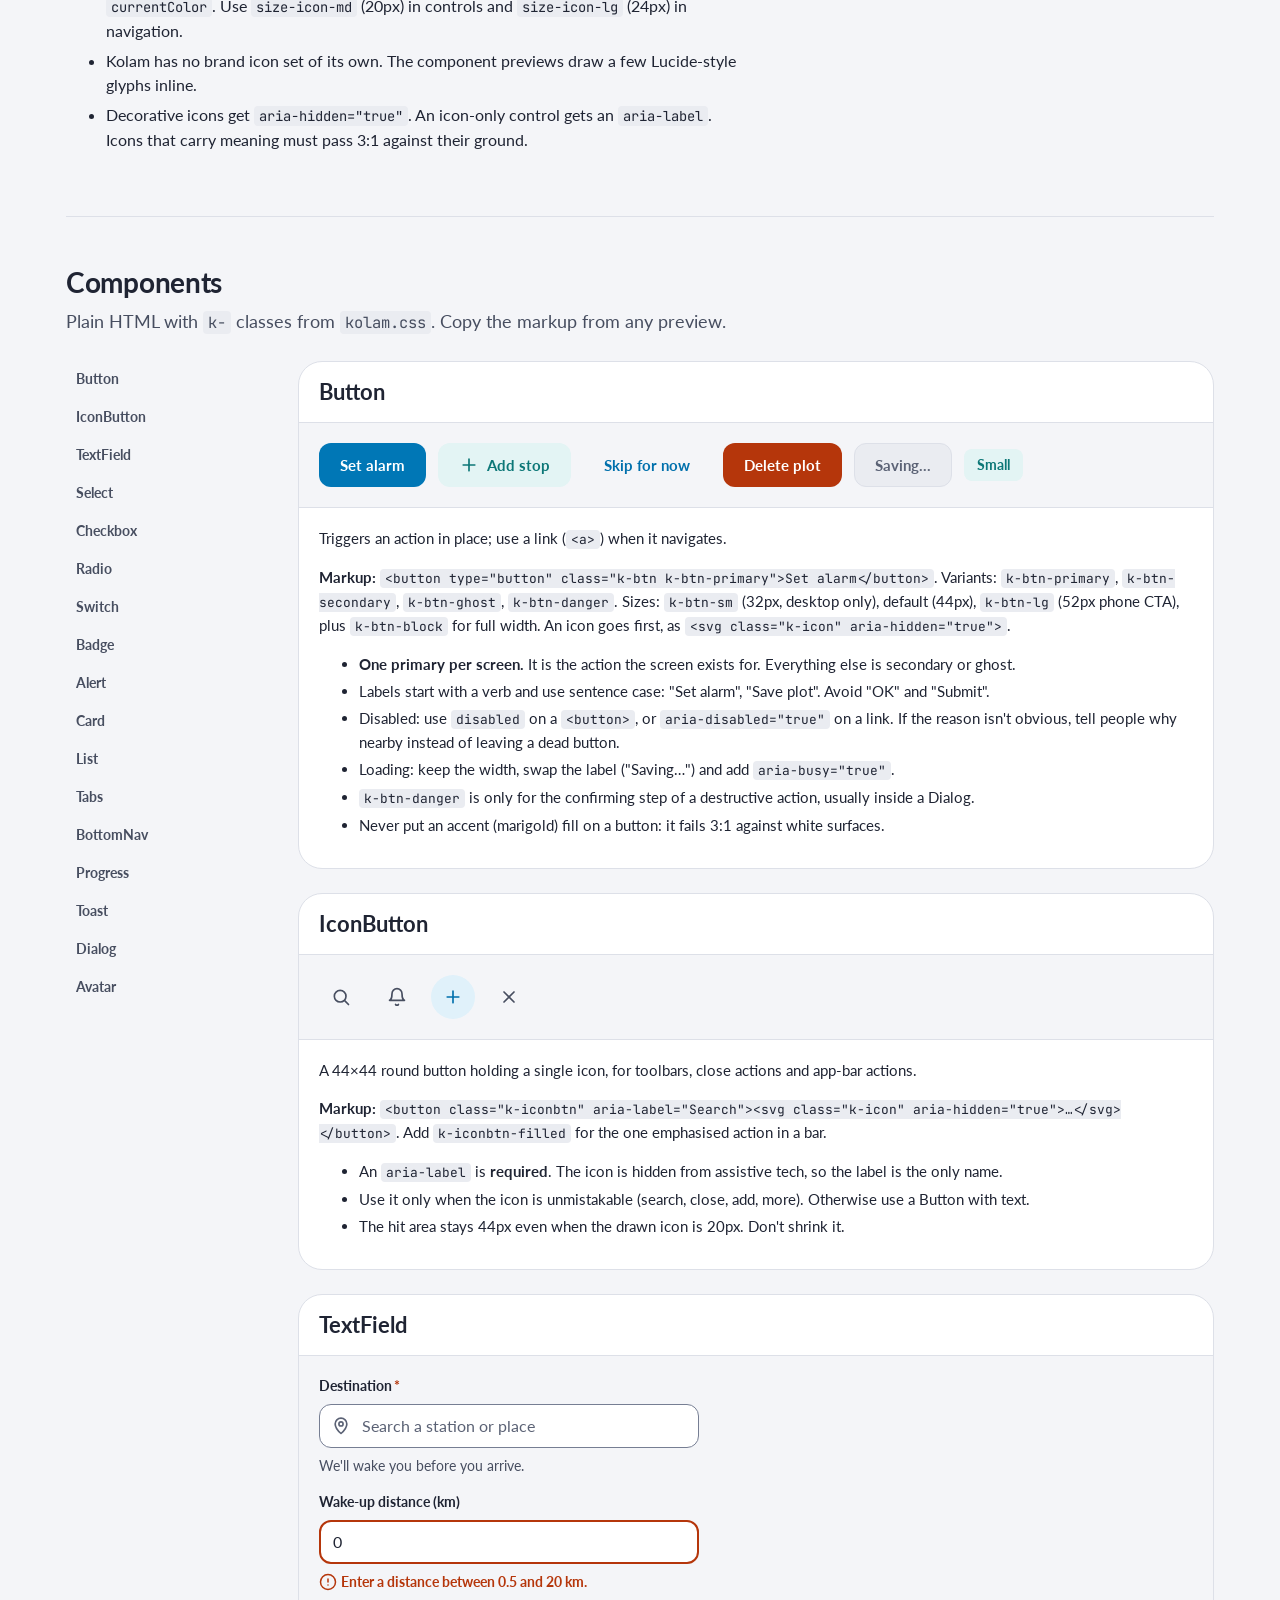
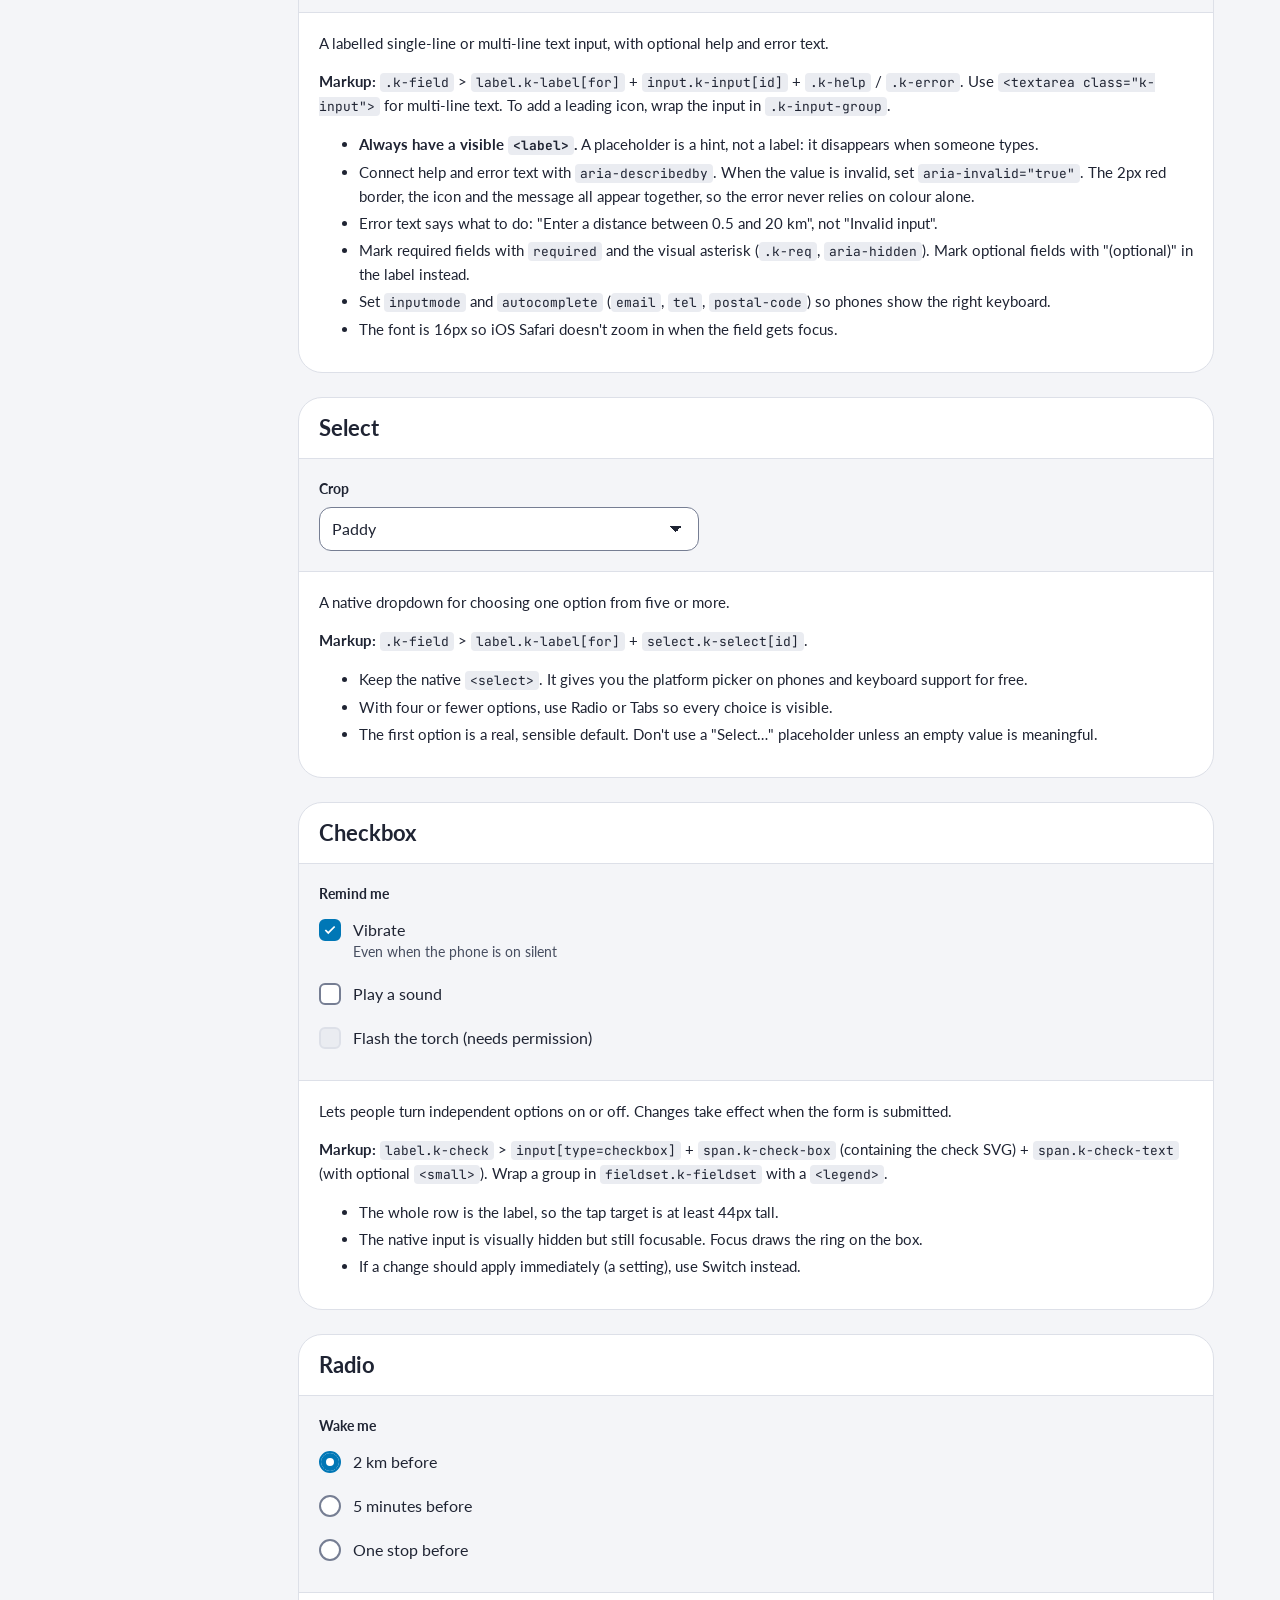
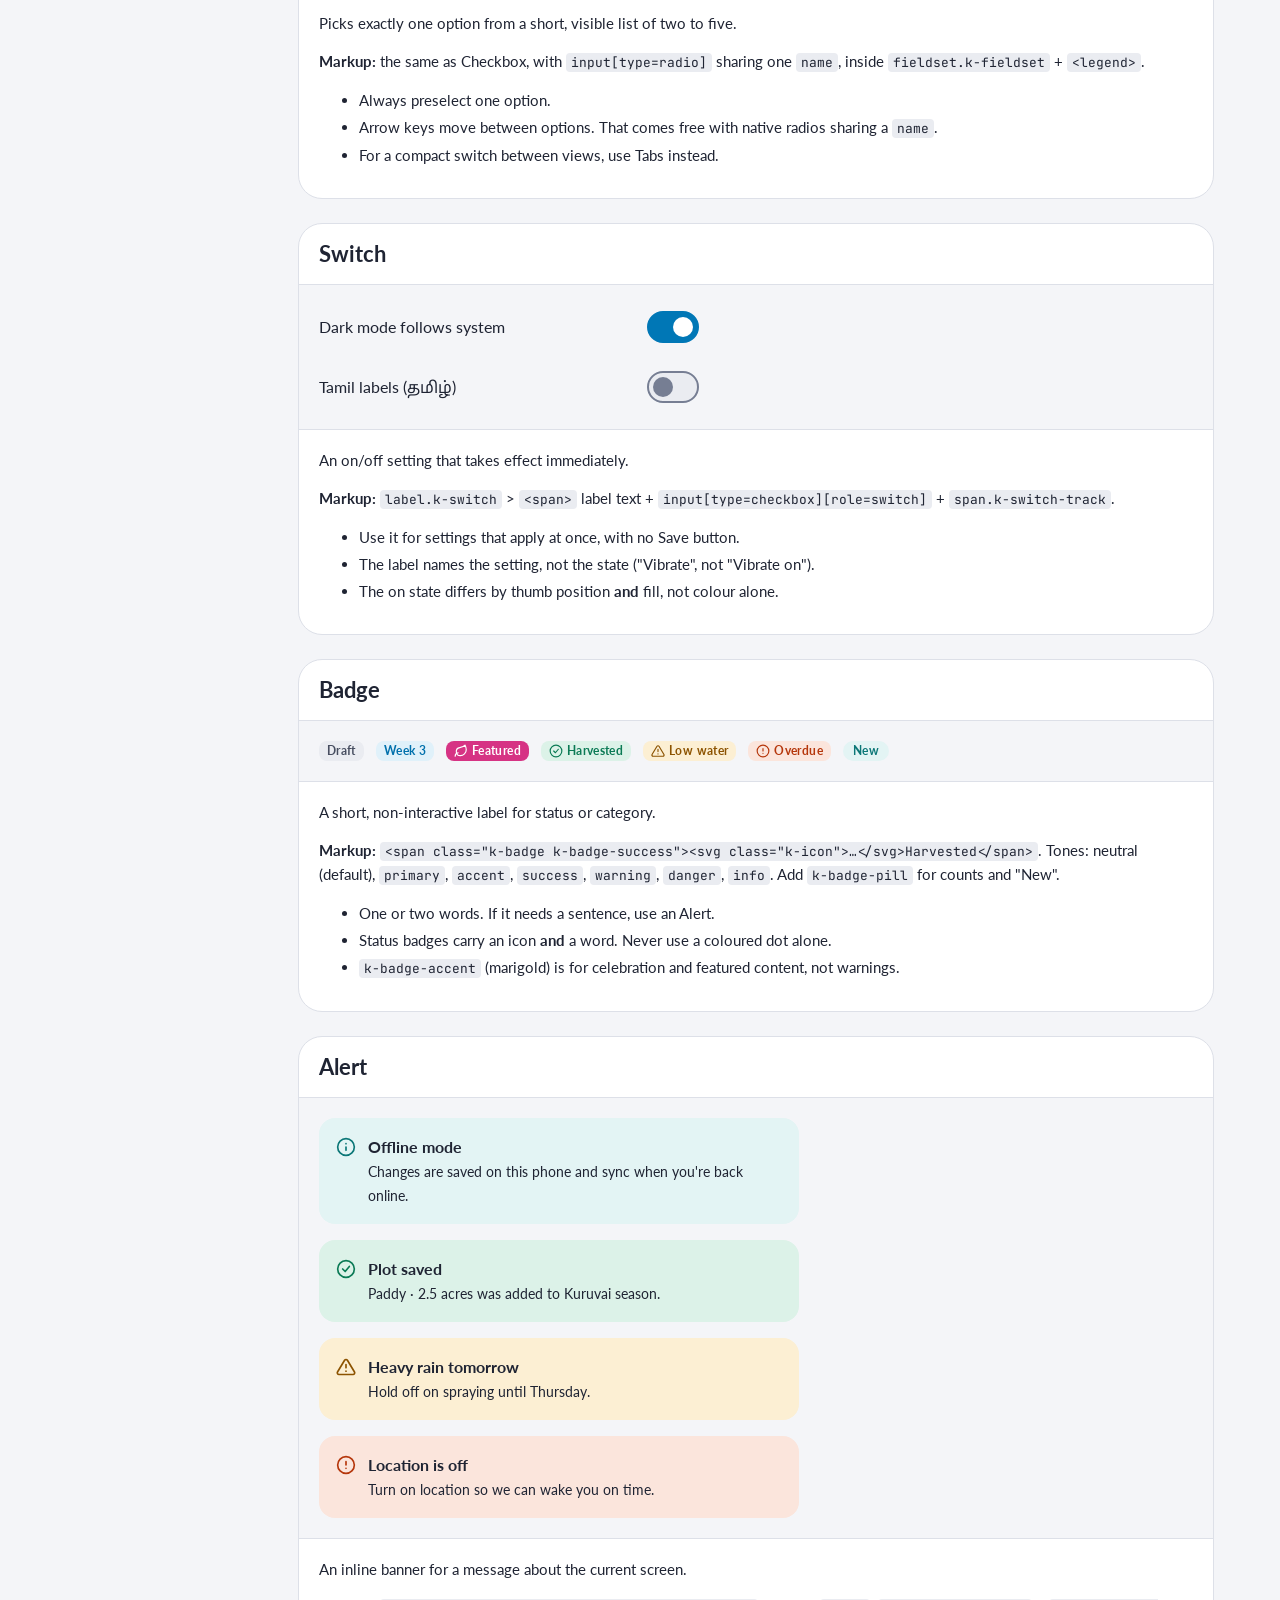
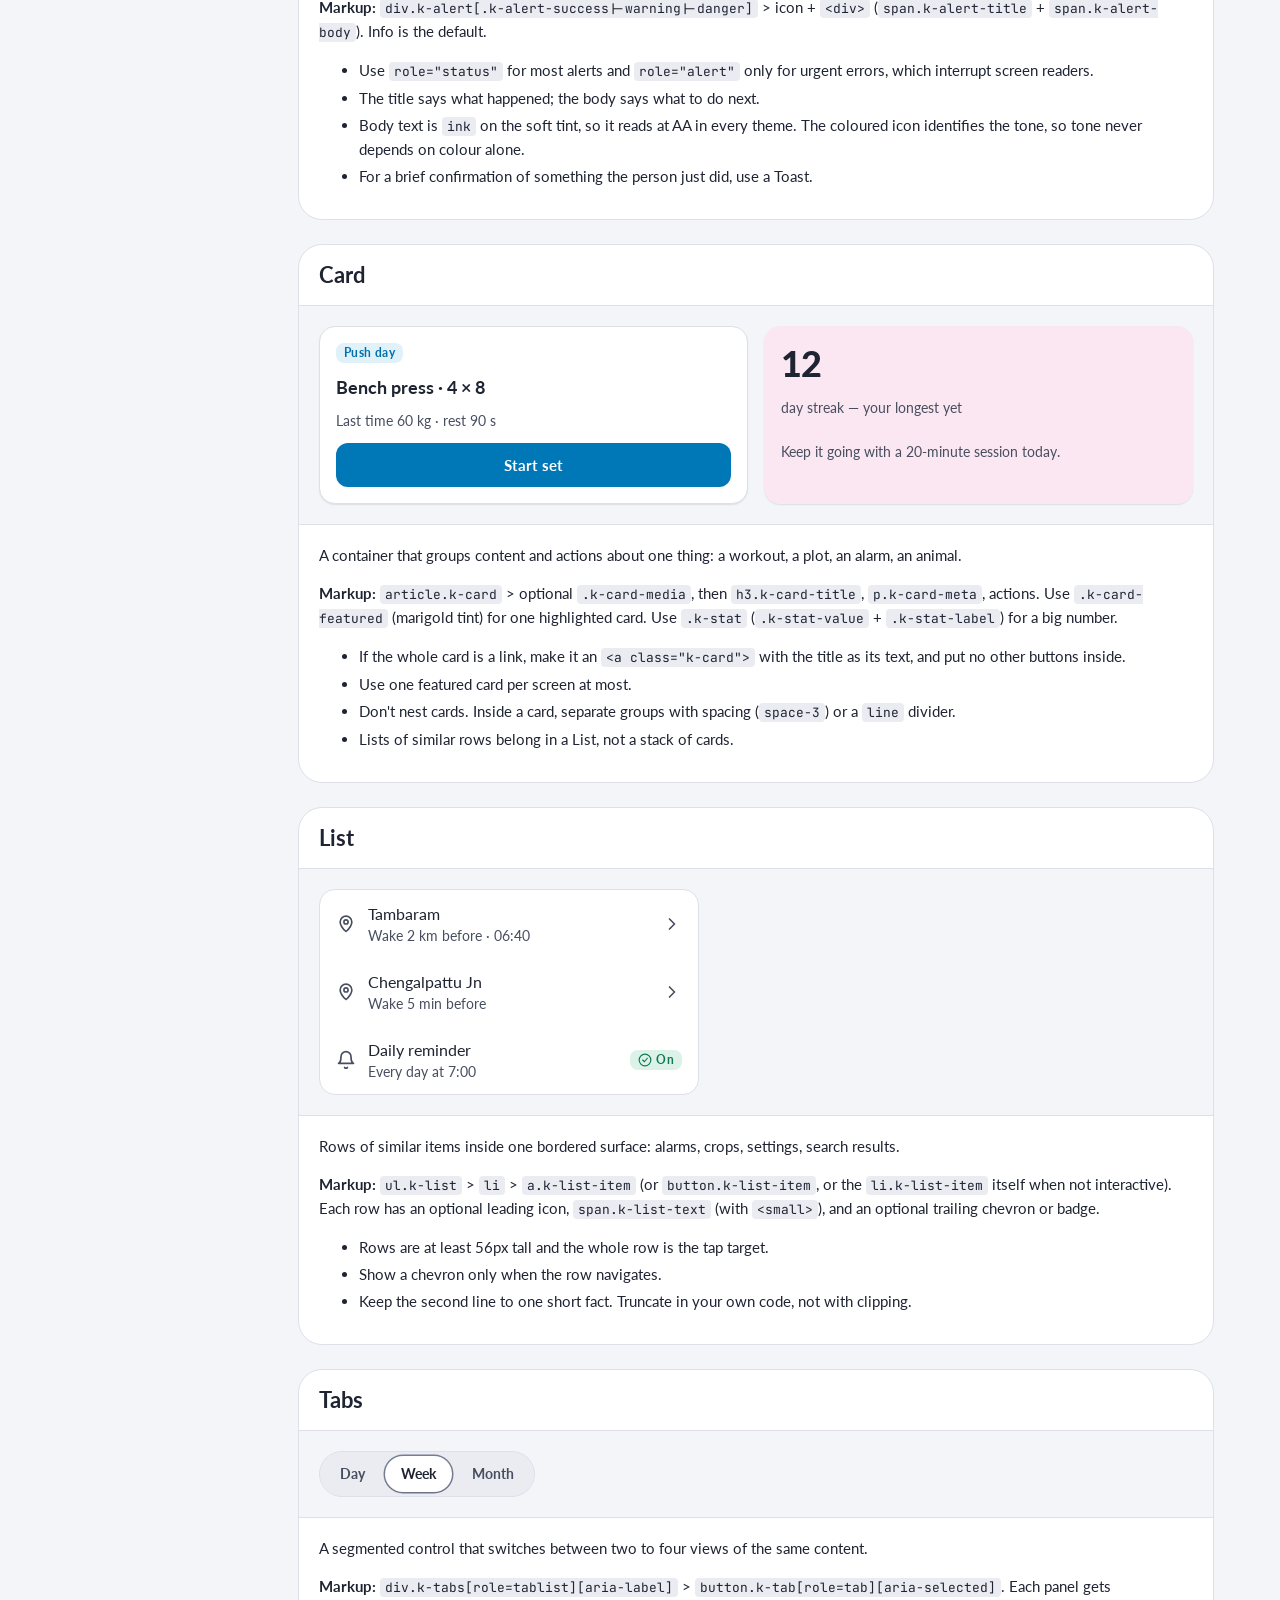
==== commit 278c612a: "Use Lato as the only UI typeface Headings move from Bricolage Grotesque to Lato Bold, display styles" ====
--- a/index.html
+++ b/index.html
@@ -14,7 +14,7 @@
 .skip:focus { left: 16px; }
 .top { position: sticky; top: 0; z-index: 5; background: color-mix(in srgb, var(--bg) 88%, transparent); backdrop-filter: blur(10px); border-bottom: 1px solid var(--line); }
 .top-in { max-width: 1180px; margin: 0 auto; padding: 10px 16px; display: flex; gap: 16px; align-items: center; justify-content: space-between; flex-wrap: wrap; }
-.brand { font: 750 22px/1 var(--font-display); letter-spacing: -0.02em; color: var(--ink); text-decoration: none; display: flex; gap: 10px; align-items: center; }
+.brand { font: 900 22px/1 var(--font-display); letter-spacing: -0.02em; color: var(--ink); text-decoration: none; display: flex; gap: 10px; align-items: center; }
 .brand-dots { display: grid; grid-template-columns: repeat(3, 5px); gap: 3px; }
 .brand-dots i { width: 5px; height: 5px; border-radius: 50%; background: var(--primary); }
 .brand-dots i:nth-child(5) { background: var(--accent); }
@@ -25,8 +25,8 @@
 section { padding-block: 48px; border-bottom: 1px solid var(--line); }
 section > h2 { font: 700 28px/34px var(--font-display); letter-spacing: -0.01em; margin: 0 0 8px; text-wrap: balance; }
 .lede { color: var(--ink-2); max-width: 68ch; margin: 0 0 24px; font-size: 18px; line-height: 28px; }
-h3 { font: 650 22px/28px var(--font-display); margin: 32px 0 12px; }
-h4 { font: 650 18px/24px var(--font-display); margin: 24px 0 8px; }
+h3 { font: 700 22px/28px var(--font-display); margin: 32px 0 12px; }
+h4 { font: 700 18px/24px var(--font-display); margin: 24px 0 8px; }
 .prose { max-width: 76ch; }
 .prose p, .prose li { color: var(--ink); }
 .prose li { margin-bottom: 6px; }
@@ -35,7 +35,7 @@
 .hero-text { display: grid; gap: 20px; }
 .hero .facts { grid-column: 1 / -1; }
 @media (max-width: 820px) { .hero { grid-template-columns: 1fr; } .cover-wrap { order: -1; } }
-.hero h1 { font: 750 clamp(56px, 11vw, 120px)/0.92 var(--font-display); letter-spacing: -0.03em; margin: 0; }
+.hero h1 { font: 900 clamp(56px, 11vw, 120px)/0.92 var(--font-display); letter-spacing: -0.03em; margin: 0; }
 .hero p { font-size: 18px; line-height: 28px; color: var(--ink-2); max-width: 60ch; margin: 0; }
 .hero-actions { display: flex; gap: 12px; flex-wrap: wrap; }
 .cover-svg { width: 100%; height: auto; max-width: 100%; display: block; }
@@ -46,7 +46,7 @@
 .brand-card { margin: 0; border-radius: var(--radius-xl); overflow: hidden; border: 1px solid var(--line); background: var(--surface); display: grid; }
 .bc-main { display: grid; gap: 2px; padding: 20px; min-height: 168px; align-content: end; }
 .bc-role { font: 700 12px/16px var(--font-sans); letter-spacing: .06em; text-transform: uppercase; opacity: .9; }
-.bc-name { font: 700 24px/30px var(--font-display); letter-spacing: -0.01em; }
+.bc-name { font: 900 24px/30px var(--font-display); letter-spacing: -0.01em; }
 .bc-hex { font: 500 15px/20px var(--font-mono); }
 .bc-cr { font-size: 13px; line-height: 18px; opacity: .9; margin-top: 6px; }
 .bc-tint { display: flex; justify-content: space-between; gap: 8px; flex-wrap: wrap; padding: 10px 20px; font: 700 13px/18px var(--font-sans); }
@@ -188,13 +188,14 @@
 </section>
 
 <section id="type"><h2>Typography</h2>
-  <ul class="prose"><li><code>--font-display</code> Bricolage Grotesque</li><li><code>--font-sans</code> Lato</li><li><code>--font-mono</code> JetBrains Mono</li></ul>
-  <div class="ty-row"><div class="ty-meta"><code>.display-xl</code><small>48px / 52px · 750</small></div><div class="display-xl ty-sample">Wake me at Tambaram</div></div><div class="ty-row"><div class="ty-meta"><code>.display-lg</code><small>36px / 40px · 700</small></div><div class="display-lg ty-sample">Today&#x27;s harvest</div></div><div class="ty-row"><div class="ty-meta"><code>.heading-1</code><small>28px / 34px · 700</small></div><div class="heading-1 ty-sample">Push day · Week 3</div></div><div class="ty-row"><div class="ty-meta"><code>.heading-2</code><small>22px / 28px · 650</small></div><div class="heading-2 ty-sample">Upcoming alarms</div></div><div class="ty-row"><div class="ty-meta"><code>.heading-3</code><small>18px / 24px · 650</small></div><div class="heading-3 ty-sample">Paddy · Kuruvai season</div></div><div class="ty-row"><div class="ty-meta"><code>.body-lg</code><small>18px / 28px · 400</small></div><div class="body-lg ty-sample">Set a destination and sleep — we&#x27;ll wake you 2 km before.</div></div><div class="ty-row"><div class="ty-meta"><code>.body</code><small>16px / 24px · 400</small></div><div class="body ty-sample">Water the seedlings early, before 9 am.</div></div><div class="ty-row"><div class="ty-meta"><code>.body-sm</code><small>14px / 20px · 400</small></div><div class="body-sm ty-sample">Last synced 4 minutes ago</div></div><div class="ty-row"><div class="ty-meta"><code>.label</code><small>14px / 20px · 700</small></div><div class="label ty-sample">Destination</div></div><div class="ty-row"><div class="ty-meta"><code>.caption</code><small>12px / 16px · 700</small></div><div class="caption ty-sample">UPDATED · 31 OCT</div></div><div class="ty-row"><div class="ty-meta"><code>.mono</code><small>14px / 20px · 400</small></div><div class="mono ty-sample">12.9716° N, 80.2210° E</div></div>
+  <ul class="prose"><li><code>--font-display</code> Lato</li><li><code>--font-sans</code> Lato</li><li><code>--font-mono</code> JetBrains Mono</li></ul>
+  <div class="ty-row"><div class="ty-meta"><code>.display-xl</code><small>48px / 52px · 900</small></div><div class="display-xl ty-sample">Wake me at Tambaram</div></div><div class="ty-row"><div class="ty-meta"><code>.display-lg</code><small>36px / 40px · 900</small></div><div class="display-lg ty-sample">Today&#x27;s harvest</div></div><div class="ty-row"><div class="ty-meta"><code>.heading-1</code><small>28px / 34px · 700</small></div><div class="heading-1 ty-sample">Push day · Week 3</div></div><div class="ty-row"><div class="ty-meta"><code>.heading-2</code><small>22px / 28px · 700</small></div><div class="heading-2 ty-sample">Upcoming alarms</div></div><div class="ty-row"><div class="ty-meta"><code>.heading-3</code><small>18px / 24px · 700</small></div><div class="heading-3 ty-sample">Paddy · Kuruvai season</div></div><div class="ty-row"><div class="ty-meta"><code>.body-lg</code><small>18px / 28px · 400</small></div><div class="body-lg ty-sample">Set a destination and sleep — we&#x27;ll wake you 2 km before.</div></div><div class="ty-row"><div class="ty-meta"><code>.body</code><small>16px / 24px · 400</small></div><div class="body ty-sample">Water the seedlings early, before 9 am.</div></div><div class="ty-row"><div class="ty-meta"><code>.body-sm</code><small>14px / 20px · 400</small></div><div class="body-sm ty-sample">Last synced 4 minutes ago</div></div><div class="ty-row"><div class="ty-meta"><code>.label</code><small>14px / 20px · 700</small></div><div class="label ty-sample">Destination</div></div><div class="ty-row"><div class="ty-meta"><code>.caption</code><small>12px / 16px · 700</small></div><div class="caption ty-sample">UPDATED · 31 OCT</div></div><div class="ty-row"><div class="ty-meta"><code>.mono</code><small>14px / 20px · 400</small></div><div class="mono ty-sample">12.9716° N, 80.2210° E</div></div>
   <div class="prose"><ul>
-<li><strong>Bricolage Grotesque</strong> (<code>display</code>) sets <code>display-xl</code>, <code>display-lg</code> and <code>heading-1</code> to <code>heading-3</code>: titles, big numbers and the app's personality.</li>
-<li><strong>Lato</strong> (<code>sans</code>) sets everything people read and tap: <code>body-lg</code>, <code>body</code>, <code>body-sm</code>, <code>label</code>, <code>caption</code>. It's free under the SIL Open Font License. Use only Regular (400) and Bold (700): Lato has no 500 or 600, so labels, buttons, badges and captions use 700.</li>
+<li><strong>Lato</strong> is Kolam's one typeface. It's free under the SIL Open Font License. <code>display</code> and <code>sans</code> both point to it.</li>
+<li>Use three weights only: Regular (400) for reading, Bold (700) for headings, labels, buttons, badges and captions, and Black (900) for <code>display-xl</code>, <code>display-lg</code> and big stat numbers. Lato has no 500, 600 or 800, so don't ask for them.</li>
+<li>Hierarchy comes from size and weight, not from a second font: <code>display-xl</code> and <code>display-lg</code> in Black, <code>heading-1</code> to <code>heading-3</code> in Bold, body text in Regular.</li>
 <li><strong>JetBrains Mono</strong> (<code>mono</code>) is for coordinates, codes and aligned figures.</li>
-<li>Load all three from Google Fonts. Each stack falls back to Noto Sans Tamil, then the system UI font.</li>
+<li>Load Lato (400, 700, 900, and italic 400) and JetBrains Mono from Google Fonts. Each stack falls back to Noto Sans Tamil, then the system UI font.</li>
 <li>Running text is <code>body</code> at 16px. Never go smaller for sentences. <code>caption</code> (12px) is the floor, and only for labels and timestamps.</li>
 <li>Keep line length within <code>size-measure</code> (68ch). Headings use <code>text-wrap: balance</code>.</li>
 <li>Tamil text gets more line height: <code>:lang(ta)</code> sets 1.7. Mark Tamil content with <code>lang="ta"</code>.</li>
@@ -228,22 +229,19 @@
   <div class="comp-layout"><ul class="comp-nav"><li><a href="#c-button">Button</a></li><li><a href="#c-iconbutton">IconButton</a></li><li><a href="#c-textfield">TextField</a></li><li><a href="#c-select">Select</a></li><li><a href="#c-checkbox">Checkbox</a></li><li><a href="#c-radio">Radio</a></li><li><a href="#c-switch">Switch</a></li><li><a href="#c-badge">Badge</a></li><li><a href="#c-alert">Alert</a></li><li><a href="#c-card">Card</a></li><li><a href="#c-list">List</a></li><li><a href="#c-tabs">Tabs</a></li><li><a href="#c-bottomnav">BottomNav</a></li><li><a href="#c-progress">Progress</a></li><li><a href="#c-toast">Toast</a></li><li><a href="#c-dialog">Dialog</a></li><li><a href="#c-avatar">Avatar</a></li></ul><div><article class="comp" id="c-button"><h3>Button</h3><div class="comp-preview"><div class="pv">
   <button class="k-btn k-btn-primary" type="button">Set alarm</button>
   <button class="k-btn k-btn-secondary" type="button"><svg class="k-icon" viewBox="0 0 24 24" aria-hidden="true"><path d="M12 5v14M5 12h14"/></svg>Add stop</button>
-  <button class="k-btn k-btn-accent" type="button">Join the challenge</button>
-  <button class="k-btn k-btn-outline" type="button">Details</button>
   <button class="k-btn k-btn-ghost" type="button">Skip for now</button>
   <button class="k-btn k-btn-danger" type="button">Delete plot</button>
   <button class="k-btn k-btn-primary" type="button" disabled>Saving…</button>
-  <button class="k-btn k-btn-secondary-solid k-btn-sm" type="button">Small solid teal</button>
+  <button class="k-btn k-btn-secondary k-btn-sm" type="button">Small</button>
 </div></div><div class="comp-doc"><p>Triggers an action in place; use a link (<code>&lt;a&gt;</code>) when it navigates.</p>
-<p><strong>Markup:</strong> <code>&lt;button type="button" class="k-btn k-btn-primary"&gt;Set alarm&lt;/button&gt;</code>. Variants: <code>k-btn-primary</code> (Ocean Azure), <code>k-btn-secondary</code> (tonal Deep Teal), <code>k-btn-secondary-solid</code> (solid teal), <code>k-btn-accent</code> (Magenta Rose), <code>k-btn-outline</code> (neutral), <code>k-btn-ghost</code>, <code>k-btn-danger</code>. Sizes: <code>k-btn-sm</code> (32px, desktop only), default (44px), <code>k-btn-lg</code> (52px phone CTA), plus <code>k-btn-block</code> for full width. An icon goes first, as <code>&lt;svg class="k-icon" aria-hidden="true"&gt;</code>.</p>
-<ul>
-<li><strong>One primary per screen.</strong> It is the action the screen exists for. Everything else is secondary, outline or ghost.</li>
+<p><strong>Markup:</strong> <code>&lt;button type="button" class="k-btn k-btn-primary"&gt;Set alarm&lt;/button&gt;</code>. Variants: <code>k-btn-primary</code>, <code>k-btn-secondary</code>, <code>k-btn-ghost</code>, <code>k-btn-danger</code>. Sizes: <code>k-btn-sm</code> (32px, desktop only), default (44px), <code>k-btn-lg</code> (52px phone CTA), plus <code>k-btn-block</code> for full width. An icon goes first, as <code>&lt;svg class="k-icon" aria-hidden="true"&gt;</code>.</p>
+<ul>
+<li><strong>One primary per screen.</strong> It is the action the screen exists for. Everything else is secondary or ghost.</li>
 <li>Labels start with a verb and use sentence case: "Set alarm", "Save plot". Avoid "OK" and "Submit".</li>
 <li>Disabled: use <code>disabled</code> on a <code>&lt;button&gt;</code>, or <code>aria-disabled="true"</code> on a link. If the reason isn't obvious, tell people why nearby instead of leaving a dead button.</li>
 <li>Loading: keep the width, swap the label ("Saving…") and add <code>aria-busy="true"</code>.</li>
 <li><code>k-btn-danger</code> is only for the confirming step of a destructive action, usually inside a Dialog.</li>
-<li><code>k-btn-accent</code> is a call-to-action highlight (join, upgrade, try something new). Use at most one per screen, and never next to a primary button.</li>
-<li>Solid teal uses <code>secondary-strong</code>, not the brand <span class="hex"><i style="background:#0E8C8C" aria-hidden="true"></i><code>#0E8C8C</code></span>: white text on the brand teal is only 4.08:1, which fails AA.</li>
+<li>Never put an accent (marigold) fill on a button: it fails 3:1 against white surfaces.</li>
 </ul></div></article><article class="comp" id="c-iconbutton"><h3>IconButton</h3><div class="comp-preview"><div class="pv">
   <button class="k-iconbtn" type="button" aria-label="Search"><svg class="k-icon" viewBox="0 0 24 24" aria-hidden="true"><circle cx="11" cy="11" r="7"/><path d="m21 21-4.3-4.3"/></svg></button>
   <button class="k-iconbtn" type="button" aria-label="Notifications"><svg class="k-icon" viewBox="0 0 24 24" aria-hidden="true"><path d="M6 8a6 6 0 1 1 12 0c0 7 3 8 3 8H3s3-1 3-8"/><path d="M10.3 21a2 2 0 0 0 3.4 0"/></svg></button>
@@ -318,19 +316,17 @@
 </ul></div></article><article class="comp" id="c-badge"><h3>Badge</h3><div class="comp-preview"><div class="pv">
   <span class="k-badge">Draft</span>
   <span class="k-badge k-badge-primary">Week 3</span>
-  <span class="k-badge k-badge-secondary">Kharif</span>
   <span class="k-badge k-badge-accent"><svg class="k-icon" viewBox="0 0 24 24" aria-hidden="true"><path d="M11 20A7 7 0 0 1 9.8 6.1C15.5 5 17 4.5 19 2c1 2 2 4.2 2 8 0 5.5-4.8 10-10 10Z"/><path d="M2 21c0-3 1.9-5.4 5.1-6"/></svg>Featured</span>
   <span class="k-badge k-badge-success"><svg class="k-icon" viewBox="0 0 24 24" aria-hidden="true"><circle cx="12" cy="12" r="10"/><path d="m8 12 3 3 5-6"/></svg>Harvested</span>
   <span class="k-badge k-badge-warning"><svg class="k-icon" viewBox="0 0 24 24" aria-hidden="true"><path d="M10.3 3.9 1.8 18a2 2 0 0 0 1.7 3h17a2 2 0 0 0 1.7-3L13.7 3.9a2 2 0 0 0-3.4 0Z"/><path d="M12 9v4M12 17h.01"/></svg>Low water</span>
   <span class="k-badge k-badge-danger"><svg class="k-icon" viewBox="0 0 24 24" aria-hidden="true"><circle cx="12" cy="12" r="10"/><path d="M12 8v4M12 16h.01"/></svg>Overdue</span>
   <span class="k-badge k-badge-info k-badge-pill">New</span>
-  <span class="k-count" aria-label="3 unread notifications">3</span>
 </div></div><div class="comp-doc"><p>A short, non-interactive label for status or category.</p>
-<p><strong>Markup:</strong> <code>&lt;span class="k-badge k-badge-success"&gt;&lt;svg class="k-icon"&gt;…&lt;/svg&gt;Harvested&lt;/span&gt;</code>. Tones: neutral (default), <code>primary</code>, <code>secondary</code> (tags), <code>accent</code>, <code>success</code>, <code>warning</code>, <code>danger</code>, <code>info</code>. Add <code>k-badge-pill</code> for "New". For notification counts, use <code>&lt;span class="k-count" aria-label="3 unread notifications"&gt;3&lt;/span&gt;</code>.</p>
+<p><strong>Markup:</strong> <code>&lt;span class="k-badge k-badge-success"&gt;&lt;svg class="k-icon"&gt;…&lt;/svg&gt;Harvested&lt;/span&gt;</code>. Tones: neutral (default), <code>primary</code>, <code>accent</code>, <code>success</code>, <code>warning</code>, <code>danger</code>, <code>info</code>. Add <code>k-badge-pill</code> for counts and "New".</p>
 <ul>
 <li>One or two words. If it needs a sentence, use an Alert.</li>
 <li>Status badges carry an icon <strong>and</strong> a word. Never use a coloured dot alone.</li>
-<li><code>k-badge-accent</code> and <code>k-count</code> (Magenta Rose) are for notifications and highlights, never for errors. Errors use <code>danger</code>, with an icon.</li>
+<li><code>k-badge-accent</code> (marigold) is for celebration and featured content, not warnings.</li>
 </ul></div></article><article class="comp" id="c-alert"><h3>Alert</h3><div class="comp-preview"><div class="pv-col" style="max-width:520px">
   <div class="k-alert" role="status"><svg class="k-icon" viewBox="0 0 24 24" aria-hidden="true"><circle cx="12" cy="12" r="10"/><path d="M12 16v-4M12 8h.01"/></svg><div><span class="k-alert-title">Offline mode</span><span class="k-alert-body">Changes are saved on this phone and sync when you're back online.</span></div></div>
   <div class="k-alert k-alert-success" role="status"><svg class="k-icon" viewBox="0 0 24 24" aria-hidden="true"><circle cx="12" cy="12" r="10"/><path d="m8 12 3 3 5-6"/></svg><div><span class="k-alert-title">Plot saved</span><span class="k-alert-body">Paddy · 2.5 acres was added to Kuruvai season.</span></div></div>
@@ -355,7 +351,7 @@
     <p class="k-card-meta">Keep it going with a 20-minute session today.</p>
   </article>
 </div></div><div class="comp-doc"><p>A container that groups content and actions about one thing: a workout, a plot, an alarm, an animal.</p>
-<p><strong>Markup:</strong> <code>article.k-card</code> &gt; optional <code>.k-card-media</code>, then <code>h3.k-card-title</code>, <code>p.k-card-meta</code>, actions. Use <code>.k-card-featured</code> (Magenta Rose tint) for one highlighted card. Use <code>.k-stat</code> (<code>.k-stat-value</code> + <code>.k-stat-label</code>) for a big number.</p>
+<p><strong>Markup:</strong> <code>article.k-card</code> &gt; optional <code>.k-card-media</code>, then <code>h3.k-card-title</code>, <code>p.k-card-meta</code>, actions. Use <code>.k-card-featured</code> (marigold tint) for one highlighted card. Use <code>.k-stat</code> (<code>.k-stat-value</code> + <code>.k-stat-label</code>) for a big number.</p>
 <ul>
 <li>If the whole card is a link, make it an <code>&lt;a class="k-card"&gt;</code> with the title as its text, and put no other buttons inside.</li>
 <li>Use one featured card per screen at most.</li>
@@ -475,7 +471,7 @@
   </div>
 </section>
 </main>
-<footer>Kolam · made by Gopinath · fonts: Bricolage Grotesque, Lato, JetBrains Mono (SIL OFL) · icons in the style of Lucide (ISC)</footer>
+<footer>Kolam · made by Gopinath · fonts: Lato, JetBrains Mono (SIL OFL) · icons in the style of Lucide (ISC)</footer>
 <dialog class="k-dialog" id="demo-dialog" aria-labelledby="dd-t"><h2 class="k-dialog-title" id="dd-t">Delete this plot?</h2><p class="k-dialog-body">This is a live native dialog. Press Esc or choose an option.</p><div class="k-dialog-actions"><button class="k-btn k-btn-outline" type="button" data-close>Keep plot</button><button class="k-btn k-btn-danger" type="button" data-close>Delete plot</button></div></dialog>
 <script>
 var HEX={"bg": {"light": "#f4f5f8", "dark": "#10131b", "contrast": "#ffffff"}, "surface": {"light": "#ffffff", "dark": "#171b26", "contrast": "#ffffff"}, "surface-sunken": {"light": "#eaecf1", "dark": "#0b0d13", "contrast": "#f0f1f4"}, "surface-raised": {"light": "#ffffff", "dark": "#1f2433", "contrast": "#ffffff"}, "line": {"light": "#dde0e8", "dark": "#2a3040", "contrast": "#595959"}, "line-strong": {"light": "#767e93", "dark": "#6f7891", "contrast": "#000000"}, "ink": {"light": "#1f2433", "dark": "#eceef4", "contrast": "#000000"}, "ink-2": {"light": "#474e60", "dark": "#b4bacb", "contrast": "#1a1a1a"}, "ink-muted": {"light": "#5b6275", "dark": "#9097aa", "contrast": "#333333"}, "sidebar": {"light": "#1f2433", "dark": "#0b0d13", "contrast": "#000000"}, "on-sidebar": {"light": "#f4f5f8", "dark": "#eceef4", "contrast": "#ffffff"}, "primary": {"light": "#0077b6", "dark": "#4fb3e8", "contrast": "#005480"}, "primary-hover": {"light": "#006aa2", "dark": "#7cc7f0", "contrast": "#003f60"}, "on-primary": {"light": "#ffffff", "dark": "#04223a", "contrast": "#ffffff"}, "primary-soft": {"light": "#e0f1fa", "dark": "#0b2b40", "contrast": "#e0f1fa"}, "primary-text": {"light": "#0070ac", "dark": "#7cc7f0", "contrast": "#005480"}, "secondary": {"light": "#0e8c8c", "dark": "#3cc4c4", "contrast": "#095959"}, "secondary-strong": {"light": "#0d8080", "dark": "#3cc4c4", "contrast": "#095959"}, "secondary-hover": {"light": "#0b6b6b", "dark": "#6fd8d8", "contrast": "#064545"}, "on-secondary": {"light": "#ffffff", "dark": "#032a2a", "contrast": "#ffffff"}, "secondary-soft": {"light": "#e3f4f4", "dark": "#0b3232", "contrast": "#e3f4f4"}, "secondary-text": {"light": "#0c7777", "dark": "#6fd8d8", "contrast": "#095959"}, "accent": {"light": "#d63384", "dark": "#f06aaa", "contrast": "#921d58"}, "accent-hover": {"light": "#bf2672", "dark": "#f594c2", "contrast": "#73164a"}, "on-accent": {"light": "#ffffff", "dark": "#2a0716", "contrast": "#ffffff"}, "accent-soft": {"light": "#fbe7f1", "dark": "#3d1029", "contrast": "#fbe7f1"}, "accent-text": {"light": "#c52876", "dark": "#f59ac5", "contrast": "#921d58"}, "success": {"light": "#0b7a55", "dark": "#4cc79a", "contrast": "#00533a"}, "success-soft": {"light": "#dcf2e8", "dark": "#0e3326", "contrast": "#dcf2e8"}, "warning": {"light": "#8c5300", "dark": "#f2b44a", "contrast": "#5c3b00"}, "warning-soft": {"light": "#fcefd3", "dark": "#3a2a0c", "contrast": "#fcefd3"}, "danger": {"light": "#b5360b", "dark": "#ff8a63", "contrast": "#8a2400"}, "danger-soft": {"light": "#fbe5dc", "dark": "#42190d", "contrast": "#fbe5dc"}, "on-danger": {"light": "#ffffff", "dark": "#2a0a00", "contrast": "#ffffff"}, "info": {"light": "#0c7777", "dark": "#6fd8d8", "contrast": "#095959"}, "info-soft": {"light": "#e3f4f4", "dark": "#0b3232", "contrast": "#e3f4f4"}, "focus": {"light": "#1d4ed8", "dark": "#9cbcff", "contrast": "#0033cc"}, "scrim": {"light": "#1f243399", "dark": "#000000b3", "contrast": "#000000b3"}};
--- a/tokens.css
+++ b/tokens.css
@@ -254,15 +254,15 @@
   --duration-fast: 120ms;
   --duration-base: 200ms;
   --duration-slow: 320ms;
-  --font-display: "Bricolage Grotesque", "Noto Sans Tamil", ui-sans-serif, system-ui, sans-serif;
+  --font-display: Lato, "Noto Sans Tamil", ui-sans-serif, system-ui, -apple-system, "Segoe UI", sans-serif;
   --font-sans: Lato, "Noto Sans Tamil", ui-sans-serif, system-ui, -apple-system, "Segoe UI", sans-serif;
   --font-mono: "JetBrains Mono", ui-monospace, SFMono-Regular, Menlo, monospace;
 }
-.display-xl { font-family: var(--font-display); font-size: 48px; line-height: 52px; font-weight: 750; letter-spacing: -0.02em; }
-.display-lg { font-family: var(--font-display); font-size: 36px; line-height: 40px; font-weight: 700; letter-spacing: -0.015em; }
+.display-xl { font-family: var(--font-display); font-size: 48px; line-height: 52px; font-weight: 900; letter-spacing: -0.02em; }
+.display-lg { font-family: var(--font-display); font-size: 36px; line-height: 40px; font-weight: 900; letter-spacing: -0.015em; }
 .heading-1 { font-family: var(--font-display); font-size: 28px; line-height: 34px; font-weight: 700; letter-spacing: -0.01em; }
-.heading-2 { font-family: var(--font-display); font-size: 22px; line-height: 28px; font-weight: 650; }
-.heading-3 { font-family: var(--font-display); font-size: 18px; line-height: 24px; font-weight: 650; }
+.heading-2 { font-family: var(--font-display); font-size: 22px; line-height: 28px; font-weight: 700; }
+.heading-3 { font-family: var(--font-display); font-size: 18px; line-height: 24px; font-weight: 700; }
 .body-lg { font-family: var(--font-sans); font-size: 18px; line-height: 28px; font-weight: 400; }
 .body { font-family: var(--font-sans); font-size: 16px; line-height: 24px; font-weight: 400; }
 .body-sm { font-family: var(--font-sans); font-size: 14px; line-height: 20px; font-weight: 400; }
--- a/kolam.css
+++ b/kolam.css
@@ -1,5 +1,5 @@
 /* Kolam components. Load after tokens.css. */
-@import url("https://fonts.googleapis.com/css2?family=Bricolage+Grotesque:opsz,wght@12..96,500..800&family=Lato:ital,wght@0,400;0,700;1,400&family=JetBrains+Mono:wght@400;500&family=Noto+Sans+Tamil:wght@400..700&display=swap");
+@import url("https://fonts.googleapis.com/css2?family=Lato:ital,wght@0,400;0,700;0,900;1,400&family=JetBrains+Mono:wght@400;500&family=Noto+Sans+Tamil:wght@400..700&display=swap");
 
 /* ---------- base ---------- */
 *, *::before, *::after { box-sizing: border-box; }
@@ -96,7 +96,7 @@
 /* ---------- Alert ---------- */
 .k-alert { display: flex; gap: var(--space-3); padding: var(--space-4); border-radius: var(--radius-lg); background: var(--info-soft); color: var(--ink); border: var(--border-hairline) solid transparent; }
 .k-alert > .k-icon { color: var(--info); margin-top: 2px; }
-.k-alert-title { font-weight: 650; display: block; }
+.k-alert-title { font-weight: 700; display: block; }
 .k-alert-body { font-size: 14px; line-height: 20px; color: var(--ink); }
 .k-alert-success { background: var(--success-soft); } .k-alert-success > .k-icon { color: var(--success); }
 .k-alert-warning { background: var(--warning-soft); } .k-alert-warning > .k-icon { color: var(--warning); }
@@ -106,12 +106,12 @@
 /* ---------- Card ---------- */
 .k-card { background: var(--surface); border: var(--border-hairline) solid var(--line); border-radius: var(--radius-lg); padding: var(--space-4); box-shadow: var(--shadow-1); display: grid; gap: var(--space-3); }
 .k-card-media { margin: calc(var(--space-4) * -1) calc(var(--space-4) * -1) 0; border-radius: var(--radius-lg) var(--radius-lg) 0 0; overflow: hidden; aspect-ratio: 16 / 9; background: var(--primary-soft); }
-.k-card-title { font: 650 18px/24px var(--font-display); margin: 0; }
+.k-card-title { font: 700 18px/24px var(--font-display); margin: 0; }
 .k-card-meta { font-size: 14px; line-height: 20px; color: var(--ink-2); margin: 0; }
 .k-card-featured { background: var(--accent-soft); border-color: transparent; }
 a.k-card { color: inherit; text-decoration: none; } a.k-card:hover { border-color: var(--line-strong); }
 .k-stat { display: grid; gap: 2px; }
-.k-stat-value { font: 700 36px/40px var(--font-display); letter-spacing: -0.015em; font-variant-numeric: tabular-nums; }
+.k-stat-value { font: 900 36px/40px var(--font-display); letter-spacing: -0.015em; font-variant-numeric: tabular-nums; }
 .k-stat-label { font-size: 14px; line-height: 20px; color: var(--ink-2); }
 
 /* ---------- List ---------- */
@@ -156,7 +156,7 @@
 /* ---------- Dialog ---------- */
 .k-dialog { width: min(440px, calc(100% - 32px)); border: var(--border-hairline) solid var(--line); border-radius: var(--radius-xl); padding: var(--space-6); background: var(--surface-raised); color: var(--ink); box-shadow: var(--shadow-3); }
 .k-dialog::backdrop { background: var(--scrim); }
-.k-dialog-title { font: 650 22px/28px var(--font-display); margin: 0 0 var(--space-2); }
+.k-dialog-title { font: 700 22px/28px var(--font-display); margin: 0 0 var(--space-2); }
 .k-dialog-body { color: var(--ink-2); margin: 0 0 var(--space-6); }
 .k-dialog-actions { display: flex; flex-wrap: wrap; justify-content: flex-end; gap: var(--space-3); }
 
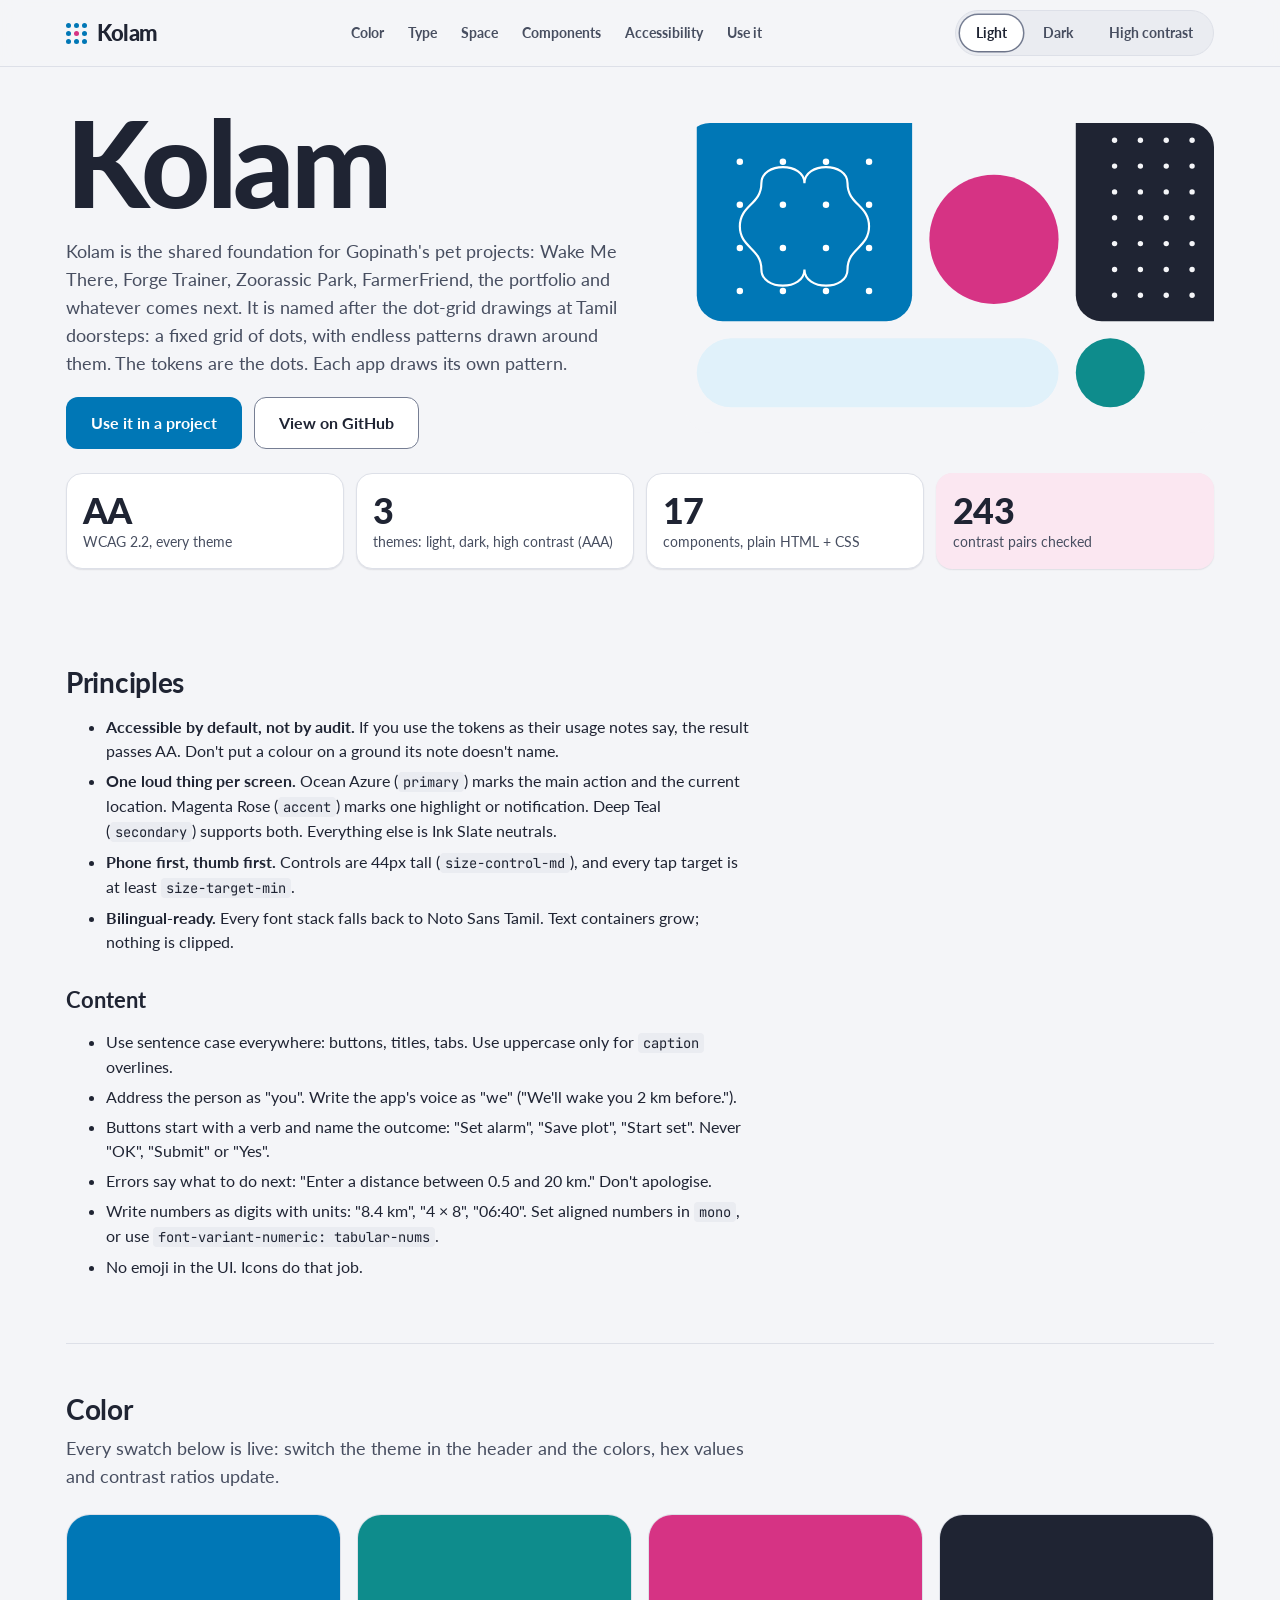
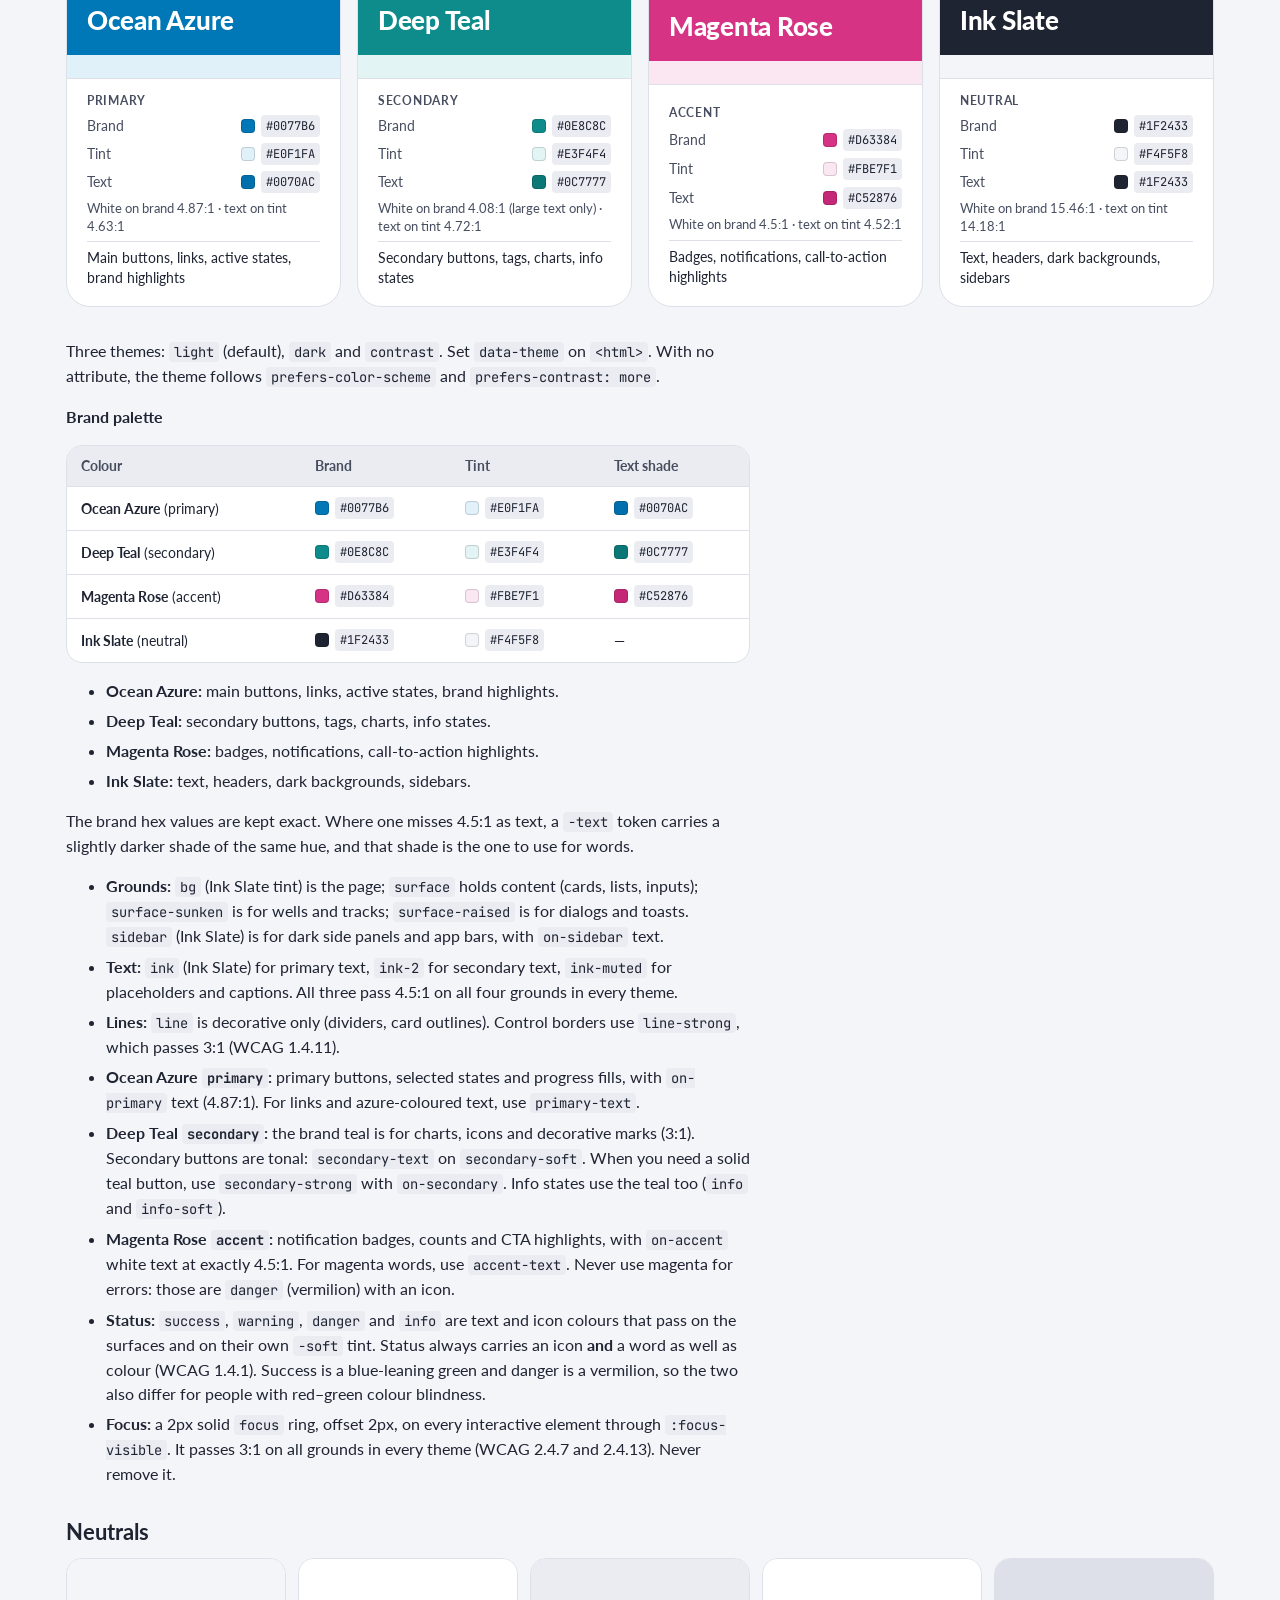
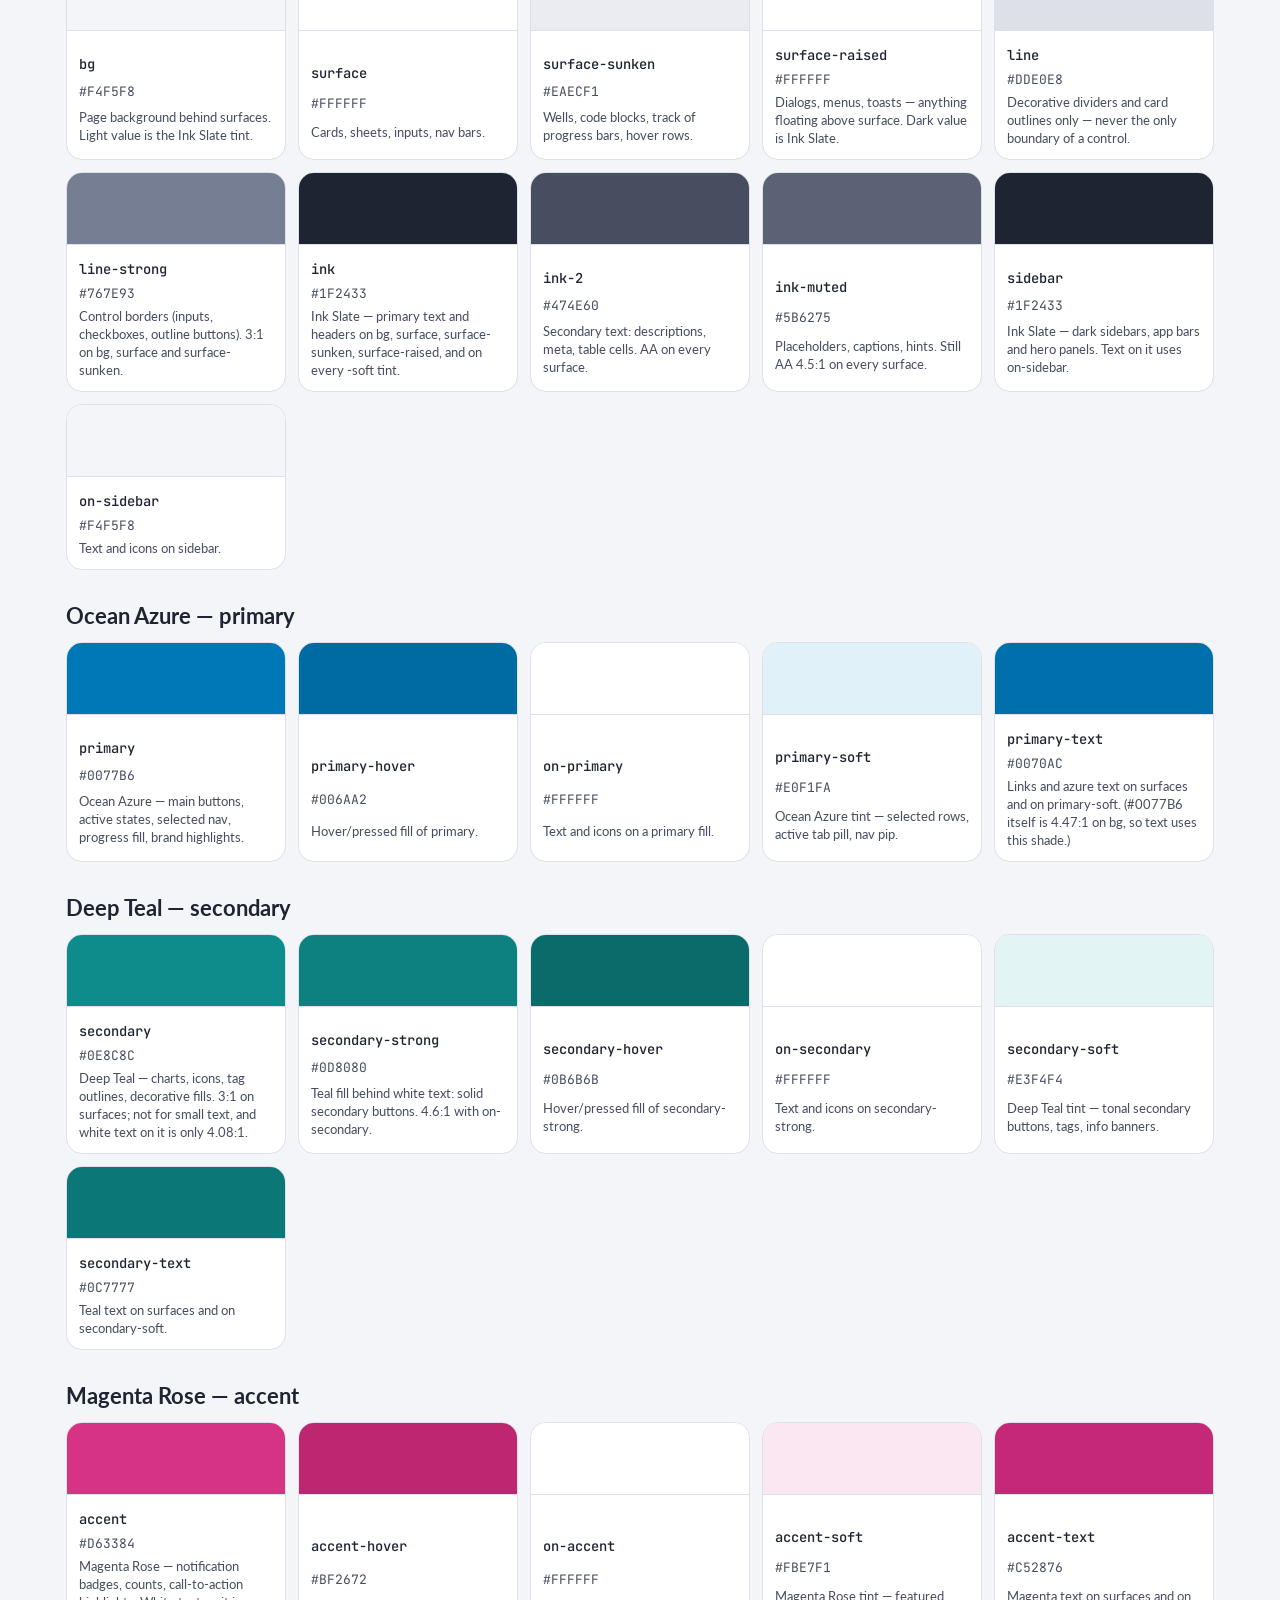
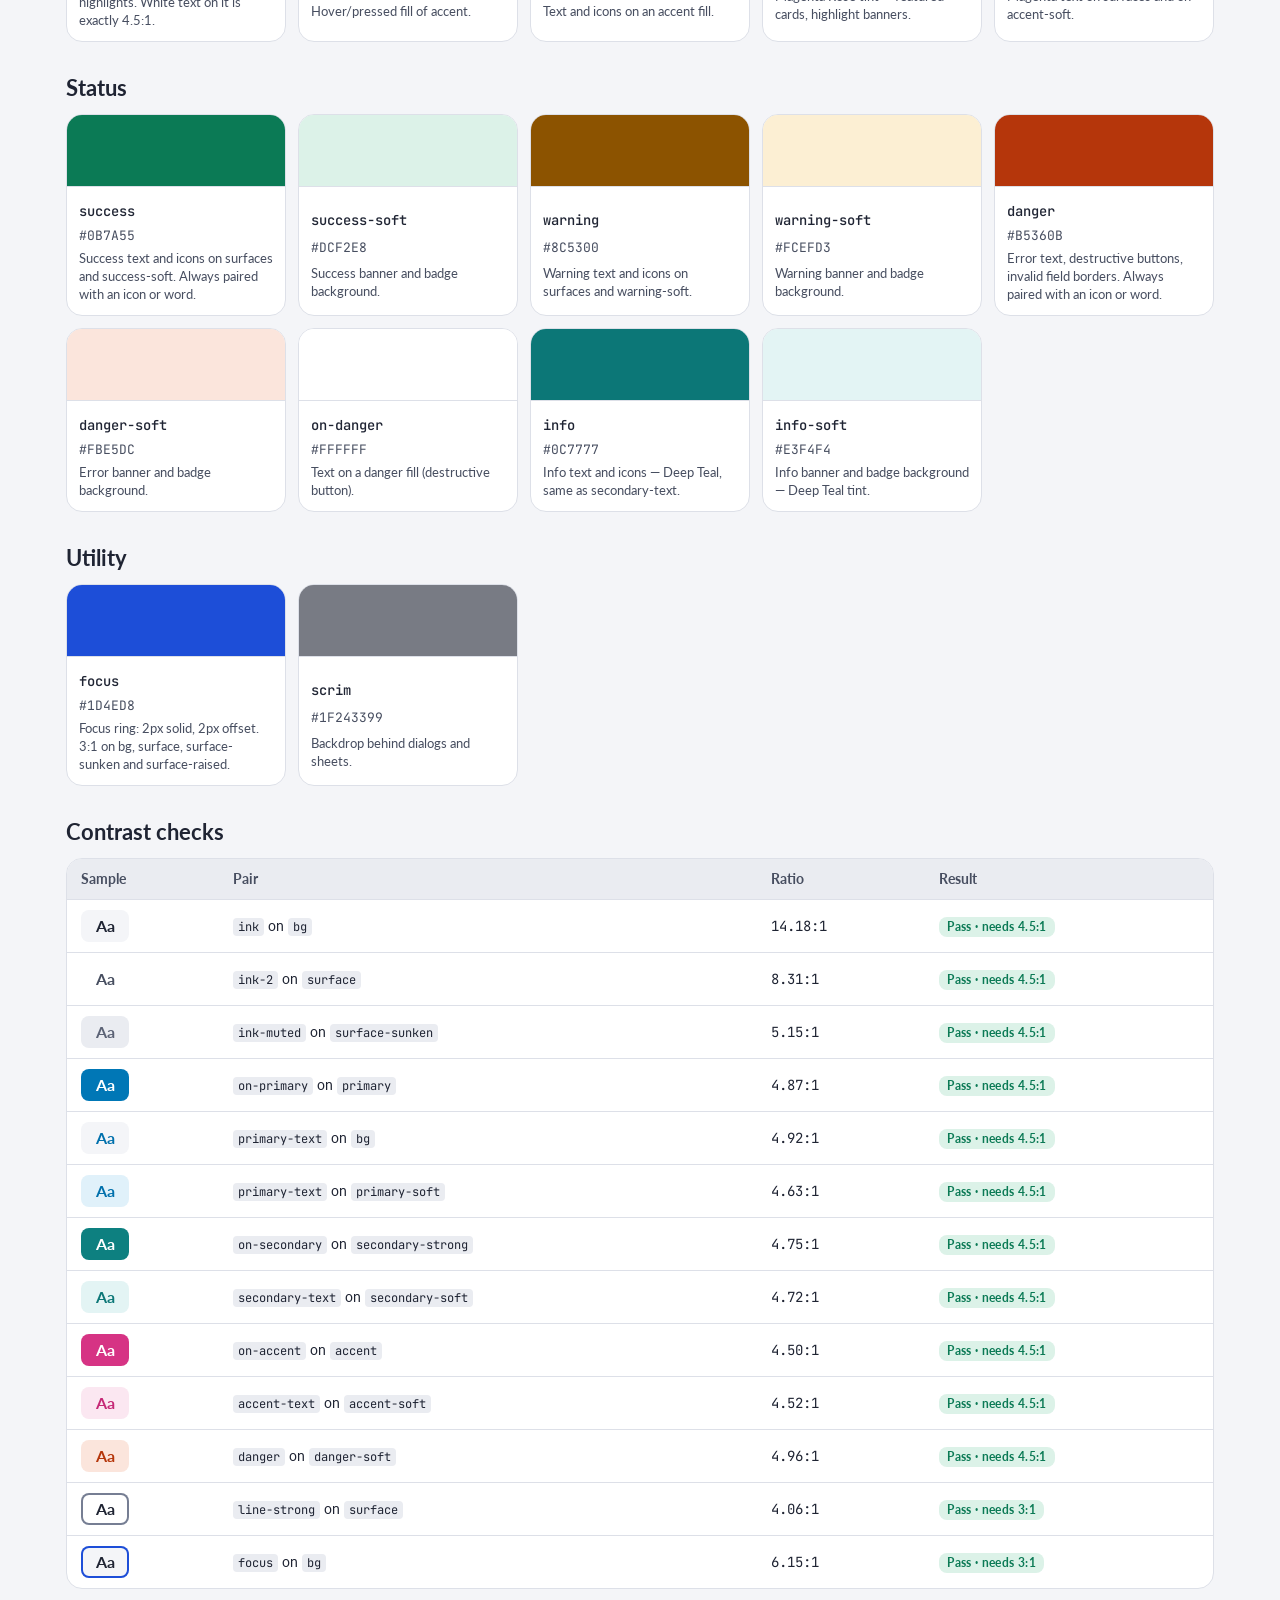
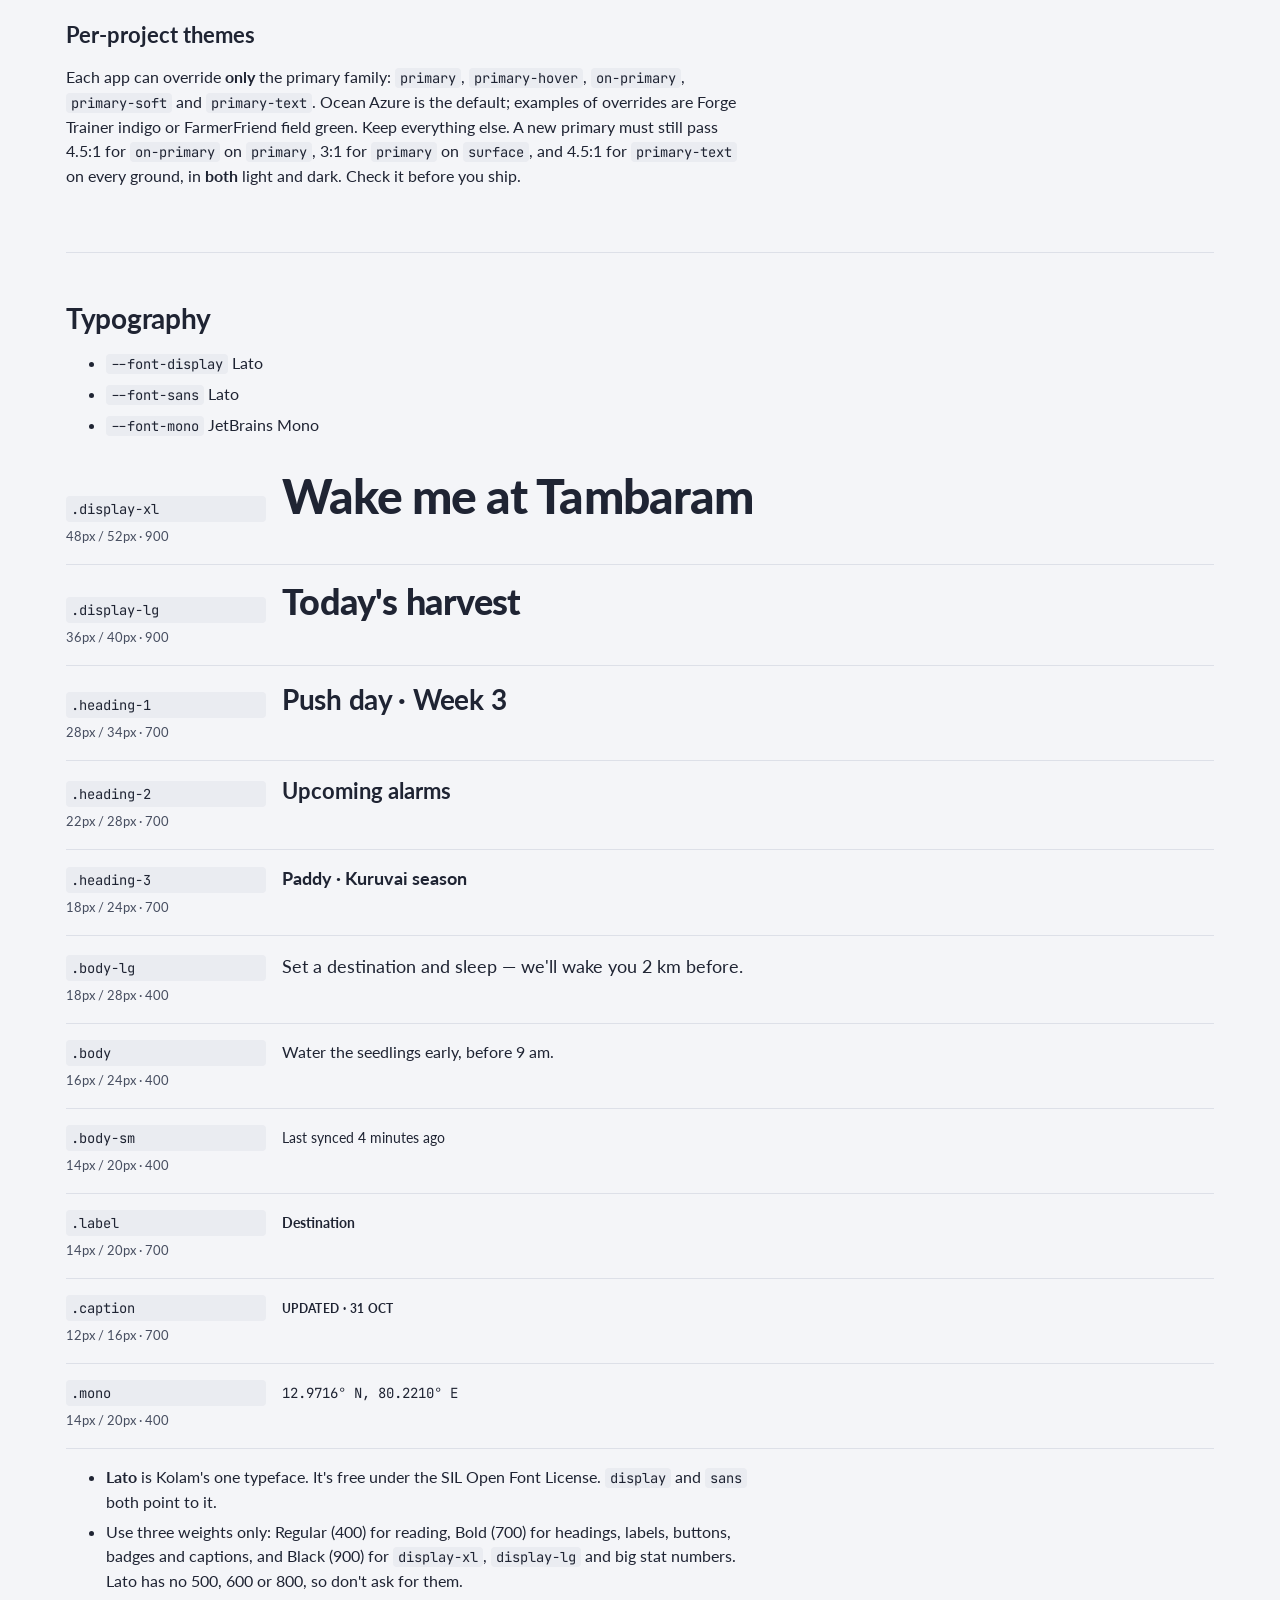
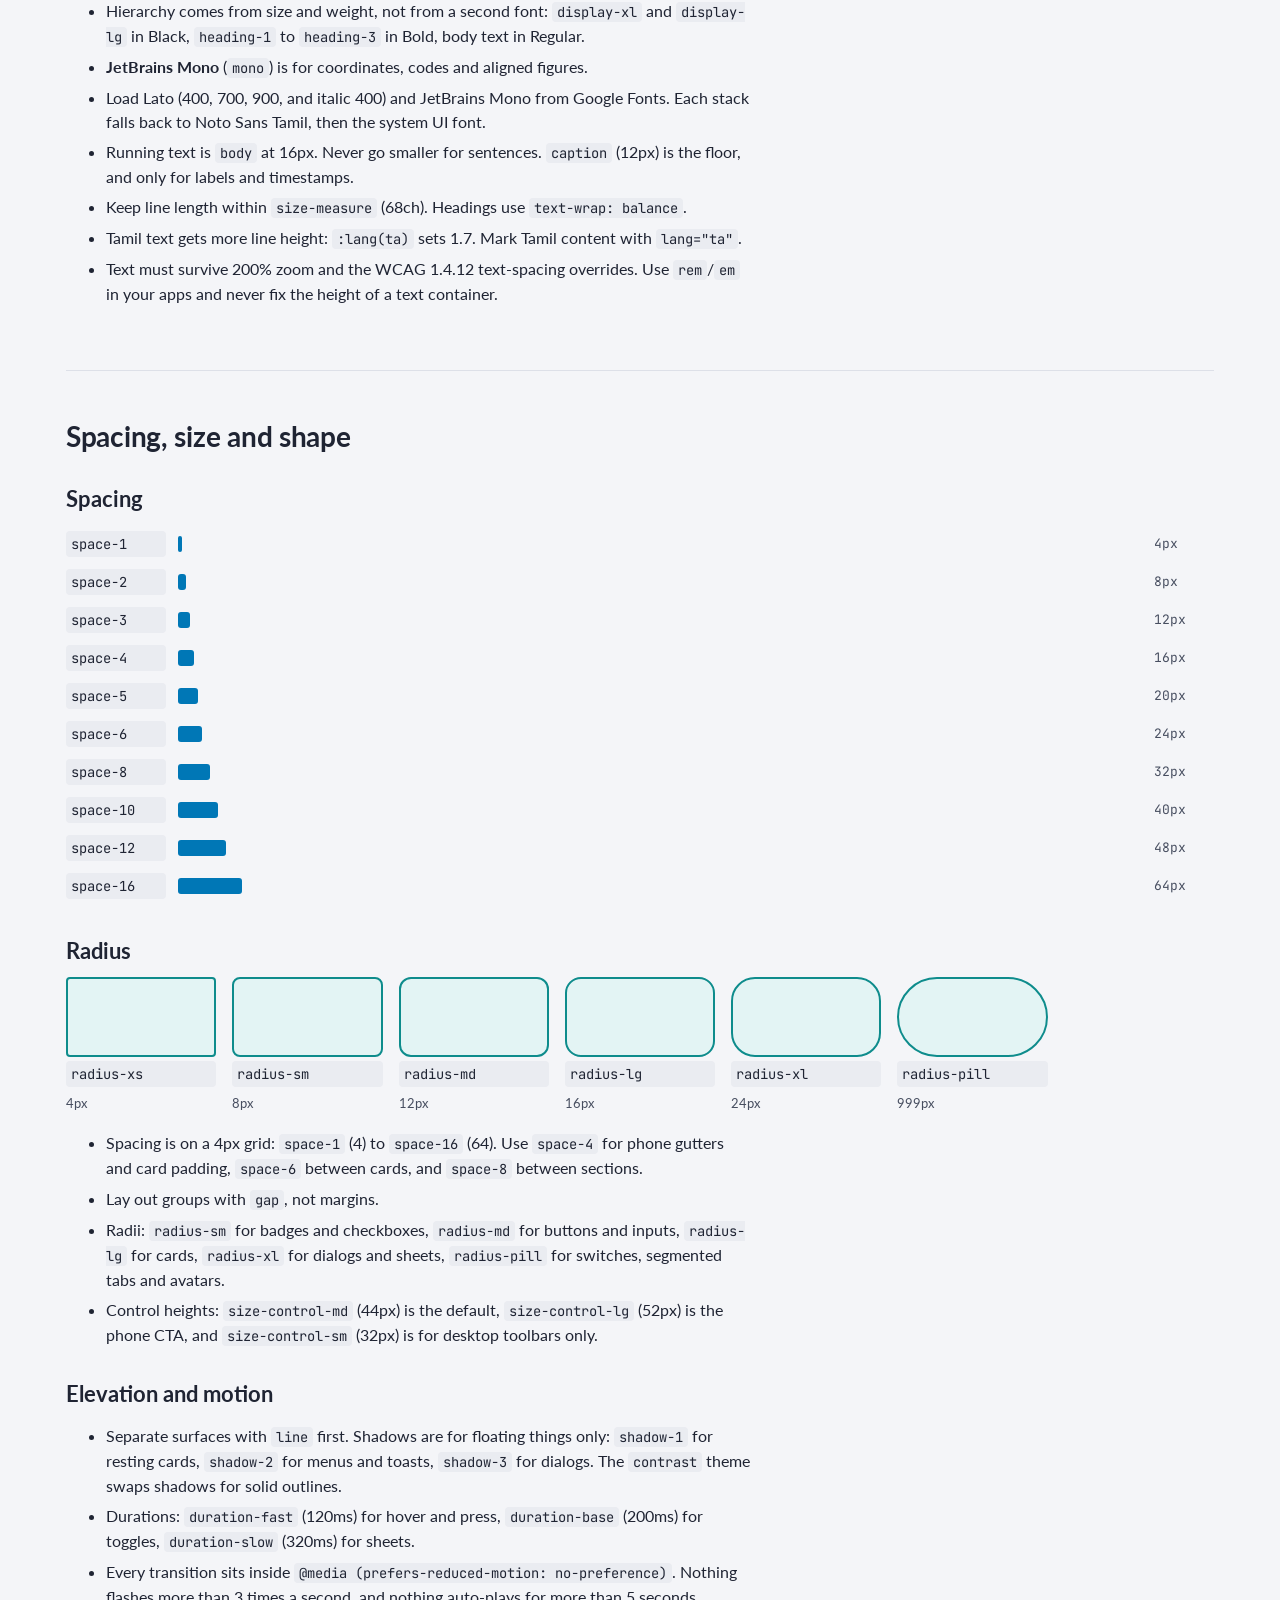
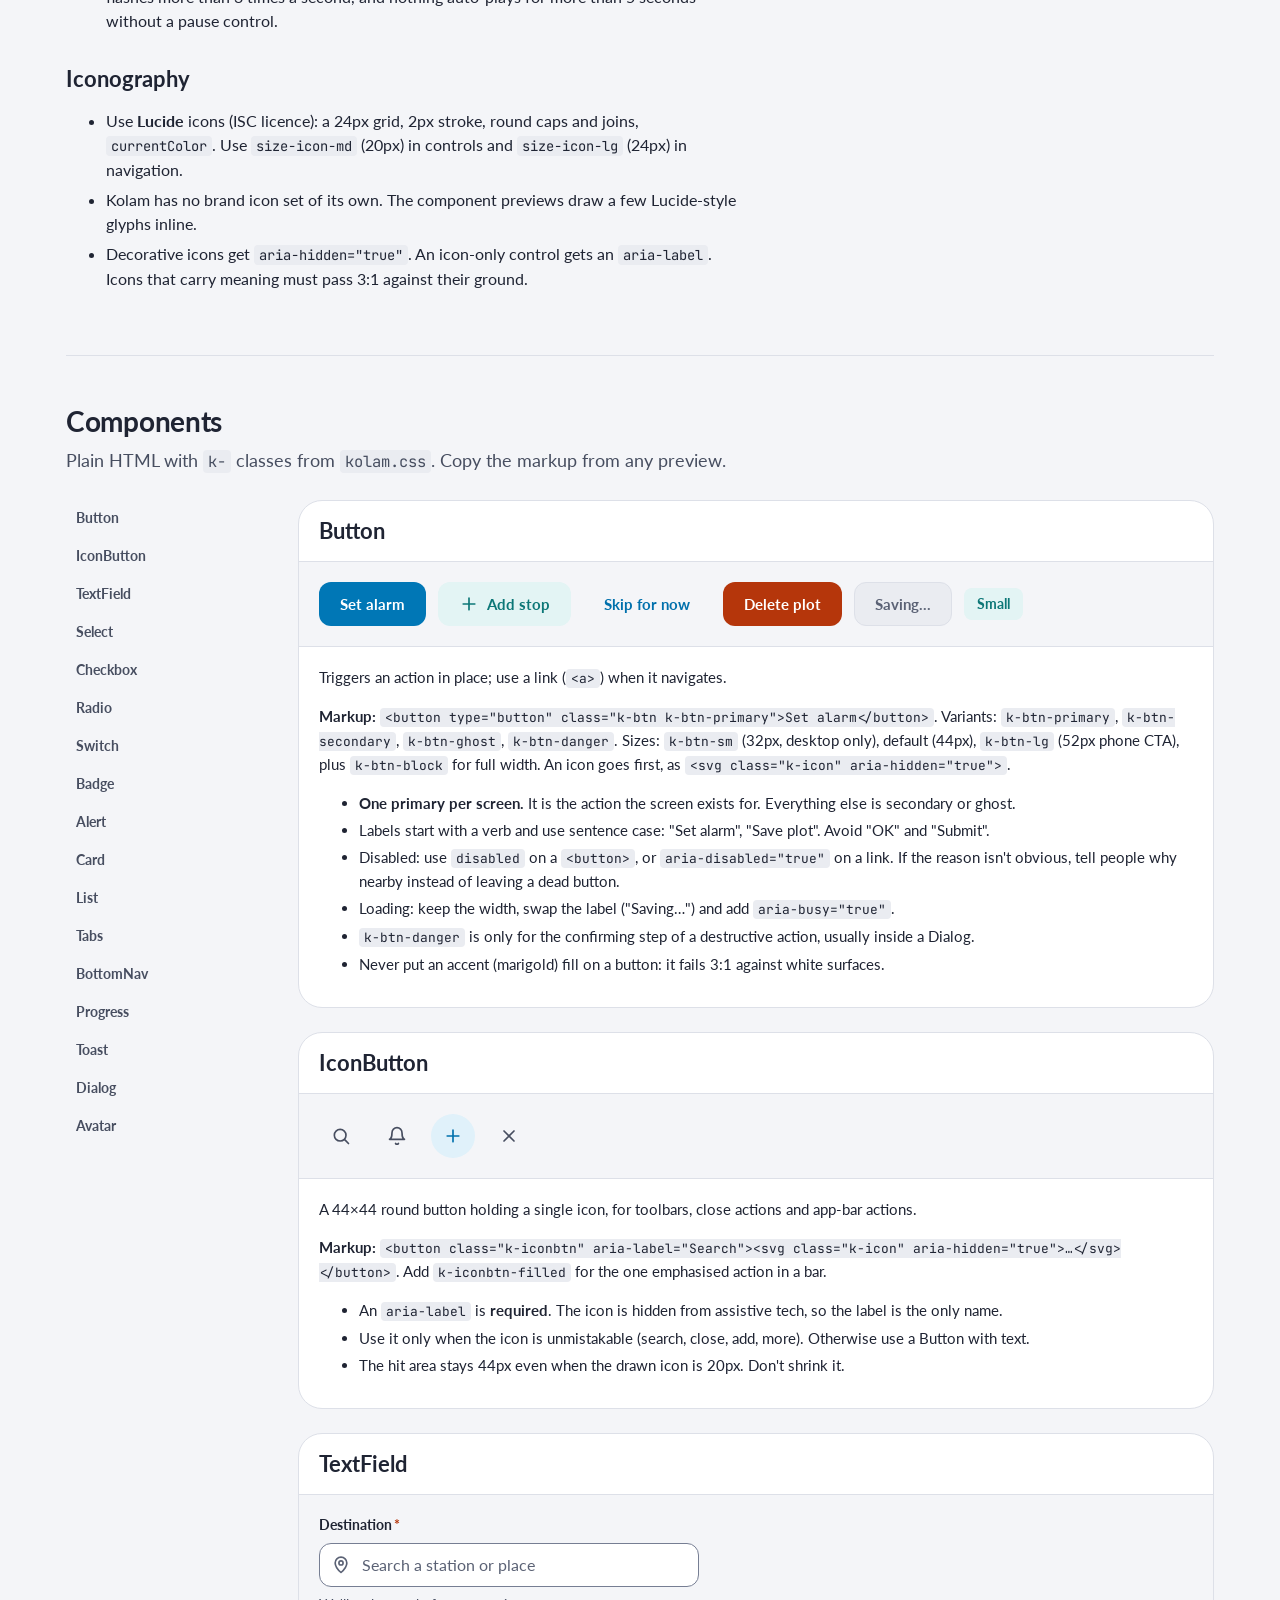
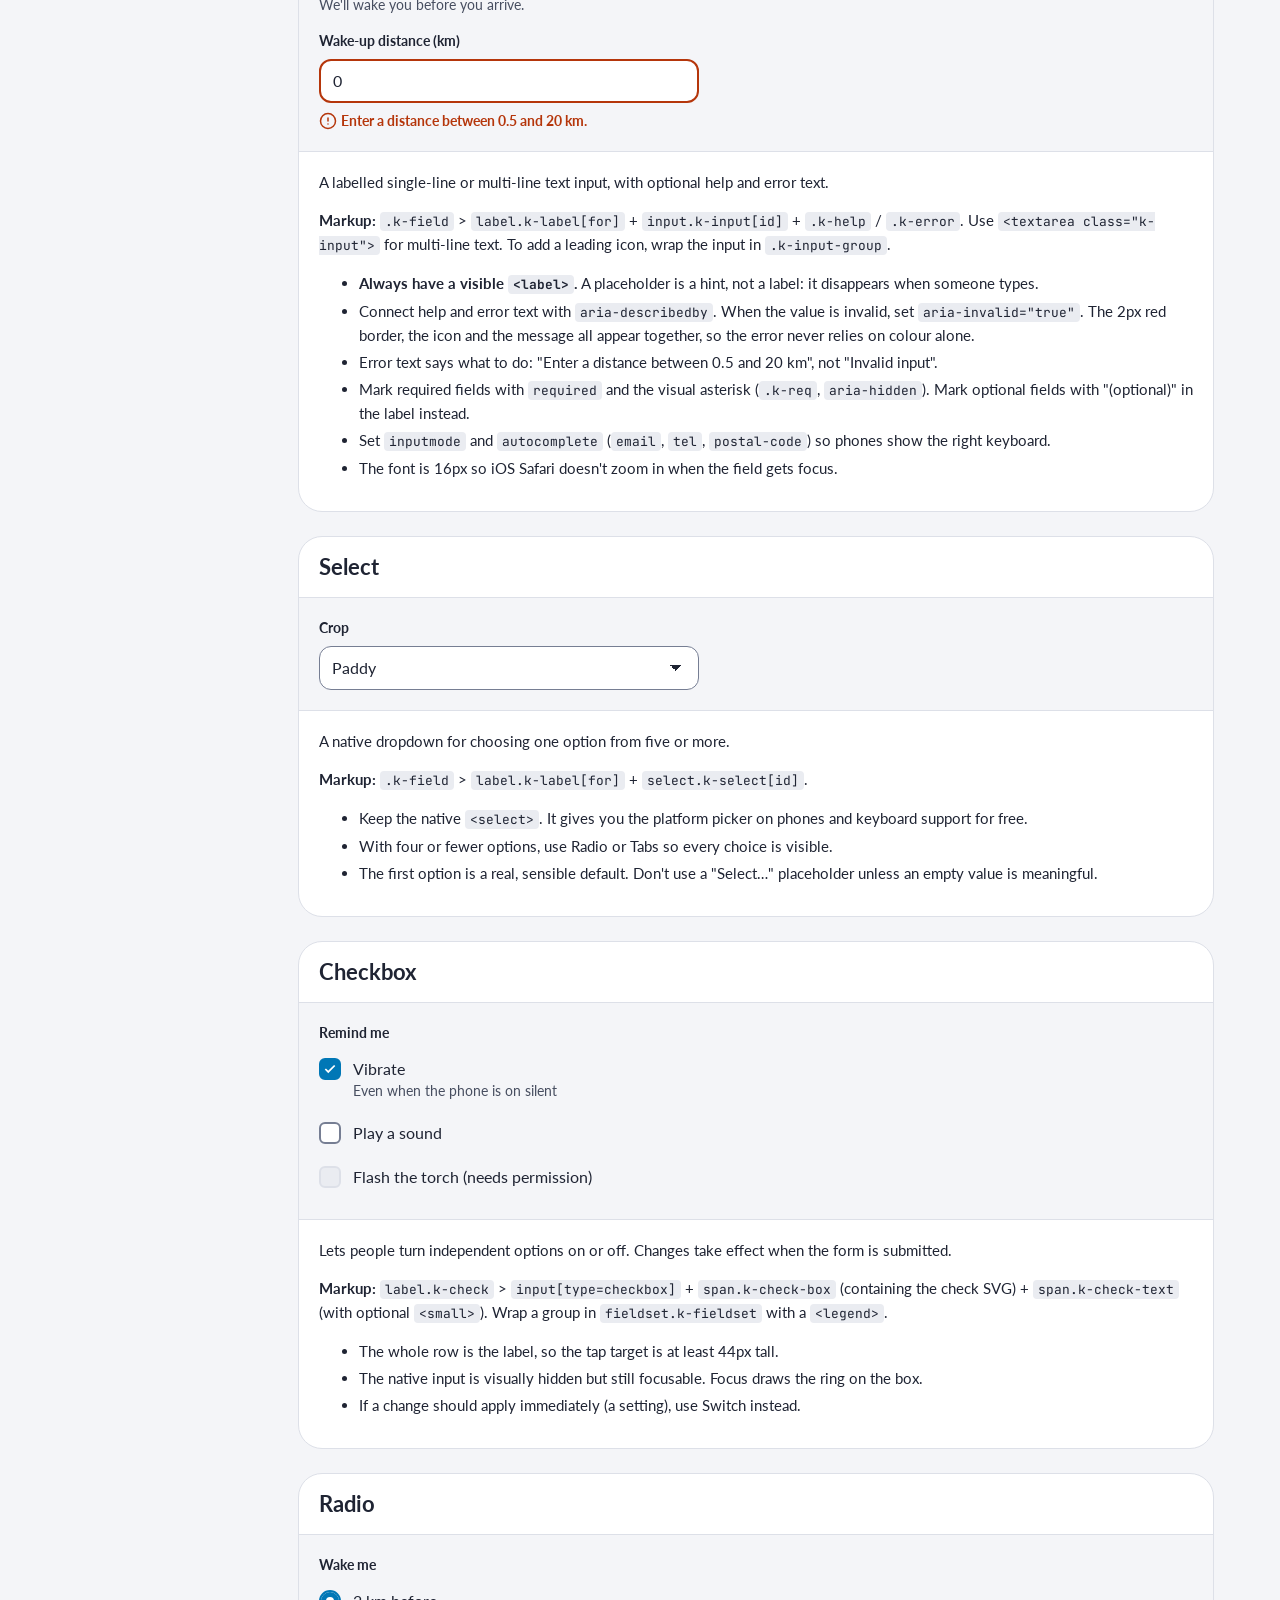
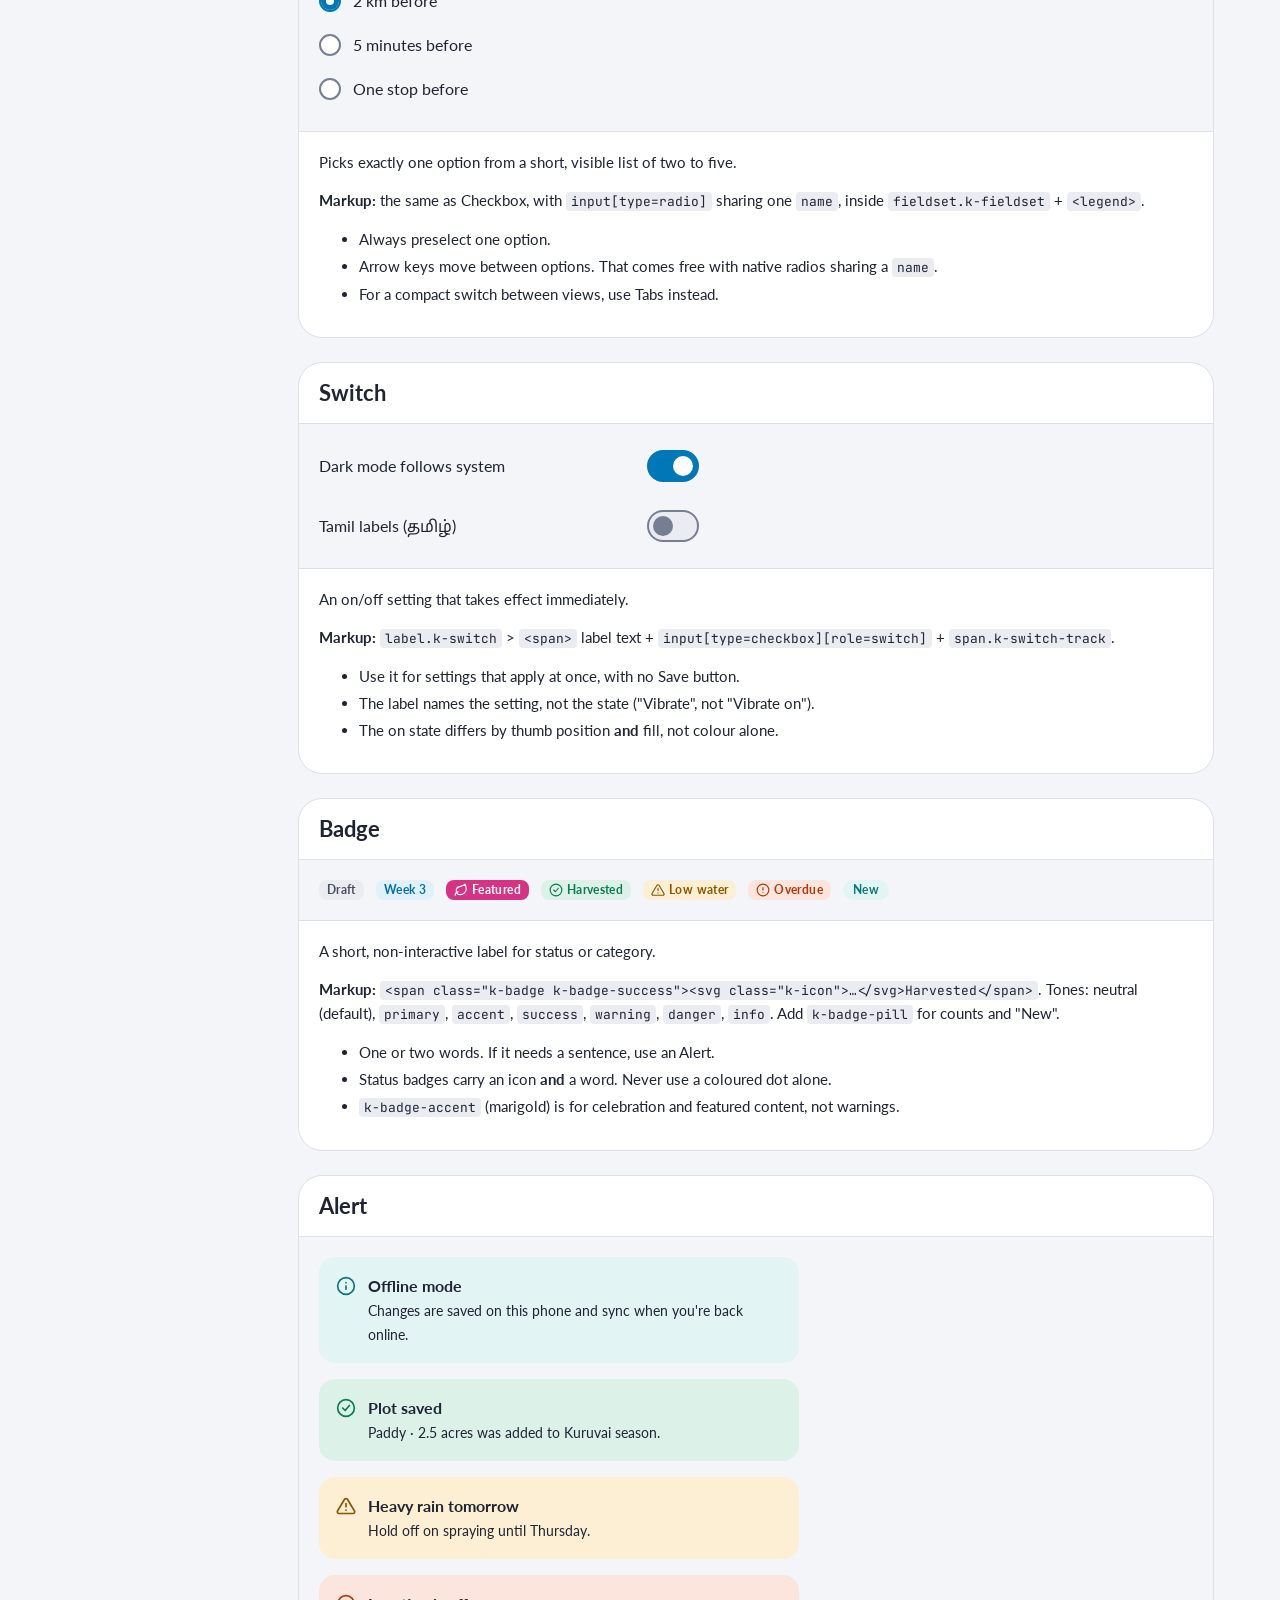
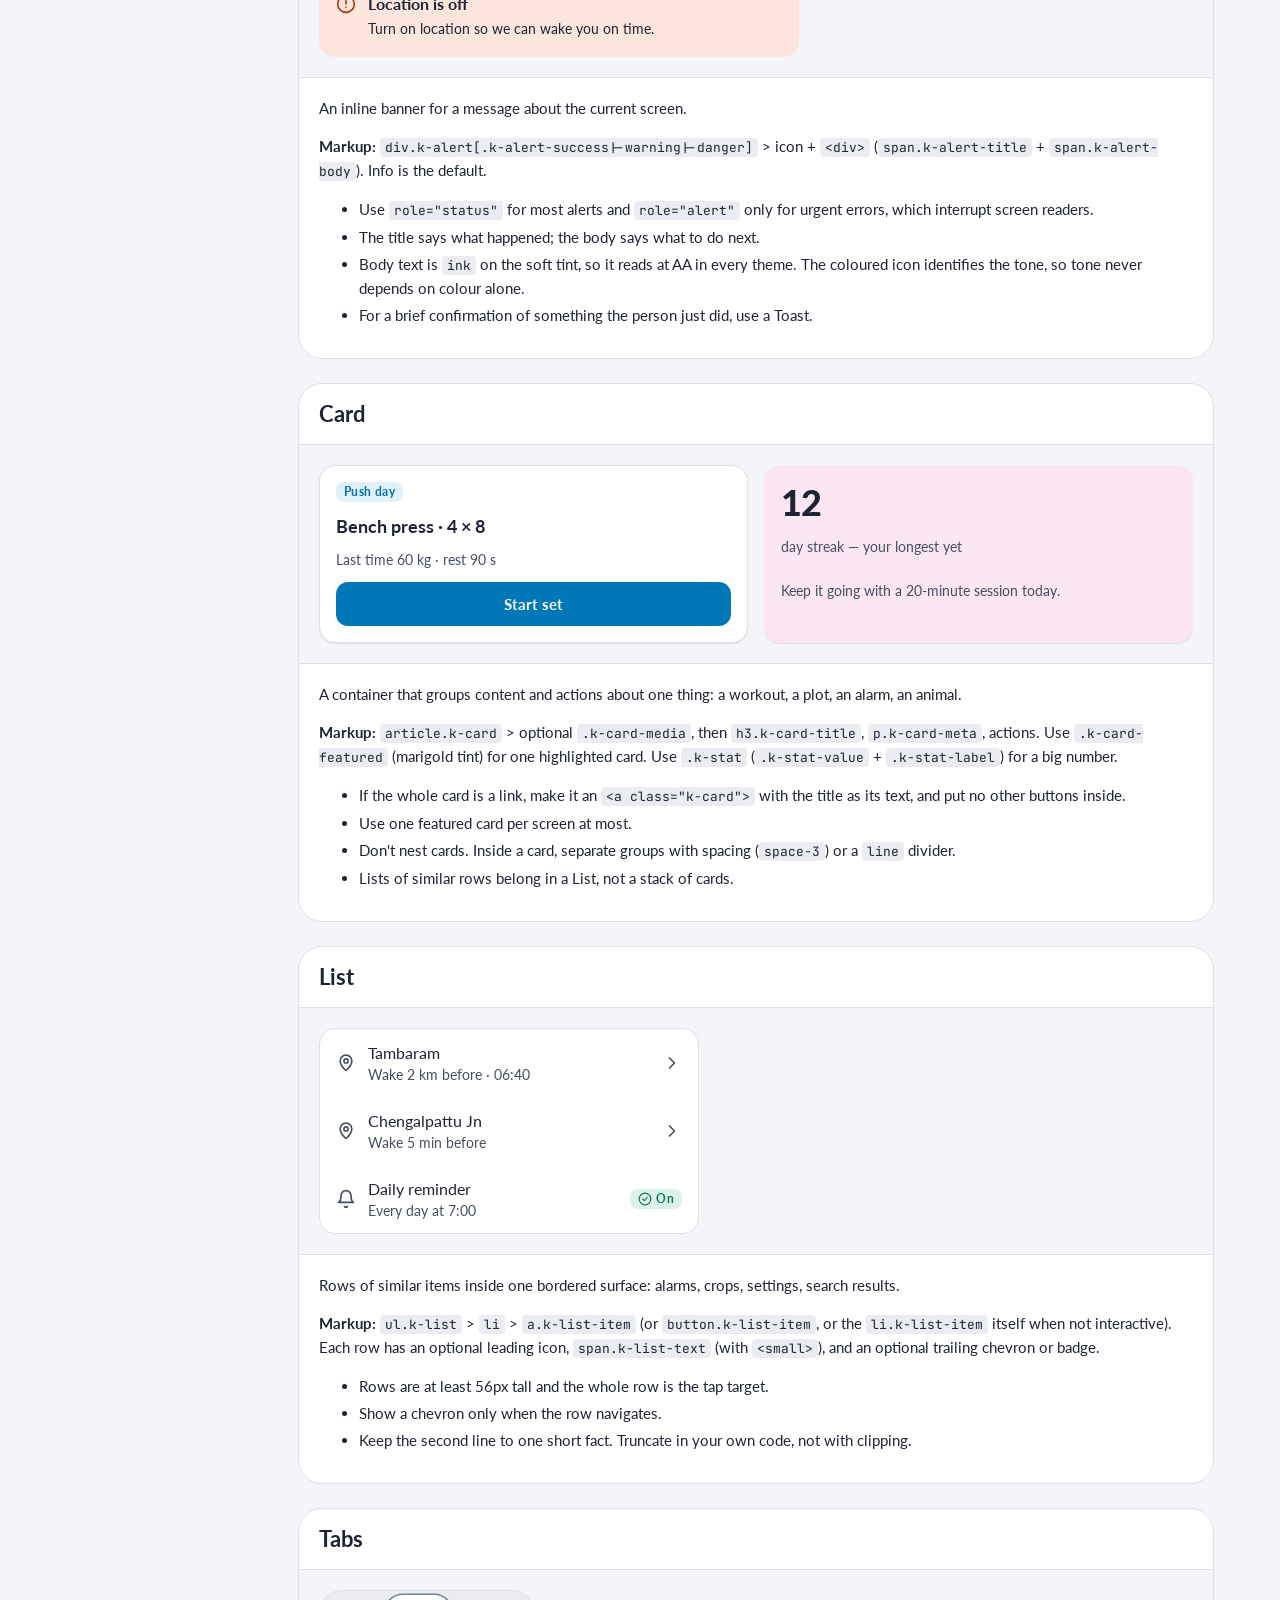
==== commit 64d58934: "Brand cards: keep small text off the colour blocks for AA contrast White 13px text on Deep Teal was " ====
--- a/index.html
+++ b/index.html
@@ -44,13 +44,15 @@
 .theme-bar { display: flex; gap: 12px; align-items: center; flex-wrap: wrap; }
 .brands { display: grid; grid-template-columns: repeat(auto-fit, minmax(220px, 1fr)); gap: 16px; margin: 8px 0 32px; }
 .brand-card { margin: 0; border-radius: var(--radius-xl); overflow: hidden; border: 1px solid var(--line); background: var(--surface); display: grid; }
-.bc-main { display: grid; gap: 2px; padding: 20px; min-height: 168px; align-content: end; }
-.bc-role { font: 700 12px/16px var(--font-sans); letter-spacing: .06em; text-transform: uppercase; opacity: .9; }
-.bc-name { font: 900 24px/30px var(--font-display); letter-spacing: -0.01em; }
-.bc-hex { font: 500 15px/20px var(--font-mono); }
-.bc-cr { font-size: 13px; line-height: 18px; opacity: .9; margin-top: 6px; }
-.bc-tint { display: flex; justify-content: space-between; gap: 8px; flex-wrap: wrap; padding: 10px 20px; font: 700 13px/18px var(--font-sans); }
-.brand-card figcaption { padding: 12px 20px 16px; color: var(--ink-2); font-size: 14px; line-height: 20px; }
+.bc-main { display: flex; align-items: flex-end; padding: 20px; min-height: 140px; }
+.bc-name { font: 900 26px/30px var(--font-display); letter-spacing: -0.01em; }
+.bc-tint { height: 24px; border-bottom: 1px solid var(--line); }
+.brand-card figcaption { padding: 14px 20px 18px; display: grid; gap: 6px; font-size: 14px; line-height: 20px; }
+.bc-role { font: 700 12px/16px var(--font-sans); letter-spacing: .06em; text-transform: uppercase; color: var(--ink-2); }
+.bc-row { display: flex; justify-content: space-between; align-items: center; gap: 8px; }
+.bc-row b { font-weight: 400; color: var(--ink-2); }
+.bc-note { font-size: 13px; line-height: 18px; color: var(--ink-2); }
+.bc-use { color: var(--ink); padding-top: 6px; border-top: 1px solid var(--line); }
 .hex { display: inline-flex; align-items: center; gap: 6px; white-space: nowrap; }
 .hex i { width: 14px; height: 14px; border-radius: 4px; flex: none; box-shadow: inset 0 0 0 1px rgb(0 0 0 / .15); }
 .swatches { display: grid; grid-template-columns: repeat(auto-fill, minmax(200px, 1fr)); gap: 12px; }
@@ -162,14 +164,20 @@
 
 <section id="colors"><h2>Color</h2>
   <p class="lede">Every swatch below is live: switch the theme in the header and the colors, hex values and contrast ratios update.</p>
-  <div class='brands'><figure class="brand-card"><div class="bc-main" style="background:#0077B6;color:#FFFFFF"><span class="bc-role">Primary</span><span class="bc-name">Ocean Azure</span><span class="bc-hex">#0077B6</span><span class="bc-cr">White text 4.87:1</span></div>
-<div class="bc-tint" style="background:#E0F1FA;color:#0070AC"><span>Tint #E0F1FA</span><span>Text #0070AC · 4.63:1</span></div><figcaption>Main buttons, links, active states, brand highlights</figcaption></figure><figure class="brand-card"><div class="bc-main" style="background:#0E8C8C;color:#FFFFFF"><span class="bc-role">Secondary</span><span class="bc-name">Deep Teal</span><span class="bc-hex">#0E8C8C</span><span class="bc-cr">White text 4.08:1 · large text only</span></div>
-<div class="bc-tint" style="background:#E3F4F4;color:#0C7777"><span>Tint #E3F4F4</span><span>Text #0C7777 · 4.72:1</span></div><figcaption>Secondary buttons, tags, charts, info states</figcaption></figure><figure class="brand-card"><div class="bc-main" style="background:#D63384;color:#FFFFFF"><span class="bc-role">Accent</span><span class="bc-name">Magenta Rose</span><span class="bc-hex">#D63384</span><span class="bc-cr">White text 4.5:1</span></div>
-<div class="bc-tint" style="background:#FBE7F1;color:#C52876"><span>Tint #FBE7F1</span><span>Text #C52876 · 4.52:1</span></div><figcaption>Badges, notifications, call-to-action highlights</figcaption></figure><figure class="brand-card"><div class="bc-main" style="background:#1F2433;color:#FFFFFF"><span class="bc-role">Neutral</span><span class="bc-name">Ink Slate</span><span class="bc-hex">#1F2433</span><span class="bc-cr">White text 15.46:1</span></div>
-<div class="bc-tint" style="background:#F4F5F8;color:#1F2433"><span>Tint #F4F5F8</span><span>Text #1F2433 · 14.18:1</span></div><figcaption>Text, headers, dark backgrounds, sidebars</figcaption></figure></div>
+  <div class='brands'><figure class="brand-card"><div class="bc-main" style="background:#0077B6"><span class="bc-name" style="color:#FFFFFF">Ocean Azure</span></div><div class="bc-tint" style="background:#E0F1FA"></div>
+<figcaption><span class="bc-role">Primary</span><span class="bc-row"><b>Brand</b><span class="hex"><i style="background:#0077B6" aria-hidden="true"></i><code>#0077B6</code></span></span><span class="bc-row"><b>Tint</b><span class="hex"><i style="background:#E0F1FA" aria-hidden="true"></i><code>#E0F1FA</code></span></span><span class="bc-row"><b>Text</b><span class="hex"><i style="background:#0070AC" aria-hidden="true"></i><code>#0070AC</code></span></span><span class="bc-note">White on brand 4.87:1 · text on tint 4.63:1</span><span class="bc-use">Main buttons, links, active states, brand highlights</span></figcaption></figure><figure class="brand-card"><div class="bc-main" style="background:#0E8C8C"><span class="bc-name" style="color:#FFFFFF">Deep Teal</span></div><div class="bc-tint" style="background:#E3F4F4"></div>
+<figcaption><span class="bc-role">Secondary</span><span class="bc-row"><b>Brand</b><span class="hex"><i style="background:#0E8C8C" aria-hidden="true"></i><code>#0E8C8C</code></span></span><span class="bc-row"><b>Tint</b><span class="hex"><i style="background:#E3F4F4" aria-hidden="true"></i><code>#E3F4F4</code></span></span><span class="bc-row"><b>Text</b><span class="hex"><i style="background:#0C7777" aria-hidden="true"></i><code>#0C7777</code></span></span><span class="bc-note">White on brand 4.08:1 (large text only) · text on tint 4.72:1</span><span class="bc-use">Secondary buttons, tags, charts, info states</span></figcaption></figure><figure class="brand-card"><div class="bc-main" style="background:#D63384"><span class="bc-name" style="color:#FFFFFF">Magenta Rose</span></div><div class="bc-tint" style="background:#FBE7F1"></div>
+<figcaption><span class="bc-role">Accent</span><span class="bc-row"><b>Brand</b><span class="hex"><i style="background:#D63384" aria-hidden="true"></i><code>#D63384</code></span></span><span class="bc-row"><b>Tint</b><span class="hex"><i style="background:#FBE7F1" aria-hidden="true"></i><code>#FBE7F1</code></span></span><span class="bc-row"><b>Text</b><span class="hex"><i style="background:#C52876" aria-hidden="true"></i><code>#C52876</code></span></span><span class="bc-note">White on brand 4.5:1 · text on tint 4.52:1</span><span class="bc-use">Badges, notifications, call-to-action highlights</span></figcaption></figure><figure class="brand-card"><div class="bc-main" style="background:#1F2433"><span class="bc-name" style="color:#FFFFFF">Ink Slate</span></div><div class="bc-tint" style="background:#F4F5F8"></div>
+<figcaption><span class="bc-role">Neutral</span><span class="bc-row"><b>Brand</b><span class="hex"><i style="background:#1F2433" aria-hidden="true"></i><code>#1F2433</code></span></span><span class="bc-row"><b>Tint</b><span class="hex"><i style="background:#F4F5F8" aria-hidden="true"></i><code>#F4F5F8</code></span></span><span class="bc-row"><b>Text</b><span class="hex"><i style="background:#1F2433" aria-hidden="true"></i><code>#1F2433</code></span></span><span class="bc-note">White on brand 15.46:1 · text on tint 14.18:1</span><span class="bc-use">Text, headers, dark backgrounds, sidebars</span></figcaption></figure></div>
   <div class="prose"><p>Three themes: <code>light</code> (default), <code>dark</code> and <code>contrast</code>. Set <code>data-theme</code> on <code>&lt;html&gt;</code>. With no attribute, the theme follows <code>prefers-color-scheme</code> and <code>prefers-contrast: more</code>.</p>
 <p><strong>Brand palette</strong></p>
-<div class='tbl'><table><thead><tr><th>Role</th><th>Name</th><th>Brand hex</th><th>Tint</th><th>Text-safe shade</th><th>Use for</th></tr></thead><tbody><tr><td>Primary</td><td>Ocean Azure</td><td><span class="hex"><i style="background:#0077B6" aria-hidden="true"></i><code>#0077B6</code></span></td><td><span class="hex"><i style="background:#E0F1FA" aria-hidden="true"></i><code>#E0F1FA</code></span></td><td><span class="hex"><i style="background:#0070AC" aria-hidden="true"></i><code>#0070AC</code></span></td><td>Main buttons, links, active states, brand highlights</td></tr><tr><td>Secondary</td><td>Deep Teal</td><td><span class="hex"><i style="background:#0E8C8C" aria-hidden="true"></i><code>#0E8C8C</code></span></td><td><span class="hex"><i style="background:#E3F4F4" aria-hidden="true"></i><code>#E3F4F4</code></span></td><td><span class="hex"><i style="background:#0C7777" aria-hidden="true"></i><code>#0C7777</code></span></td><td>Secondary buttons, tags, charts, info states</td></tr><tr><td>Accent</td><td>Magenta Rose</td><td><span class="hex"><i style="background:#D63384" aria-hidden="true"></i><code>#D63384</code></span></td><td><span class="hex"><i style="background:#FBE7F1" aria-hidden="true"></i><code>#FBE7F1</code></span></td><td><span class="hex"><i style="background:#C52876" aria-hidden="true"></i><code>#C52876</code></span></td><td>Badges, notifications, call-to-action highlights</td></tr><tr><td>Neutral</td><td>Ink Slate</td><td><span class="hex"><i style="background:#1F2433" aria-hidden="true"></i><code>#1F2433</code></span></td><td><span class="hex"><i style="background:#F4F5F8" aria-hidden="true"></i><code>#F4F5F8</code></span></td><td>—</td><td>Text, headers, dark backgrounds, sidebars</td></tr></tbody></table></div>
+<div class='tbl'><table><thead><tr><th>Colour</th><th>Brand</th><th>Tint</th><th>Text shade</th></tr></thead><tbody><tr><td><strong>Ocean Azure</strong> (primary)</td><td><span class="hex"><i style="background:#0077B6" aria-hidden="true"></i><code>#0077B6</code></span></td><td><span class="hex"><i style="background:#E0F1FA" aria-hidden="true"></i><code>#E0F1FA</code></span></td><td><span class="hex"><i style="background:#0070AC" aria-hidden="true"></i><code>#0070AC</code></span></td></tr><tr><td><strong>Deep Teal</strong> (secondary)</td><td><span class="hex"><i style="background:#0E8C8C" aria-hidden="true"></i><code>#0E8C8C</code></span></td><td><span class="hex"><i style="background:#E3F4F4" aria-hidden="true"></i><code>#E3F4F4</code></span></td><td><span class="hex"><i style="background:#0C7777" aria-hidden="true"></i><code>#0C7777</code></span></td></tr><tr><td><strong>Magenta Rose</strong> (accent)</td><td><span class="hex"><i style="background:#D63384" aria-hidden="true"></i><code>#D63384</code></span></td><td><span class="hex"><i style="background:#FBE7F1" aria-hidden="true"></i><code>#FBE7F1</code></span></td><td><span class="hex"><i style="background:#C52876" aria-hidden="true"></i><code>#C52876</code></span></td></tr><tr><td><strong>Ink Slate</strong> (neutral)</td><td><span class="hex"><i style="background:#1F2433" aria-hidden="true"></i><code>#1F2433</code></span></td><td><span class="hex"><i style="background:#F4F5F8" aria-hidden="true"></i><code>#F4F5F8</code></span></td><td>—</td></tr></tbody></table></div>
+<ul>
+<li><strong>Ocean Azure:</strong> main buttons, links, active states, brand highlights.</li>
+<li><strong>Deep Teal:</strong> secondary buttons, tags, charts, info states.</li>
+<li><strong>Magenta Rose:</strong> badges, notifications, call-to-action highlights.</li>
+<li><strong>Ink Slate:</strong> text, headers, dark backgrounds, sidebars.</li>
+</ul>
 <p>The brand hex values are kept exact. Where one misses 4.5:1 as text, a <code>-text</code> token carries a slightly darker shade of the same hue, and that shade is the one to use for words.</p>
 <ul>
 <li><strong>Grounds:</strong> <code>bg</code> (Ink Slate tint) is the page; <code>surface</code> holds content (cards, lists, inputs); <code>surface-sunken</code> is for wells and tracks; <code>surface-raised</code> is for dialogs and toasts. <code>sidebar</code> (Ink Slate) is for dark side panels and app bars, with <code>on-sidebar</code> text.</li>
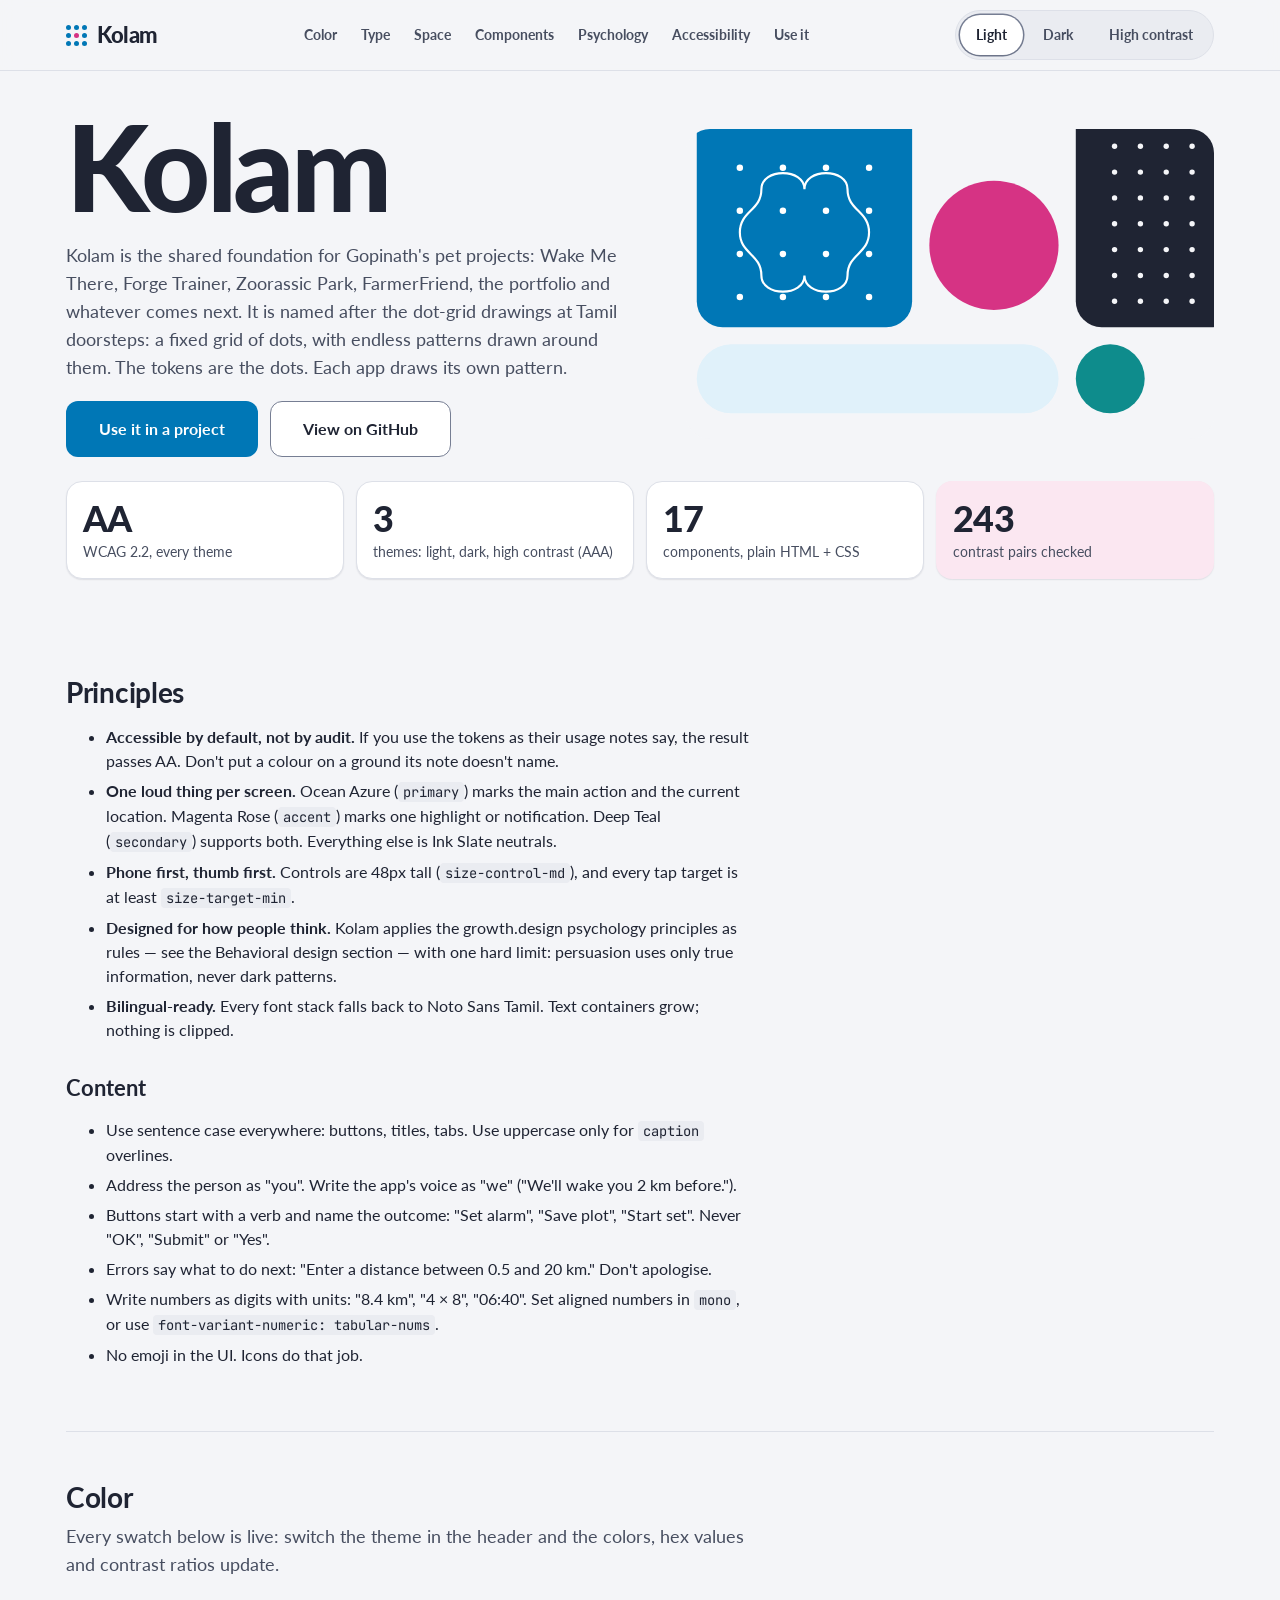
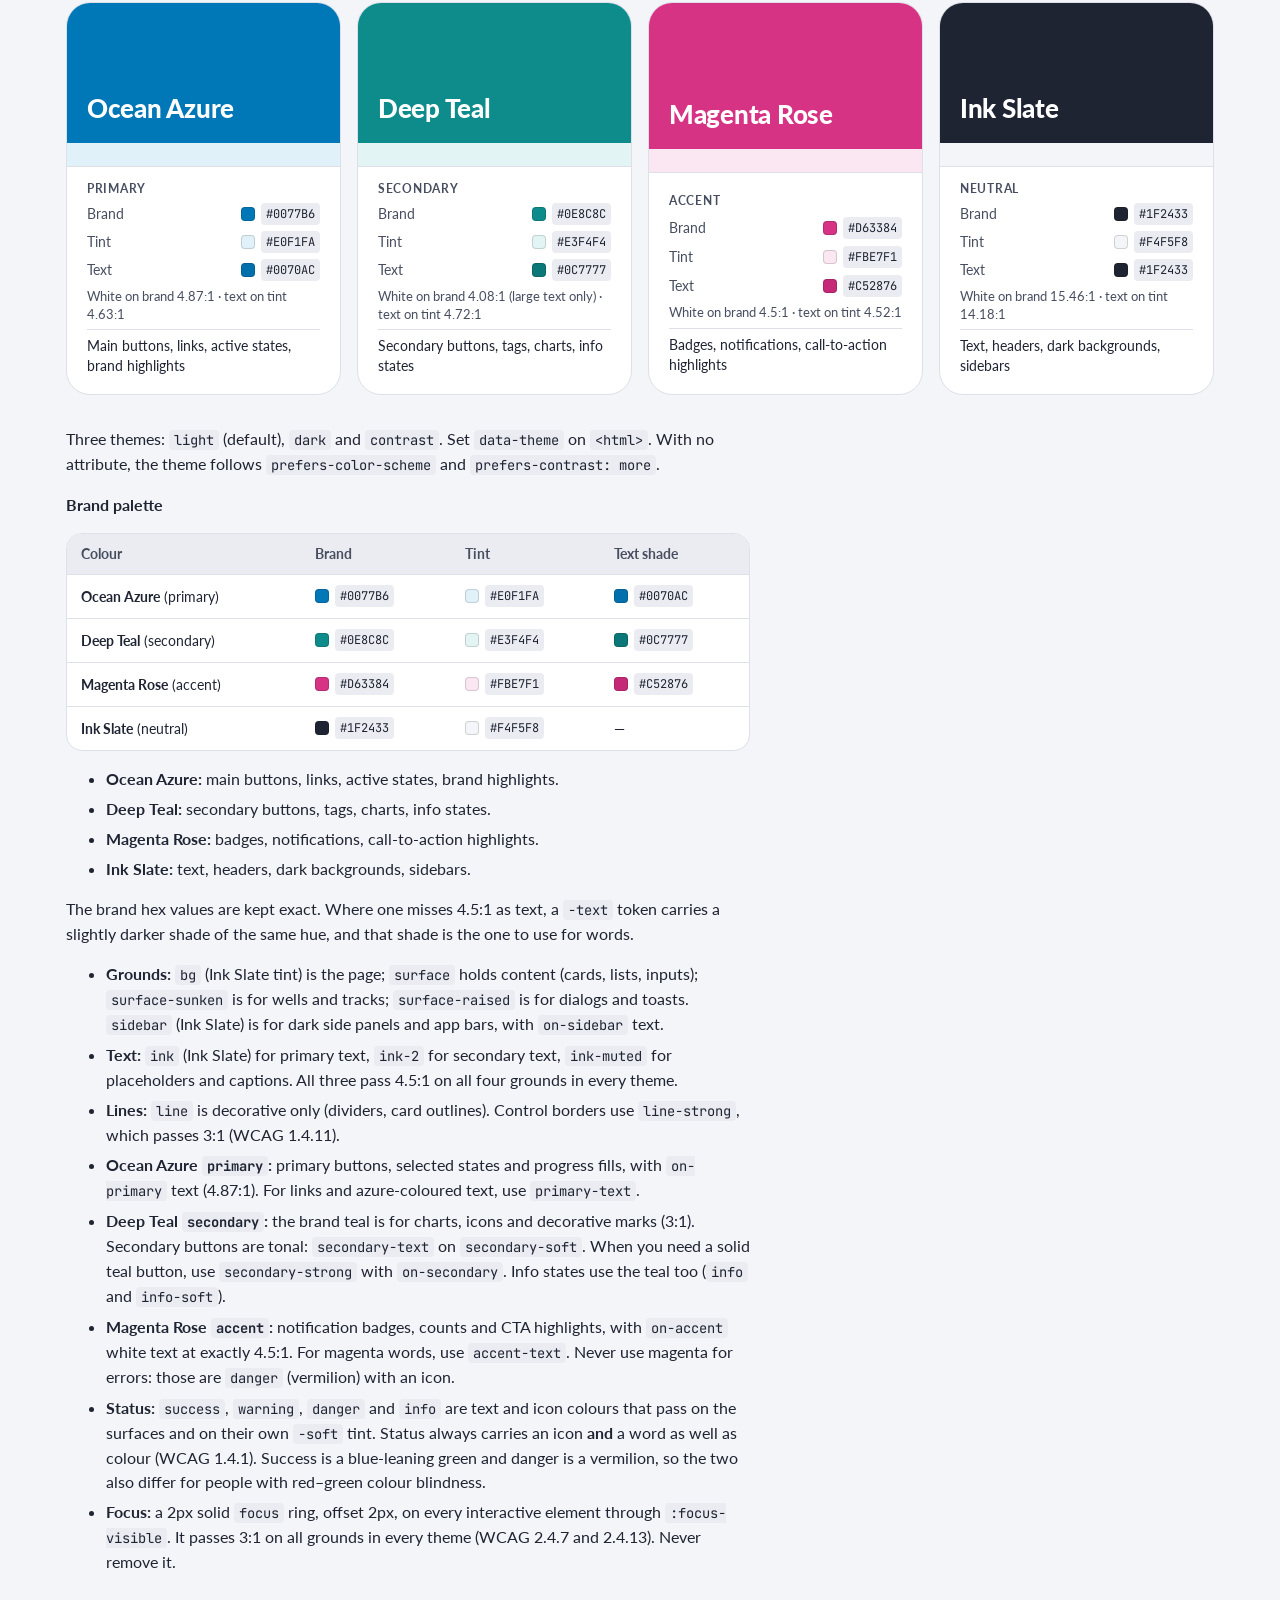
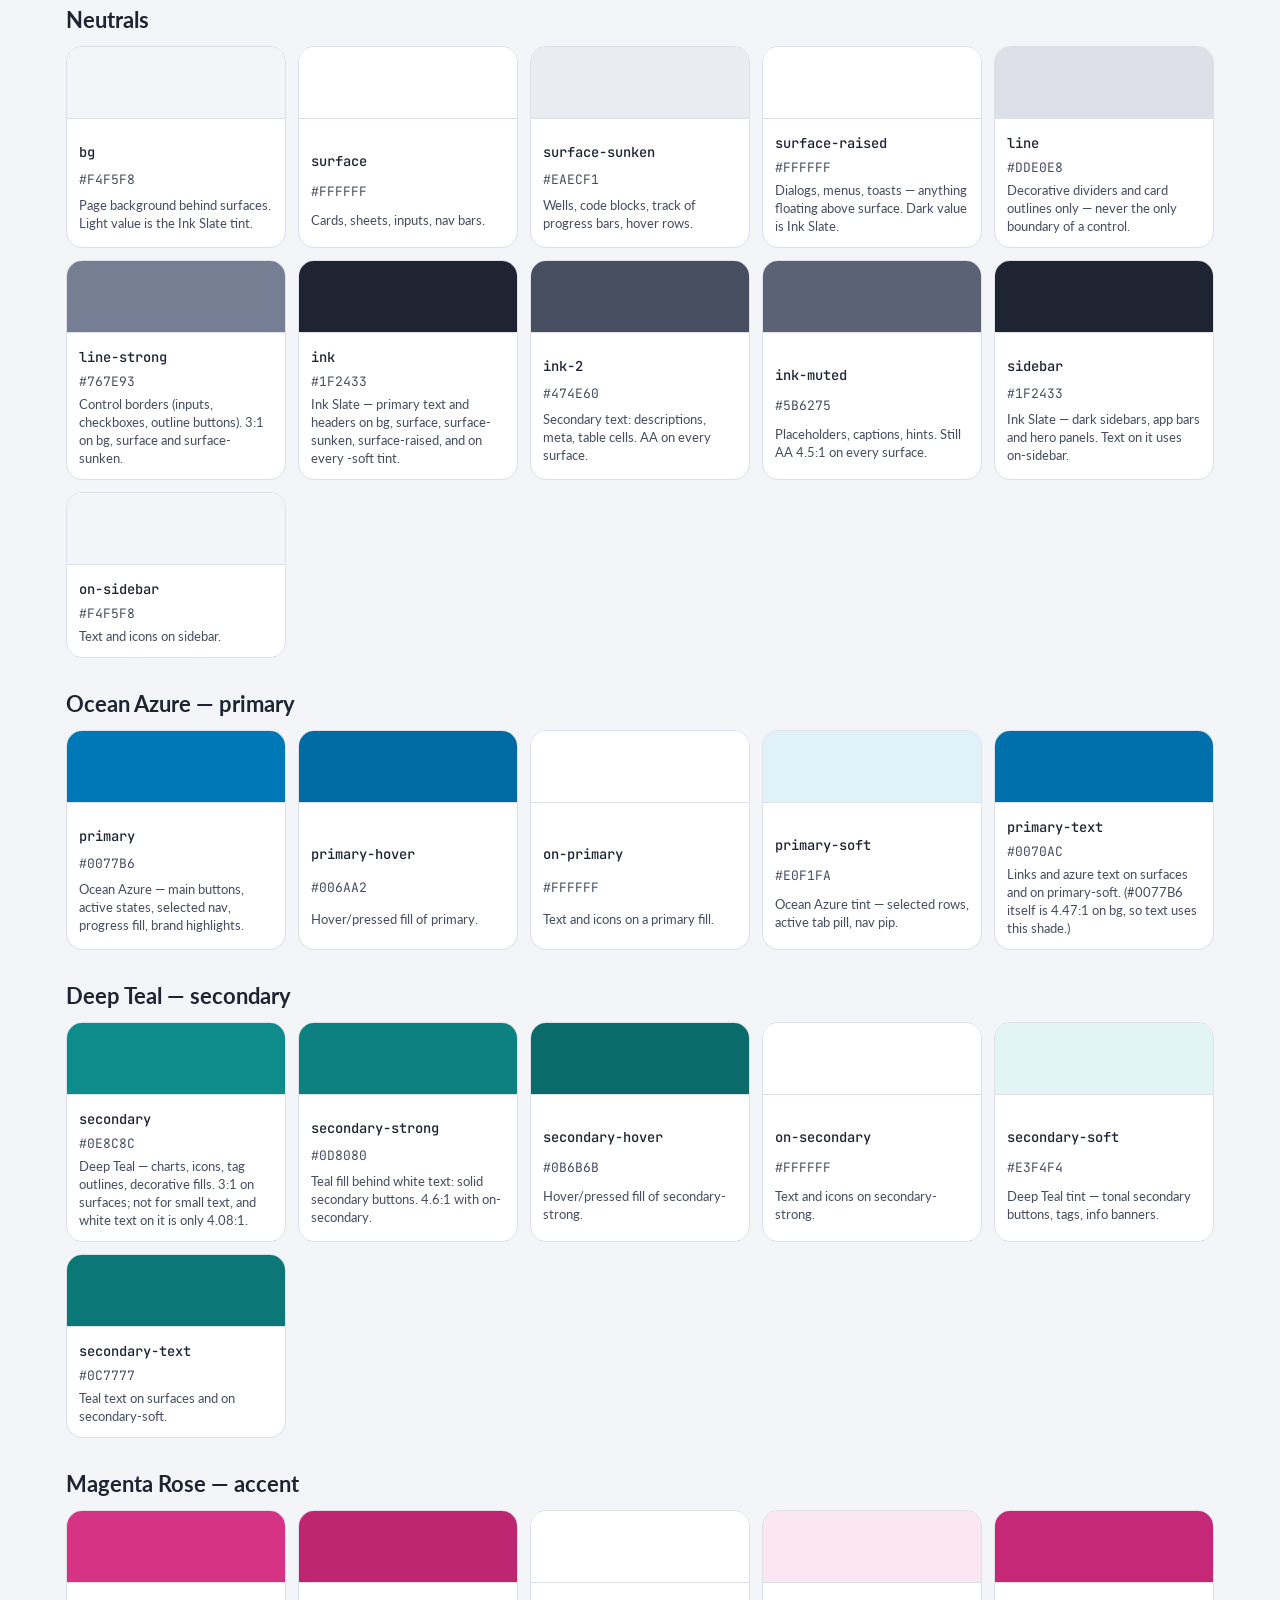
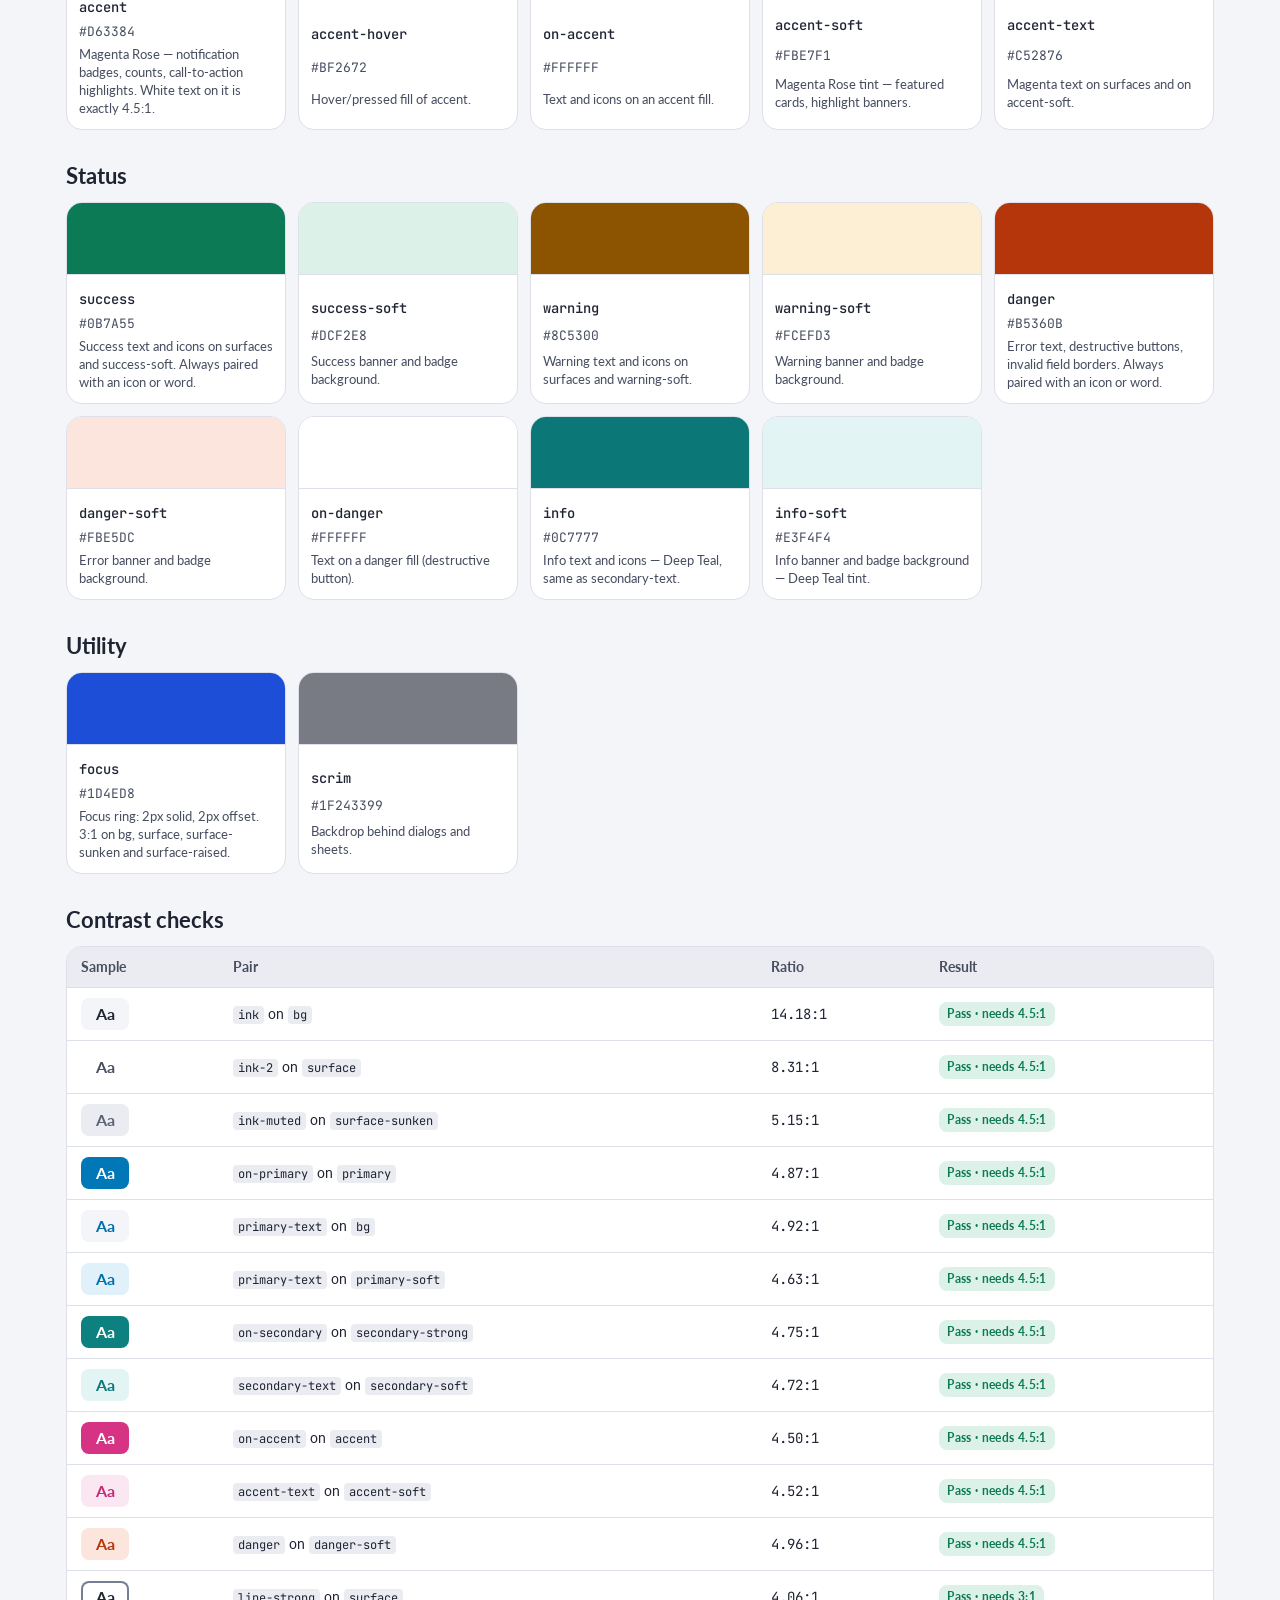
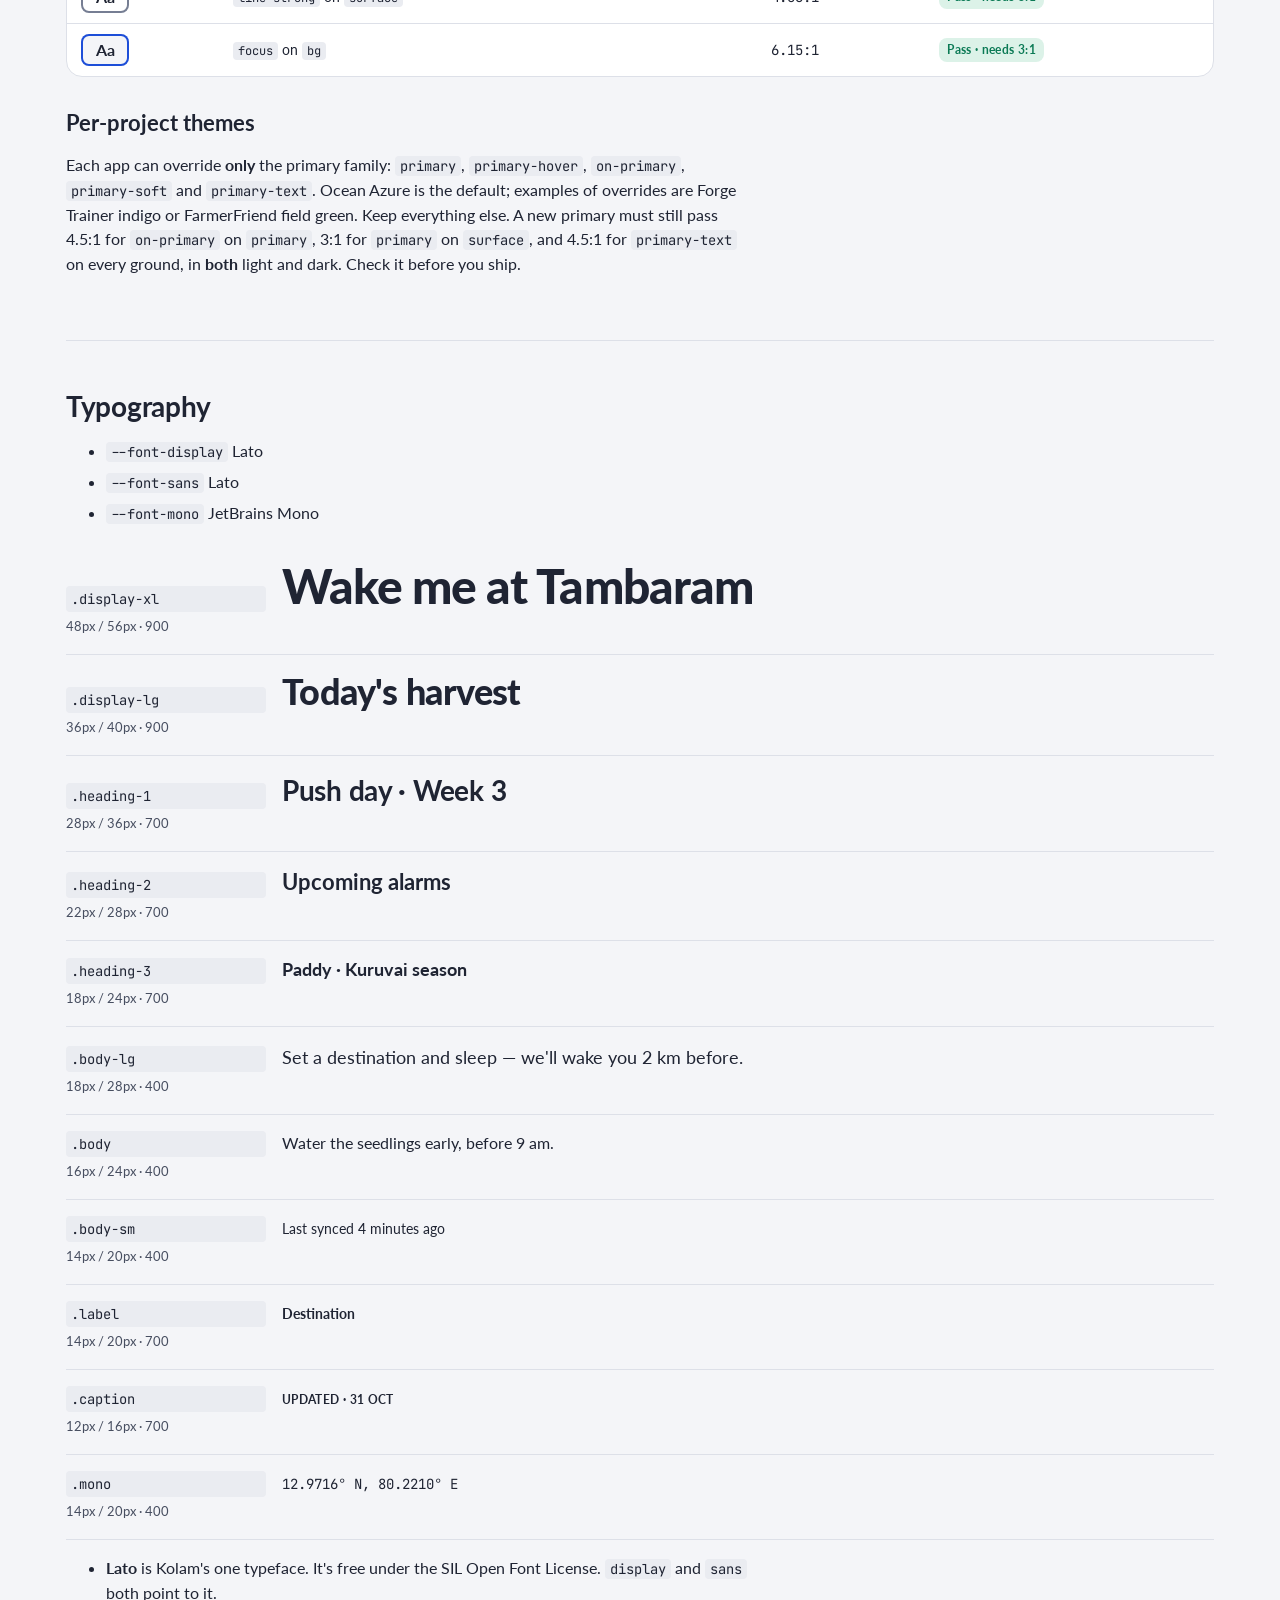
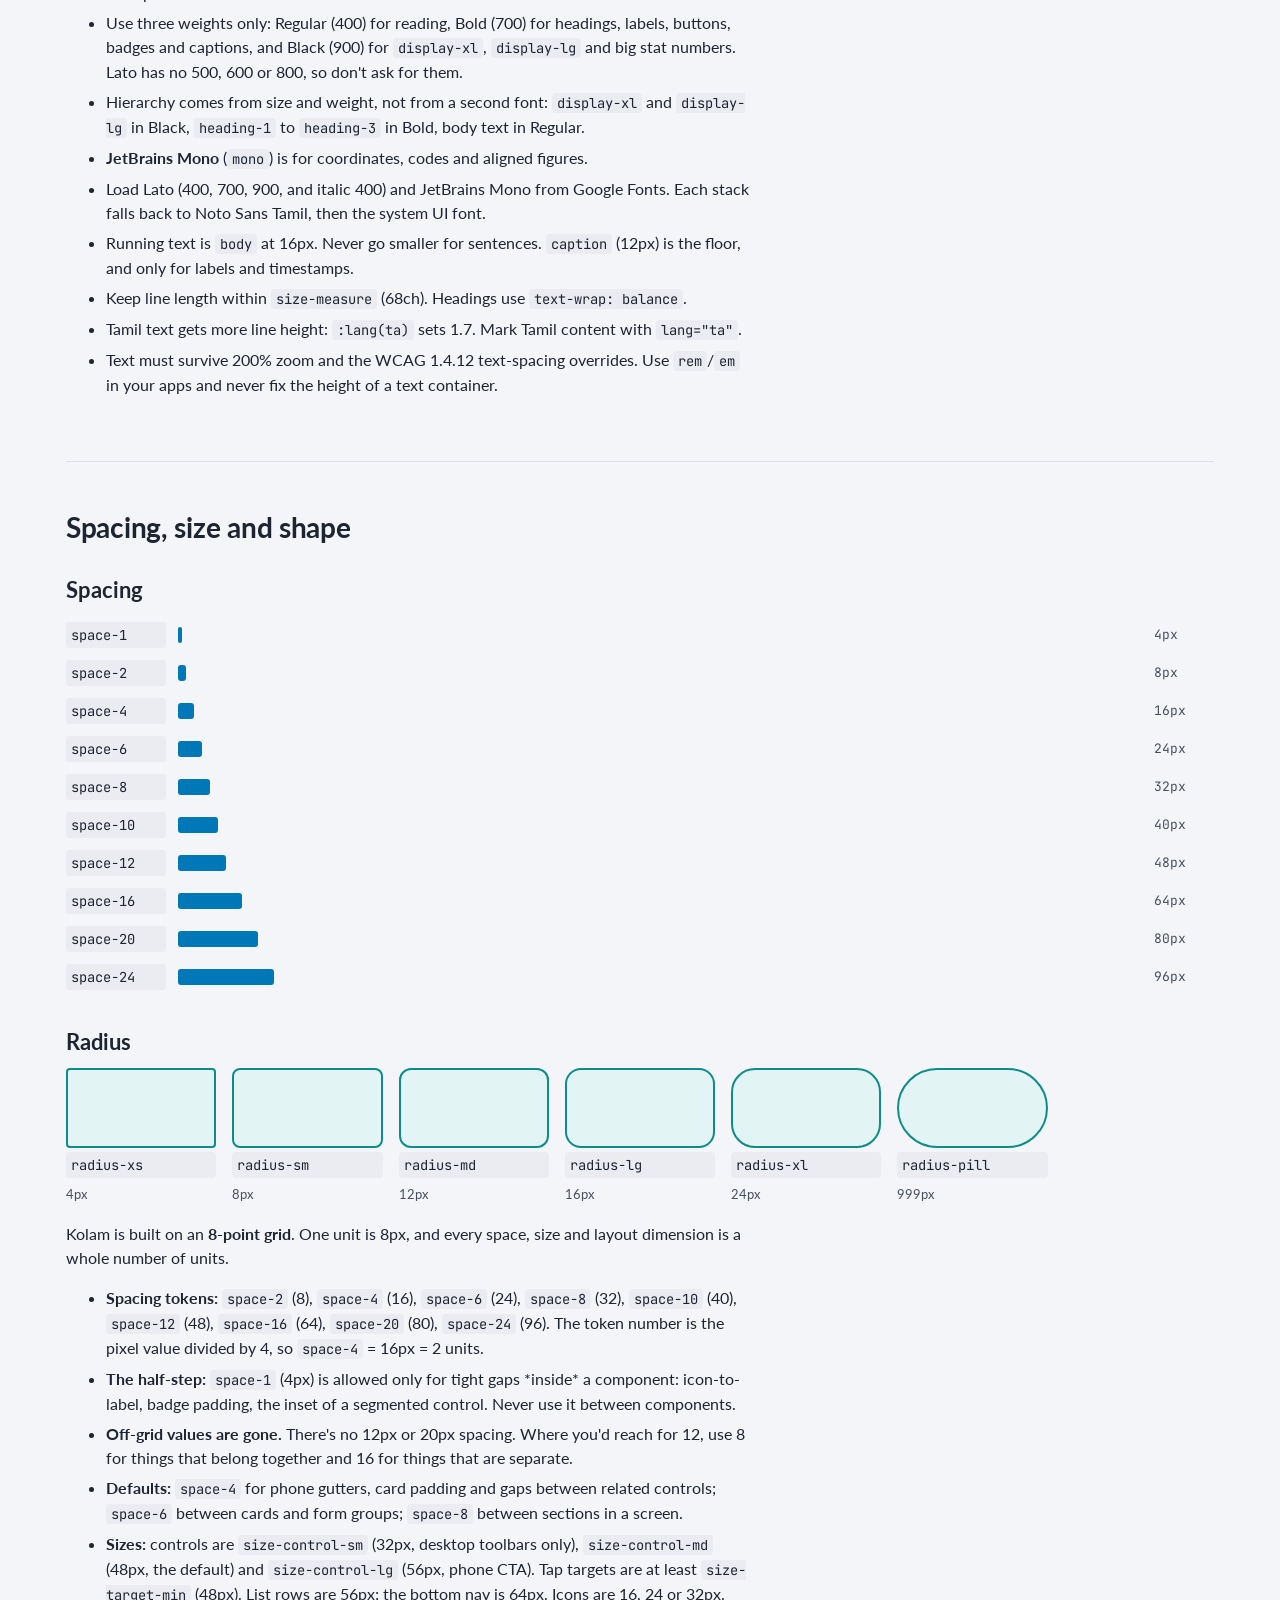
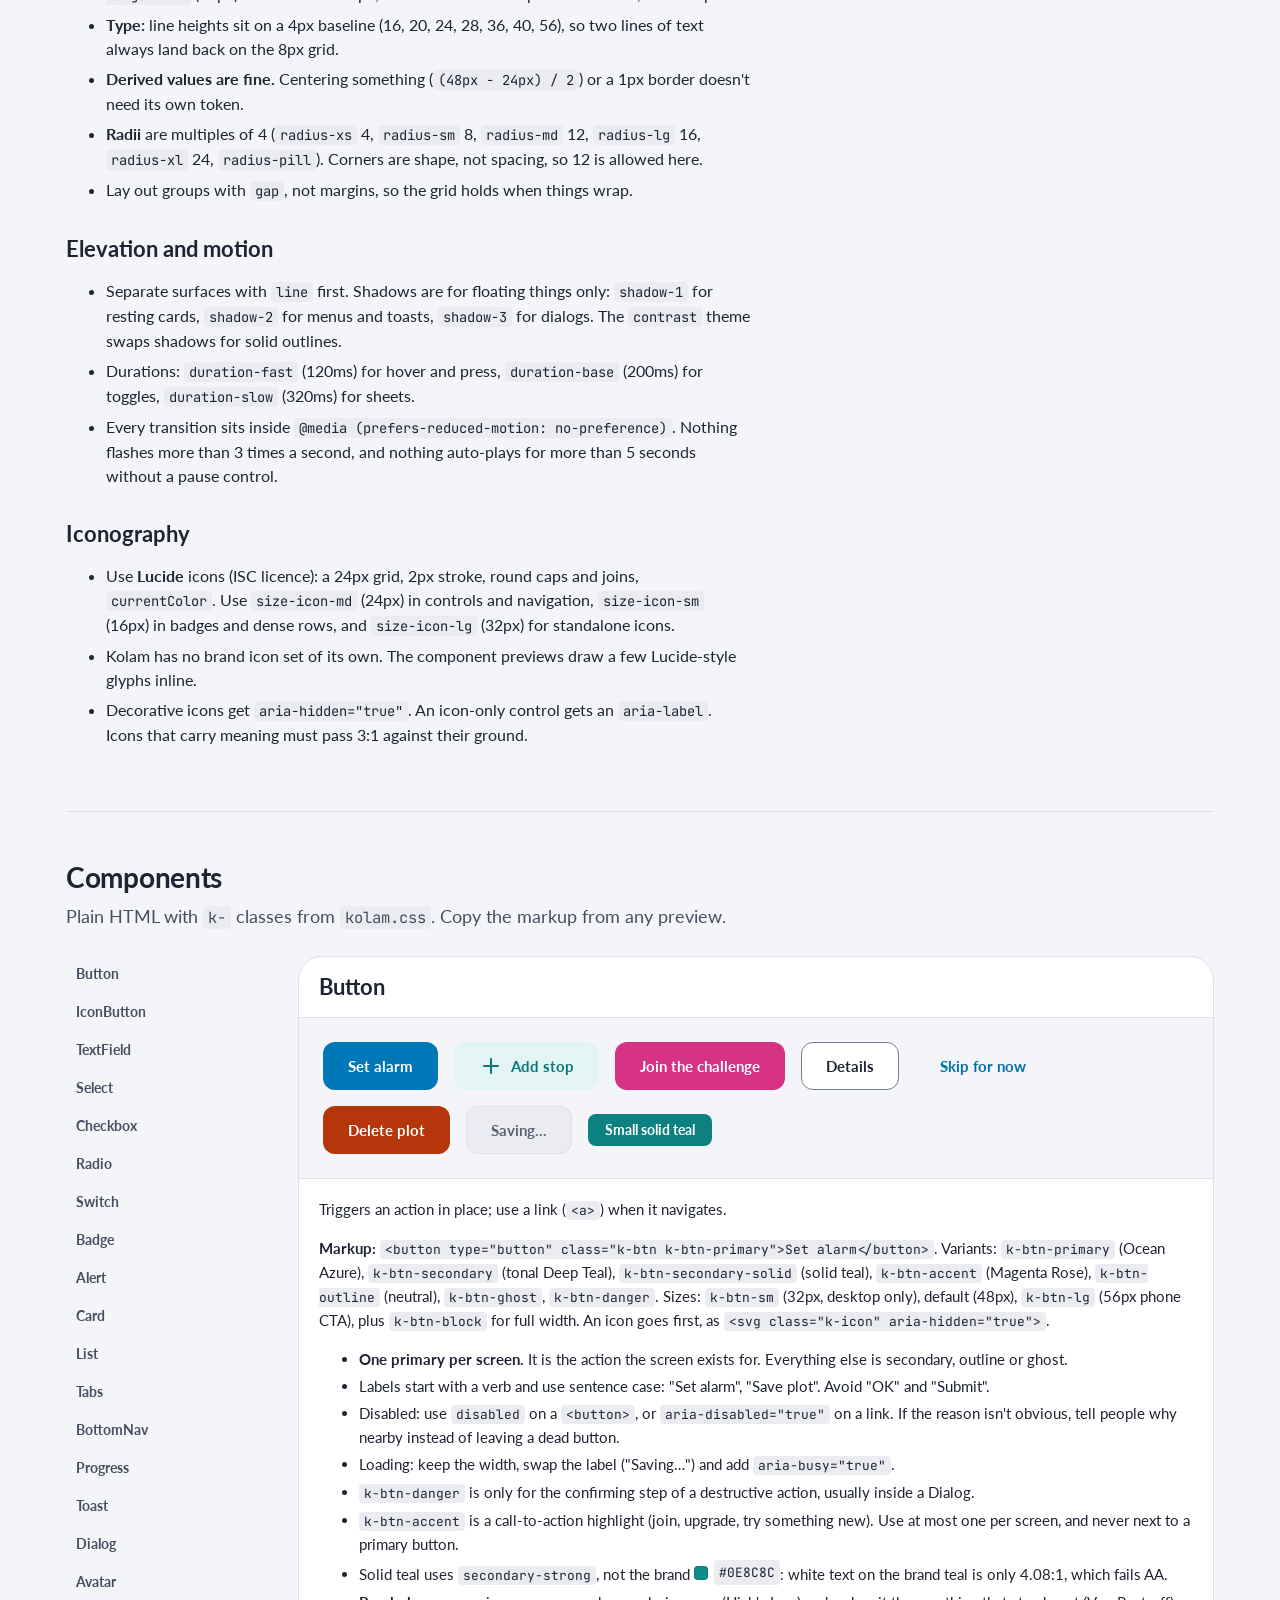
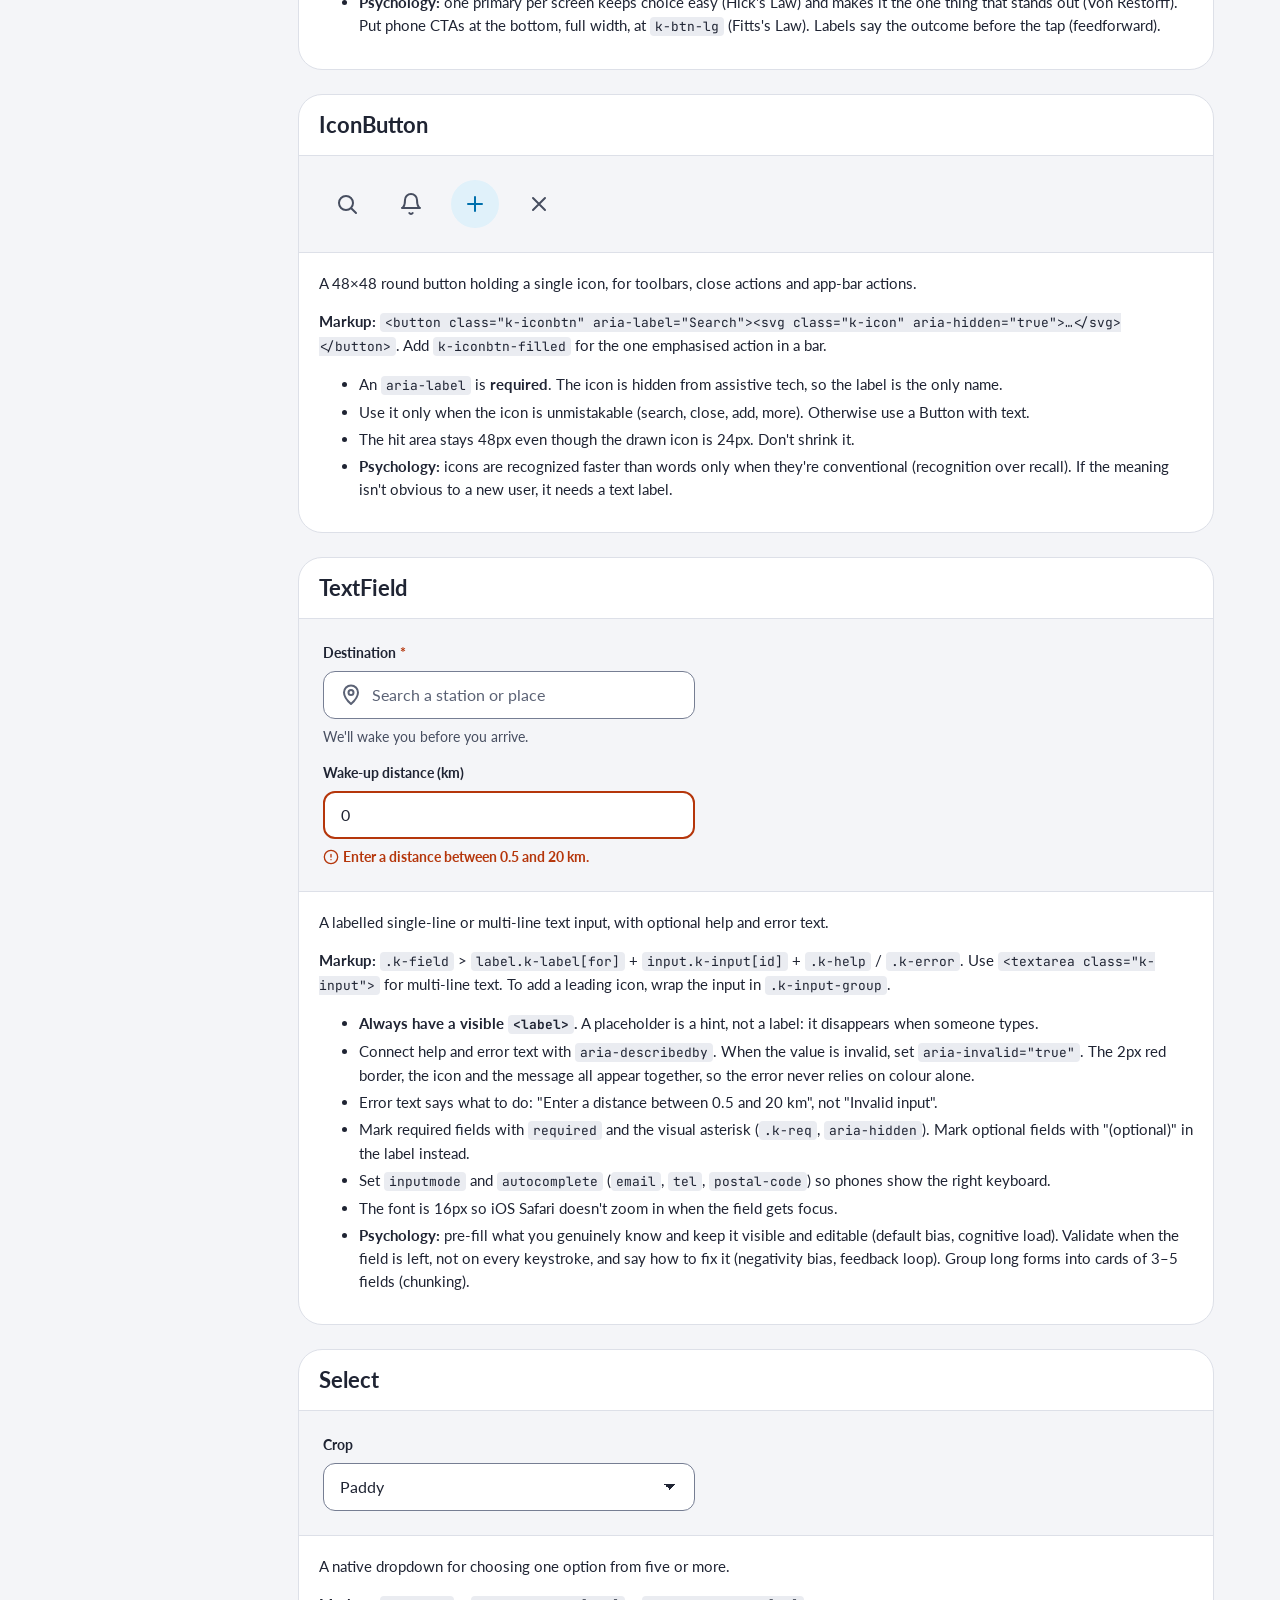
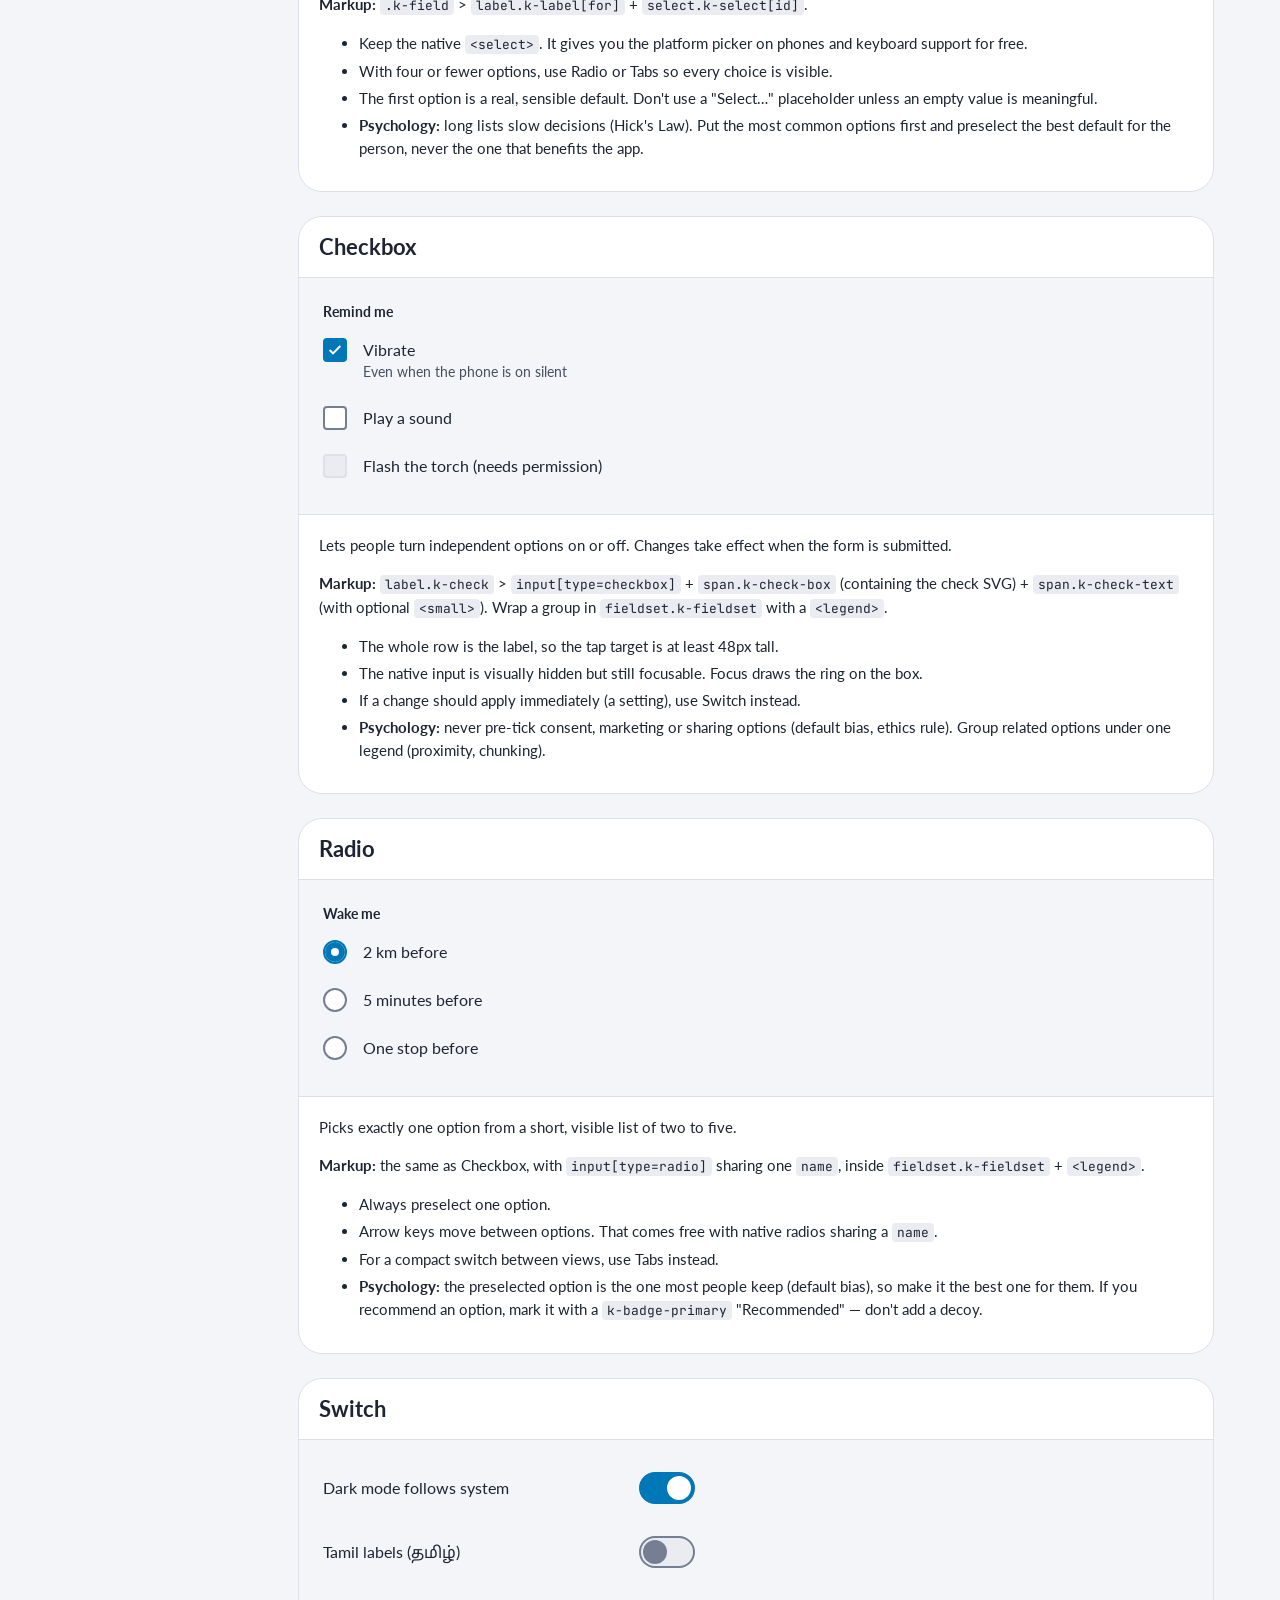
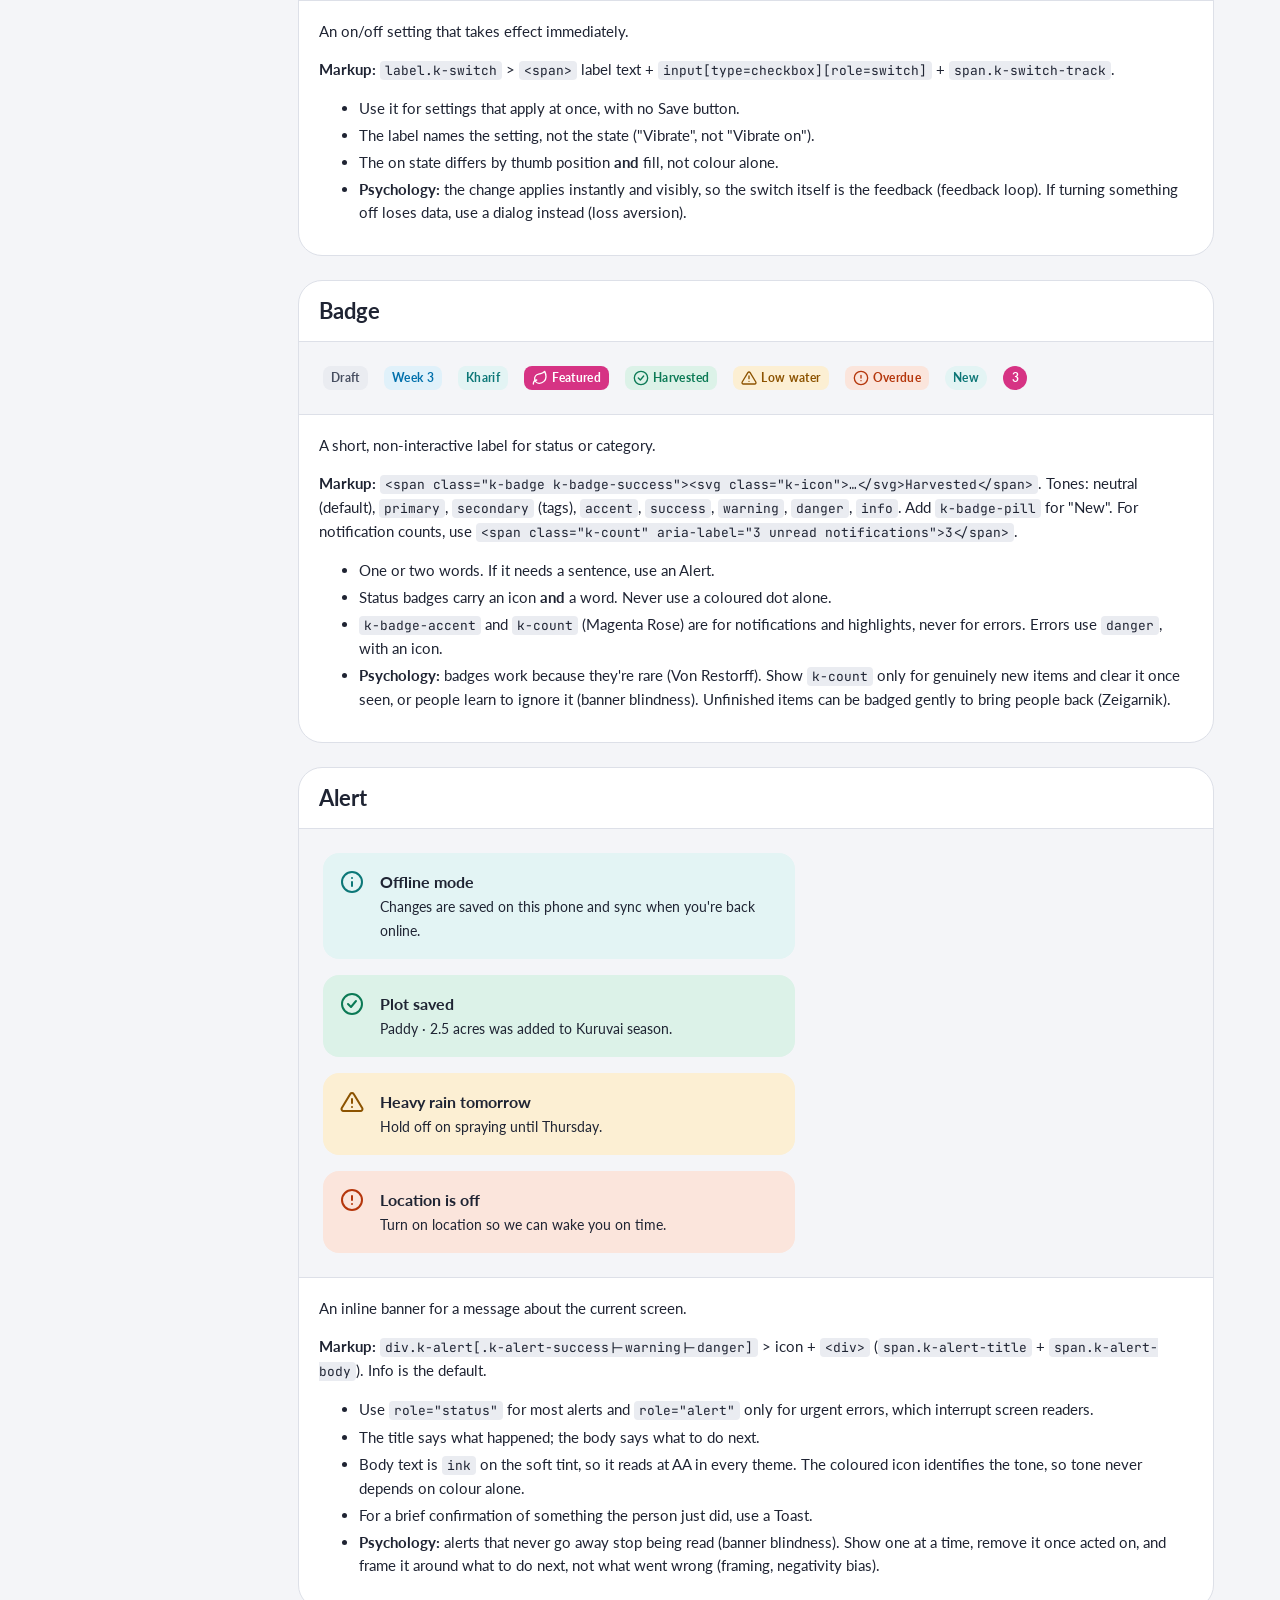
==== commit 451f669b: "8-point grid and behavioral design principles Spacing is now multiples of 8 (4px half-step inside co" ====
--- a/index.html
+++ b/index.html
@@ -88,9 +88,9 @@
 .comp-preview .k-bottomnav { max-width: 420px; margin: 20px; border: 1px solid var(--line); border-radius: var(--radius-lg); }
 .comp-doc { padding: 4px 20px 16px; font-size: 15px; line-height: 23px; }
 .comp-doc li { margin-bottom: 4px; }
-.pv { padding: 20px; display: flex; flex-wrap: wrap; gap: 12px; align-items: center; }
-.pv-col { padding: 20px; display: grid; gap: 16px; max-width: 420px; }
-.pv-grid { padding: 20px; display: grid; grid-template-columns: repeat(auto-fit, minmax(220px, 1fr)); gap: 16px; }
+.pv { padding: 24px; display: flex; flex-wrap: wrap; gap: 16px; align-items: center; }
+.pv-col { padding: 24px; display: grid; gap: 16px; max-width: 420px; }
+.pv-grid { padding: 24px; display: grid; grid-template-columns: repeat(auto-fit, minmax(220px, 1fr)); gap: 16px; }
 pre { background: var(--sidebar); color: var(--on-sidebar); padding: 16px; border-radius: var(--radius-lg); overflow-x: auto; font: 400 13px/20px var(--font-mono); }
 pre code { background: none; padding: 0; color: inherit; }
 .files { display: grid; grid-template-columns: repeat(auto-fit, minmax(220px, 1fr)); gap: 12px; }
@@ -111,7 +111,7 @@
 <header class="top"><div class="top-in">
   <a class="brand" href="#top"><span class="brand-dots" aria-hidden="true"><i></i><i></i><i></i><i></i><i></i><i></i><i></i><i></i><i></i></span>Kolam</a>
   <nav aria-label="Sections"><ul class="topnav">
-    <li><a href="#colors">Color</a></li><li><a href="#type">Type</a></li><li><a href="#space">Space</a></li><li><a href="#components">Components</a></li><li><a href="#a11y">Accessibility</a></li><li><a href="#use">Use it</a></li>
+    <li><a href="#colors">Color</a></li><li><a href="#type">Type</a></li><li><a href="#space">Space</a></li><li><a href="#components">Components</a></li><li><a href="#behavior">Psychology</a></li><li><a href="#a11y">Accessibility</a></li><li><a href="#use">Use it</a></li>
   </ul></nav>
   <div class="k-tabs" role="tablist" aria-label="Theme">
     <button class="k-tab" role="tab" data-theme-set="light" aria-selected="true">Light</button>
@@ -151,7 +151,8 @@
 <section id="principles"><h2>Principles</h2><div class="prose"><ul>
 <li><strong>Accessible by default, not by audit.</strong> If you use the tokens as their usage notes say, the result passes AA. Don't put a colour on a ground its note doesn't name.</li>
 <li><strong>One loud thing per screen.</strong> Ocean Azure (<code>primary</code>) marks the main action and the current location. Magenta Rose (<code>accent</code>) marks one highlight or notification. Deep Teal (<code>secondary</code>) supports both. Everything else is Ink Slate neutrals.</li>
-<li><strong>Phone first, thumb first.</strong> Controls are 44px tall (<code>size-control-md</code>), and every tap target is at least <code>size-target-min</code>.</li>
+<li><strong>Phone first, thumb first.</strong> Controls are 48px tall (<code>size-control-md</code>), and every tap target is at least <code>size-target-min</code>.</li>
+<li><strong>Designed for how people think.</strong> Kolam applies the growth.design psychology principles as rules — see the Behavioral design section — with one hard limit: persuasion uses only true information, never dark patterns.</li>
 <li><strong>Bilingual-ready.</strong> Every font stack falls back to Noto Sans Tamil. Text containers grow; nothing is clipped.</li>
 </ul></div><h3>Content</h3><div class="prose"><ul>
 <li>Use sentence case everywhere: buttons, titles, tabs. Use uppercase only for <code>caption</code> overlines.</li>
@@ -197,7 +198,7 @@
 
 <section id="type"><h2>Typography</h2>
   <ul class="prose"><li><code>--font-display</code> Lato</li><li><code>--font-sans</code> Lato</li><li><code>--font-mono</code> JetBrains Mono</li></ul>
-  <div class="ty-row"><div class="ty-meta"><code>.display-xl</code><small>48px / 52px · 900</small></div><div class="display-xl ty-sample">Wake me at Tambaram</div></div><div class="ty-row"><div class="ty-meta"><code>.display-lg</code><small>36px / 40px · 900</small></div><div class="display-lg ty-sample">Today&#x27;s harvest</div></div><div class="ty-row"><div class="ty-meta"><code>.heading-1</code><small>28px / 34px · 700</small></div><div class="heading-1 ty-sample">Push day · Week 3</div></div><div class="ty-row"><div class="ty-meta"><code>.heading-2</code><small>22px / 28px · 700</small></div><div class="heading-2 ty-sample">Upcoming alarms</div></div><div class="ty-row"><div class="ty-meta"><code>.heading-3</code><small>18px / 24px · 700</small></div><div class="heading-3 ty-sample">Paddy · Kuruvai season</div></div><div class="ty-row"><div class="ty-meta"><code>.body-lg</code><small>18px / 28px · 400</small></div><div class="body-lg ty-sample">Set a destination and sleep — we&#x27;ll wake you 2 km before.</div></div><div class="ty-row"><div class="ty-meta"><code>.body</code><small>16px / 24px · 400</small></div><div class="body ty-sample">Water the seedlings early, before 9 am.</div></div><div class="ty-row"><div class="ty-meta"><code>.body-sm</code><small>14px / 20px · 400</small></div><div class="body-sm ty-sample">Last synced 4 minutes ago</div></div><div class="ty-row"><div class="ty-meta"><code>.label</code><small>14px / 20px · 700</small></div><div class="label ty-sample">Destination</div></div><div class="ty-row"><div class="ty-meta"><code>.caption</code><small>12px / 16px · 700</small></div><div class="caption ty-sample">UPDATED · 31 OCT</div></div><div class="ty-row"><div class="ty-meta"><code>.mono</code><small>14px / 20px · 400</small></div><div class="mono ty-sample">12.9716° N, 80.2210° E</div></div>
+  <div class="ty-row"><div class="ty-meta"><code>.display-xl</code><small>48px / 56px · 900</small></div><div class="display-xl ty-sample">Wake me at Tambaram</div></div><div class="ty-row"><div class="ty-meta"><code>.display-lg</code><small>36px / 40px · 900</small></div><div class="display-lg ty-sample">Today&#x27;s harvest</div></div><div class="ty-row"><div class="ty-meta"><code>.heading-1</code><small>28px / 36px · 700</small></div><div class="heading-1 ty-sample">Push day · Week 3</div></div><div class="ty-row"><div class="ty-meta"><code>.heading-2</code><small>22px / 28px · 700</small></div><div class="heading-2 ty-sample">Upcoming alarms</div></div><div class="ty-row"><div class="ty-meta"><code>.heading-3</code><small>18px / 24px · 700</small></div><div class="heading-3 ty-sample">Paddy · Kuruvai season</div></div><div class="ty-row"><div class="ty-meta"><code>.body-lg</code><small>18px / 28px · 400</small></div><div class="body-lg ty-sample">Set a destination and sleep — we&#x27;ll wake you 2 km before.</div></div><div class="ty-row"><div class="ty-meta"><code>.body</code><small>16px / 24px · 400</small></div><div class="body ty-sample">Water the seedlings early, before 9 am.</div></div><div class="ty-row"><div class="ty-meta"><code>.body-sm</code><small>14px / 20px · 400</small></div><div class="body-sm ty-sample">Last synced 4 minutes ago</div></div><div class="ty-row"><div class="ty-meta"><code>.label</code><small>14px / 20px · 700</small></div><div class="label ty-sample">Destination</div></div><div class="ty-row"><div class="ty-meta"><code>.caption</code><small>12px / 16px · 700</small></div><div class="caption ty-sample">UPDATED · 31 OCT</div></div><div class="ty-row"><div class="ty-meta"><code>.mono</code><small>14px / 20px · 400</small></div><div class="mono ty-sample">12.9716° N, 80.2210° E</div></div>
   <div class="prose"><ul>
 <li><strong>Lato</strong> is Kolam's one typeface. It's free under the SIL Open Font License. <code>display</code> and <code>sans</code> both point to it.</li>
 <li>Use three weights only: Regular (400) for reading, Bold (700) for headings, labels, buttons, badges and captions, and Black (900) for <code>display-xl</code>, <code>display-lg</code> and big stat numbers. Lato has no 500, 600 or 800, so don't ask for them.</li>
@@ -212,13 +213,19 @@
 </section>
 
 <section id="space"><h2>Spacing, size and shape</h2>
-  <h3>Spacing</h3><div class="sp-row"><code>space-1</code><span class="sp-bar" style="width:var(--space-1)"></span><small>4px</small></div><div class="sp-row"><code>space-2</code><span class="sp-bar" style="width:var(--space-2)"></span><small>8px</small></div><div class="sp-row"><code>space-3</code><span class="sp-bar" style="width:var(--space-3)"></span><small>12px</small></div><div class="sp-row"><code>space-4</code><span class="sp-bar" style="width:var(--space-4)"></span><small>16px</small></div><div class="sp-row"><code>space-5</code><span class="sp-bar" style="width:var(--space-5)"></span><small>20px</small></div><div class="sp-row"><code>space-6</code><span class="sp-bar" style="width:var(--space-6)"></span><small>24px</small></div><div class="sp-row"><code>space-8</code><span class="sp-bar" style="width:var(--space-8)"></span><small>32px</small></div><div class="sp-row"><code>space-10</code><span class="sp-bar" style="width:var(--space-10)"></span><small>40px</small></div><div class="sp-row"><code>space-12</code><span class="sp-bar" style="width:var(--space-12)"></span><small>48px</small></div><div class="sp-row"><code>space-16</code><span class="sp-bar" style="width:var(--space-16)"></span><small>64px</small></div>
+  <h3>Spacing</h3><div class="sp-row"><code>space-1</code><span class="sp-bar" style="width:var(--space-1)"></span><small>4px</small></div><div class="sp-row"><code>space-2</code><span class="sp-bar" style="width:var(--space-2)"></span><small>8px</small></div><div class="sp-row"><code>space-4</code><span class="sp-bar" style="width:var(--space-4)"></span><small>16px</small></div><div class="sp-row"><code>space-6</code><span class="sp-bar" style="width:var(--space-6)"></span><small>24px</small></div><div class="sp-row"><code>space-8</code><span class="sp-bar" style="width:var(--space-8)"></span><small>32px</small></div><div class="sp-row"><code>space-10</code><span class="sp-bar" style="width:var(--space-10)"></span><small>40px</small></div><div class="sp-row"><code>space-12</code><span class="sp-bar" style="width:var(--space-12)"></span><small>48px</small></div><div class="sp-row"><code>space-16</code><span class="sp-bar" style="width:var(--space-16)"></span><small>64px</small></div><div class="sp-row"><code>space-20</code><span class="sp-bar" style="width:var(--space-20)"></span><small>80px</small></div><div class="sp-row"><code>space-24</code><span class="sp-bar" style="width:var(--space-24)"></span><small>96px</small></div>
   <h3>Radius</h3><div class="rads"><div class="rad"><div class="rad-box" style="border-radius:var(--radius-xs)"></div><code>radius-xs</code><small>4px</small></div><div class="rad"><div class="rad-box" style="border-radius:var(--radius-sm)"></div><code>radius-sm</code><small>8px</small></div><div class="rad"><div class="rad-box" style="border-radius:var(--radius-md)"></div><code>radius-md</code><small>12px</small></div><div class="rad"><div class="rad-box" style="border-radius:var(--radius-lg)"></div><code>radius-lg</code><small>16px</small></div><div class="rad"><div class="rad-box" style="border-radius:var(--radius-xl)"></div><code>radius-xl</code><small>24px</small></div><div class="rad"><div class="rad-box" style="border-radius:var(--radius-pill)"></div><code>radius-pill</code><small>999px</small></div></div>
-  <div class="prose"><ul>
-<li>Spacing is on a 4px grid: <code>space-1</code> (4) to <code>space-16</code> (64). Use <code>space-4</code> for phone gutters and card padding, <code>space-6</code> between cards, and <code>space-8</code> between sections.</li>
-<li>Lay out groups with <code>gap</code>, not margins.</li>
-<li>Radii: <code>radius-sm</code> for badges and checkboxes, <code>radius-md</code> for buttons and inputs, <code>radius-lg</code> for cards, <code>radius-xl</code> for dialogs and sheets, <code>radius-pill</code> for switches, segmented tabs and avatars.</li>
-<li>Control heights: <code>size-control-md</code> (44px) is the default, <code>size-control-lg</code> (52px) is the phone CTA, and <code>size-control-sm</code> (32px) is for desktop toolbars only.</li>
+  <div class="prose"><p>Kolam is built on an <strong>8-point grid</strong>. One unit is 8px, and every space, size and layout dimension is a whole number of units.</p>
+<ul>
+<li><strong>Spacing tokens:</strong> <code>space-2</code> (8), <code>space-4</code> (16), <code>space-6</code> (24), <code>space-8</code> (32), <code>space-10</code> (40), <code>space-12</code> (48), <code>space-16</code> (64), <code>space-20</code> (80), <code>space-24</code> (96). The token number is the pixel value divided by 4, so <code>space-4</code> = 16px = 2 units.</li>
+<li><strong>The half-step:</strong> <code>space-1</code> (4px) is allowed only for tight gaps *inside* a component: icon-to-label, badge padding, the inset of a segmented control. Never use it between components.</li>
+<li><strong>Off-grid values are gone.</strong> There's no 12px or 20px spacing. Where you'd reach for 12, use 8 for things that belong together and 16 for things that are separate.</li>
+<li><strong>Defaults:</strong> <code>space-4</code> for phone gutters, card padding and gaps between related controls; <code>space-6</code> between cards and form groups; <code>space-8</code> between sections in a screen.</li>
+<li><strong>Sizes:</strong> controls are <code>size-control-sm</code> (32px, desktop toolbars only), <code>size-control-md</code> (48px, the default) and <code>size-control-lg</code> (56px, phone CTA). Tap targets are at least <code>size-target-min</code> (48px). List rows are 56px; the bottom nav is 64px. Icons are 16, 24 or 32px.</li>
+<li><strong>Type:</strong> line heights sit on a 4px baseline (16, 20, 24, 28, 36, 40, 56), so two lines of text always land back on the 8px grid.</li>
+<li><strong>Derived values are fine.</strong> Centering something (<code>(48px − 24px) / 2</code>) or a 1px border doesn't need its own token.</li>
+<li><strong>Radii</strong> are multiples of 4 (<code>radius-xs</code> 4, <code>radius-sm</code> 8, <code>radius-md</code> 12, <code>radius-lg</code> 16, <code>radius-xl</code> 24, <code>radius-pill</code>). Corners are shape, not spacing, so 12 is allowed here.</li>
+<li>Lay out groups with <code>gap</code>, not margins, so the grid holds when things wrap.</li>
 </ul></div>
   <h3>Elevation and motion</h3><div class="prose"><ul>
 <li>Separate surfaces with <code>line</code> first. Shadows are for floating things only: <code>shadow-1</code> for resting cards, <code>shadow-2</code> for menus and toasts, <code>shadow-3</code> for dialogs. The <code>contrast</code> theme swaps shadows for solid outlines.</li>
@@ -226,7 +233,7 @@
 <li>Every transition sits inside <code>@media (prefers-reduced-motion: no-preference)</code>. Nothing flashes more than 3 times a second, and nothing auto-plays for more than 5 seconds without a pause control.</li>
 </ul></div>
   <h3>Iconography</h3><div class="prose"><ul>
-<li>Use <strong>Lucide</strong> icons (ISC licence): a 24px grid, 2px stroke, round caps and joins, <code>currentColor</code>. Use <code>size-icon-md</code> (20px) in controls and <code>size-icon-lg</code> (24px) in navigation.</li>
+<li>Use <strong>Lucide</strong> icons (ISC licence): a 24px grid, 2px stroke, round caps and joins, <code>currentColor</code>. Use <code>size-icon-md</code> (24px) in controls and navigation, <code>size-icon-sm</code> (16px) in badges and dense rows, and <code>size-icon-lg</code> (32px) for standalone icons.</li>
 <li>Kolam has no brand icon set of its own. The component previews draw a few Lucide-style glyphs inline.</li>
 <li>Decorative icons get <code>aria-hidden="true"</code>. An icon-only control gets an <code>aria-label</code>. Icons that carry meaning must pass 3:1 against their ground.</li>
 </ul></div>
@@ -237,30 +244,35 @@
   <div class="comp-layout"><ul class="comp-nav"><li><a href="#c-button">Button</a></li><li><a href="#c-iconbutton">IconButton</a></li><li><a href="#c-textfield">TextField</a></li><li><a href="#c-select">Select</a></li><li><a href="#c-checkbox">Checkbox</a></li><li><a href="#c-radio">Radio</a></li><li><a href="#c-switch">Switch</a></li><li><a href="#c-badge">Badge</a></li><li><a href="#c-alert">Alert</a></li><li><a href="#c-card">Card</a></li><li><a href="#c-list">List</a></li><li><a href="#c-tabs">Tabs</a></li><li><a href="#c-bottomnav">BottomNav</a></li><li><a href="#c-progress">Progress</a></li><li><a href="#c-toast">Toast</a></li><li><a href="#c-dialog">Dialog</a></li><li><a href="#c-avatar">Avatar</a></li></ul><div><article class="comp" id="c-button"><h3>Button</h3><div class="comp-preview"><div class="pv">
   <button class="k-btn k-btn-primary" type="button">Set alarm</button>
   <button class="k-btn k-btn-secondary" type="button"><svg class="k-icon" viewBox="0 0 24 24" aria-hidden="true"><path d="M12 5v14M5 12h14"/></svg>Add stop</button>
+  <button class="k-btn k-btn-accent" type="button">Join the challenge</button>
+  <button class="k-btn k-btn-outline" type="button">Details</button>
   <button class="k-btn k-btn-ghost" type="button">Skip for now</button>
   <button class="k-btn k-btn-danger" type="button">Delete plot</button>
   <button class="k-btn k-btn-primary" type="button" disabled>Saving…</button>
-  <button class="k-btn k-btn-secondary k-btn-sm" type="button">Small</button>
+  <button class="k-btn k-btn-secondary-solid k-btn-sm" type="button">Small solid teal</button>
 </div></div><div class="comp-doc"><p>Triggers an action in place; use a link (<code>&lt;a&gt;</code>) when it navigates.</p>
-<p><strong>Markup:</strong> <code>&lt;button type="button" class="k-btn k-btn-primary"&gt;Set alarm&lt;/button&gt;</code>. Variants: <code>k-btn-primary</code>, <code>k-btn-secondary</code>, <code>k-btn-ghost</code>, <code>k-btn-danger</code>. Sizes: <code>k-btn-sm</code> (32px, desktop only), default (44px), <code>k-btn-lg</code> (52px phone CTA), plus <code>k-btn-block</code> for full width. An icon goes first, as <code>&lt;svg class="k-icon" aria-hidden="true"&gt;</code>.</p>
-<ul>
-<li><strong>One primary per screen.</strong> It is the action the screen exists for. Everything else is secondary or ghost.</li>
+<p><strong>Markup:</strong> <code>&lt;button type="button" class="k-btn k-btn-primary"&gt;Set alarm&lt;/button&gt;</code>. Variants: <code>k-btn-primary</code> (Ocean Azure), <code>k-btn-secondary</code> (tonal Deep Teal), <code>k-btn-secondary-solid</code> (solid teal), <code>k-btn-accent</code> (Magenta Rose), <code>k-btn-outline</code> (neutral), <code>k-btn-ghost</code>, <code>k-btn-danger</code>. Sizes: <code>k-btn-sm</code> (32px, desktop only), default (48px), <code>k-btn-lg</code> (56px phone CTA), plus <code>k-btn-block</code> for full width. An icon goes first, as <code>&lt;svg class="k-icon" aria-hidden="true"&gt;</code>.</p>
+<ul>
+<li><strong>One primary per screen.</strong> It is the action the screen exists for. Everything else is secondary, outline or ghost.</li>
 <li>Labels start with a verb and use sentence case: "Set alarm", "Save plot". Avoid "OK" and "Submit".</li>
 <li>Disabled: use <code>disabled</code> on a <code>&lt;button&gt;</code>, or <code>aria-disabled="true"</code> on a link. If the reason isn't obvious, tell people why nearby instead of leaving a dead button.</li>
 <li>Loading: keep the width, swap the label ("Saving…") and add <code>aria-busy="true"</code>.</li>
 <li><code>k-btn-danger</code> is only for the confirming step of a destructive action, usually inside a Dialog.</li>
-<li>Never put an accent (marigold) fill on a button: it fails 3:1 against white surfaces.</li>
+<li><code>k-btn-accent</code> is a call-to-action highlight (join, upgrade, try something new). Use at most one per screen, and never next to a primary button.</li>
+<li>Solid teal uses <code>secondary-strong</code>, not the brand <span class="hex"><i style="background:#0E8C8C" aria-hidden="true"></i><code>#0E8C8C</code></span>: white text on the brand teal is only 4.08:1, which fails AA.</li>
+<li><strong>Psychology:</strong> one primary per screen keeps choice easy (Hick's Law) and makes it the one thing that stands out (Von Restorff). Put phone CTAs at the bottom, full width, at <code>k-btn-lg</code> (Fitts's Law). Labels say the outcome before the tap (feedforward).</li>
 </ul></div></article><article class="comp" id="c-iconbutton"><h3>IconButton</h3><div class="comp-preview"><div class="pv">
   <button class="k-iconbtn" type="button" aria-label="Search"><svg class="k-icon" viewBox="0 0 24 24" aria-hidden="true"><circle cx="11" cy="11" r="7"/><path d="m21 21-4.3-4.3"/></svg></button>
   <button class="k-iconbtn" type="button" aria-label="Notifications"><svg class="k-icon" viewBox="0 0 24 24" aria-hidden="true"><path d="M6 8a6 6 0 1 1 12 0c0 7 3 8 3 8H3s3-1 3-8"/><path d="M10.3 21a2 2 0 0 0 3.4 0"/></svg></button>
   <button class="k-iconbtn k-iconbtn-filled" type="button" aria-label="Add workout"><svg class="k-icon" viewBox="0 0 24 24" aria-hidden="true"><path d="M12 5v14M5 12h14"/></svg></button>
   <button class="k-iconbtn" type="button" aria-label="Close"><svg class="k-icon" viewBox="0 0 24 24" aria-hidden="true"><path d="M18 6 6 18M6 6l12 12"/></svg></button>
-</div></div><div class="comp-doc"><p>A 44×44 round button holding a single icon, for toolbars, close actions and app-bar actions.</p>
+</div></div><div class="comp-doc"><p>A 48×48 round button holding a single icon, for toolbars, close actions and app-bar actions.</p>
 <p><strong>Markup:</strong> <code>&lt;button class="k-iconbtn" aria-label="Search"&gt;&lt;svg class="k-icon" aria-hidden="true"&gt;…&lt;/svg&gt;&lt;/button&gt;</code>. Add <code>k-iconbtn-filled</code> for the one emphasised action in a bar.</p>
 <ul>
 <li>An <code>aria-label</code> is <strong>required</strong>. The icon is hidden from assistive tech, so the label is the only name.</li>
 <li>Use it only when the icon is unmistakable (search, close, add, more). Otherwise use a Button with text.</li>
-<li>The hit area stays 44px even when the drawn icon is 20px. Don't shrink it.</li>
+<li>The hit area stays 48px even though the drawn icon is 24px. Don't shrink it.</li>
+<li><strong>Psychology:</strong> icons are recognized faster than words only when they're conventional (recognition over recall). If the meaning isn't obvious to a new user, it needs a text label.</li>
 </ul></div></article><article class="comp" id="c-textfield"><h3>TextField</h3><div class="comp-preview"><div class="pv-col">
   <div class="k-field">
     <label class="k-label" for="pv-dest">Destination<span class="k-req" aria-hidden="true">*</span></label>
@@ -281,6 +293,7 @@
 <li>Mark required fields with <code>required</code> and the visual asterisk (<code>.k-req</code>, <code>aria-hidden</code>). Mark optional fields with "(optional)" in the label instead.</li>
 <li>Set <code>inputmode</code> and <code>autocomplete</code> (<code>email</code>, <code>tel</code>, <code>postal-code</code>) so phones show the right keyboard.</li>
 <li>The font is 16px so iOS Safari doesn't zoom in when the field gets focus.</li>
+<li><strong>Psychology:</strong> pre-fill what you genuinely know and keep it visible and editable (default bias, cognitive load). Validate when the field is left, not on every keystroke, and say how to fix it (negativity bias, feedback loop). Group long forms into cards of 3–5 fields (chunking).</li>
 </ul></div></article><article class="comp" id="c-select"><h3>Select</h3><div class="comp-preview"><div class="pv-col">
   <div class="k-field">
     <label class="k-label" for="crop">Crop</label>
@@ -292,6 +305,7 @@
 <li>Keep the native <code>&lt;select&gt;</code>. It gives you the platform picker on phones and keyboard support for free.</li>
 <li>With four or fewer options, use Radio or Tabs so every choice is visible.</li>
 <li>The first option is a real, sensible default. Don't use a "Select…" placeholder unless an empty value is meaningful.</li>
+<li><strong>Psychology:</strong> long lists slow decisions (Hick's Law). Put the most common options first and preselect the best default for the person, never the one that benefits the app.</li>
 </ul></div></article><article class="comp" id="c-checkbox"><h3>Checkbox</h3><div class="comp-preview"><div class="pv-col"><fieldset class="k-fieldset"><legend>Remind me</legend>
   <label class="k-check"><input type="checkbox" checked><span class="k-check-box"><svg viewBox="0 0 24 24" aria-hidden="true"><path d="M20 6 9 17l-5-5"/></svg></span><span class="k-check-text">Vibrate<small>Even when the phone is on silent</small></span></label>
   <label class="k-check"><input type="checkbox"><span class="k-check-box"><svg viewBox="0 0 24 24" aria-hidden="true"><path d="M20 6 9 17l-5-5"/></svg></span><span class="k-check-text">Play a sound</span></label>
@@ -299,9 +313,10 @@
 </fieldset></div></div><div class="comp-doc"><p>Lets people turn independent options on or off. Changes take effect when the form is submitted.</p>
 <p><strong>Markup:</strong> <code>label.k-check</code> &gt; <code>input[type=checkbox]</code> + <code>span.k-check-box</code> (containing the check SVG) + <code>span.k-check-text</code> (with optional <code>&lt;small&gt;</code>). Wrap a group in <code>fieldset.k-fieldset</code> with a <code>&lt;legend&gt;</code>.</p>
 <ul>
-<li>The whole row is the label, so the tap target is at least 44px tall.</li>
+<li>The whole row is the label, so the tap target is at least 48px tall.</li>
 <li>The native input is visually hidden but still focusable. Focus draws the ring on the box.</li>
 <li>If a change should apply immediately (a setting), use Switch instead.</li>
+<li><strong>Psychology:</strong> never pre-tick consent, marketing or sharing options (default bias, ethics rule). Group related options under one legend (proximity, chunking).</li>
 </ul></div></article><article class="comp" id="c-radio"><h3>Radio</h3><div class="comp-preview"><div class="pv-col"><fieldset class="k-fieldset"><legend>Wake me</legend>
   <label class="k-check"><input type="radio" name="when" checked><span class="k-check-box"></span><span class="k-check-text">2 km before</span></label>
   <label class="k-check"><input type="radio" name="when"><span class="k-check-box"></span><span class="k-check-text">5 minutes before</span></label>
@@ -312,6 +327,7 @@
 <li>Always preselect one option.</li>
 <li>Arrow keys move between options. That comes free with native radios sharing a <code>name</code>.</li>
 <li>For a compact switch between views, use Tabs instead.</li>
+<li><strong>Psychology:</strong> the preselected option is the one most people keep (default bias), so make it the best one for them. If you recommend an option, mark it with a <code>k-badge-primary</code> "Recommended" — don't add a decoy.</li>
 </ul></div></article><article class="comp" id="c-switch"><h3>Switch</h3><div class="comp-preview"><div class="pv-col">
   <label class="k-switch"><span>Dark mode follows system</span><input type="checkbox" role="switch" checked><span class="k-switch-track"></span></label>
   <label class="k-switch"><span>Tamil labels (தமிழ்)</span><input type="checkbox" role="switch"><span class="k-switch-track"></span></label>
@@ -321,20 +337,24 @@
 <li>Use it for settings that apply at once, with no Save button.</li>
 <li>The label names the setting, not the state ("Vibrate", not "Vibrate on").</li>
 <li>The on state differs by thumb position <strong>and</strong> fill, not colour alone.</li>
+<li><strong>Psychology:</strong> the change applies instantly and visibly, so the switch itself is the feedback (feedback loop). If turning something off loses data, use a dialog instead (loss aversion).</li>
 </ul></div></article><article class="comp" id="c-badge"><h3>Badge</h3><div class="comp-preview"><div class="pv">
   <span class="k-badge">Draft</span>
   <span class="k-badge k-badge-primary">Week 3</span>
+  <span class="k-badge k-badge-secondary">Kharif</span>
   <span class="k-badge k-badge-accent"><svg class="k-icon" viewBox="0 0 24 24" aria-hidden="true"><path d="M11 20A7 7 0 0 1 9.8 6.1C15.5 5 17 4.5 19 2c1 2 2 4.2 2 8 0 5.5-4.8 10-10 10Z"/><path d="M2 21c0-3 1.9-5.4 5.1-6"/></svg>Featured</span>
   <span class="k-badge k-badge-success"><svg class="k-icon" viewBox="0 0 24 24" aria-hidden="true"><circle cx="12" cy="12" r="10"/><path d="m8 12 3 3 5-6"/></svg>Harvested</span>
   <span class="k-badge k-badge-warning"><svg class="k-icon" viewBox="0 0 24 24" aria-hidden="true"><path d="M10.3 3.9 1.8 18a2 2 0 0 0 1.7 3h17a2 2 0 0 0 1.7-3L13.7 3.9a2 2 0 0 0-3.4 0Z"/><path d="M12 9v4M12 17h.01"/></svg>Low water</span>
   <span class="k-badge k-badge-danger"><svg class="k-icon" viewBox="0 0 24 24" aria-hidden="true"><circle cx="12" cy="12" r="10"/><path d="M12 8v4M12 16h.01"/></svg>Overdue</span>
   <span class="k-badge k-badge-info k-badge-pill">New</span>
+  <span class="k-count" aria-label="3 unread notifications">3</span>
 </div></div><div class="comp-doc"><p>A short, non-interactive label for status or category.</p>
-<p><strong>Markup:</strong> <code>&lt;span class="k-badge k-badge-success"&gt;&lt;svg class="k-icon"&gt;…&lt;/svg&gt;Harvested&lt;/span&gt;</code>. Tones: neutral (default), <code>primary</code>, <code>accent</code>, <code>success</code>, <code>warning</code>, <code>danger</code>, <code>info</code>. Add <code>k-badge-pill</code> for counts and "New".</p>
+<p><strong>Markup:</strong> <code>&lt;span class="k-badge k-badge-success"&gt;&lt;svg class="k-icon"&gt;…&lt;/svg&gt;Harvested&lt;/span&gt;</code>. Tones: neutral (default), <code>primary</code>, <code>secondary</code> (tags), <code>accent</code>, <code>success</code>, <code>warning</code>, <code>danger</code>, <code>info</code>. Add <code>k-badge-pill</code> for "New". For notification counts, use <code>&lt;span class="k-count" aria-label="3 unread notifications"&gt;3&lt;/span&gt;</code>.</p>
 <ul>
 <li>One or two words. If it needs a sentence, use an Alert.</li>
 <li>Status badges carry an icon <strong>and</strong> a word. Never use a coloured dot alone.</li>
-<li><code>k-badge-accent</code> (marigold) is for celebration and featured content, not warnings.</li>
+<li><code>k-badge-accent</code> and <code>k-count</code> (Magenta Rose) are for notifications and highlights, never for errors. Errors use <code>danger</code>, with an icon.</li>
+<li><strong>Psychology:</strong> badges work because they're rare (Von Restorff). Show <code>k-count</code> only for genuinely new items and clear it once seen, or people learn to ignore it (banner blindness). Unfinished items can be badged gently to bring people back (Zeigarnik).</li>
 </ul></div></article><article class="comp" id="c-alert"><h3>Alert</h3><div class="comp-preview"><div class="pv-col" style="max-width:520px">
   <div class="k-alert" role="status"><svg class="k-icon" viewBox="0 0 24 24" aria-hidden="true"><circle cx="12" cy="12" r="10"/><path d="M12 16v-4M12 8h.01"/></svg><div><span class="k-alert-title">Offline mode</span><span class="k-alert-body">Changes are saved on this phone and sync when you're back online.</span></div></div>
   <div class="k-alert k-alert-success" role="status"><svg class="k-icon" viewBox="0 0 24 24" aria-hidden="true"><circle cx="12" cy="12" r="10"/><path d="m8 12 3 3 5-6"/></svg><div><span class="k-alert-title">Plot saved</span><span class="k-alert-body">Paddy · 2.5 acres was added to Kuruvai season.</span></div></div>
@@ -347,6 +367,7 @@
 <li>The title says what happened; the body says what to do next.</li>
 <li>Body text is <code>ink</code> on the soft tint, so it reads at AA in every theme. The coloured icon identifies the tone, so tone never depends on colour alone.</li>
 <li>For a brief confirmation of something the person just did, use a Toast.</li>
+<li><strong>Psychology:</strong> alerts that never go away stop being read (banner blindness). Show one at a time, remove it once acted on, and frame it around what to do next, not what went wrong (framing, negativity bias).</li>
 </ul></div></article><article class="comp" id="c-card"><h3>Card</h3><div class="comp-preview"><div class="pv-grid">
   <article class="k-card">
     <span class="k-badge k-badge-primary" style="justify-self:start">Push day</span>
@@ -359,12 +380,13 @@
     <p class="k-card-meta">Keep it going with a 20-minute session today.</p>
   </article>
 </div></div><div class="comp-doc"><p>A container that groups content and actions about one thing: a workout, a plot, an alarm, an animal.</p>
-<p><strong>Markup:</strong> <code>article.k-card</code> &gt; optional <code>.k-card-media</code>, then <code>h3.k-card-title</code>, <code>p.k-card-meta</code>, actions. Use <code>.k-card-featured</code> (marigold tint) for one highlighted card. Use <code>.k-stat</code> (<code>.k-stat-value</code> + <code>.k-stat-label</code>) for a big number.</p>
+<p><strong>Markup:</strong> <code>article.k-card</code> &gt; optional <code>.k-card-media</code>, then <code>h3.k-card-title</code>, <code>p.k-card-meta</code>, actions. Use <code>.k-card-featured</code> (Magenta Rose tint) for one highlighted card. Use <code>.k-stat</code> (<code>.k-stat-value</code> + <code>.k-stat-label</code>) for a big number.</p>
 <ul>
 <li>If the whole card is a link, make it an <code>&lt;a class="k-card"&gt;</code> with the title as its text, and put no other buttons inside.</li>
 <li>Use one featured card per screen at most.</li>
-<li>Don't nest cards. Inside a card, separate groups with spacing (<code>space-3</code>) or a <code>line</code> divider.</li>
+<li>Don't nest cards. Inside a card, separate groups with spacing (<code>space-4</code>) or a <code>line</code> divider.</li>
 <li>Lists of similar rows belong in a List, not a stack of cards.</li>
+<li><strong>Psychology:</strong> one card is one idea (chunking). Cards in a row read as a set, so keep their structure identical (law of similarity). <code>k-card-featured</code> is for one honest highlight, such as a real streak or achievement (variable reward, Von Restorff).</li>
 </ul></div></article><article class="comp" id="c-list"><h3>List</h3><div class="comp-preview"><div class="pv-col">
   <ul class="k-list">
     <li><a class="k-list-item" href="#"><svg class="k-icon" viewBox="0 0 24 24" aria-hidden="true"><path d="M12 21s-7-6.2-7-11.5A7 7 0 0 1 19 9.5C19 14.8 12 21 12 21Z"/><circle cx="12" cy="9.5" r="2.5"/></svg><span class="k-list-text">Tambaram<small>Wake 2 km before · 06:40</small></span><svg class="k-icon" viewBox="0 0 24 24" aria-hidden="true"><path d="m9 18 6-6-6-6"/></svg></a></li>
@@ -377,6 +399,7 @@
 <li>Rows are at least 56px tall and the whole row is the tap target.</li>
 <li>Show a chevron only when the row navigates.</li>
 <li>Keep the second line to one short fact. Truncate in your own code, not with clipping.</li>
+<li><strong>Psychology:</strong> people remember the first and last rows best (serial position effect), so sort by what matters most. Show recent items first so people pick rather than type (recognition over recall).</li>
 </ul></div></article><article class="comp" id="c-tabs"><h3>Tabs</h3><div class="comp-preview"><div class="pv">
   <div class="k-tabs" role="tablist" aria-label="Range">
     <button class="k-tab" role="tab" aria-selected="false" tabindex="-1">Day</button>
@@ -389,6 +412,7 @@
 <li>Only the selected tab is in the tab order (<code>tabindex="0"</code>). Arrow keys move between tabs, as the preview script shows.</li>
 <li>The selected tab is lifted on <code>surface</code> with a <code>line-strong</code> outline, so selection doesn't depend on colour alone.</li>
 <li>Tabs switch views; they don't trigger actions. For app-level sections on a phone, use BottomNav.</li>
+<li><strong>Psychology:</strong> at most four tabs (Miller's Law). The first tab is the default most people stay on (default bias), so make it the most useful view.</li>
 </ul></div></article><article class="comp" id="c-bottomnav"><h3>BottomNav</h3><div class="comp-preview"><nav class="k-bottomnav" aria-label="Main">
   <a href="#" aria-current="page"><span class="k-pip"><svg class="k-icon" viewBox="0 0 24 24" aria-hidden="true"><path d="M3 10.5 12 3l9 7.5V20a1 1 0 0 1-1 1h-5v-6h-6v6H4a1 1 0 0 1-1-1Z"/></svg></span>Home</a>
   <a href="#"><span class="k-pip"><svg class="k-icon" viewBox="0 0 24 24" aria-hidden="true"><path d="M6.5 6.5v11M17.5 6.5v11M3 9v6M21 9v6M6.5 12h11"/></svg></span>Workouts</a>
@@ -401,6 +425,7 @@
 <li>The current item gets a tinted pip <strong>and</strong> primary text, not colour alone.</li>
 <li>Fix it to the bottom with <code>position: fixed; bottom: 0</code>. It already pads for <code>env(safe-area-inset-bottom)</code>.</li>
 <li>On wide screens, switch to a side rail or top navigation.</li>
+<li><strong>Psychology:</strong> familiar placement at the bottom, within thumb reach (Jakob's law, Fitts's Law). Home goes first and Settings last (serial position effect), with at most five items (Miller's Law).</li>
 </ul></div></article><article class="comp" id="c-progress"><h3>Progress</h3><div class="comp-preview"><div class="pv-col">
   <div class="k-progress"><div class="k-progress-head"><span id="pg1">Distance to Tambaram</span><span>8.4 km left</span></div>
     <div class="k-progress-track" role="progressbar" aria-labelledby="pg1" aria-valuemin="0" aria-valuemax="100" aria-valuenow="62" aria-valuetext="62%, 8.4 km left"><div class="k-progress-fill" style="width:62%"></div></div></div>
@@ -411,6 +436,7 @@
 <ul>
 <li>Always show the value as text too ("3 of 4", "8.4 km left"). The bar alone isn't enough.</li>
 <li>Use <code>aria-valuetext</code> when the number means something specific (distance, time).</li>
+<li><strong>Psychology:</strong> people speed up as a goal gets close (goal-gradient effect), so always show the remaining amount in words. Unfinished progress brings people back (Zeigarnik), but never fake a head start.</li>
 </ul></div></article><article class="comp" id="c-toast"><h3>Toast</h3><div class="comp-preview"><div class="pv">
   <div class="k-toast" role="status"><svg class="k-icon" viewBox="0 0 24 24" aria-hidden="true"><path d="M20 6 9 17l-5-5"/></svg><span class="k-toast-text">Alarm set for Tambaram</span><button class="k-btn k-btn-ghost" type="button">Undo</button></div>
 </div></div><div class="comp-doc"><p>A brief, inverted confirmation of something the person just did.</p>
@@ -419,6 +445,7 @@
 <li>Keep it under 6 words plus at most one action.</li>
 <li>If it has an action, keep it on screen for at least 6 seconds and pause the timer on hover or focus (WCAG 2.2.1). Never auto-dismiss errors: use an Alert for those.</li>
 <li>Toasts use the inverted pair (<code>bg</code> text on an <code>ink</code> fill), which keeps the same contrast ratio as the body text.</li>
+<li><strong>Psychology:</strong> a toast is the feedback loop's "done", and often the end of a flow, so make it positive and specific (peak-end rule). Offering "Undo" removes the fear of losing something (loss aversion) better than a confirmation dialog.</li>
 </ul></div></article><article class="comp" id="c-dialog"><h3>Dialog</h3><div class="comp-preview"><div class="pv" style="justify-content:center">
   <div class="k-dialog" role="dialog" aria-modal="true" aria-labelledby="dt" style="position:static">
     <h2 class="k-dialog-title" id="dt">Delete this plot?</h2>
@@ -432,6 +459,7 @@
 <li>The confirming action goes last (on the right). Make it <code>k-btn-danger</code> when the action is destructive.</li>
 <li>Return focus to the control that opened the dialog when it closes.</li>
 <li>Use dialogs sparingly. Prefer undo (a Toast) over confirmation for reversible actions.</li>
+<li><strong>Psychology:</strong> dialogs interrupt, so use them only for permanent losses. Say exactly what will be lost (loss aversion, framing), keep the safe option easy to reach, and never confirm-shame ("No, I like wasting water"). Pressure backfires (reactance).</li>
 </ul></div></article><article class="comp" id="c-avatar"><h3>Avatar</h3><div class="comp-preview"><div class="pv">
   <span class="k-avatar" role="img" aria-label="Gopinath">G</span>
   <span class="k-avatar k-avatar-accent" role="img" aria-label="Meena">M</span>
@@ -440,8 +468,78 @@
 <p><strong>Markup:</strong> <code>span.k-avatar[role=img][aria-label="Name"]</code> with one or two initials, or an <code>&lt;img alt="Name"&gt;</code> inside it. Sizes: default 40px, <code>k-avatar-lg</code> 56px. Use <code>k-avatar-accent</code> for the current user.</p>
 <ul>
 <li>If the name is printed right next to the avatar, use <code>aria-hidden="true"</code> instead so it isn't read twice.</li>
+<li><strong>Psychology:</strong> a face or initial makes shared content feel personal (singularity effect). Use real people only; never invent avatars for fake social proof.</li>
 </ul></div></article></div></div>
 </section>
+
+<section id="behavior"><h2>Behavioral design</h2><div class="prose"><p>Kolam applies the cognitive principles catalogued by <a href="https://growth.design/psychology">growth.design</a> as concrete rules on its tokens and components. They're grouped the same way growth.design groups them: the four problems people face when using a product — too much <strong>information</strong>, not enough <strong>meaning</strong>, not enough <strong>time</strong>, and limits of <strong>memory</strong>.</p>
+<h3>The ethics rule (read this first)</h3>
+<ul>
+<li><strong>Help people do what they came to do; never trick them into something else.</strong> Persuasion principles — scarcity, social proof, loss aversion, anchoring, the decoy effect, defaults — may only use <strong>true</strong> information, in the person's interest.</li>
+<li>No fake countdowns, invented "only 2 left", made-up user counts, pre-ticked opt-ins, confirm-shaming ("No thanks, I don't like saving water"), or hiding the cancel button. These are dark patterns and they also break WCAG 3.3 and the trust Kolam's apps depend on.</li>
+<li><strong>Reactance:</strong> pressure backfires. If a screen needs urgency to work, the screen is wrong.</li>
+</ul>
+<h3>Information — reduce what people must process</h3>
+<ul>
+<li><strong>Hick's Law &amp; decision fatigue:</strong> one <code>k-btn-primary</code> per screen; at most two other actions beside it. More than four choices go in a <code>k-select</code>, a List or a second screen.</li>
+<li><strong>Cognitive load &amp; Tesler's Law:</strong> remove steps, don't hide them. Fill what you already know (location, last-used crop, last trip), but never make a guess the person can't see and change.</li>
+<li><strong>Progressive disclosure:</strong> show the essential first; put advanced settings behind a ghost button ("More options") or a second screen. Never hide something required.</li>
+<li><strong>Fitts's Law:</strong> frequent and primary actions are big and near the thumb — <code>size-control-lg</code> (56px) CTAs at the bottom of phone screens, <code>k-btn-block</code> on narrow layouts, tap targets never under <code>size-target-min</code> (48px). Destructive actions are *not* placed where the thumb rests.</li>
+<li><strong>Visual hierarchy, contrast &amp; the Von Restorff effect:</strong> only one thing per screen gets the loud treatment — the azure primary or one magenta <code>accent</code> highlight. If two things shout, neither is heard.</li>
+<li><strong>Banner blindness:</strong> reserve <code>k-alert</code> for what matters on this screen right now. Never leave a permanent banner; dismiss or remove it once it's acted on. Badges and <code>k-count</code> appear only when there's something new.</li>
+<li><strong>Signifiers:</strong> interactive things look interactive — buttons have fills or borders (<code>line-strong</code>), links are underlined <code>primary-text</code>, list rows that navigate show a chevron. Nothing static looks tappable.</li>
+<li><strong>Law of proximity &amp; juxtaposition:</strong> related things sit close (<code>space-2</code>), separate groups sit apart (<code>space-6</code>). Spacing, not boxes, does the grouping — the 8-point grid makes the difference readable.</li>
+<li><strong>Feedback loop:</strong> every action answers within 100ms — a pressed state on tap, a <code>k-toast</code> when something saves, inline errors as soon as a field is left. Silence reads as failure.</li>
+<li><strong>Spark effect &amp; nudge:</strong> make the first step tiny ("Try it with a sample farm", "Add your first stop"). Suggest; don't force.</li>
+<li><strong>Framing &amp; anchoring:</strong> state numbers the way people decide — "Saves 1,200 L this week", not "−14%". Show the useful reference first (last week, the recommended amount) so the new number has context.</li>
+<li><strong>Centre-stage effect &amp; decoy effect:</strong> when offering options (plans, wake-up distances), put the recommended one in the middle and mark it with a <code>k-badge-primary</code> "Recommended" — never invent a worse option just to make it look good.</li>
+<li><strong>Aesthetic-usability effect:</strong> polish is a feature — consistent tokens, the grid and real content make the app feel more reliable. It's also why Kolam bans lorem ipsum in previews.</li>
+</ul>
+<h3>Meaning — help people understand quickly</h3>
+<ul>
+<li><strong>Mental model, familiarity &amp; Jakob's law:</strong> use platform conventions — bottom nav on phones, back at the top-left, swipe to delete on iOS, native <code>&lt;select&gt;</code> and <code>&lt;dialog&gt;</code>. Novelty goes into content, not controls.</li>
+<li><strong>Recognition over recall</strong> (also Memory): show options instead of asking people to type them — chips for recent places, crop pickers, last-used values.</li>
+<li><strong>Miller's Law &amp; chunking:</strong> at most 5 bottom-nav items, at most 4 tabs, and break long numbers and forms into groups of 3–5 (<code>+91 98765 43210</code>; one card per form section).</li>
+<li><strong>Law of similarity:</strong> same function, same look — every destructive action is <code>danger</code>, every tag is <code>k-badge-secondary</code>. Don't style two different things alike.</li>
+<li><strong>Goal-gradient effect:</strong> show progress toward a goal and make it feel close — <code>k-progress</code> with text ("3 of 4 sets"), and start bars partly filled when the person has genuinely already done something.</li>
+<li><strong>Aha! moment:</strong> get new users to the core value in the first session — the first alarm set, the first watering plan, the first animal found. Onboarding exists only to get there.</li>
+<li><strong>Social proof, authority &amp; noble edge:</strong> only real signals — "Recommended by TNAU" if it's true, "1,248 farmers used this guide" if you actually counted. Otherwise say nothing.</li>
+<li><strong>Feedforward:</strong> say what will happen before it happens — button labels name the outcome ("Delete plot"), the help text under a field says what you'll do with it, a dialog's title is the question.</li>
+<li><strong>Curse of knowledge:</strong> write for someone new — plain words, units spelled out once, Tamil and English labels checked by a native speaker.</li>
+<li><strong>Variable reward &amp; delighters:</strong> small, honest surprises — a streak card in <code>k-card-featured</code>, a fun fact after a quiz. Never gamble with real things (money, data).</li>
+<li><strong>Fresh-start effect:</strong> offer clean starts at natural boundaries — a new week, a new season, after a break ("New week — start fresh?").</li>
+</ul>
+<h3>Time — respect it</h3>
+<ul>
+<li><strong>Default bias:</strong> choose defaults that are best for the person (sensible wake distance, metric units, location only when needed) — and make every default visible and changeable. Opt-ins (notifications, marketing, sharing) default to <strong>off</strong>.</li>
+<li><strong>Loss aversion:</strong> prefer undo over confirmation — a <code>k-toast</code> with "Undo" for reversible deletes. Use a <code>k-dialog</code> only when the loss is permanent, and say exactly what will be lost ("14 log entries").</li>
+<li><strong>Labor illusion:</strong> when something takes more than a second, show what's happening ("Checking rain for your fields…") rather than a bare spinner. Don't fake delays.</li>
+<li><strong>Commitment &amp; consistency, investment loops &amp; IKEA effect:</strong> let people make the app theirs early (name the farm, choose a crop, set a home station) — small investments that make returning natural. Never trap their data inside.</li>
+<li><strong>Doherty threshold &amp; chronoception:</strong> keep interactions under 400ms; use <code>duration-fast</code> (120ms) and <code>duration-base</code> (200ms) so the UI feels instant. Skeletons beat spinners for content loads.</li>
+<li><strong>Hyperbolic discounting:</strong> lead with the benefit people get now ("Sleep — we'll wake you"), not the long-term one.</li>
+<li><strong>Pareto principle:</strong> design the 20% of flows people use 80% of the time first and best; everything else can be one tap deeper.</li>
+<li><strong>Provide exit points:</strong> every flow has an obvious way out (close, back, "Skip for now"); never trap people in onboarding or a dialog.</li>
+</ul>
+<h3>Memory — design for how people remember</h3>
+<ul>
+<li><strong>Peak-end rule:</strong> design the best moment and the last moment on purpose — the alarm that wakes you on time, the "Harvest logged" toast, a clear success screen at the end of a flow. Never end a flow on an error with no way forward.</li>
+<li><strong>Zeigarnik effect:</strong> show unfinished things gently — "2 fields not watered today", a half-filled progress bar — so people come back. Don't nag.</li>
+<li><strong>Serial position effect:</strong> put the most important items first and last — Home first and Settings last in the bottom nav, the key action at the end of a form.</li>
+<li><strong>Picture superiority &amp; storytelling:</strong> use real photos and icons alongside words (Zoorassic Park animals, crop photos); explain with a short example rather than a rule.</li>
+<li><strong>Spacing effect &amp; shaping:</strong> teach in small steps over time — one tip per session, not a ten-screen tour.</li>
+<li><strong>Negativity bias:</strong> errors are remembered longest, so make them rare and kind: prevent them with good defaults and inline validation, and when they happen, say how to fix it (<code>k-error</code>, <code>k-alert-danger</code>).</li>
+<li><strong>Endowment effect:</strong> show people what they've built — "Your 5 fields", "Your trips" — before asking them to do more.</li>
+</ul>
+<h3>Checklist for every new screen</h3>
+<ul>
+<li>One primary action, big and reachable (Hick, Fitts, Von Restorff).</li>
+<li>Grouped by spacing on the 8-point grid (proximity, chunking).</li>
+<li>Every action gives feedback within 100ms (feedback loop, Doherty).</li>
+<li>Defaults are honest, visible and changeable; opt-ins are off (default bias).</li>
+<li>Reversible actions have undo; permanent ones say what's lost (loss aversion).</li>
+<li>No invented urgency, scarcity or social proof (the ethics rule).</li>
+<li>The last moment of the flow is a clear, positive end (peak-end rule).</li>
+</ul></div></section>
 
 <section id="a11y"><h2>Accessibility checklist</h2><div class="prose"><ul>
 <li><strong>1.1.1</strong> Every meaningful image has <code>alt</code> text; decorative images use <code>alt=""</code>.</li>
@@ -451,7 +549,7 @@
 <li><strong>1.4.4 / 1.4.10</strong> The layout works at 200% zoom and at 320px wide with no sideways scrolling.</li>
 <li><strong>2.1.1</strong> Everything works with a keyboard. Use native <code>&lt;button&gt;</code>, <code>&lt;a&gt;</code>, <code>&lt;input&gt;</code> and <code>&lt;dialog&gt;</code> before building your own.</li>
 <li><strong>2.4.3 / 2.4.7</strong> Focus order follows the visual order, and the focus ring is always visible.</li>
-<li><strong>2.5.8</strong> Targets are at least 24px. Kolam uses 44px.</li>
+<li><strong>2.5.8</strong> Targets are at least 24px. Kolam uses 48px.</li>
 <li><strong>3.3.1 / 3.3.2</strong> Fields have visible labels; errors are announced (<code>aria-invalid</code> + <code>aria-describedby</code>) and explain the fix.</li>
 <li><strong>4.1.2</strong> Custom widgets carry a role, a name and a state: <code>role="switch"</code>, <code>aria-selected</code>, <code>aria-current</code>, <code>aria-expanded</code>.</li>
 </ul></div></section>
--- a/tokens.css
+++ b/tokens.css
@@ -226,14 +226,14 @@
   --space-0: 0px;
   --space-1: 4px;
   --space-2: 8px;
-  --space-3: 12px;
   --space-4: 16px;
-  --space-5: 20px;
   --space-6: 24px;
   --space-8: 32px;
   --space-10: 40px;
   --space-12: 48px;
   --space-16: 64px;
+  --space-20: 80px;
+  --space-24: 96px;
   --radius-xs: 4px;
   --radius-sm: 8px;
   --radius-md: 12px;
@@ -241,12 +241,12 @@
   --radius-xl: 24px;
   --radius-pill: 999px;
   --size-control-sm: 32px;
-  --size-control-md: 44px;
-  --size-control-lg: 52px;
-  --size-target-min: 44px;
+  --size-control-md: 48px;
+  --size-control-lg: 56px;
+  --size-target-min: 48px;
   --size-icon-sm: 16px;
-  --size-icon-md: 20px;
-  --size-icon-lg: 24px;
+  --size-icon-md: 24px;
+  --size-icon-lg: 32px;
   --size-measure: 68ch;
   --border-hairline: 1px;
   --border-control: 1.5px;
@@ -258,9 +258,9 @@
   --font-sans: Lato, "Noto Sans Tamil", ui-sans-serif, system-ui, -apple-system, "Segoe UI", sans-serif;
   --font-mono: "JetBrains Mono", ui-monospace, SFMono-Regular, Menlo, monospace;
 }
-.display-xl { font-family: var(--font-display); font-size: 48px; line-height: 52px; font-weight: 900; letter-spacing: -0.02em; }
+.display-xl { font-family: var(--font-display); font-size: 48px; line-height: 56px; font-weight: 900; letter-spacing: -0.02em; }
 .display-lg { font-family: var(--font-display); font-size: 36px; line-height: 40px; font-weight: 900; letter-spacing: -0.015em; }
-.heading-1 { font-family: var(--font-display); font-size: 28px; line-height: 34px; font-weight: 700; letter-spacing: -0.01em; }
+.heading-1 { font-family: var(--font-display); font-size: 28px; line-height: 36px; font-weight: 700; letter-spacing: -0.01em; }
 .heading-2 { font-family: var(--font-display); font-size: 22px; line-height: 28px; font-weight: 700; }
 .heading-3 { font-family: var(--font-display); font-size: 18px; line-height: 24px; font-weight: 700; }
 .body-lg { font-family: var(--font-sans); font-size: 18px; line-height: 28px; font-weight: 400; }
--- a/kolam.css
+++ b/kolam.css
@@ -14,7 +14,7 @@
 }
 
 /* ---------- Button ---------- */
-.k-btn { display: inline-flex; align-items: center; justify-content: center; gap: var(--space-2); min-height: var(--size-control-md); padding: 0 var(--space-5); border-radius: var(--radius-md); border: var(--border-control) solid transparent; font: 700 15px/20px var(--font-sans); cursor: pointer; text-decoration: none; white-space: nowrap; }
+.k-btn { display: inline-flex; align-items: center; justify-content: center; gap: var(--space-2); min-height: var(--size-control-md); padding: 0 var(--space-6); border-radius: var(--radius-md); border: var(--border-control) solid transparent; font: 700 15px/20px var(--font-sans); cursor: pointer; text-decoration: none; white-space: nowrap; }
 .k-btn-primary { background: var(--primary); color: var(--on-primary); }
 .k-btn-primary:hover { background: var(--primary-hover); }
 .k-btn-secondary { background: var(--secondary-soft); color: var(--secondary-text); }
@@ -28,8 +28,8 @@
 .k-btn-ghost { background: transparent; color: var(--primary-text); }
 .k-btn-ghost:hover { background: var(--primary-soft); }
 .k-btn-danger { background: var(--danger); color: var(--on-danger); }
-.k-btn-sm { min-height: var(--size-control-sm); padding: 0 var(--space-3); font-size: 14px; border-radius: var(--radius-sm); }
-.k-btn-lg { min-height: var(--size-control-lg); padding: 0 var(--space-6); font-size: 16px; }
+.k-btn-sm { min-height: var(--size-control-sm); padding: 0 var(--space-4); font-size: 14px; border-radius: var(--radius-sm); }
+.k-btn-lg { min-height: var(--size-control-lg); padding: 0 var(--space-8); font-size: 16px; }
 .k-btn-block { width: 100%; }
 .k-btn[disabled], .k-btn[aria-disabled="true"] { background: var(--surface-sunken); color: var(--ink-muted); border-color: var(--line); cursor: not-allowed; }
 .k-iconbtn { display: inline-grid; place-items: center; width: var(--size-target-min); height: var(--size-target-min); border-radius: var(--radius-pill); border: 0; background: transparent; color: var(--ink-2); cursor: pointer; }
@@ -39,31 +39,31 @@
 /* ---------- Field ---------- */
 .k-field { display: grid; gap: var(--space-2); }
 .k-label { font: 700 14px/20px var(--font-sans); color: var(--ink); }
-.k-label .k-req { color: var(--danger); margin-left: 2px; }
+.k-label .k-req { color: var(--danger); margin-left: var(--space-1); }
 .k-help { font-size: 14px; line-height: 20px; color: var(--ink-2); }
 .k-error { display: flex; gap: var(--space-1); align-items: flex-start; font-size: 14px; line-height: 20px; color: var(--danger); font-weight: 700; }
-.k-error .k-icon { width: 18px; height: 18px; margin-top: 1px; }
-.k-input, .k-select { width: 100%; min-height: var(--size-control-md); padding: 0 var(--space-3); border: var(--border-control) solid var(--line-strong); border-radius: var(--radius-md); background: var(--surface); color: var(--ink); font: 400 16px/24px var(--font-sans); }
-textarea.k-input { padding: var(--space-3); min-height: 96px; resize: vertical; }
+.k-error .k-icon { width: var(--size-icon-sm); height: var(--size-icon-sm); margin-top: 2px; }
+.k-input, .k-select { width: 100%; min-height: var(--size-control-md); padding: 0 var(--space-4); border: var(--border-control) solid var(--line-strong); border-radius: var(--radius-md); background: var(--surface); color: var(--ink); font: 400 16px/24px var(--font-sans); }
+textarea.k-input { padding: var(--space-2) var(--space-4); min-height: 96px; resize: vertical; }
 .k-input::placeholder { color: var(--ink-muted); opacity: 1; }
 .k-input:hover, .k-select:hover { border-color: var(--ink-2); }
 .k-input:focus-visible, .k-select:focus-visible { outline: var(--border-focus) solid var(--focus); outline-offset: 1px; border-color: var(--focus); }
 .k-input[aria-invalid="true"] { border-color: var(--danger); border-width: 2px; }
 .k-input:disabled, .k-select:disabled { background: var(--surface-sunken); color: var(--ink-muted); border-style: dashed; }
-.k-select { appearance: none; padding-right: 44px; background-image: linear-gradient(45deg, transparent 50%, currentColor 50%), linear-gradient(135deg, currentColor 50%, transparent 50%); background-position: calc(100% - 22px) 50%, calc(100% - 16px) 50%; background-size: 6px 6px; background-repeat: no-repeat; }
+.k-select { appearance: none; padding-right: var(--space-12); background-image: linear-gradient(45deg, transparent 50%, currentColor 50%), linear-gradient(135deg, currentColor 50%, transparent 50%); background-position: calc(100% - 24px) 50%, calc(100% - 18px) 50%; background-size: 6px 6px; background-repeat: no-repeat; }
 .k-input-group { position: relative; display: flex; align-items: center; }
-.k-input-group > .k-icon { position: absolute; left: var(--space-3); color: var(--ink-muted); pointer-events: none; }
-.k-input-group > .k-input { padding-left: 42px; }
+.k-input-group > .k-icon { position: absolute; left: var(--space-4); color: var(--ink-muted); pointer-events: none; }
+.k-input-group > .k-input { padding-left: calc(var(--space-4) + var(--size-icon-md) + var(--space-2)); }
 
 /* ---------- Checkbox / Radio ---------- */
-.k-check { display: flex; align-items: flex-start; gap: var(--space-3); min-height: var(--size-target-min); padding-block: 10px; cursor: pointer; }
+.k-check { display: flex; align-items: flex-start; gap: var(--space-4); min-height: var(--size-target-min); padding-block: calc((var(--size-target-min) - 24px) / 2); cursor: pointer; }
 .k-check input { position: absolute; opacity: 0; width: 1px; height: 1px; }
-.k-check-box { flex: none; width: 22px; height: 22px; margin-top: 1px; border: 2px solid var(--line-strong); border-radius: 6px; background: var(--surface); display: grid; place-items: center; color: var(--on-primary); }
-.k-check-box svg { width: 14px; height: 14px; opacity: 0; stroke: currentColor; stroke-width: 3; fill: none; }
+.k-check-box { flex: none; width: 24px; height: 24px; border: 2px solid var(--line-strong); border-radius: var(--radius-xs); background: var(--surface); display: grid; place-items: center; color: var(--on-primary); }
+.k-check-box svg { width: 16px; height: 16px; opacity: 0; stroke: currentColor; stroke-width: 3; fill: none; }
 .k-check input[type="radio"] + .k-check-box { border-radius: 50%; }
 .k-check input:checked + .k-check-box { background: var(--primary); border-color: var(--primary); }
 .k-check input:checked + .k-check-box svg { opacity: 1; }
-.k-check input[type="radio"]:checked + .k-check-box { background: var(--surface); box-shadow: inset 0 0 0 5px var(--primary); }
+.k-check input[type="radio"]:checked + .k-check-box { background: var(--surface); box-shadow: inset 0 0 0 6px var(--primary); }
 .k-check input:focus-visible + .k-check-box { outline: var(--border-focus) solid var(--focus); outline-offset: 2px; }
 .k-check input:disabled + .k-check-box { background: var(--surface-sunken); border-color: var(--line); }
 .k-check-text { display: grid; }
@@ -74,28 +74,28 @@
 /* ---------- Switch ---------- */
 .k-switch { display: flex; align-items: center; justify-content: space-between; gap: var(--space-4); min-height: var(--size-target-min); cursor: pointer; }
 .k-switch input { position: absolute; opacity: 0; width: 1px; height: 1px; }
-.k-switch-track { flex: none; position: relative; width: 52px; height: 32px; border-radius: var(--radius-pill); background: var(--surface-sunken); border: 2px solid var(--line-strong); }
-.k-switch-track::after { content: ""; position: absolute; top: 4px; left: 4px; width: 20px; height: 20px; border-radius: 50%; background: var(--line-strong); }
+.k-switch-track { flex: none; position: relative; width: 56px; height: 32px; border-radius: var(--radius-pill); background: var(--surface-sunken); border: 2px solid var(--line-strong); }
+.k-switch-track::after { content: ""; position: absolute; top: 2px; left: 2px; width: 24px; height: 24px; border-radius: 50%; background: var(--line-strong); }
 .k-switch input:checked + .k-switch-track { background: var(--primary); border-color: var(--primary); }
-.k-switch input:checked + .k-switch-track::after { transform: translateX(20px); background: var(--on-primary); }
+.k-switch input:checked + .k-switch-track::after { transform: translateX(24px); background: var(--on-primary); }
 .k-switch input:focus-visible + .k-switch-track { outline: var(--border-focus) solid var(--focus); outline-offset: 2px; }
 
 /* ---------- Badge ---------- */
-.k-badge { display: inline-flex; align-items: center; gap: var(--space-1); padding: 2px var(--space-2); border-radius: var(--radius-sm); font: 700 12px/16px var(--font-sans); letter-spacing: 0.03em; background: var(--surface-sunken); color: var(--ink-2); }
-.k-badge .k-icon { width: 14px; height: 14px; }
+.k-badge { display: inline-flex; align-items: center; gap: var(--space-1); padding: var(--space-1) var(--space-2); border-radius: var(--radius-sm); font: 700 12px/16px var(--font-sans); letter-spacing: 0.03em; background: var(--surface-sunken); color: var(--ink-2); }
+.k-badge .k-icon { width: var(--size-icon-sm); height: var(--size-icon-sm); }
 .k-badge-primary { background: var(--primary-soft); color: var(--primary-text); }
 .k-badge-accent { background: var(--accent); color: var(--on-accent); }
 .k-badge-secondary { background: var(--secondary-soft); color: var(--secondary-text); }
-.k-count { display: inline-grid; place-items: center; min-width: 20px; height: 20px; padding: 0 6px; border-radius: var(--radius-pill); background: var(--accent); color: var(--on-accent); font: 700 12px/1 var(--font-sans); font-variant-numeric: tabular-nums; }
+.k-count { display: inline-grid; place-items: center; min-width: 24px; height: 24px; padding: 0 var(--space-2); border-radius: var(--radius-pill); background: var(--accent); color: var(--on-accent); font: 700 12px/1 var(--font-sans); font-variant-numeric: tabular-nums; }
 .k-badge-success { background: var(--success-soft); color: var(--success); }
 .k-badge-warning { background: var(--warning-soft); color: var(--warning); }
 .k-badge-danger { background: var(--danger-soft); color: var(--danger); }
 .k-badge-info { background: var(--info-soft); color: var(--info); }
-.k-badge-pill { border-radius: var(--radius-pill); padding: 2px 10px; }
+.k-badge-pill { border-radius: var(--radius-pill); padding: var(--space-1) var(--space-2); }
 
 /* ---------- Alert ---------- */
-.k-alert { display: flex; gap: var(--space-3); padding: var(--space-4); border-radius: var(--radius-lg); background: var(--info-soft); color: var(--ink); border: var(--border-hairline) solid transparent; }
-.k-alert > .k-icon { color: var(--info); margin-top: 2px; }
+.k-alert { display: flex; gap: var(--space-4); padding: var(--space-4); border-radius: var(--radius-lg); background: var(--info-soft); color: var(--ink); border: var(--border-hairline) solid transparent; }
+.k-alert > .k-icon { color: var(--info); }
 .k-alert-title { font-weight: 700; display: block; }
 .k-alert-body { font-size: 14px; line-height: 20px; color: var(--ink); }
 .k-alert-success { background: var(--success-soft); } .k-alert-success > .k-icon { color: var(--success); }
@@ -104,19 +104,19 @@
 [data-theme="contrast"] .k-alert { border-color: var(--line-strong); }
 
 /* ---------- Card ---------- */
-.k-card { background: var(--surface); border: var(--border-hairline) solid var(--line); border-radius: var(--radius-lg); padding: var(--space-4); box-shadow: var(--shadow-1); display: grid; gap: var(--space-3); }
+.k-card { background: var(--surface); border: var(--border-hairline) solid var(--line); border-radius: var(--radius-lg); padding: var(--space-4); box-shadow: var(--shadow-1); display: grid; gap: var(--space-4); }
 .k-card-media { margin: calc(var(--space-4) * -1) calc(var(--space-4) * -1) 0; border-radius: var(--radius-lg) var(--radius-lg) 0 0; overflow: hidden; aspect-ratio: 16 / 9; background: var(--primary-soft); }
 .k-card-title { font: 700 18px/24px var(--font-display); margin: 0; }
 .k-card-meta { font-size: 14px; line-height: 20px; color: var(--ink-2); margin: 0; }
 .k-card-featured { background: var(--accent-soft); border-color: transparent; }
 a.k-card { color: inherit; text-decoration: none; } a.k-card:hover { border-color: var(--line-strong); }
-.k-stat { display: grid; gap: 2px; }
+.k-stat { display: grid; gap: var(--space-1); }
 .k-stat-value { font: 900 36px/40px var(--font-display); letter-spacing: -0.015em; font-variant-numeric: tabular-nums; }
 .k-stat-label { font-size: 14px; line-height: 20px; color: var(--ink-2); }
 
 /* ---------- List ---------- */
 .k-list { list-style: none; margin: 0; padding: 0; background: var(--surface); border: var(--border-hairline) solid var(--line); border-radius: var(--radius-lg); overflow: hidden; }
-.k-list-item { display: flex; align-items: center; gap: var(--space-3); min-height: 56px; padding: var(--space-3) var(--space-4); }
+.k-list-item { display: flex; align-items: center; gap: var(--space-4); min-height: 56px; padding: var(--space-2) var(--space-4); }
 .k-list-item + .k-list-item { border-top: var(--border-hairline) solid var(--line); }
 .k-list-item > .k-icon { color: var(--ink-2); }
 .k-list-text { flex: 1; display: grid; min-width: 0; }
@@ -126,14 +126,14 @@
 
 /* ---------- Tabs (segmented) ---------- */
 .k-tabs { display: inline-flex; gap: 4px; padding: 4px; border-radius: var(--radius-pill); background: var(--surface-sunken); border: var(--border-hairline) solid var(--line); }
-.k-tab { min-height: 36px; padding: 0 var(--space-4); border: 0; border-radius: var(--radius-pill); background: transparent; color: var(--ink-2); font: 700 14px/20px var(--font-sans); cursor: pointer; }
+.k-tab { min-height: 40px; padding: 0 var(--space-4); border: 0; border-radius: var(--radius-pill); background: transparent; color: var(--ink-2); font: 700 14px/20px var(--font-sans); cursor: pointer; }
 .k-tab:hover { color: var(--ink); }
 .k-tab[aria-selected="true"] { background: var(--surface); color: var(--ink); box-shadow: var(--shadow-1), 0 0 0 1.5px var(--line-strong); }
 
 /* ---------- Bottom nav ---------- */
 .k-bottomnav { display: grid; grid-auto-flow: column; grid-auto-columns: 1fr; background: var(--surface); border-top: var(--border-hairline) solid var(--line); padding: var(--space-1) var(--space-2) calc(var(--space-1) + env(safe-area-inset-bottom, 0px)); }
-.k-bottomnav a { display: grid; justify-items: center; gap: 2px; min-height: 56px; padding: 6px 0; color: var(--ink-2); text-decoration: none; font: 700 12px/16px var(--font-sans); border-radius: var(--radius-md); }
-.k-bottomnav a .k-pip { display: grid; place-items: center; width: 56px; height: 30px; border-radius: var(--radius-pill); }
+.k-bottomnav a { display: grid; justify-items: center; align-content: center; gap: var(--space-1); min-height: 64px; padding: var(--space-1) 0; color: var(--ink-2); text-decoration: none; font: 700 12px/16px var(--font-sans); border-radius: var(--radius-md); }
+.k-bottomnav a .k-pip { display: grid; place-items: center; width: 56px; height: 32px; border-radius: var(--radius-pill); }
 .k-bottomnav a[aria-current="page"] { color: var(--primary-text); }
 .k-bottomnav a[aria-current="page"] .k-pip { background: var(--primary-soft); }
 .k-bottomnav .k-icon { width: var(--size-icon-lg); height: var(--size-icon-lg); }
@@ -146,10 +146,10 @@
 .k-progress-fill { height: 100%; border-radius: inherit; background: var(--primary); }
 
 /* ---------- Toast ---------- */
-.k-toast { display: flex; align-items: center; gap: var(--space-3); max-width: 420px; padding: var(--space-3) var(--space-3) var(--space-3) var(--space-4); border-radius: var(--radius-md); background: var(--ink); color: var(--bg); box-shadow: var(--shadow-2); font-size: 15px; line-height: 20px; }
+.k-toast { display: flex; align-items: center; gap: var(--space-2); max-width: 420px; padding: var(--space-2) var(--space-2) var(--space-2) var(--space-4); border-radius: var(--radius-md); background: var(--ink); color: var(--bg); box-shadow: var(--shadow-2); font-size: 15px; line-height: 20px; }
 .k-toast > .k-icon { color: var(--bg); }
 .k-toast-text { flex: 1; }
-.k-toast .k-btn-ghost { color: var(--bg); min-height: 36px; padding: 0 var(--space-3); text-decoration: underline; text-underline-offset: 3px; }
+.k-toast .k-btn-ghost { color: var(--bg); min-height: 40px; padding: 0 var(--space-4); text-decoration: underline; text-underline-offset: 3px; }
 .k-toast .k-btn-ghost:hover { background: transparent; }
 .k-toast :focus-visible { outline-color: var(--bg); }
 
@@ -158,7 +158,7 @@
 .k-dialog::backdrop { background: var(--scrim); }
 .k-dialog-title { font: 700 22px/28px var(--font-display); margin: 0 0 var(--space-2); }
 .k-dialog-body { color: var(--ink-2); margin: 0 0 var(--space-6); }
-.k-dialog-actions { display: flex; flex-wrap: wrap; justify-content: flex-end; gap: var(--space-3); }
+.k-dialog-actions { display: flex; flex-wrap: wrap; justify-content: flex-end; gap: var(--space-2); }
 
 /* ---------- Avatar ---------- */
 .k-avatar { display: inline-grid; place-items: center; width: 40px; height: 40px; border-radius: var(--radius-pill); background: var(--primary-soft); color: var(--primary-text); font: 700 15px/1 var(--font-display); overflow: hidden; flex: none; }
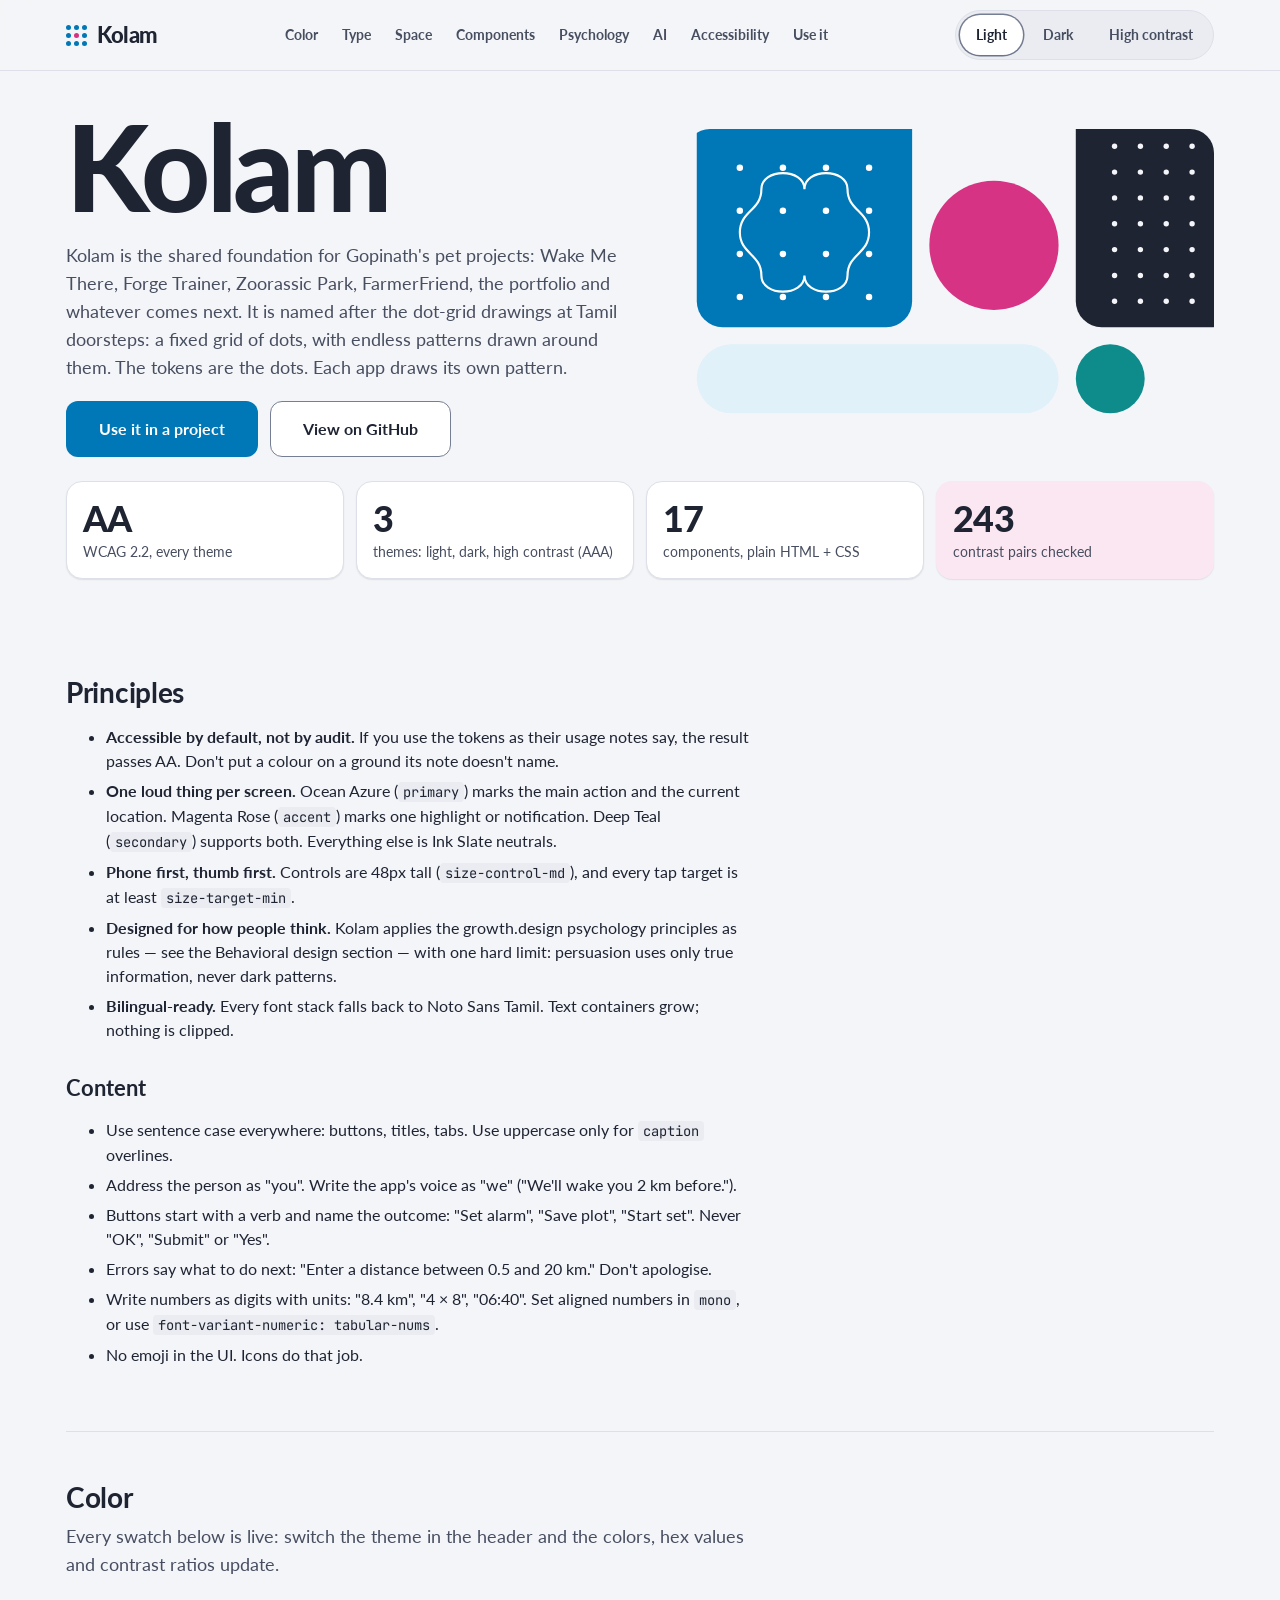
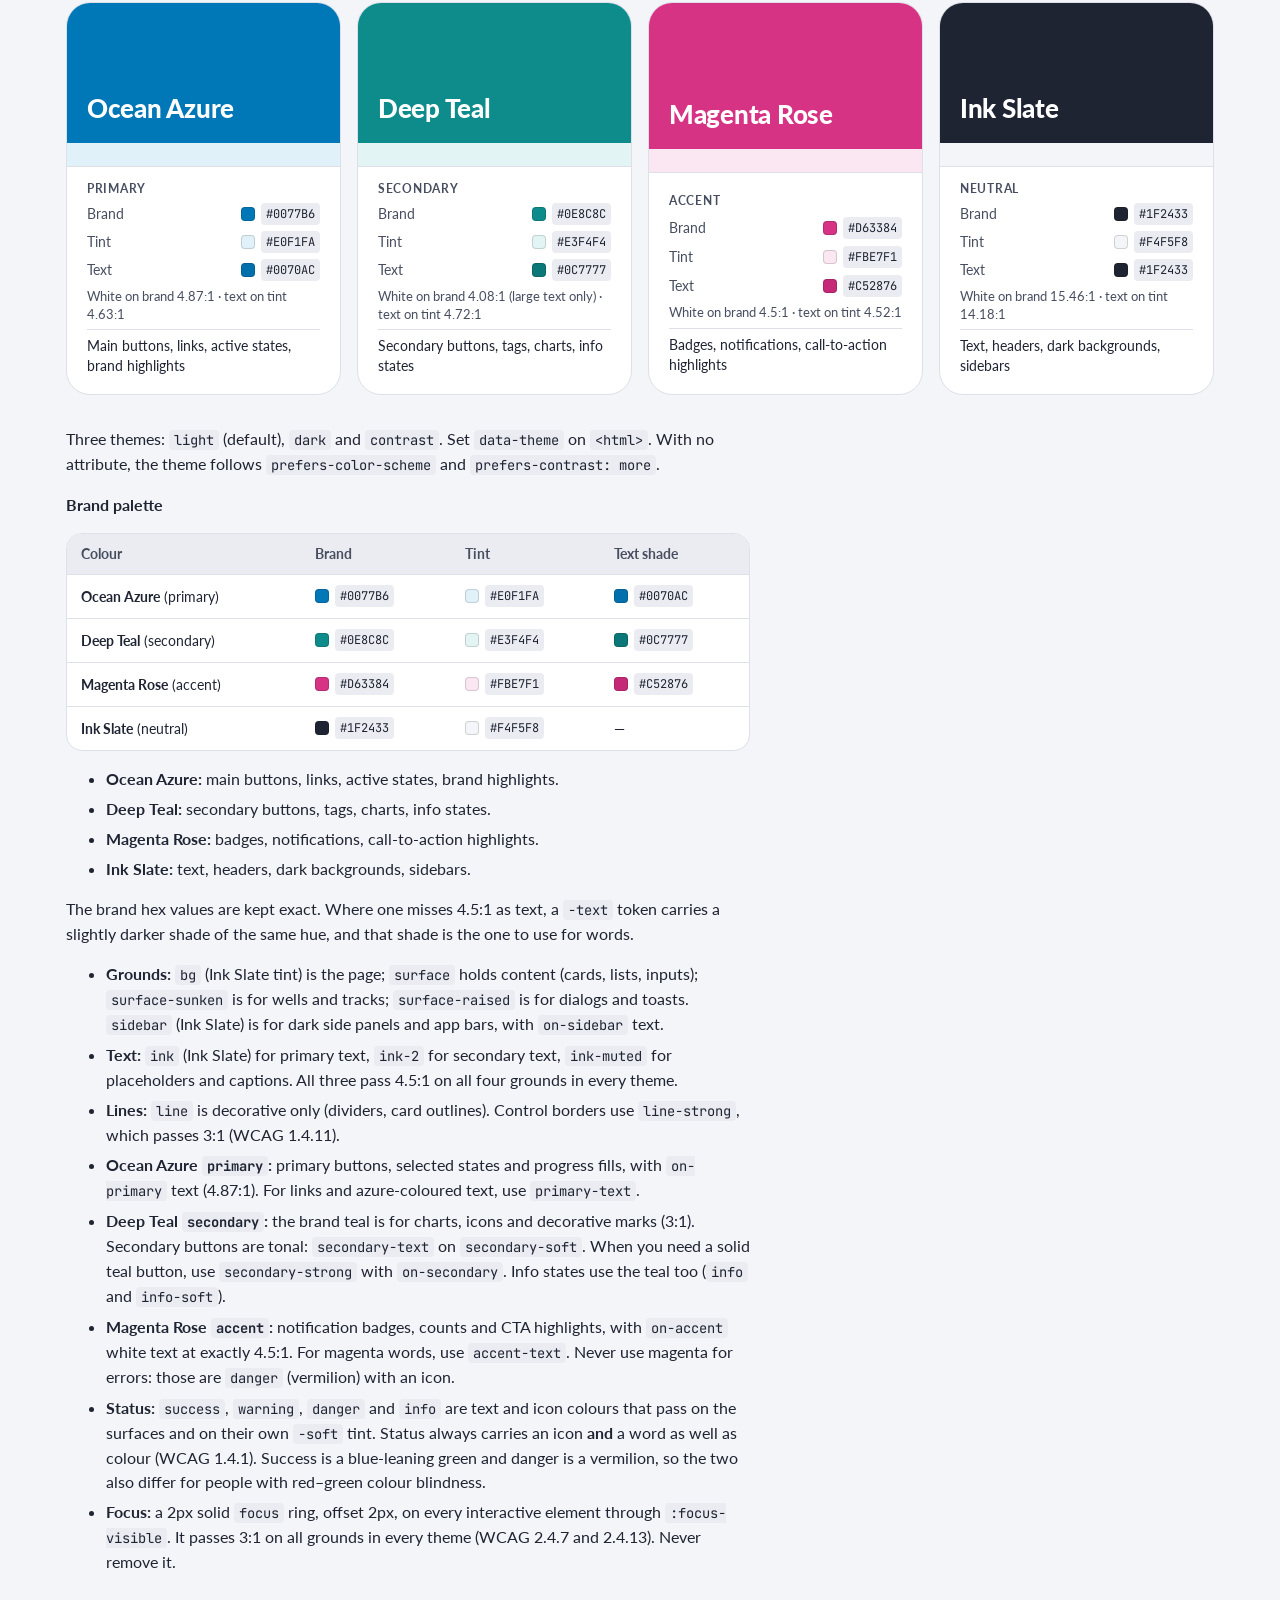
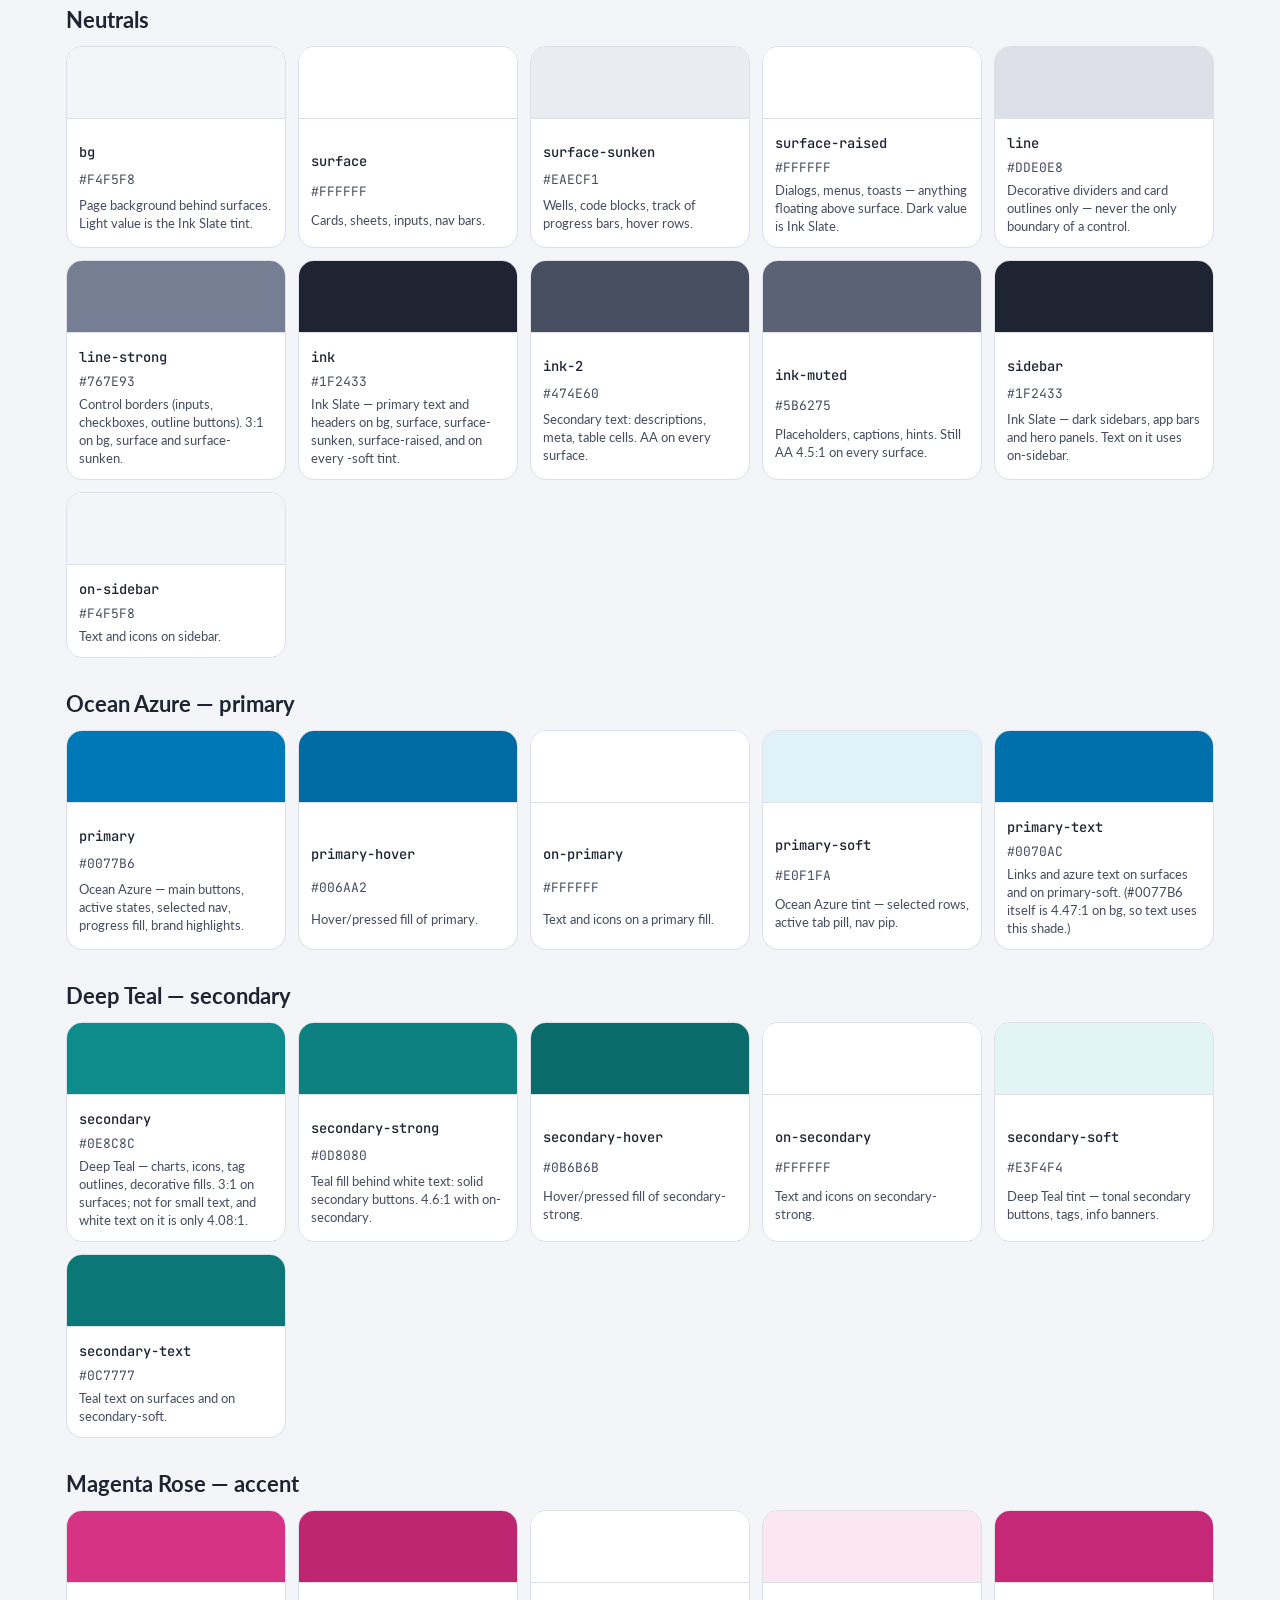
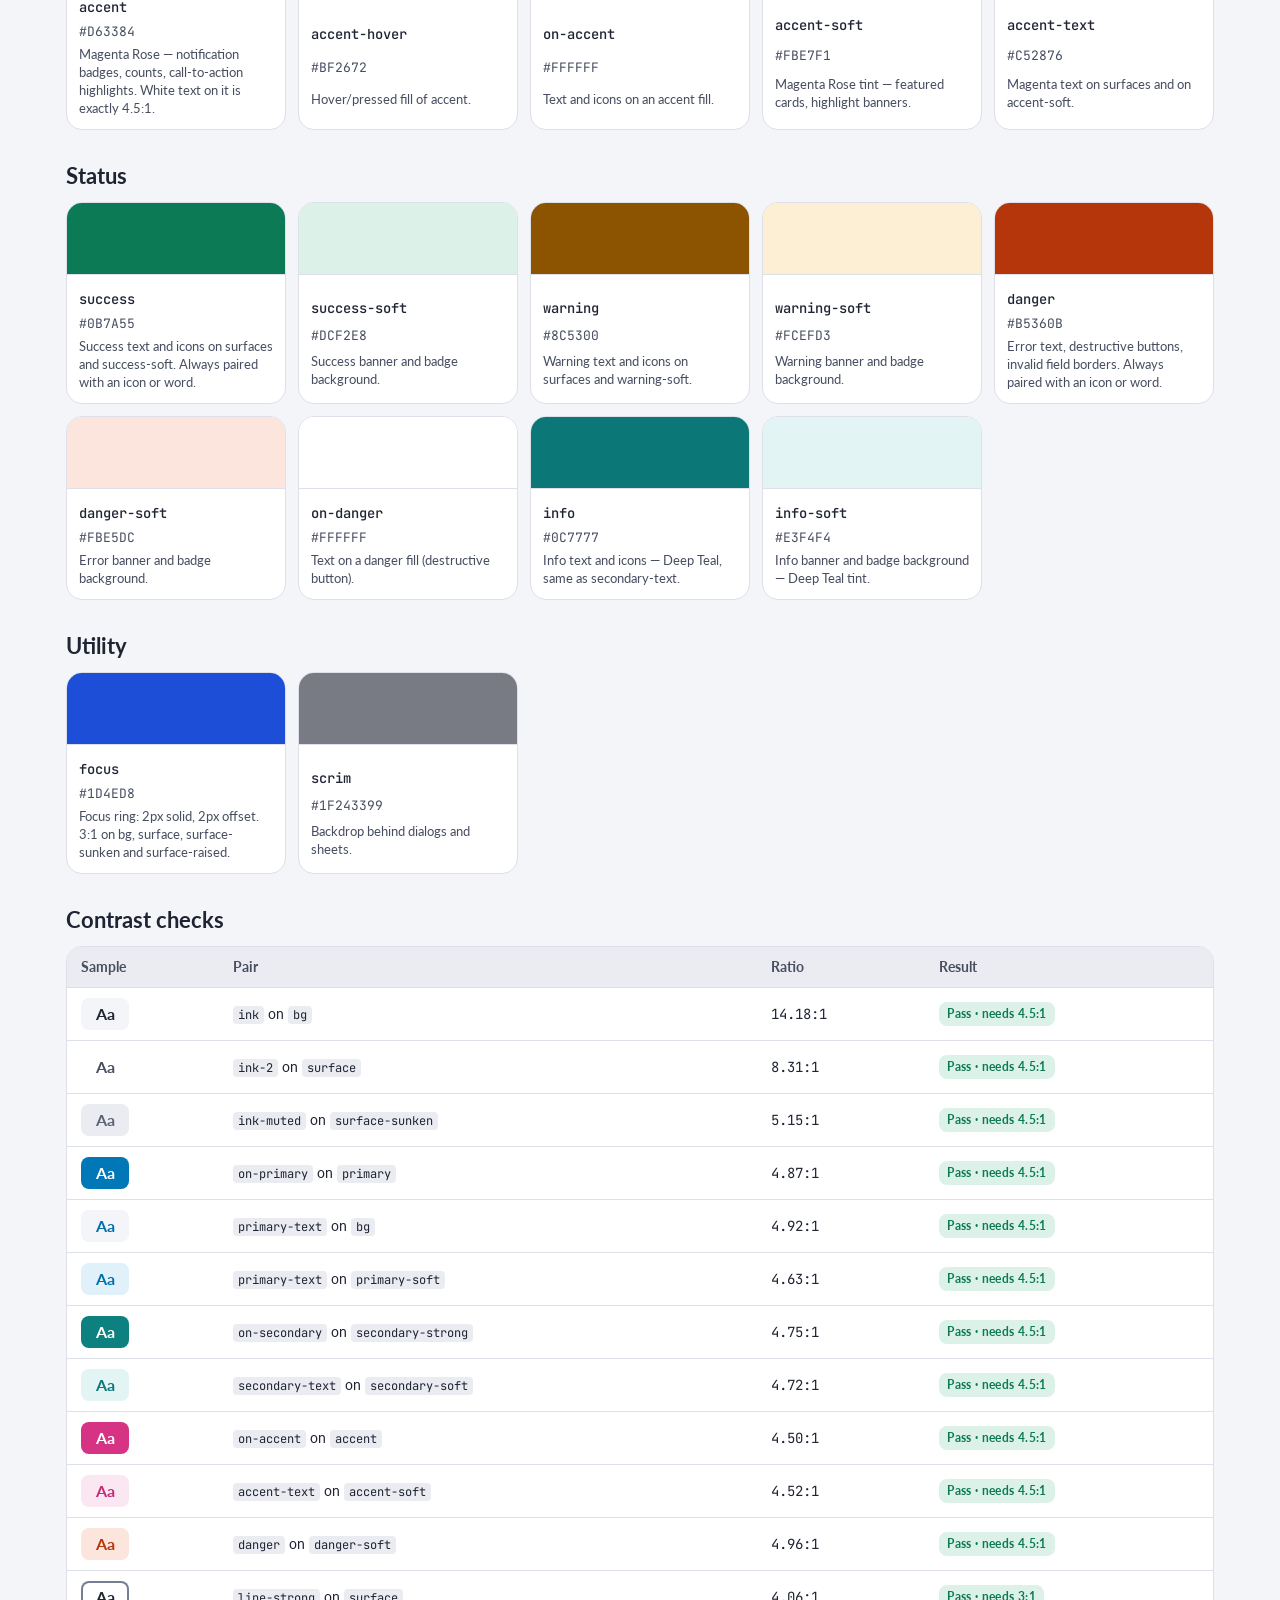
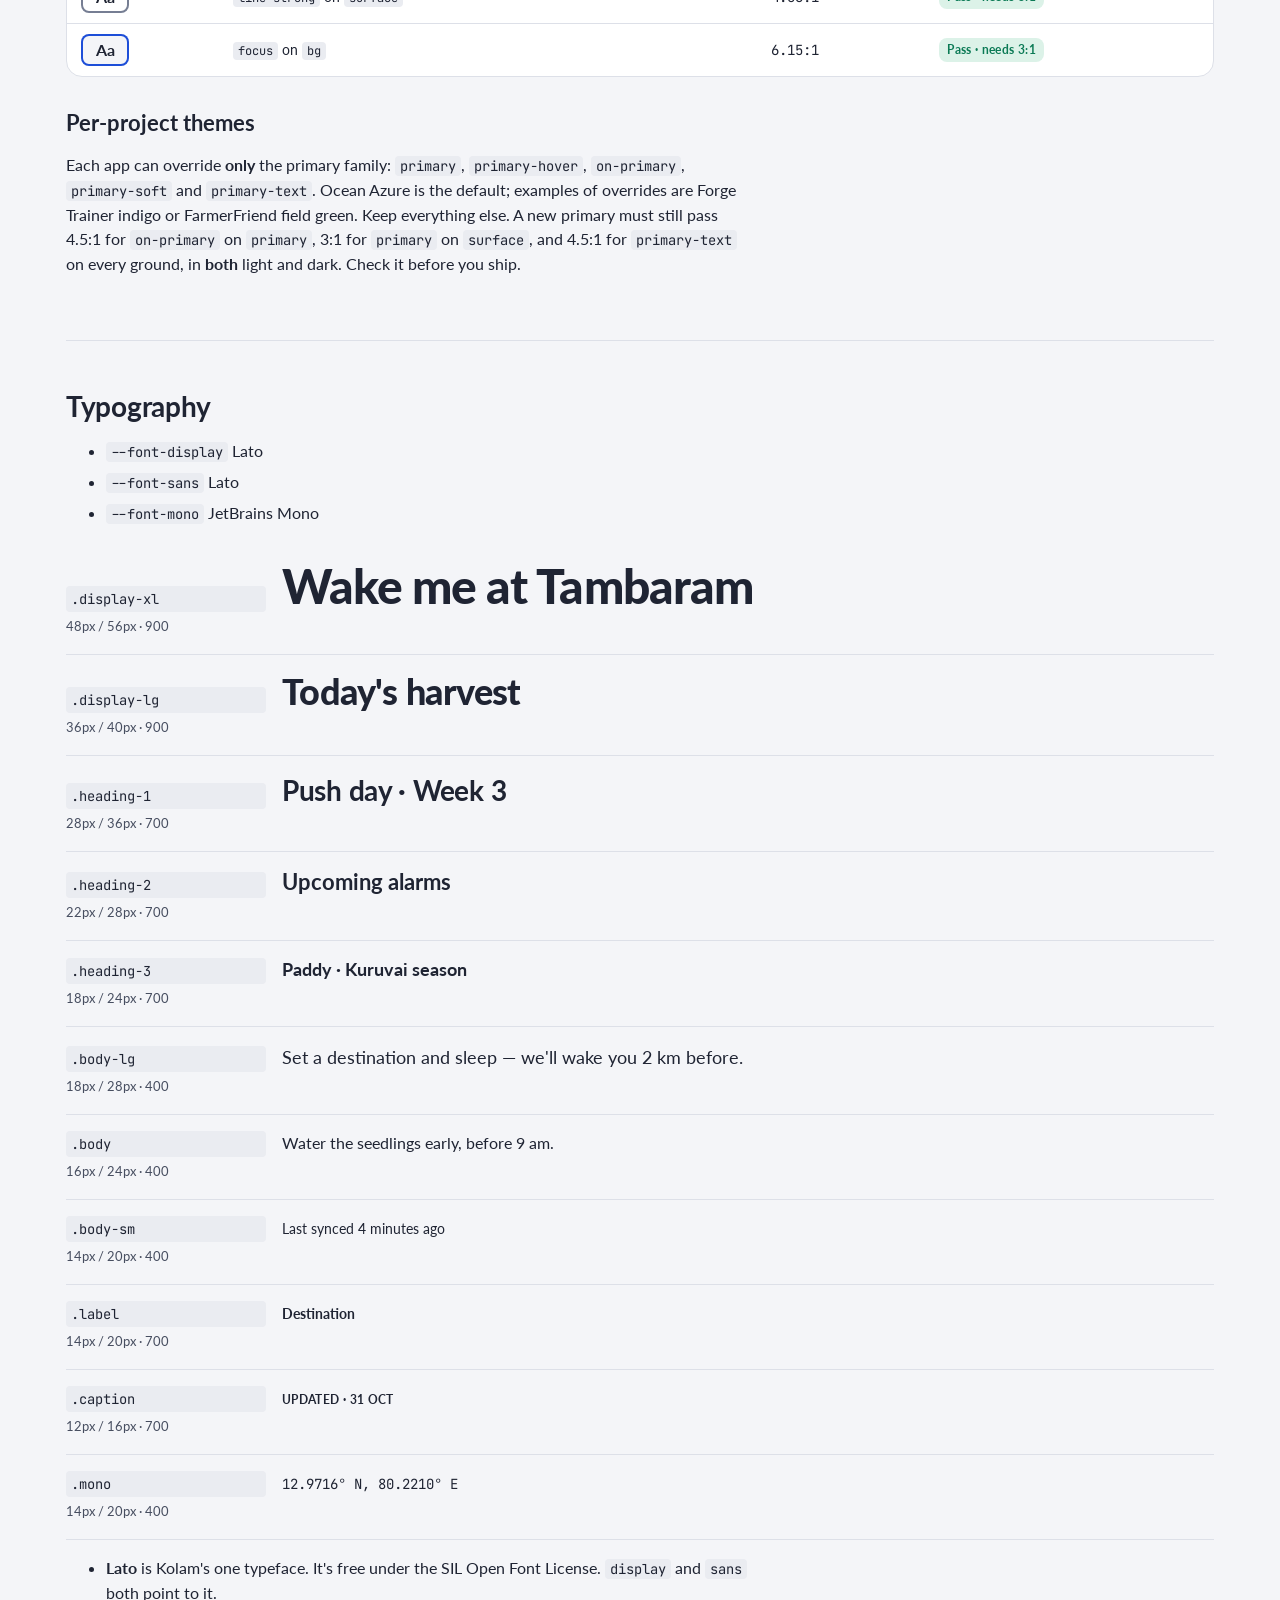
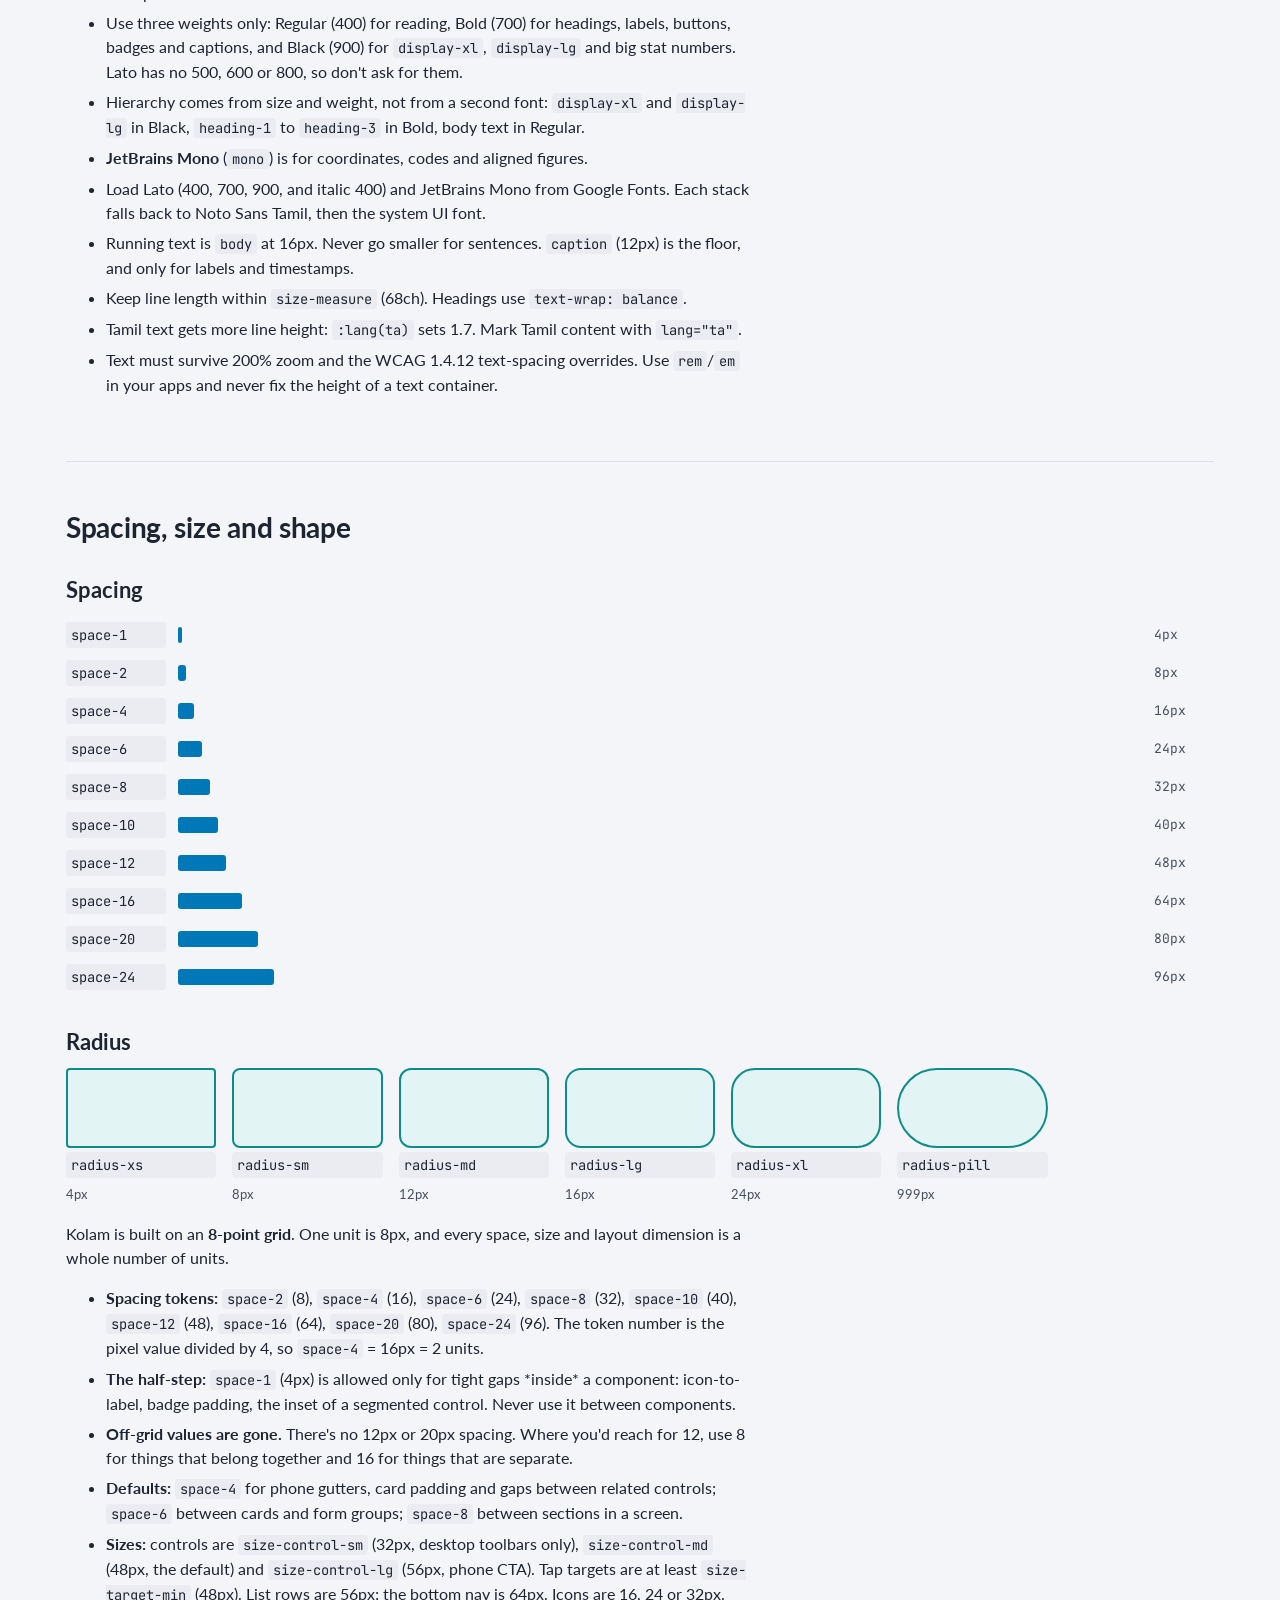
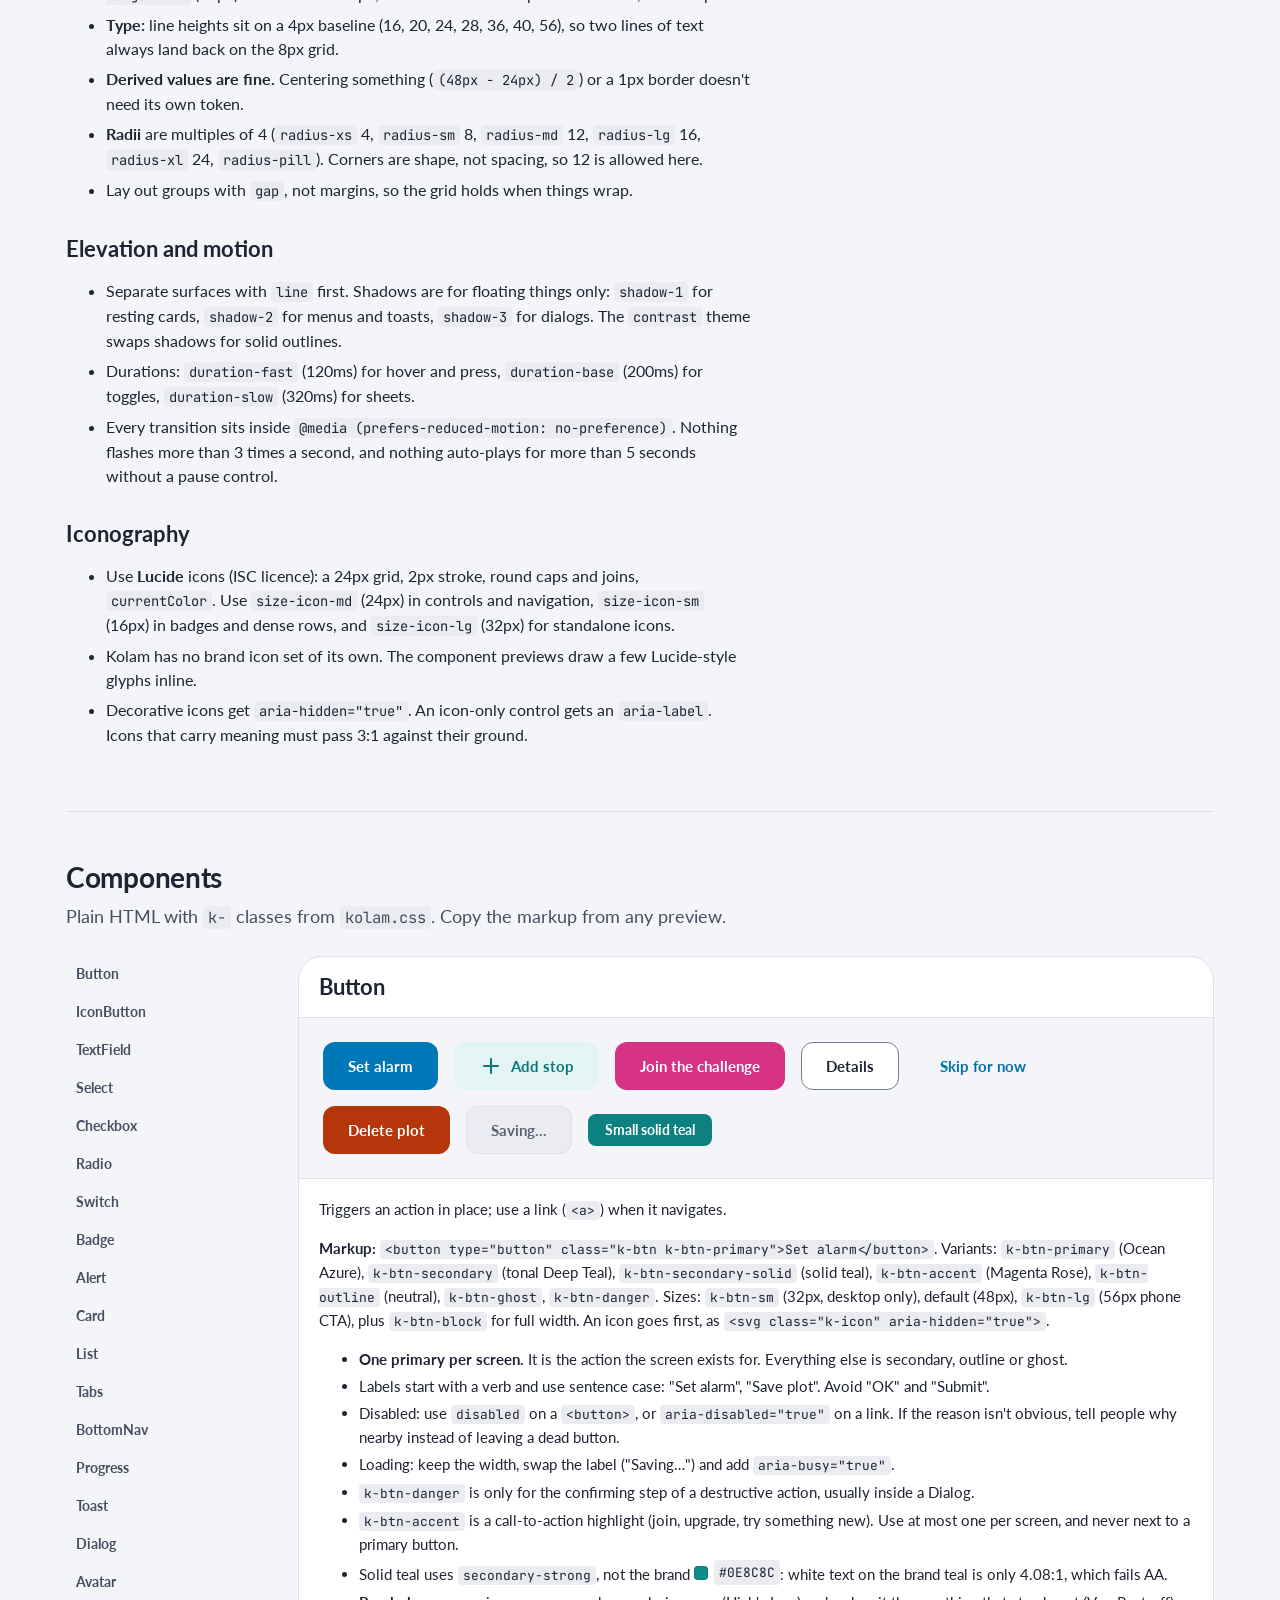
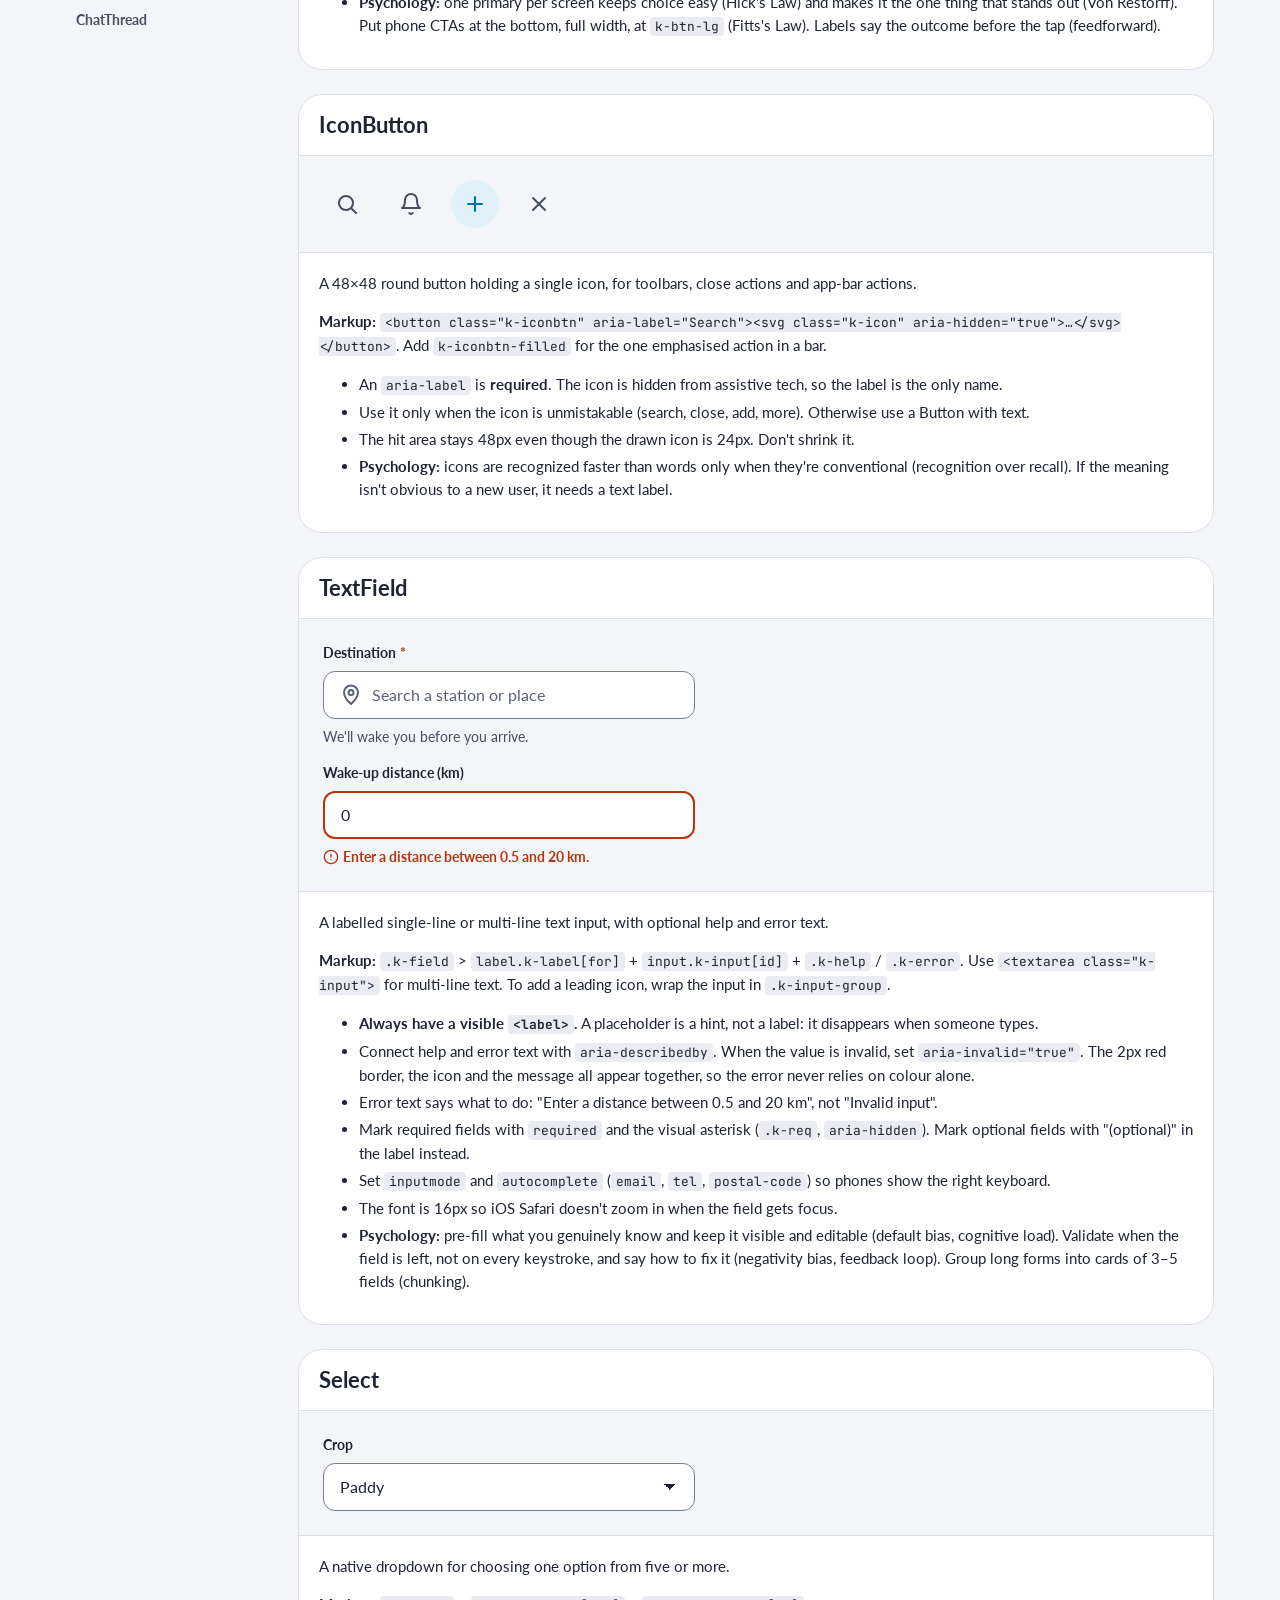
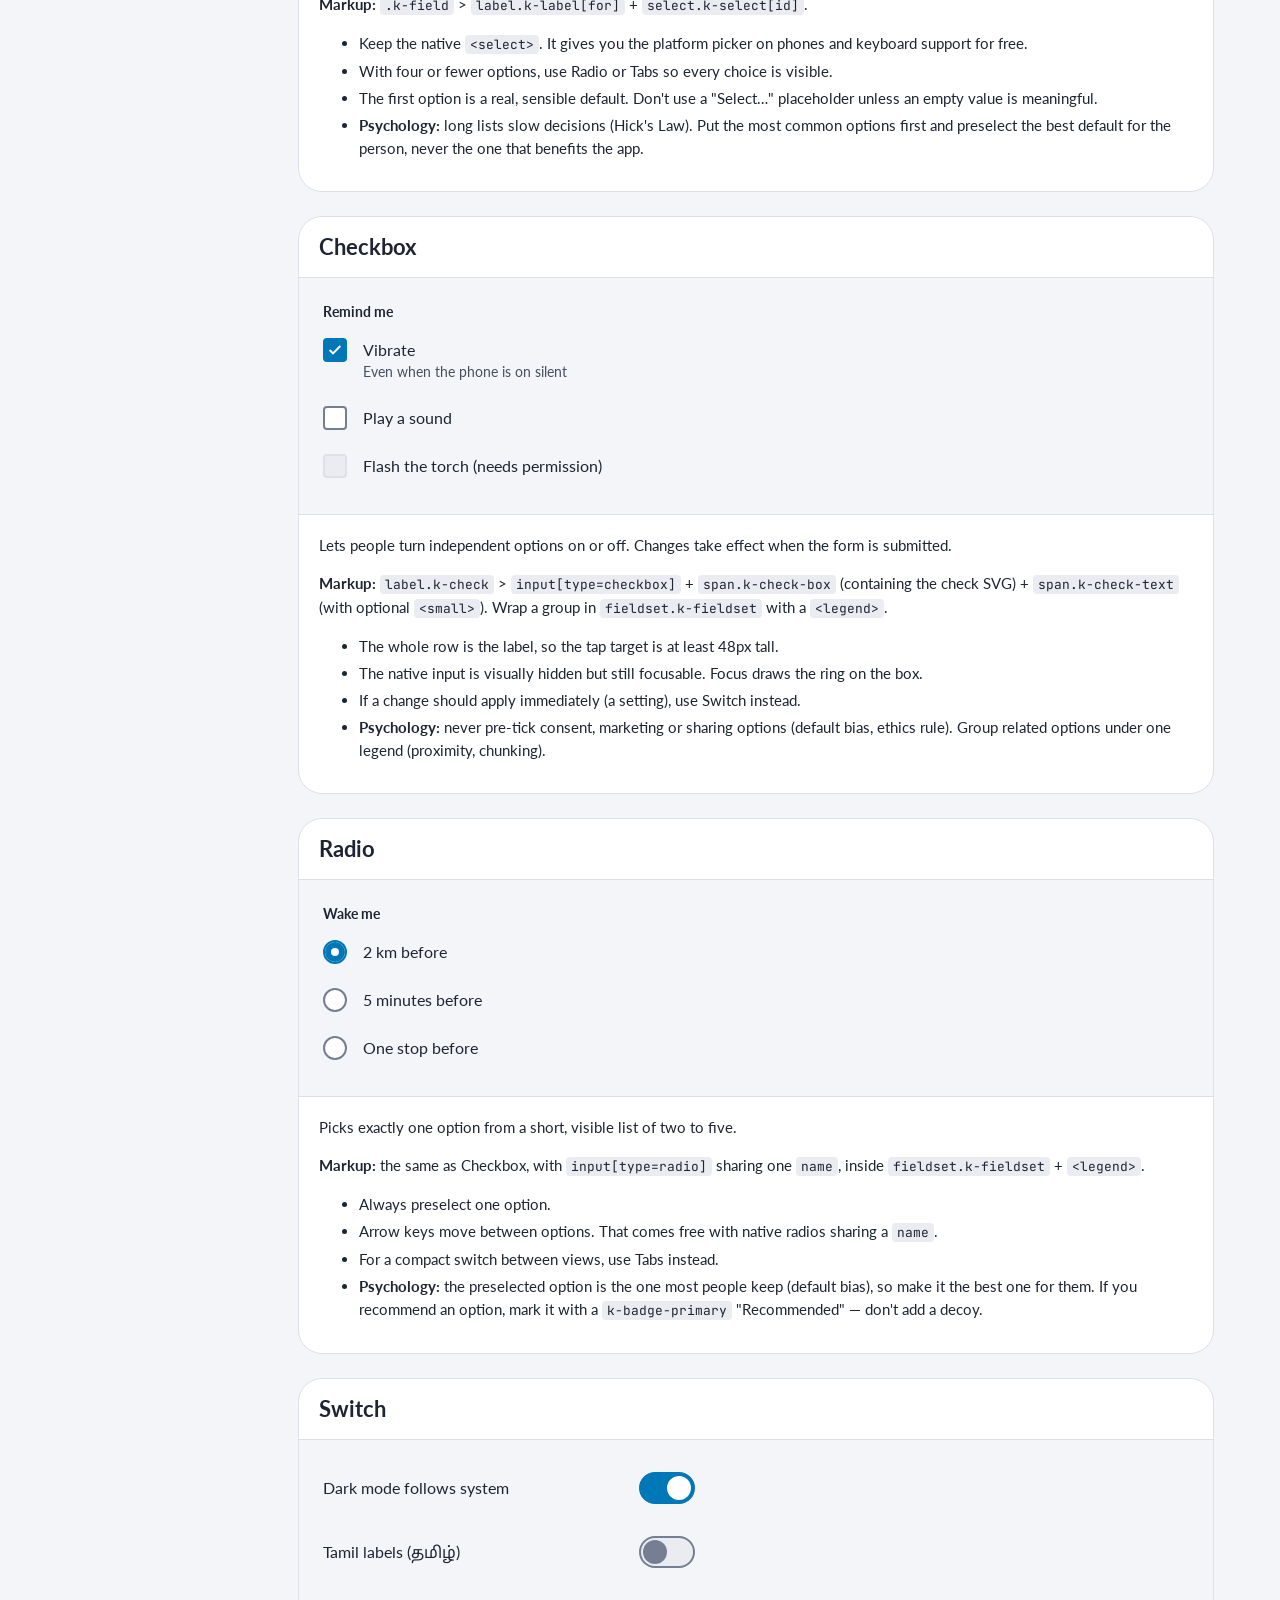
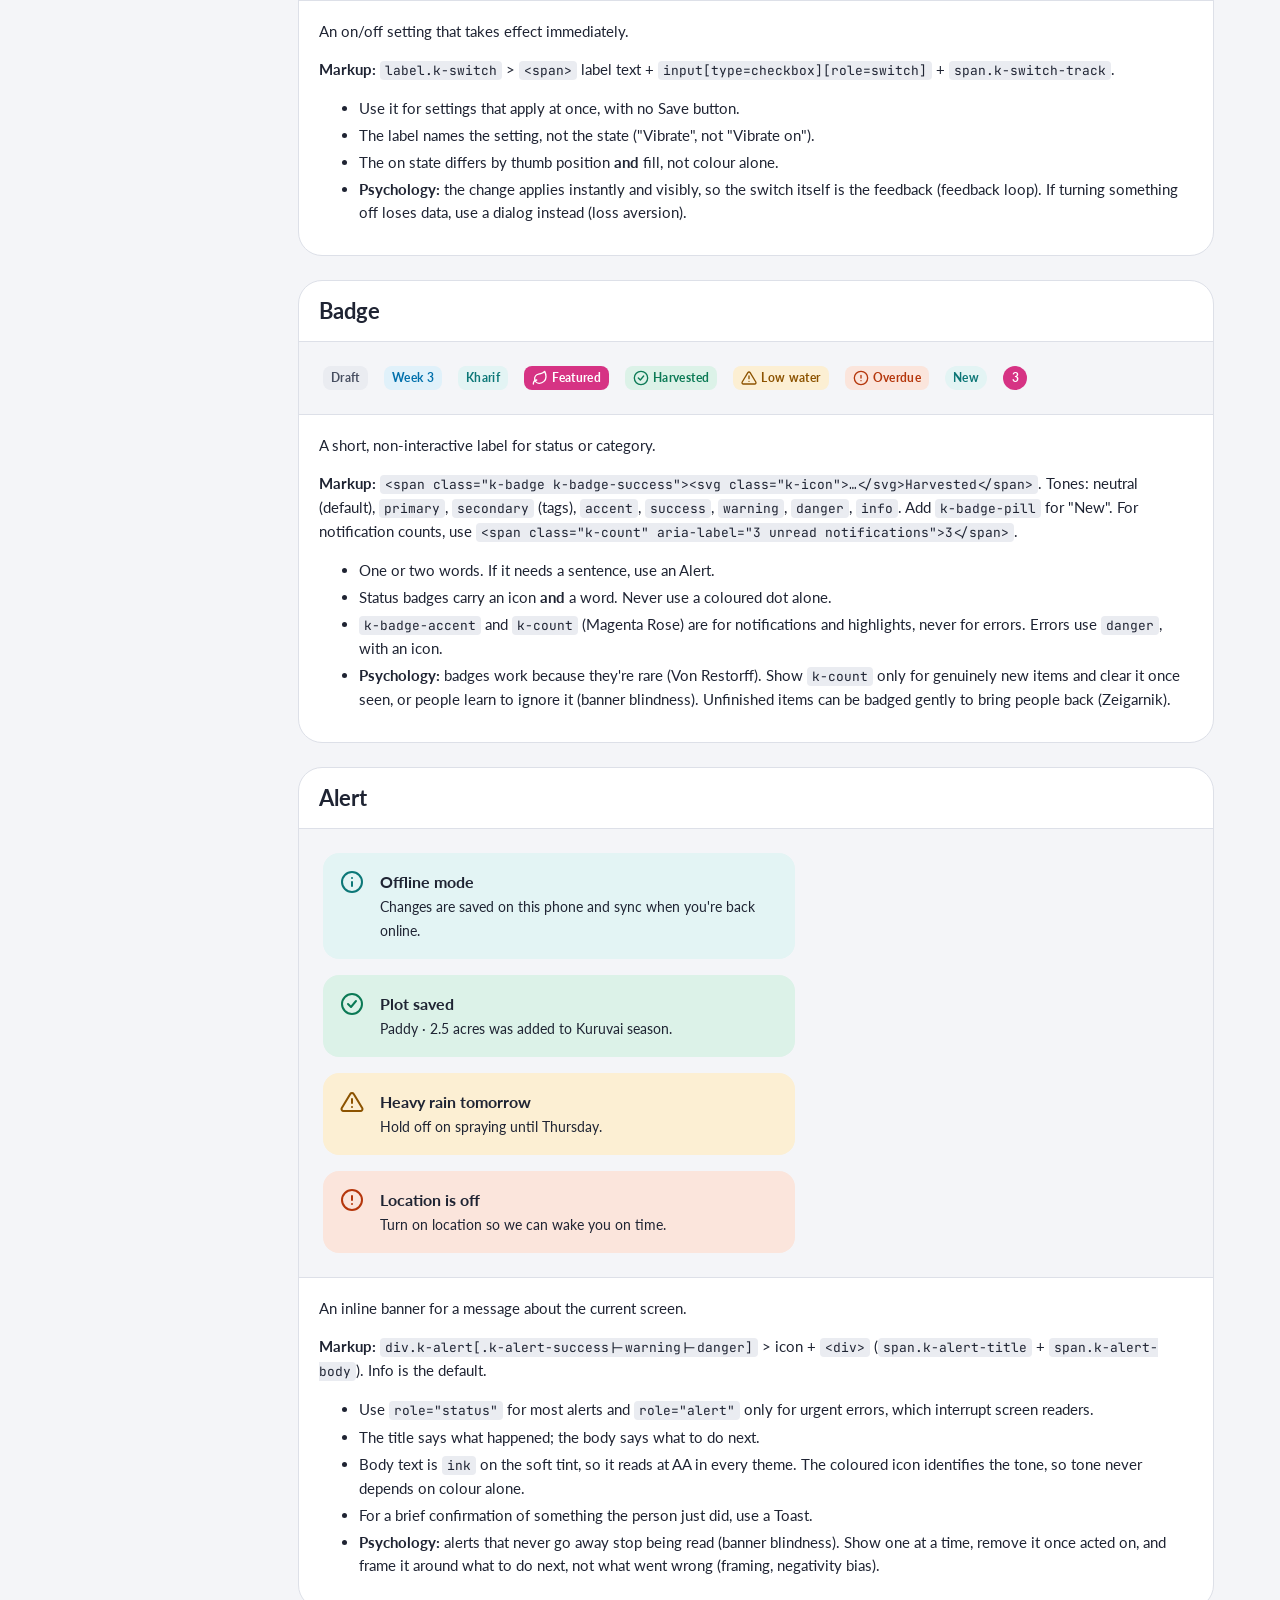
==== commit fc60c38b: "AI interfaces: element sources, shadcn mapping and ChatThread Adds an AI section listing AI Elements" ====
--- a/index.html
+++ b/index.html
@@ -111,7 +111,7 @@
 <header class="top"><div class="top-in">
   <a class="brand" href="#top"><span class="brand-dots" aria-hidden="true"><i></i><i></i><i></i><i></i><i></i><i></i><i></i><i></i><i></i></span>Kolam</a>
   <nav aria-label="Sections"><ul class="topnav">
-    <li><a href="#colors">Color</a></li><li><a href="#type">Type</a></li><li><a href="#space">Space</a></li><li><a href="#components">Components</a></li><li><a href="#behavior">Psychology</a></li><li><a href="#a11y">Accessibility</a></li><li><a href="#use">Use it</a></li>
+    <li><a href="#colors">Color</a></li><li><a href="#type">Type</a></li><li><a href="#space">Space</a></li><li><a href="#components">Components</a></li><li><a href="#behavior">Psychology</a></li><li><a href="#ai">AI</a></li><li><a href="#a11y">Accessibility</a></li><li><a href="#use">Use it</a></li>
   </ul></nav>
   <div class="k-tabs" role="tablist" aria-label="Theme">
     <button class="k-tab" role="tab" data-theme-set="light" aria-selected="true">Light</button>
@@ -241,7 +241,7 @@
 
 <section id="components"><h2>Components</h2>
   <p class="lede">Plain HTML with <code>k-</code> classes from <code>kolam.css</code>. Copy the markup from any preview.</p>
-  <div class="comp-layout"><ul class="comp-nav"><li><a href="#c-button">Button</a></li><li><a href="#c-iconbutton">IconButton</a></li><li><a href="#c-textfield">TextField</a></li><li><a href="#c-select">Select</a></li><li><a href="#c-checkbox">Checkbox</a></li><li><a href="#c-radio">Radio</a></li><li><a href="#c-switch">Switch</a></li><li><a href="#c-badge">Badge</a></li><li><a href="#c-alert">Alert</a></li><li><a href="#c-card">Card</a></li><li><a href="#c-list">List</a></li><li><a href="#c-tabs">Tabs</a></li><li><a href="#c-bottomnav">BottomNav</a></li><li><a href="#c-progress">Progress</a></li><li><a href="#c-toast">Toast</a></li><li><a href="#c-dialog">Dialog</a></li><li><a href="#c-avatar">Avatar</a></li></ul><div><article class="comp" id="c-button"><h3>Button</h3><div class="comp-preview"><div class="pv">
+  <div class="comp-layout"><ul class="comp-nav"><li><a href="#c-button">Button</a></li><li><a href="#c-iconbutton">IconButton</a></li><li><a href="#c-textfield">TextField</a></li><li><a href="#c-select">Select</a></li><li><a href="#c-checkbox">Checkbox</a></li><li><a href="#c-radio">Radio</a></li><li><a href="#c-switch">Switch</a></li><li><a href="#c-badge">Badge</a></li><li><a href="#c-alert">Alert</a></li><li><a href="#c-card">Card</a></li><li><a href="#c-list">List</a></li><li><a href="#c-tabs">Tabs</a></li><li><a href="#c-bottomnav">BottomNav</a></li><li><a href="#c-progress">Progress</a></li><li><a href="#c-toast">Toast</a></li><li><a href="#c-dialog">Dialog</a></li><li><a href="#c-avatar">Avatar</a></li><li><a href="#c-chatthread">ChatThread</a></li></ul><div><article class="comp" id="c-button"><h3>Button</h3><div class="comp-preview"><div class="pv">
   <button class="k-btn k-btn-primary" type="button">Set alarm</button>
   <button class="k-btn k-btn-secondary" type="button"><svg class="k-icon" viewBox="0 0 24 24" aria-hidden="true"><path d="M12 5v14M5 12h14"/></svg>Add stop</button>
   <button class="k-btn k-btn-accent" type="button">Join the challenge</button>
@@ -469,6 +469,33 @@
 <ul>
 <li>If the name is printed right next to the avatar, use <code>aria-hidden="true"</code> instead so it isn't read twice.</li>
 <li><strong>Psychology:</strong> a face or initial makes shared content feel personal (singularity effect). Use real people only; never invent avatars for fake social proof.</li>
+</ul></div></article><article class="comp" id="c-chatthread"><h3>ChatThread</h3><div class="comp-preview"><div class="pv-col" style="max-width:560px">
+<section class="k-chat" aria-label="Ask FarmerFriend">
+  <div class="k-chat-log" role="log" aria-label="Conversation">
+    <div class="k-msg k-msg-user"><span class="k-msg-who">You</span><div class="k-msg-body"><p>What should I check before sowing groundnut this week?</p></div></div>
+    <div class="k-msg k-msg-ai"><span class="k-msg-who">FarmerFriend</span>
+      <div class="k-msg-body"><p>Check three things: the soil is moist but not waterlogged, no heavy rain is forecast for the next two days, and your seed is treated.</p><p>This week's forecast shows dry days from Thursday, so Thursday or Friday is a good window.</p></div>
+      <div class="k-msg-sources"><span class="k-badge k-badge-secondary">Source: crop guide</span><span class="k-badge k-badge-secondary">Source: 7-day forecast</span></div>
+      <div class="k-msg-actions"><button class="k-iconbtn" type="button" aria-label="Copy answer"><svg class="k-icon" viewBox="0 0 24 24" aria-hidden="true"><rect x="9" y="9" width="12" height="12" rx="2"/><path d="M5 15V5a2 2 0 0 1 2-2h10"/></svg></button><button class="k-iconbtn" type="button" aria-label="Ask again"><svg class="k-icon" viewBox="0 0 24 24" aria-hidden="true"><path d="M3 12a9 9 0 1 0 3-6.7L3 8"/><path d="M3 3v5h5"/></svg></button></div>
+    </div>
+    <div class="k-msg k-msg-ai"><span class="k-msg-who">FarmerFriend</span><div class="k-msg-body"><span class="k-thinking" role="status"><i></i><i></i><i></i>Checking this week's rain…</span></div></div>
+  </div>
+  <div>
+    <div class="k-suggestions" aria-label="Suggested questions"><button class="k-btn k-btn-secondary k-btn-sm" type="button">Seed rate per acre</button><button class="k-btn k-btn-secondary k-btn-sm" type="button">Pests to watch</button></div>
+    <form class="k-composer" onsubmit="event.preventDefault()"><label class="k-sr-only" for="k-chat-ask">Ask a farming question</label><textarea id="k-chat-ask" rows="1" placeholder="Ask about your crop…"></textarea><button class="k-iconbtn k-iconbtn-send" type="submit" aria-label="Send"><svg class="k-icon" viewBox="0 0 24 24" aria-hidden="true"><path d="m5 12 14-7-4 14-3-6-7-1Z"/></svg></button></form>
+    <p class="k-ai-note">Answers can be wrong. Check doses with your local agriculture officer.</p>
+  </div>
+</section>
+</div></div><div class="comp-doc"><p>A conversation with an AI assistant: a scrolling message log, suggested questions and a composer, styled with Kolam tokens. The structure follows patterns shared by AI Elements, assistant-ui and prompt-kit.</p>
+<p><strong>Markup:</strong> <code>section.k-chat[aria-label]</code> &gt; <code>div.k-chat-log[role=log]</code> holding <code>div.k-msg.k-msg-user</code> / <code>div.k-msg.k-msg-ai</code> (each <code>span.k-msg-who</code> + <code>div.k-msg-body</code>, optional <code>.k-msg-sources</code> badges and <code>.k-msg-actions</code> icon buttons), then <code>.k-suggestions</code> (<code>k-btn-secondary k-btn-sm</code>), <code>form.k-composer</code> (visually hidden <code>&lt;label&gt;</code> + <code>&lt;textarea&gt;</code> + <code>k-iconbtn k-iconbtn-send</code>) and <code>p.k-ai-note</code>. Show <code>span.k-thinking[role=status]</code> in an assistant message while waiting.</p>
+<ul>
+<li><strong>Who said what:</strong> every message carries a visible name ("You", the assistant's name), plus alignment and tint. Colour alone never tells them apart.</li>
+<li><strong>Streaming and screen readers:</strong> the log is <code>role="log"</code>. Don't announce every token: add the finished answer to the log once, and keep progress text ("Checking this week's rain…") in the <code>role="status"</code> element.</li>
+<li><strong>Stop and retry:</strong> while an answer streams, the send button becomes "Stop generating" (<code>aria-label</code> changes too). Failed answers show the error and an "Ask again" action, never a silent spinner.</li>
+<li><strong>Composer:</strong> Enter sends and Shift+Enter adds a line. Keep the send button 48px, and disable it only while the box is empty.</li>
+<li><strong>Trust:</strong> show where an answer came from (<code>.k-msg-sources</code>), keep the <code>k-ai-note</code> disclaimer visible, and label AI-written content as AI. For actions the assistant takes in the app, ask first with a Dialog (human in the loop).</li>
+<li><strong>Psychology:</strong> suggestions cut the blank-page problem (cognitive load) — offer two or three real next steps, not marketing. Never fake typing delays or "thinking" to look smarter (ethics rule).</li>
+<li><strong>Element ideas:</strong> for more patterns (reasoning panels, tool calls, attachments, branches, voice), see the AI interfaces section.</li>
 </ul></div></article></div></div>
 </section>
 
@@ -539,6 +566,41 @@
 <li>Reversible actions have undo; permanent ones say what's lost (loss aversion).</li>
 <li>No invented urgency, scarcity or social proof (the ethics rule).</li>
 <li>The last moment of the flow is a clear, positive end (peak-end rule).</li>
+</ul></div></section>
+
+<section id="ai"><h2>AI interfaces</h2><div class="prose"><p>Kolam builds AI features from proven patterns. <strong>Whenever you build an app with chat, an assistant or an agent, look at these five libraries first for element ideas,</strong> then rebuild what you pick with Kolam tokens and components. Take the structure and behaviour, not the look.</p>
+<div class='tbl'><table><thead><tr><th>Library</th><th>What it gives you</th><th>Stack</th><th>Reach for it when</th></tr></thead><tbody><tr><td><strong>AI Elements</strong> (Vercel) — <a href="https://elements.ai-sdk.dev">elements.ai-sdk.dev</a></td><td>50+ components for AI-native apps: chatbot (Conversation, Message, Suggestion, prompt input), code (Agent, Artifact, Terminal), voice (mic selector, transcription), workflow (canvas, nodes) and full example pages.</td><td>React + shadcn/ui + Tailwind, copied into your project; deep Vercel AI SDK integration.</td><td>The app uses the AI SDK, or you want whole chatbot, IDE or workflow screens to learn from.</td></tr><tr><td><strong>assistant-ui</strong> — <a href="https://www.assistant-ui.com">assistant-ui.com</a></td><td>Chat primitives: Thread, Composer, Message, BranchPicker, ActionBar, Attachment, Suggestion, ThreadList, plus tool rendering, generative UI and voice.</td><td>React (also Vue, React Native, Ink) via npm; adapters for AI SDK, LangChain, LangGraph, Mastra and custom APIs.</td><td>You need production chat behaviour: editing, branching, attachments, thread history.</td></tr><tr><td><strong>prompt-kit</strong> — <a href="https://www.prompt-kit.com">prompt-kit.com</a></td><td>Small building blocks: PromptInput, ChatContainer, Message, Markdown, CodeBlock, PromptSuggestion.</td><td>React, shadcn-style components you own.</td><td>You want a light chat UI from a few pieces.</td></tr><tr><td><strong>CopilotKit</strong> — <a href="https://www.copilotkit.ai">copilotkit.ai</a></td><td>In-app agents, not just chat: chat surfaces plus shared state, frontend tools, human-in-the-loop approvals and generative UI, over the open AG-UI protocol.</td><td>React, Vue, Angular and mobile; works with many agent frameworks.</td><td>The AI should act inside the app (fill forms, change data), with the person approving.</td></tr><tr><td><strong>21st.dev</strong> — <a href="https://21st.dev/community/components/explore/ai-chat-components">AI chat components</a></td><td>A community gallery of about 60 chat components: chat inputs, bubbles, agent chat, audio chat.</td><td>React + Tailwind, often with lucide-react and Motion.</td><td>You're looking for visual variations of one element, like a chat input.</td></tr></tbody></table></div>
+<h3>How to use them with Kolam</h3>
+<ul>
+<li><strong>Plain HTML/CSS apps</strong> (most of Gopinath's apps): rebuild the pattern with <code>k-</code> classes. Start from ChatThread, and add only the pieces the app needs.</li>
+<li><strong>React apps</strong> that install one of these: theme it through Kolam tokens. These libraries use shadcn's variable names, so map them inside a wrapper class rather than globally:</li>
+</ul>
+<pre><code>.k-ai {
+  --background: var(--surface); --foreground: var(--ink);
+  --card: var(--surface); --card-foreground: var(--ink);
+  --popover: var(--surface-raised); --popover-foreground: var(--ink);
+  --primary-foreground: var(--on-primary);
+  --secondary: var(--secondary-soft); --secondary-foreground: var(--secondary-text);
+  --muted: var(--surface-sunken); --muted-foreground: var(--ink-2);
+  --accent: var(--surface-sunken); --accent-foreground: var(--ink);
+  --destructive: var(--danger); --border: var(--line); --input: var(--line-strong);
+  --ring: var(--focus); --radius: var(--radius-md);
+  font-family: var(--font-sans);
+}</code></pre>
+<ul>
+<li><strong>Watch the <code>--accent</code> clash:</strong> in shadcn, <code>accent</code> is the quiet hover background; in Kolam it's Magenta Rose. The wrapper above turns it back into a quiet grey inside <code>.k-ai</code> only. <code>--primary</code> already means the same thing in both, so leave it alone.</li>
+<li><strong>Then check it like any Kolam screen:</strong> Lato only, 8-point spacing, 48px controls, focus rings, AA contrast in light, dark and contrast themes.</li>
+</ul>
+<h3>AI patterns checklist</h3>
+<ul>
+<li><strong>Messages:</strong> sender name + alignment + tint, never colour alone. Markdown and code blocks (<code>mono</code> on <code>surface</code>) inside answers.</li>
+<li><strong>Waiting and streaming:</strong> a "thinking" status in words, a Stop action while streaming, and the finished answer announced once (<code>role="log"</code>), not token by token.</li>
+<li><strong>Errors:</strong> say what failed and offer "Ask again". Keep what the person typed.</li>
+<li><strong>Sources and reasoning:</strong> show sources as badges or links. Reasoning and tool calls collapse by default and expand on request.</li>
+<li><strong>Suggestions:</strong> two or three real next questions as <code>k-btn-secondary k-btn-sm</code> chips. They fill the composer or send directly; make it clear which.</li>
+<li><strong>Actions the AI takes:</strong> preview what will change and ask with a Dialog before anything is saved, sent or deleted (human in the loop). Offer Undo after.</li>
+<li><strong>Honesty:</strong> label AI-written content, keep the "answers can be wrong" note visible, never fake typing or confidence, and never use chat to push upgrades (ethics rule).</li>
+<li><strong>Accessibility:</strong> a labelled composer, Enter to send and Shift+Enter for a new line, 48px send and stop buttons, motion only under <code>prefers-reduced-motion: no-preference</code>.</li>
 </ul></div></section>
 
 <section id="a11y"><h2>Accessibility checklist</h2><div class="prose"><ul>
--- a/kolam.css
+++ b/kolam.css
@@ -164,3 +164,34 @@
 .k-avatar { display: inline-grid; place-items: center; width: 40px; height: 40px; border-radius: var(--radius-pill); background: var(--primary-soft); color: var(--primary-text); font: 700 15px/1 var(--font-display); overflow: hidden; flex: none; }
 .k-avatar-accent { background: var(--accent); color: var(--on-accent); }
 .k-avatar-lg { width: 56px; height: 56px; font-size: 20px; }
+
+/* ---------- ChatThread (AI chat) ---------- */
+.k-chat { display: grid; grid-template-rows: 1fr auto; background: var(--surface); border: var(--border-hairline) solid var(--line); border-radius: var(--radius-lg); overflow: hidden; }
+.k-chat-log { display: grid; gap: var(--space-4); align-content: start; padding: var(--space-4); overflow-y: auto; }
+.k-msg { display: grid; gap: var(--space-1); max-width: 85%; min-width: 0; }
+.k-msg-who { font: 700 12px/16px var(--font-sans); color: var(--ink-2); }
+.k-msg-body { padding: var(--space-2) var(--space-4); border-radius: var(--radius-lg); color: var(--ink); font-size: 16px; line-height: 24px; overflow-wrap: anywhere; }
+.k-msg-body p { margin: 0; } .k-msg-body p + p { margin-top: var(--space-2); }
+.k-msg-user { justify-self: end; } .k-msg-user .k-msg-who { justify-self: end; }
+.k-msg-user .k-msg-body { background: var(--primary-soft); border-bottom-right-radius: var(--radius-xs); }
+.k-msg-ai .k-msg-body { background: var(--surface-sunken); border-bottom-left-radius: var(--radius-xs); }
+.k-msg-body pre { margin: var(--space-2) 0 0; padding: var(--space-2) var(--space-4); background: var(--surface); border: var(--border-hairline) solid var(--line); border-radius: var(--radius-sm); font: 400 14px/20px var(--font-mono); overflow-x: auto; }
+.k-msg-sources { display: flex; flex-wrap: wrap; gap: var(--space-1); }
+.k-msg-actions { display: flex; gap: var(--space-1); }
+.k-thinking { display: inline-flex; align-items: center; gap: var(--space-2); color: var(--ink-2); font-size: 14px; line-height: 20px; }
+.k-thinking i { width: 8px; height: 8px; border-radius: 50%; background: var(--ink-muted); }
+@media (prefers-reduced-motion: no-preference) {
+  .k-thinking i { animation: k-pulse 1.2s infinite ease-in-out; }
+  .k-thinking i:nth-child(2) { animation-delay: .2s; } .k-thinking i:nth-child(3) { animation-delay: .4s; }
+}
+@keyframes k-pulse { 0%, 80%, 100% { opacity: .35; } 40% { opacity: 1; } }
+.k-suggestions { display: flex; flex-wrap: wrap; gap: var(--space-2); padding: 0 var(--space-4) var(--space-2); }
+.k-composer { display: flex; align-items: flex-end; gap: var(--space-2); margin: 0; padding: var(--space-2) var(--space-2) var(--space-2) var(--space-4); border-top: var(--border-hairline) solid var(--line); background: var(--surface); }
+.k-composer:focus-within { outline: var(--border-focus) solid var(--focus); outline-offset: -2px; }
+.k-composer textarea { flex: 1; min-width: 0; min-height: var(--size-control-md); max-height: 160px; padding: var(--space-2) 0; border: 0; background: transparent; color: var(--ink); font: 400 16px/24px var(--font-sans); resize: none; }
+.k-composer textarea::placeholder { color: var(--ink-muted); opacity: 1; }
+.k-composer textarea:focus-visible { outline: none; }
+.k-iconbtn-send { background: var(--primary); color: var(--on-primary); }
+.k-iconbtn-send:hover { background: var(--primary-hover); color: var(--on-primary); }
+.k-iconbtn-send[disabled] { background: var(--surface-sunken); color: var(--ink-muted); cursor: not-allowed; }
+.k-ai-note { margin: 0; padding: 0 var(--space-4) var(--space-2); background: var(--surface); color: var(--ink-muted); font-size: 12px; line-height: 16px; }
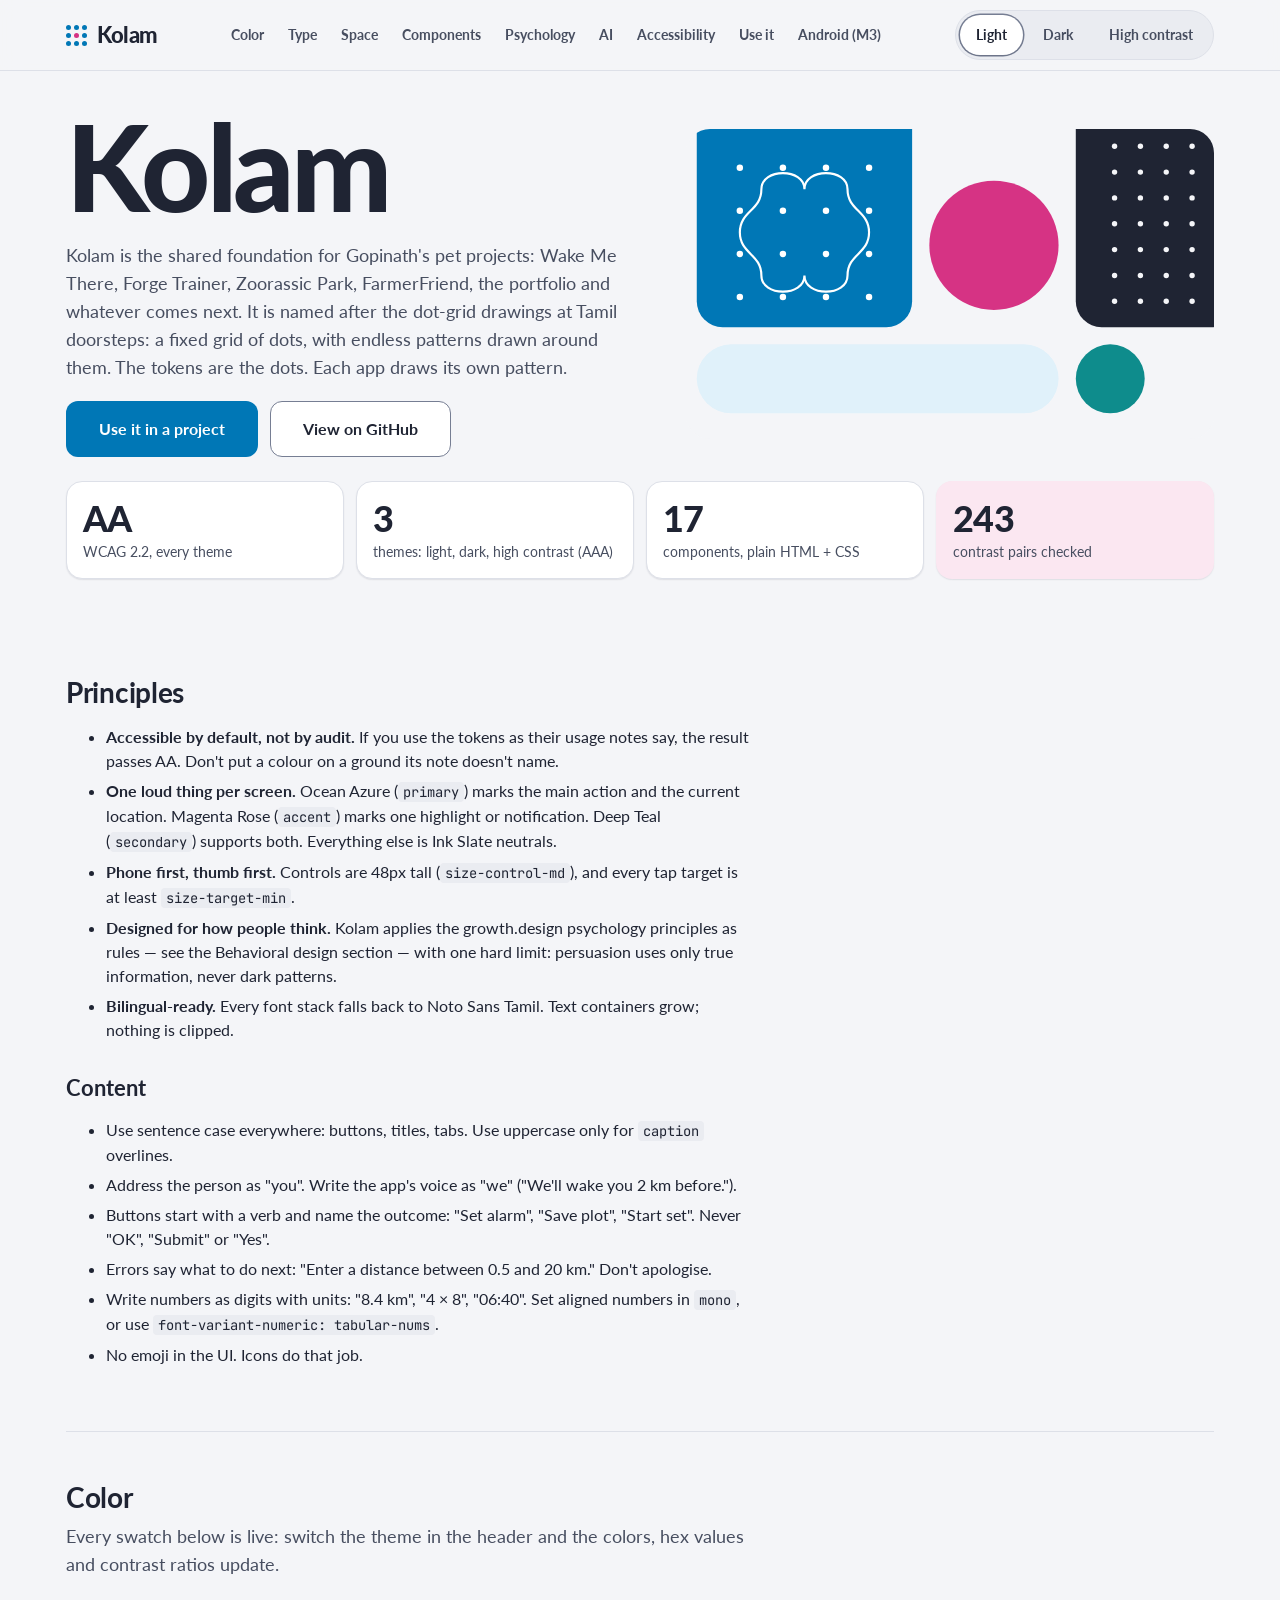
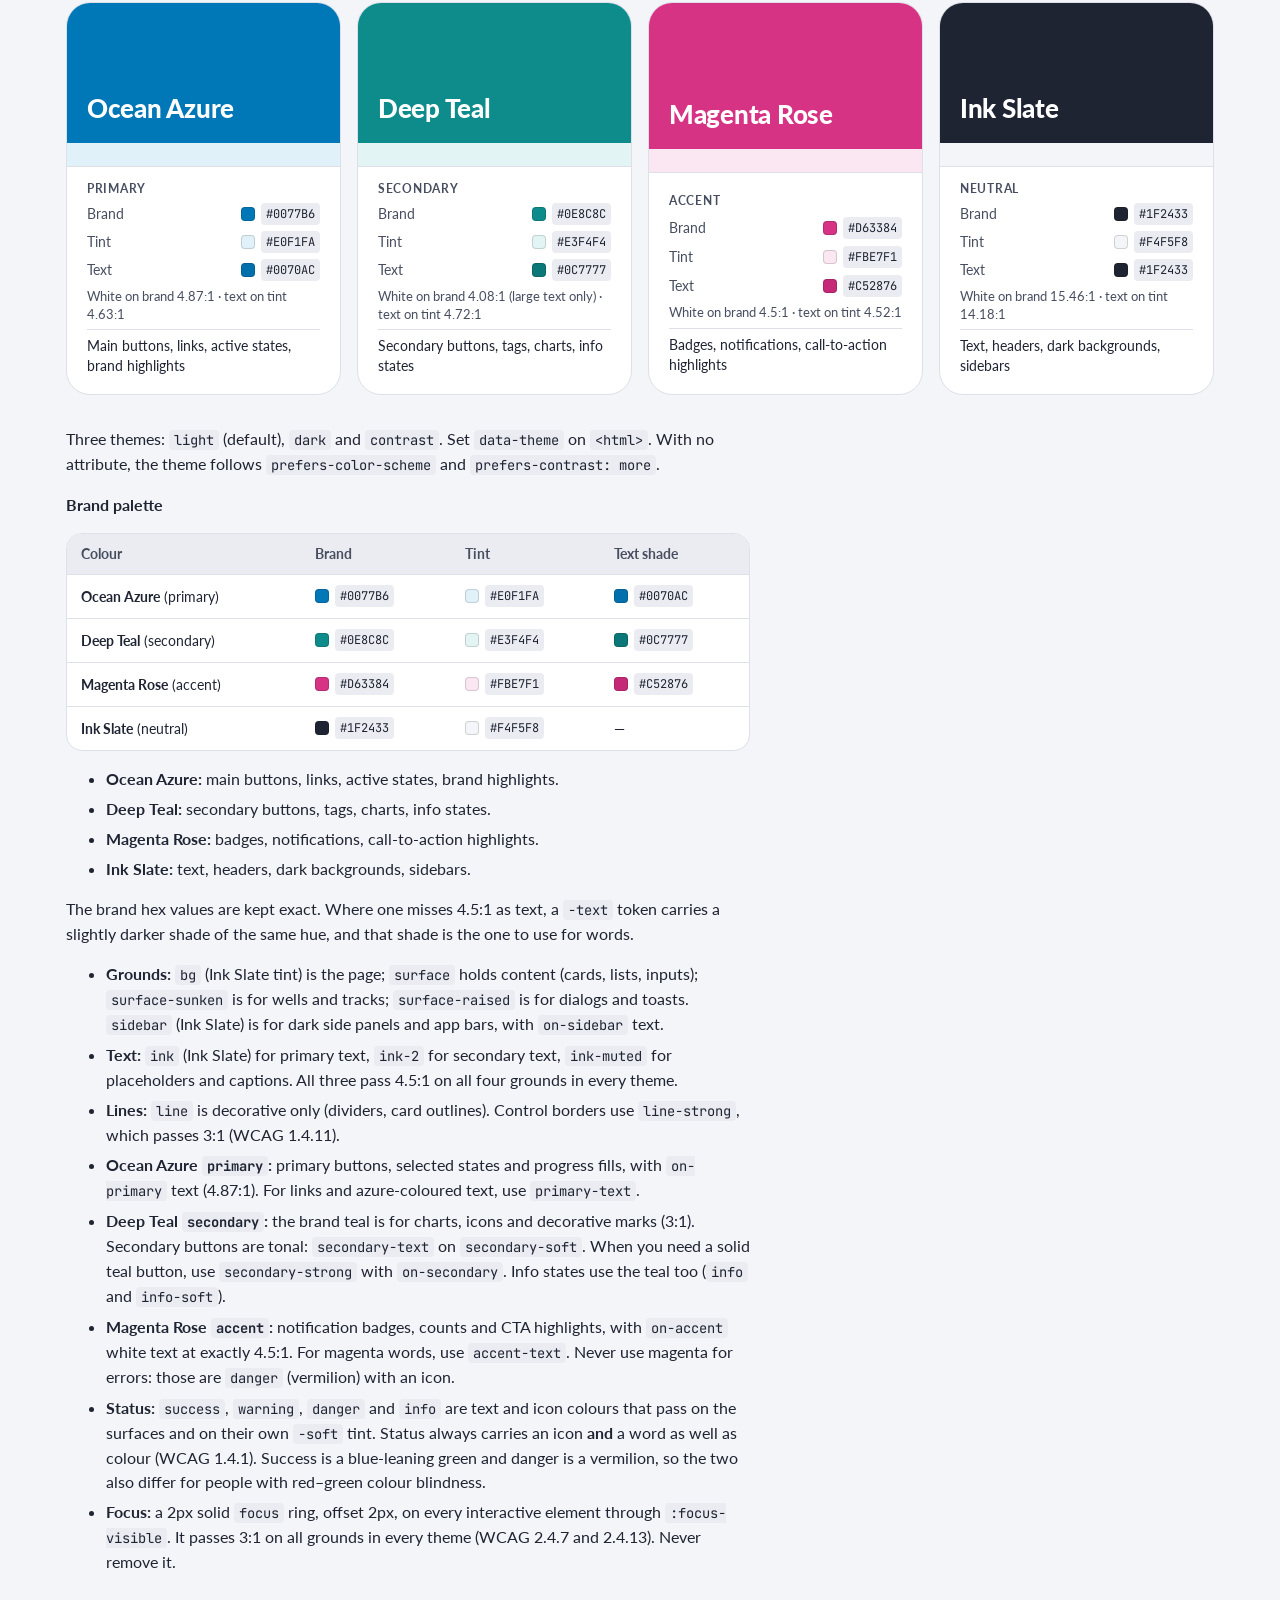
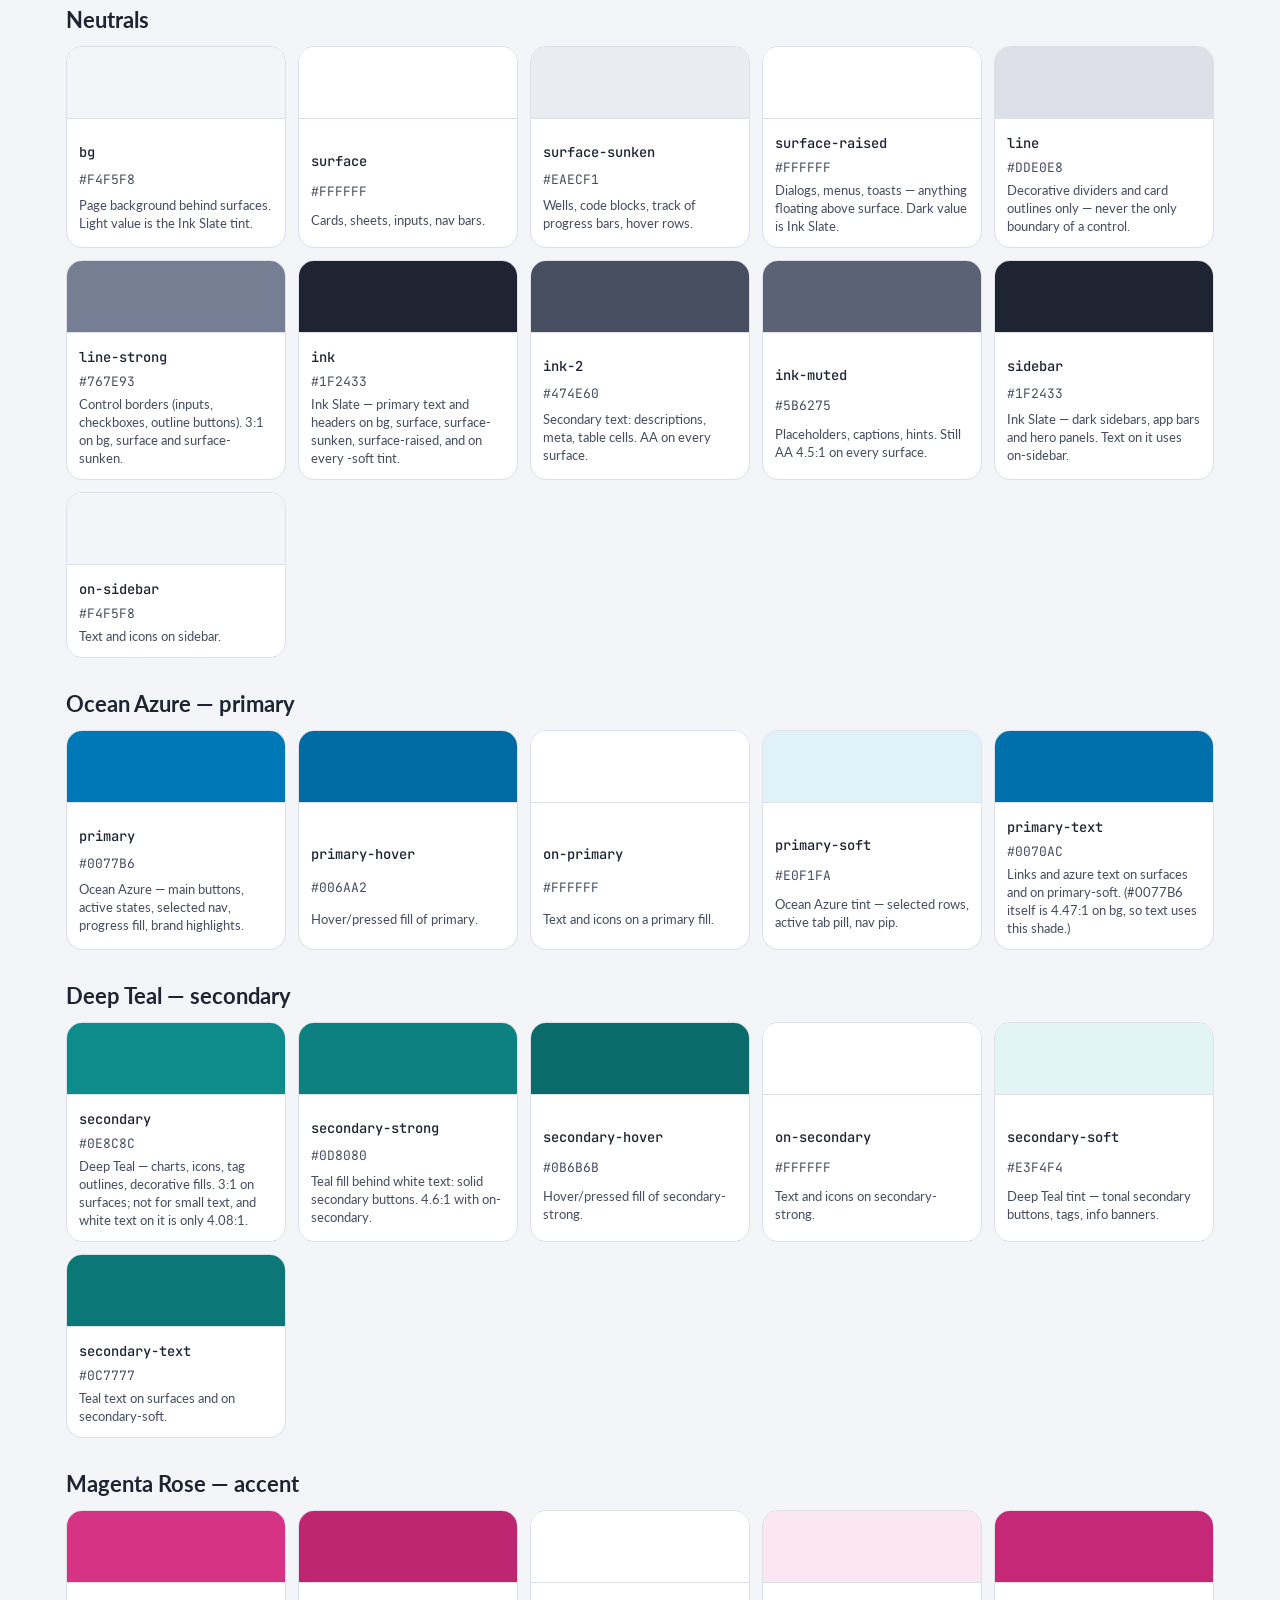
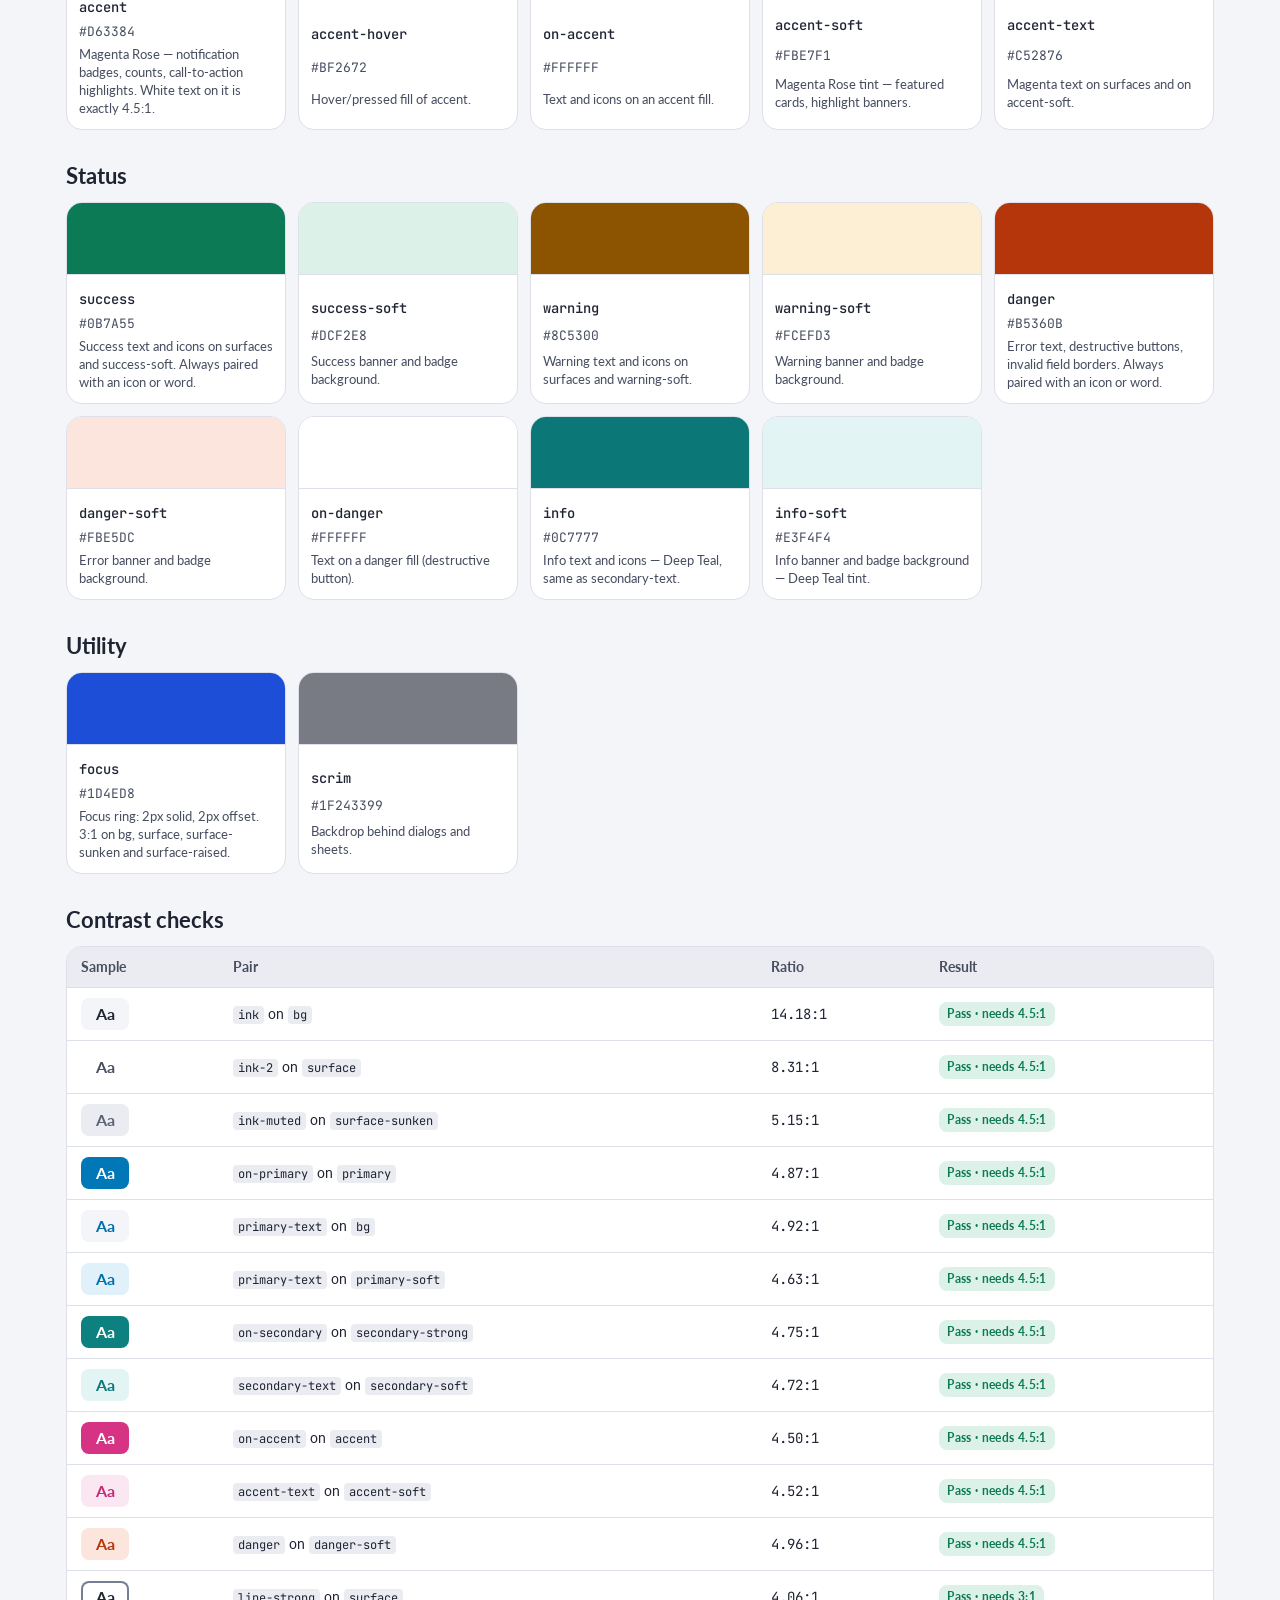
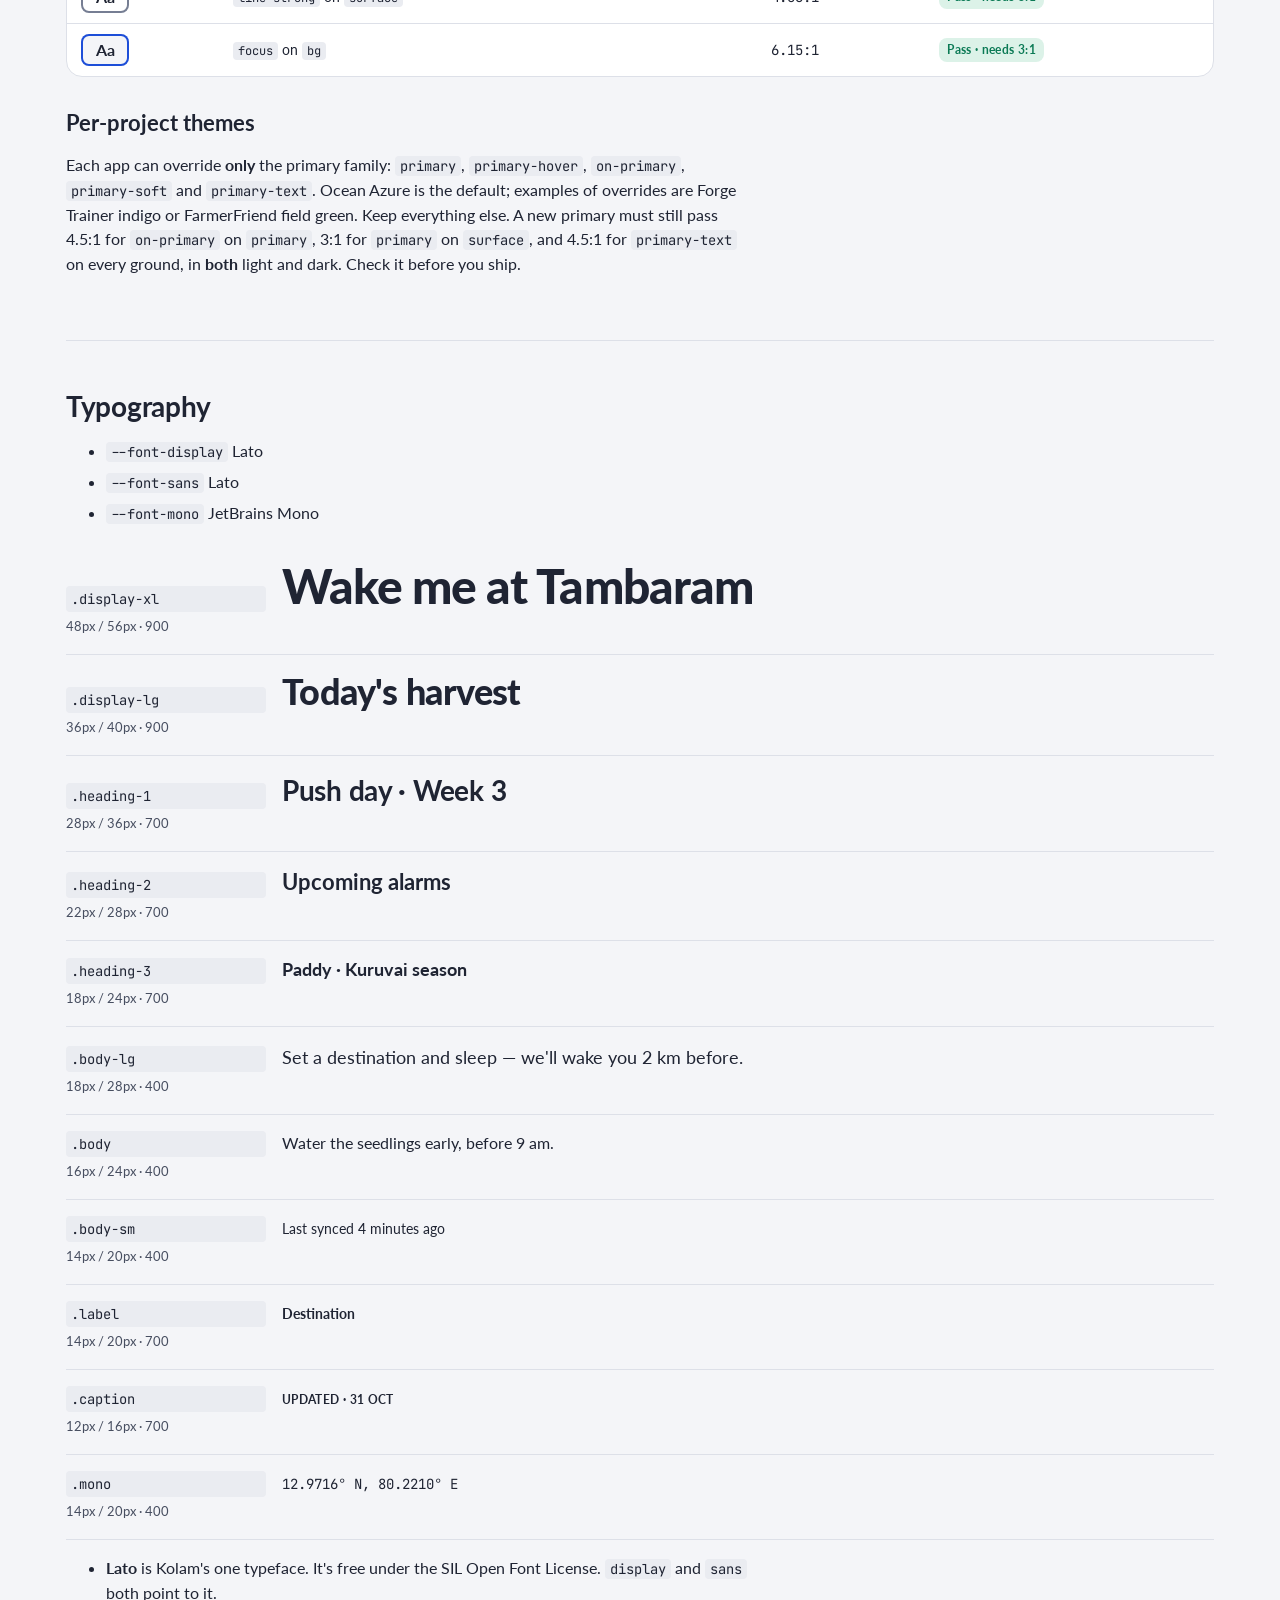
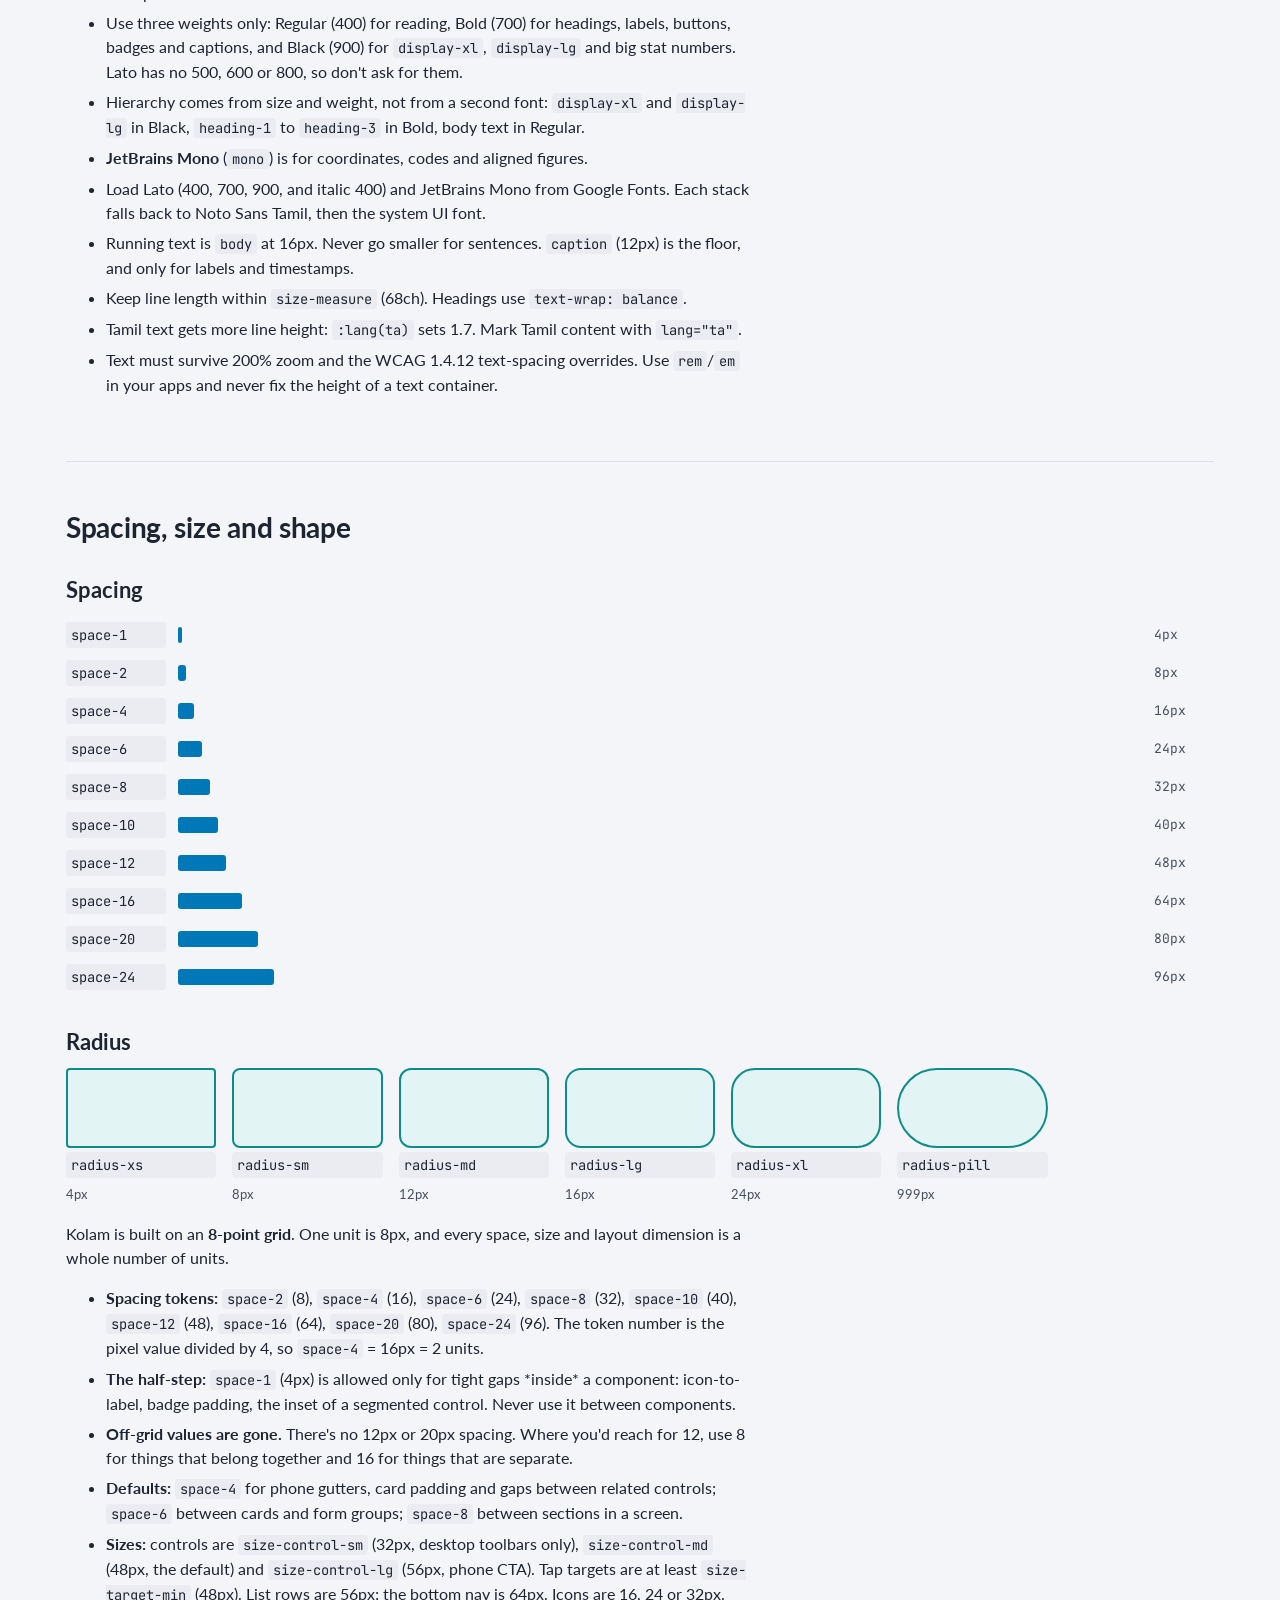
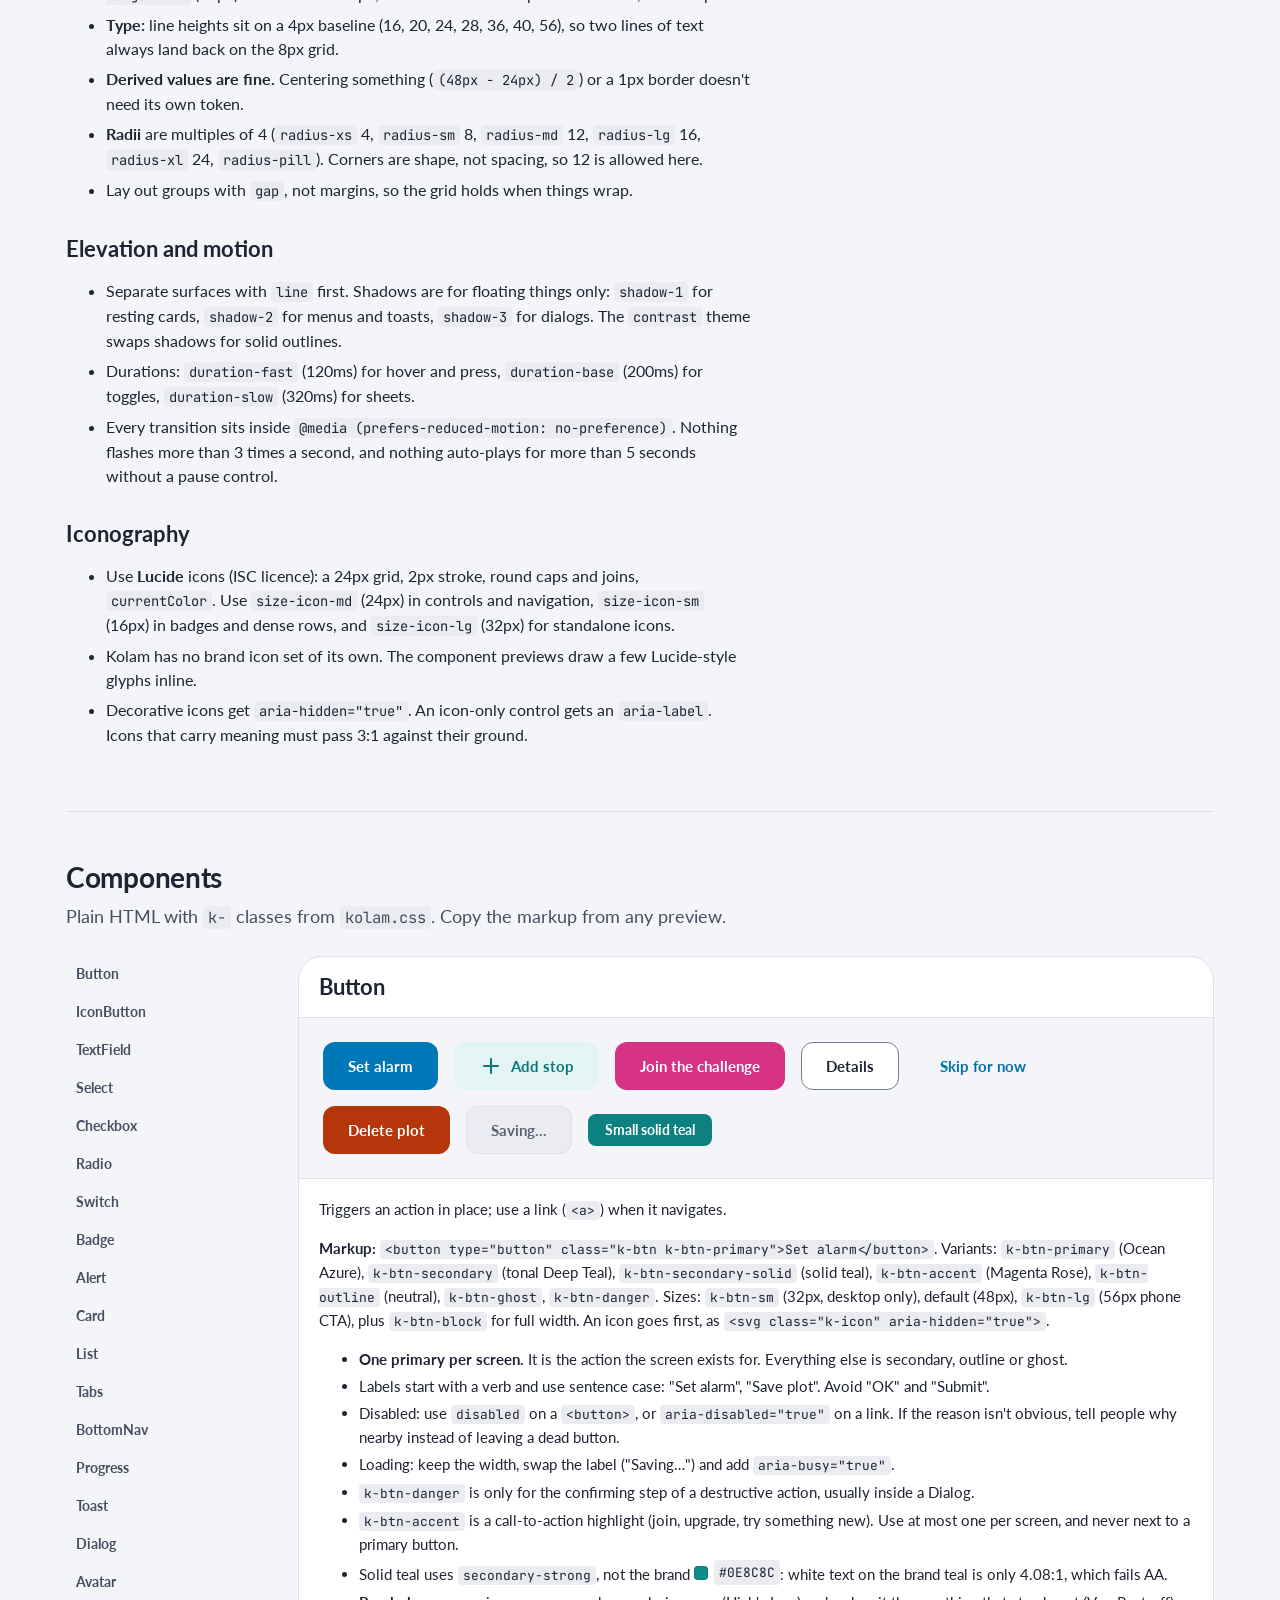
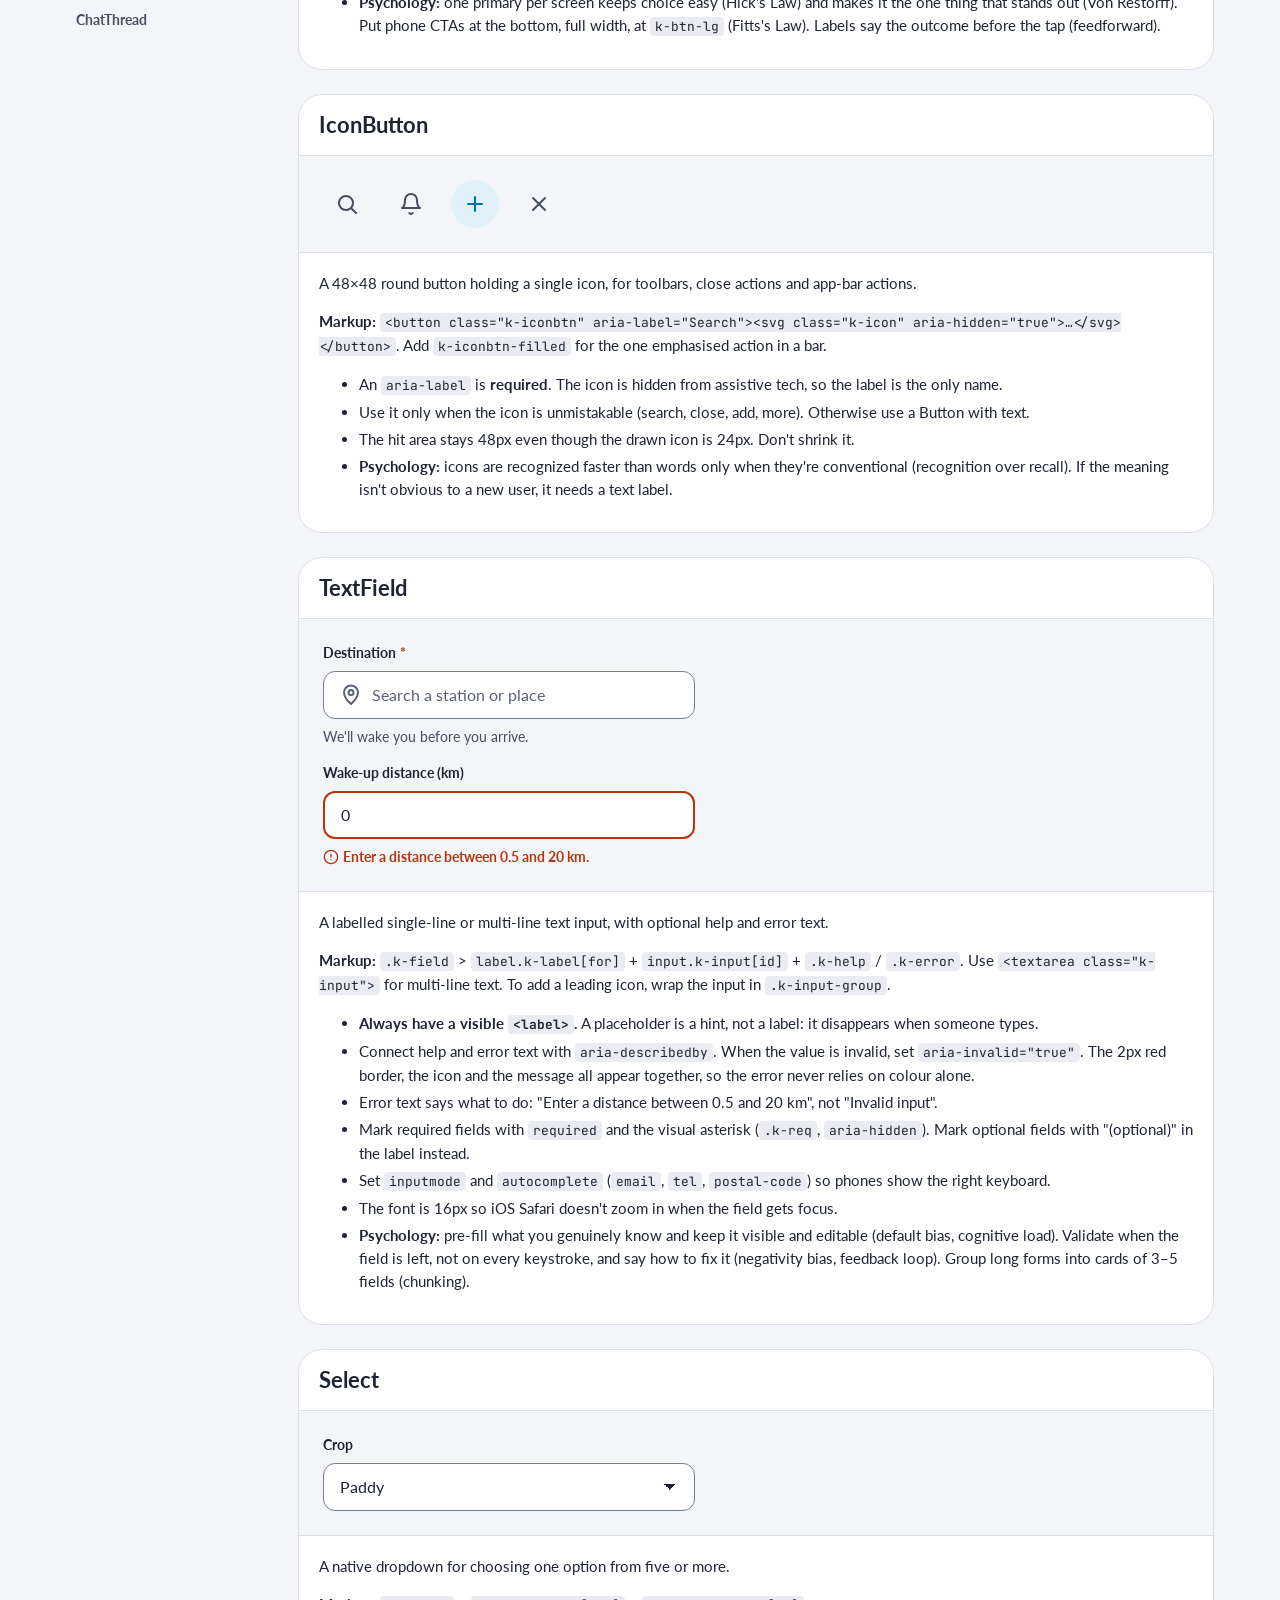
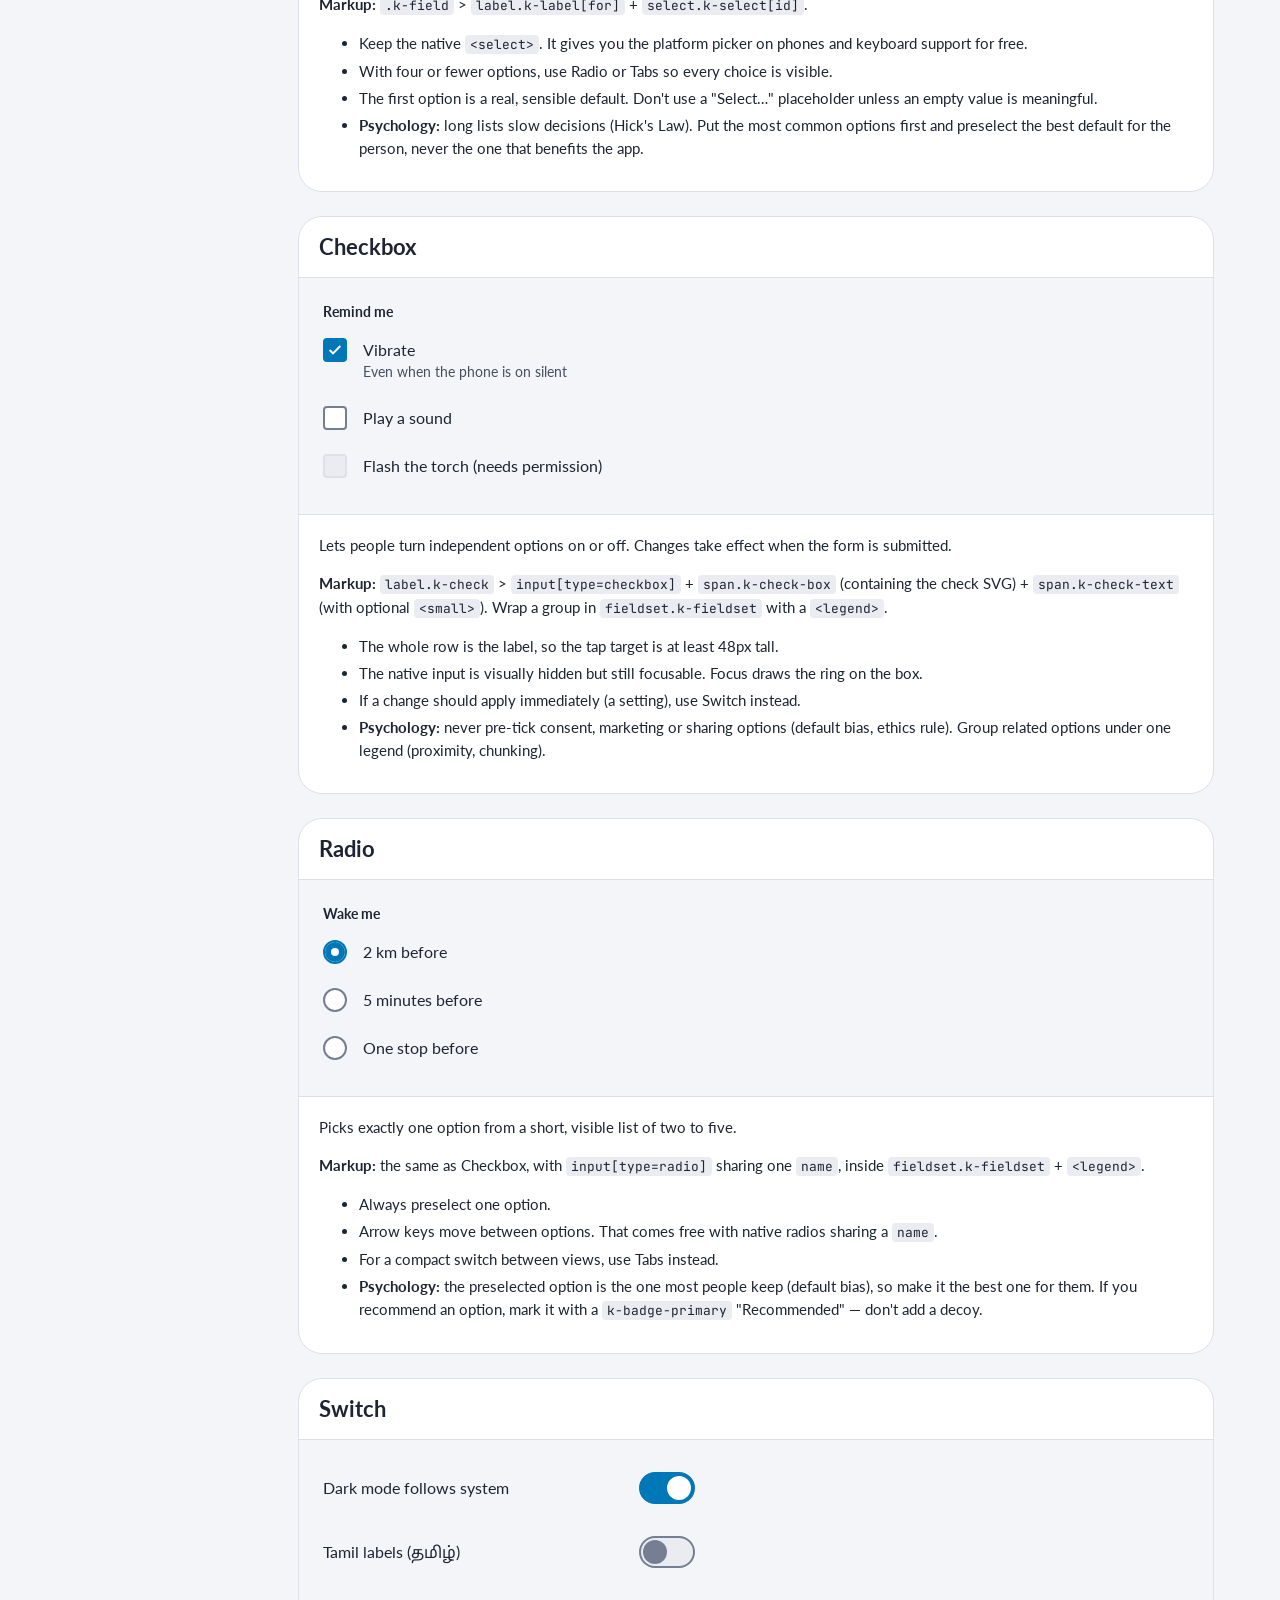
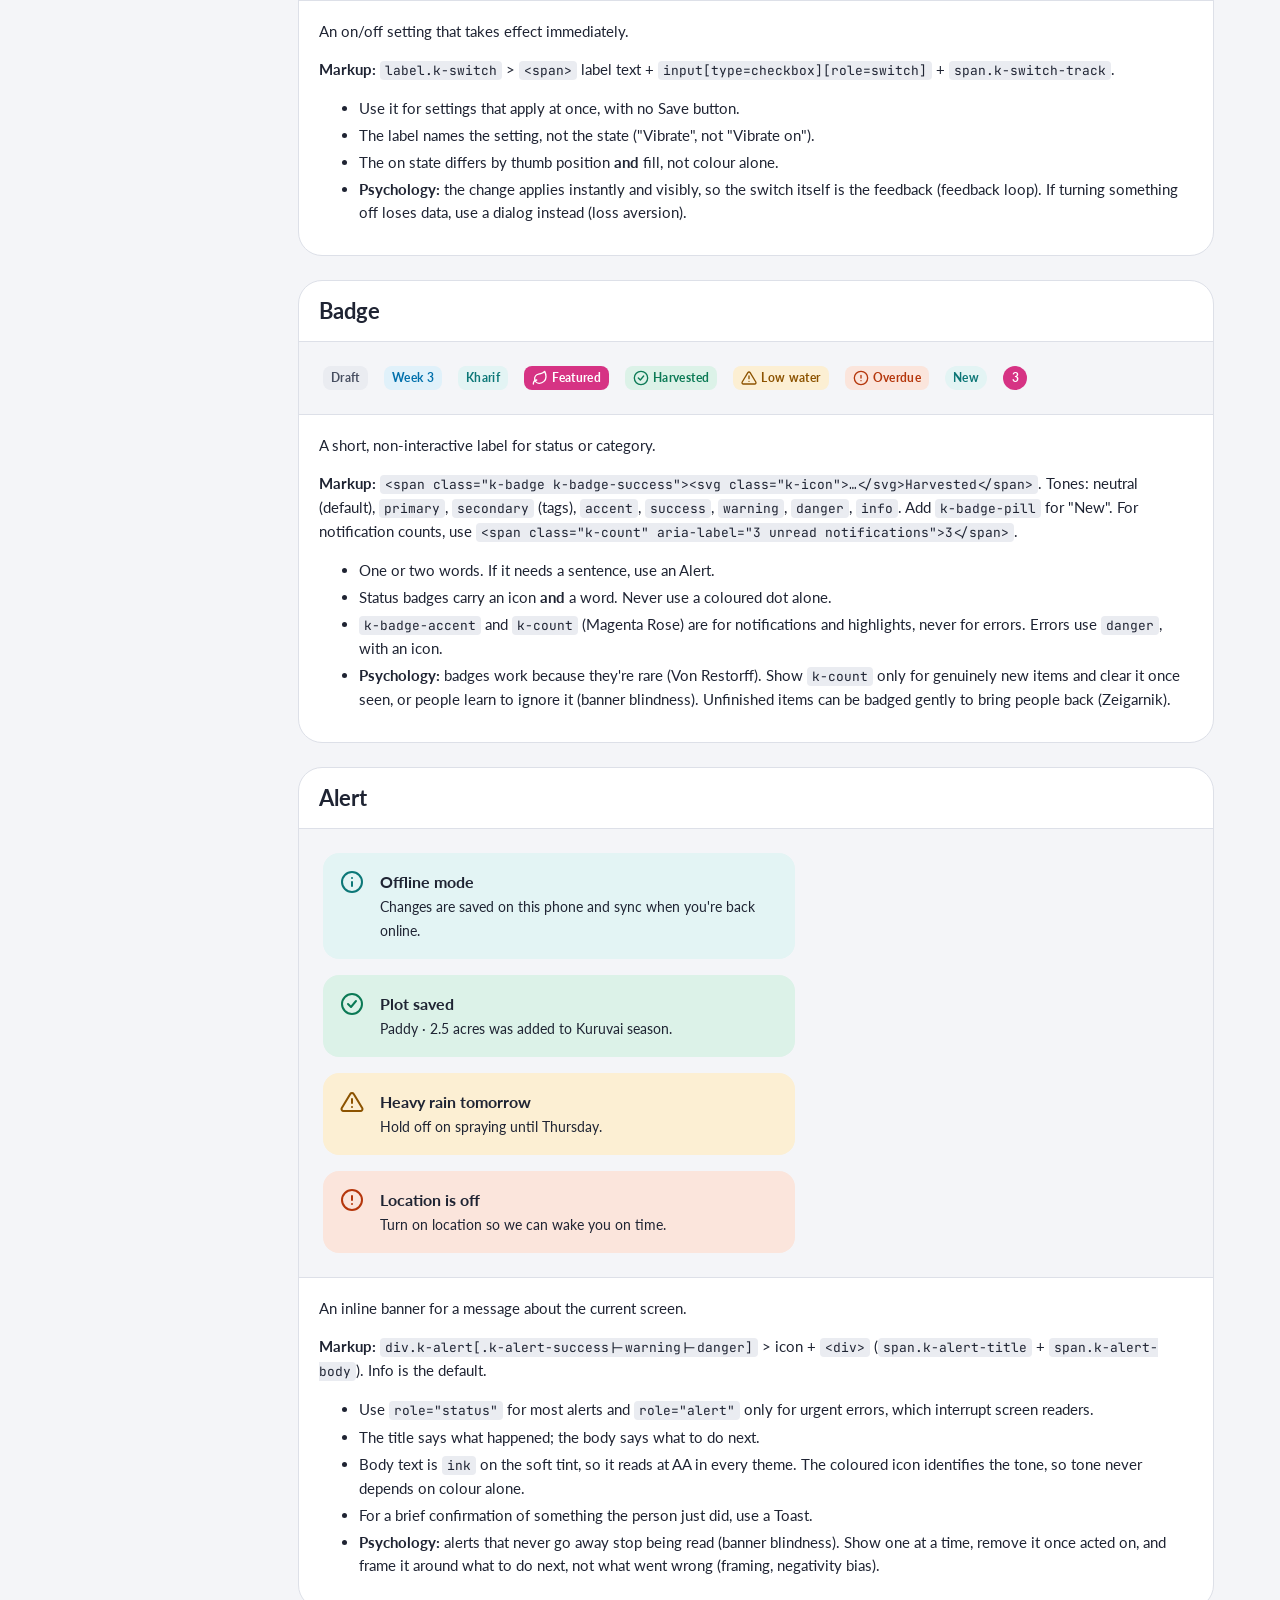
==== commit da8c13a1: "M3: Android app mode kit (Material Design 3 inside the Android app only) kolam-m3.js detects the Cap" ====
--- a/index.html
+++ b/index.html
@@ -111,7 +111,7 @@
 <header class="top"><div class="top-in">
   <a class="brand" href="#top"><span class="brand-dots" aria-hidden="true"><i></i><i></i><i></i><i></i><i></i><i></i><i></i><i></i><i></i></span>Kolam</a>
   <nav aria-label="Sections"><ul class="topnav">
-    <li><a href="#colors">Color</a></li><li><a href="#type">Type</a></li><li><a href="#space">Space</a></li><li><a href="#components">Components</a></li><li><a href="#behavior">Psychology</a></li><li><a href="#ai">AI</a></li><li><a href="#a11y">Accessibility</a></li><li><a href="#use">Use it</a></li>
+    <li><a href="#colors">Color</a></li><li><a href="#type">Type</a></li><li><a href="#space">Space</a></li><li><a href="#components">Components</a></li><li><a href="#behavior">Psychology</a></li><li><a href="#ai">AI</a></li><li><a href="#a11y">Accessibility</a></li><li><a href="#use">Use it</a></li><li><a href="m3/">Android (M3)</a></li>
   </ul></nav>
   <div class="k-tabs" role="tablist" aria-label="Theme">
     <button class="k-tab" role="tab" data-theme-set="light" aria-selected="true">Light</button>
